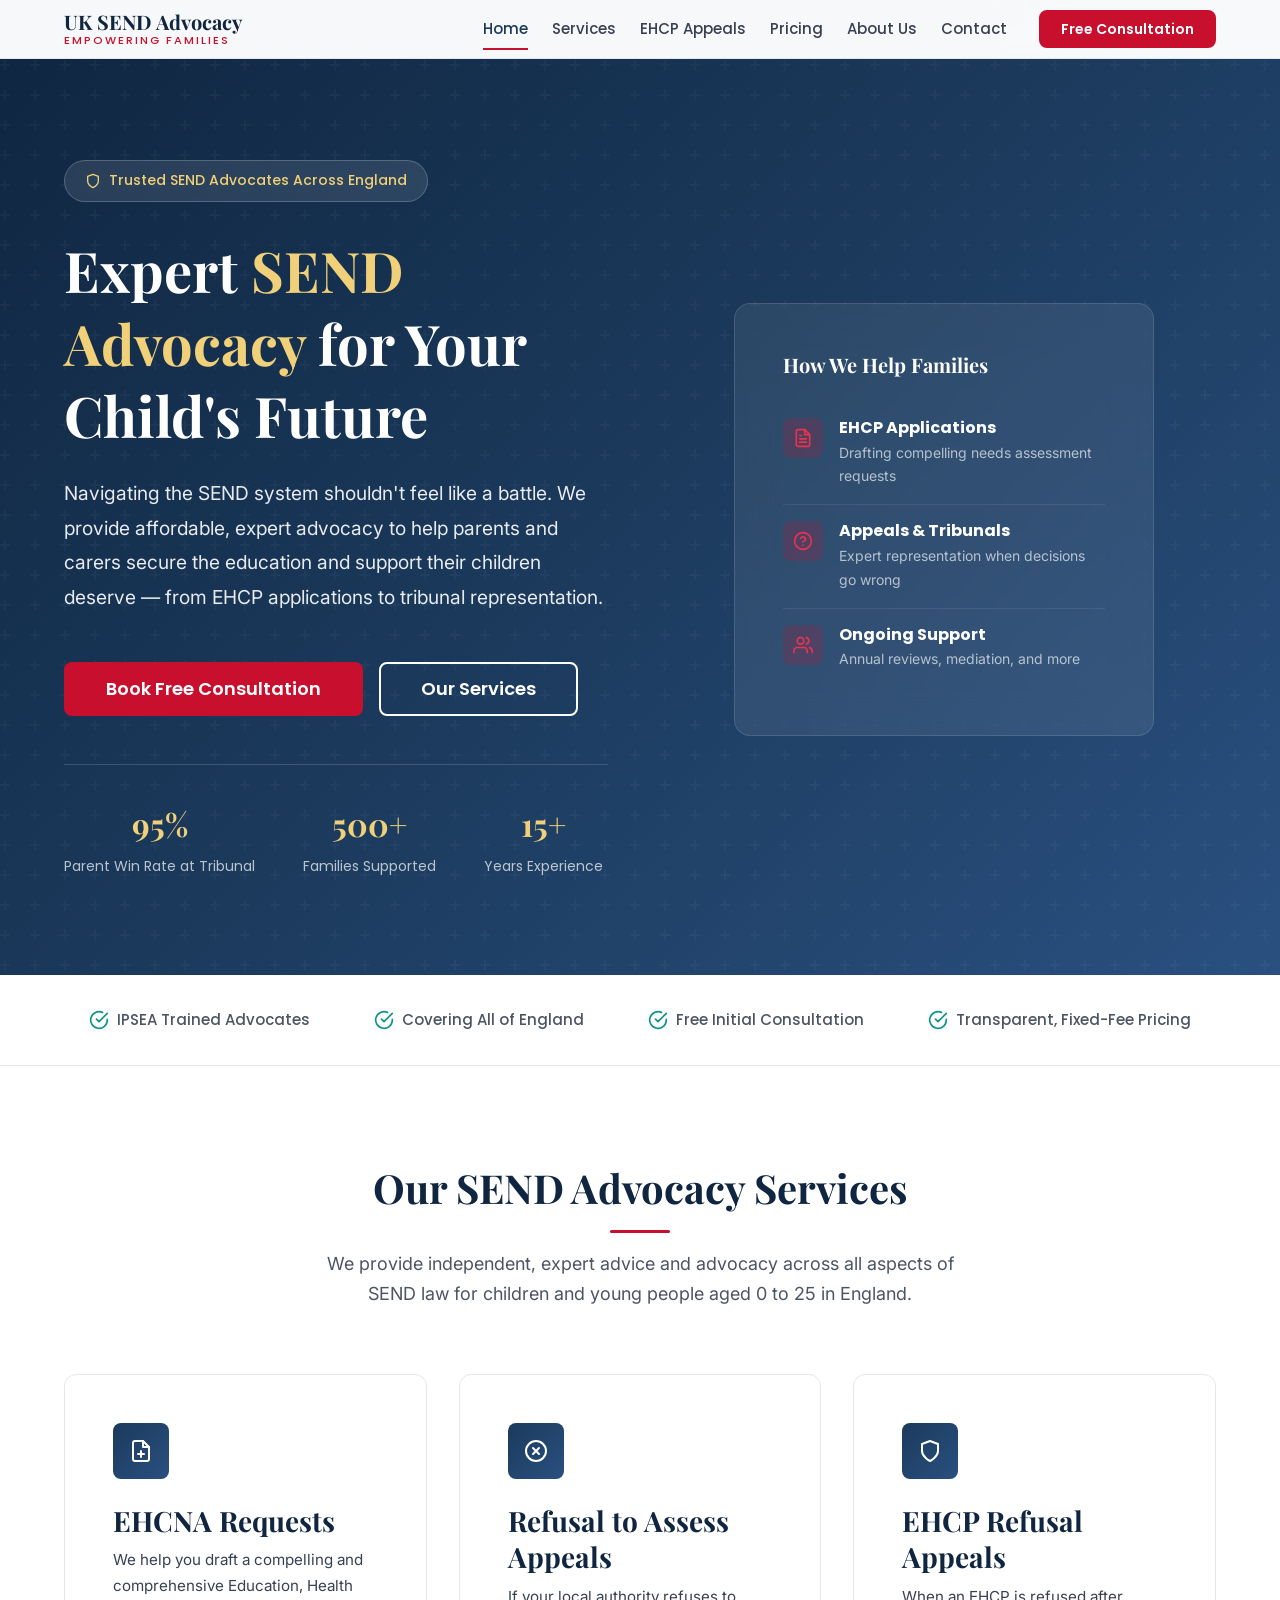
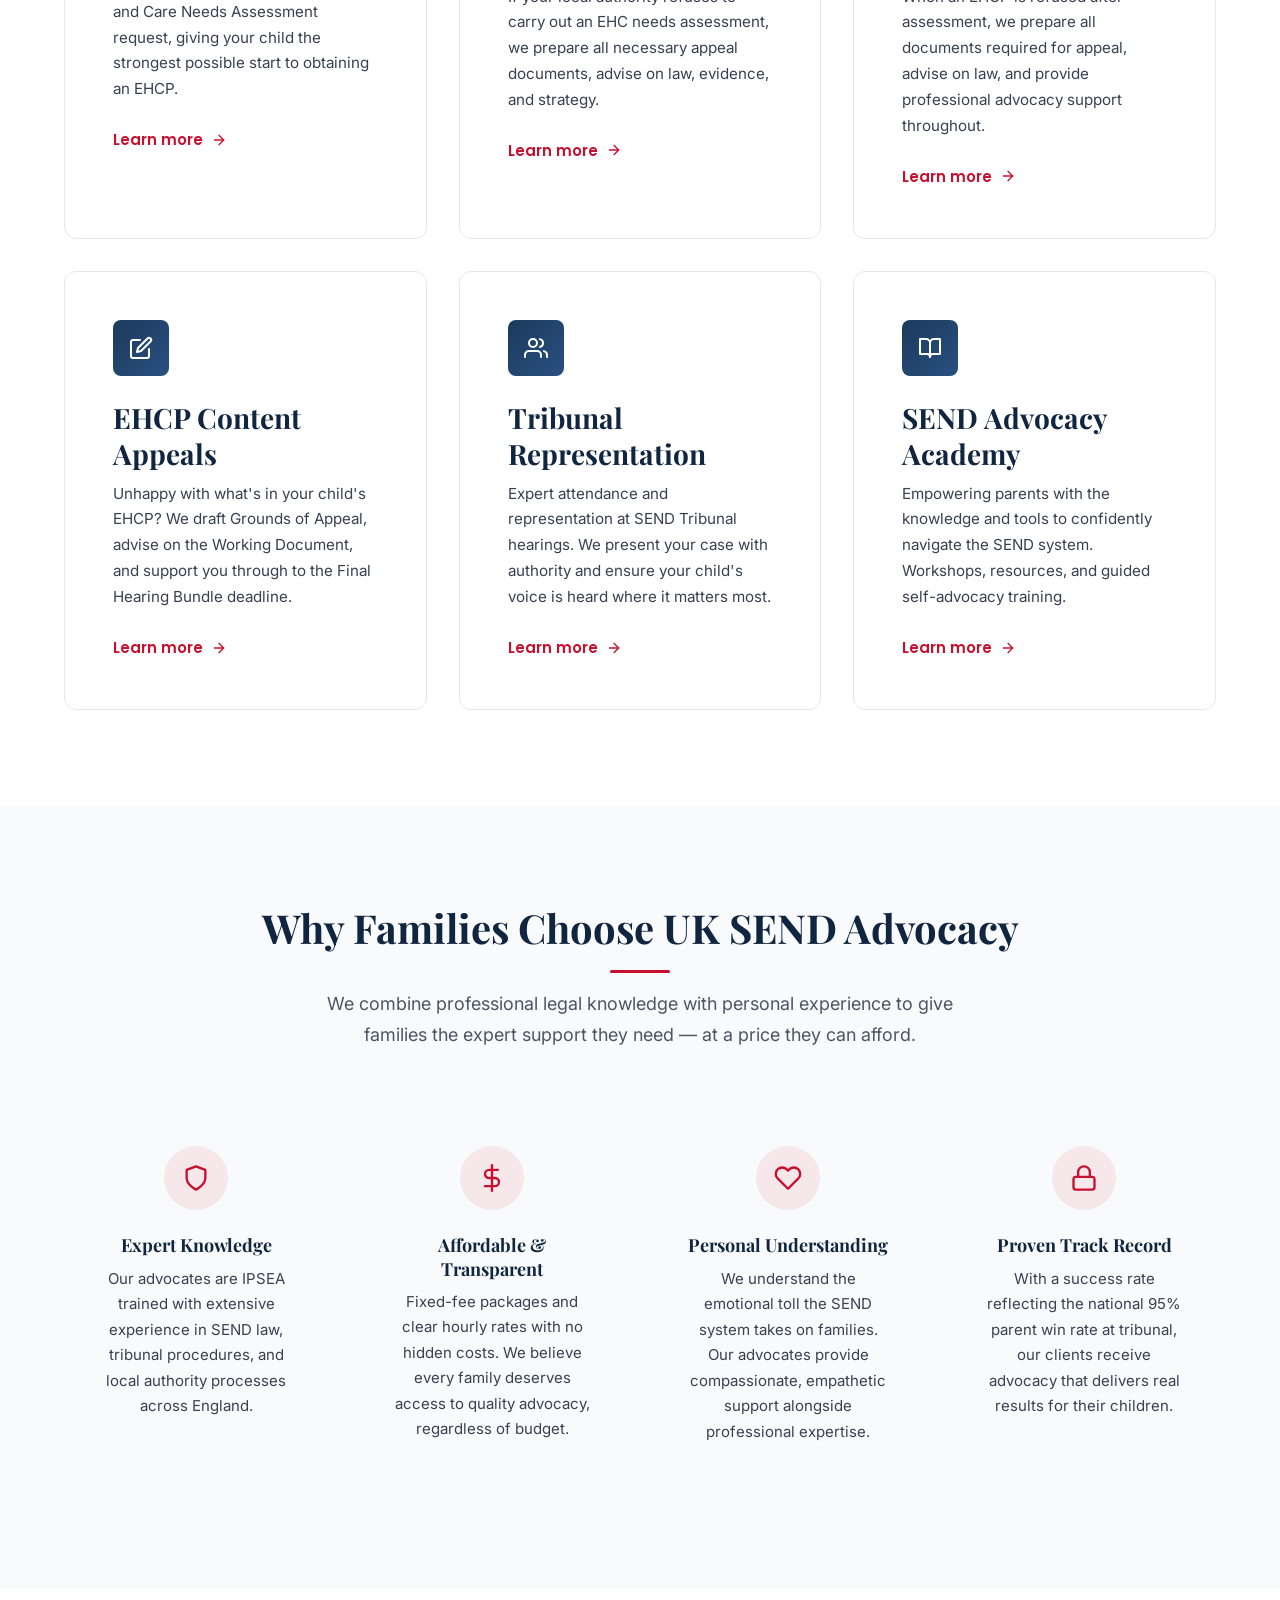
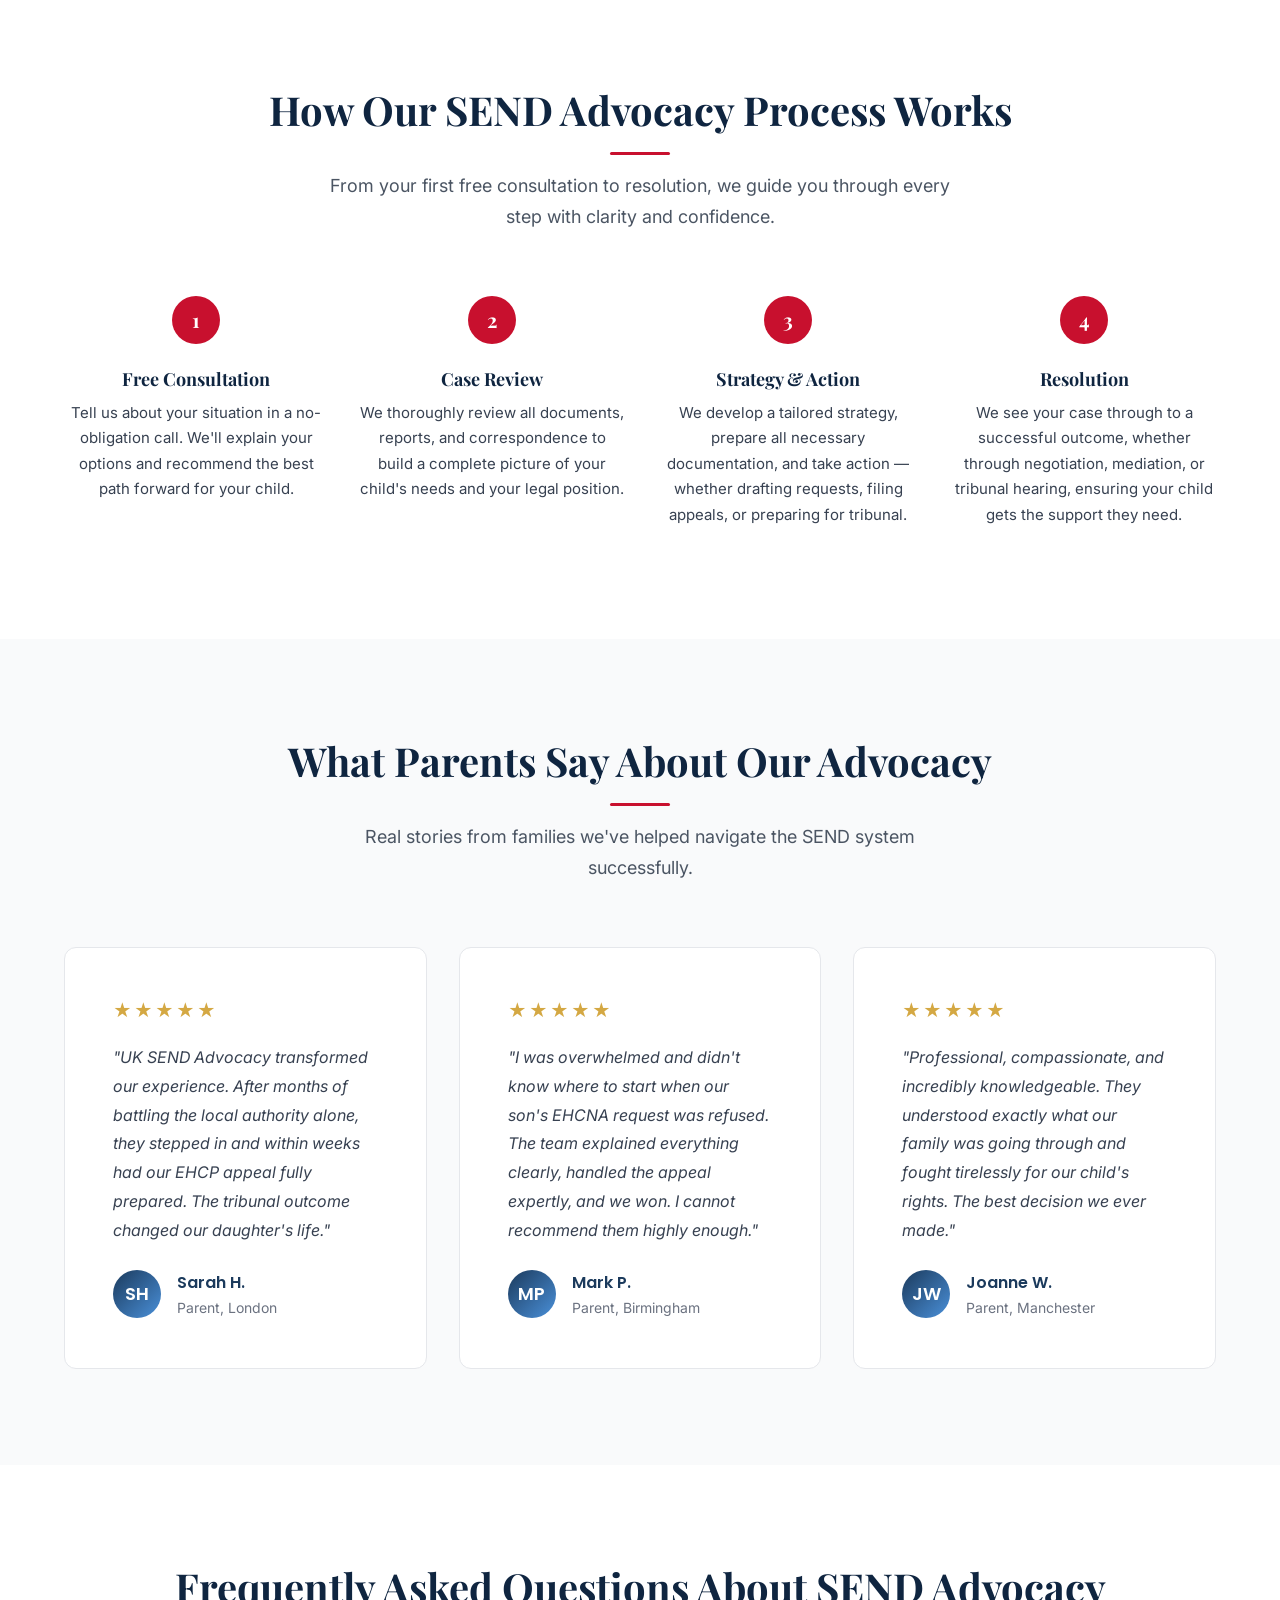
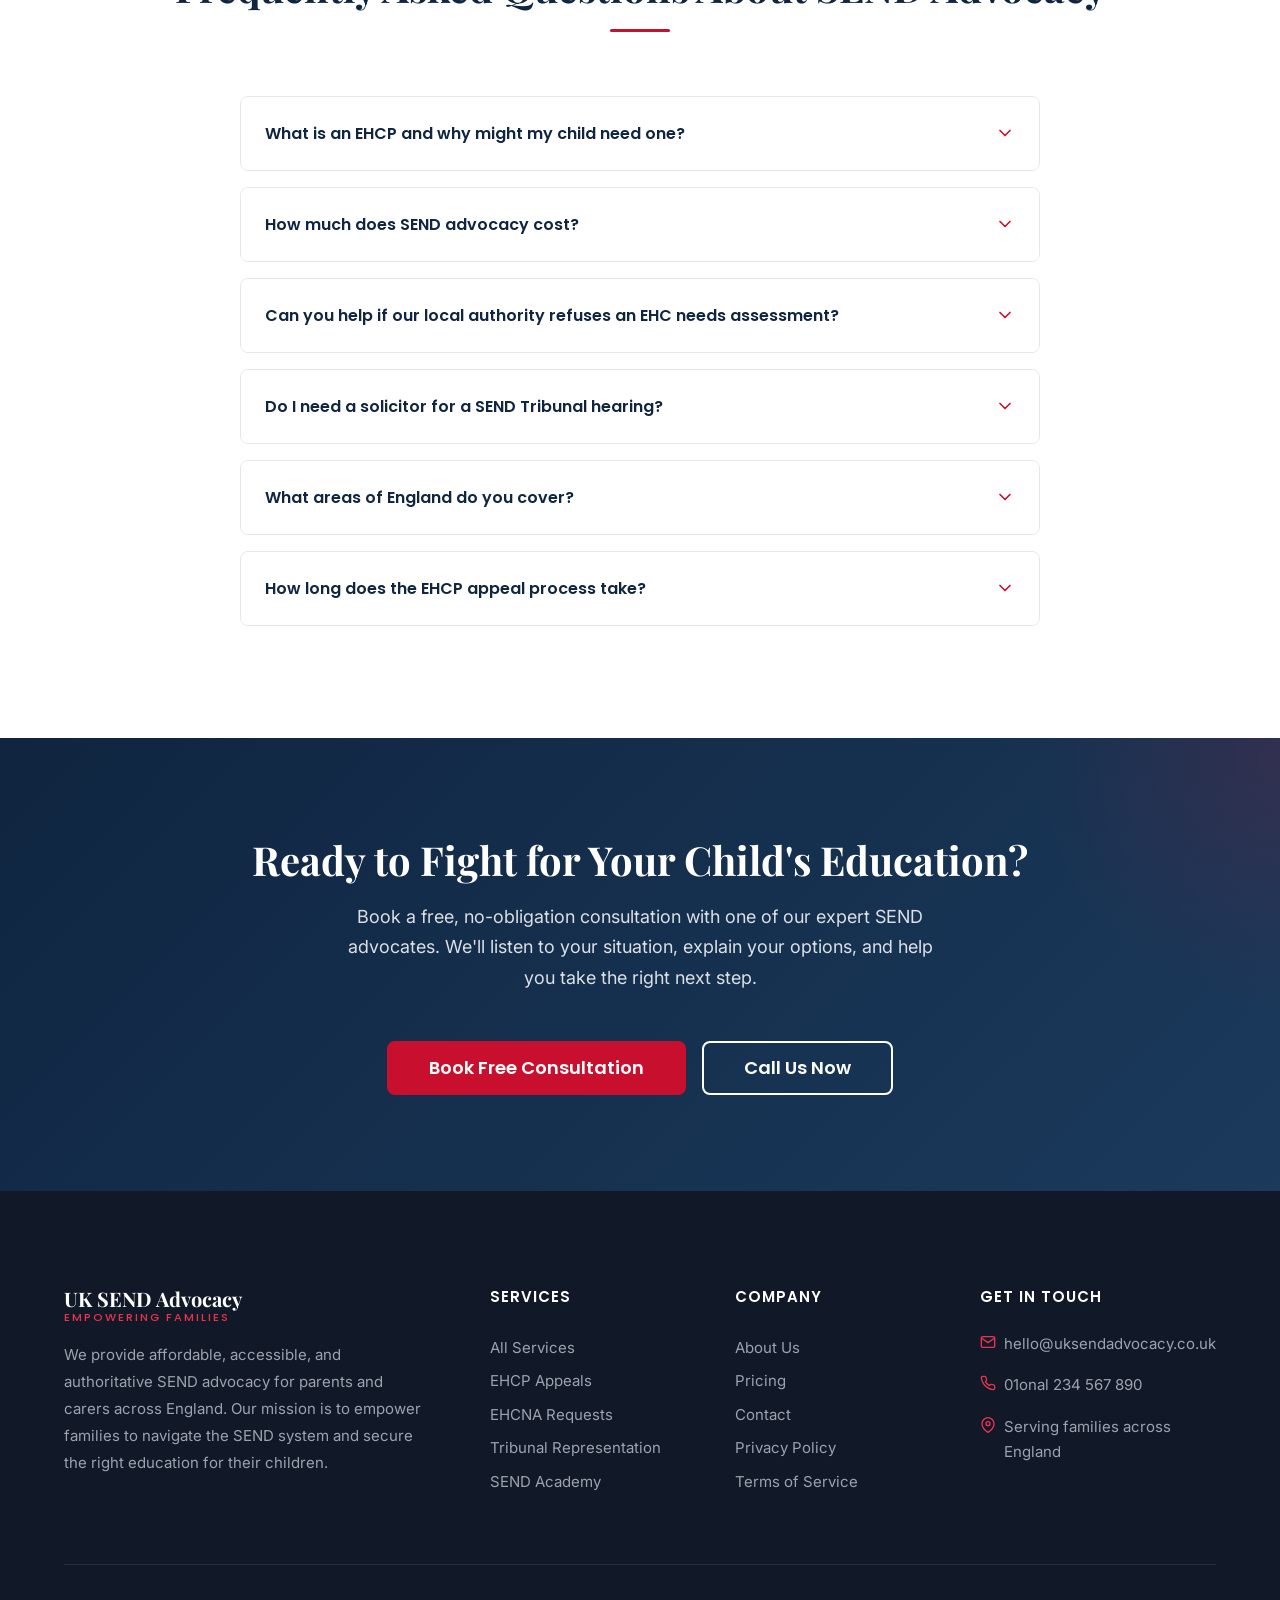
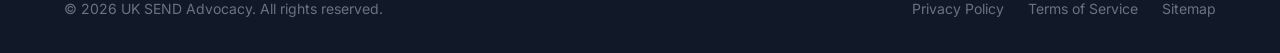
==== index.html @ 813ac844 "feat: Build complete UK SEND Advocacy website with SEO optimisation Create a full multi-page SEND ad" ====
<!DOCTYPE html>
<html lang="en-GB">
<head>
  <meta charset="UTF-8">
  <meta name="viewport" content="width=device-width, initial-scale=1.0">
  <meta http-equiv="X-UA-Compatible" content="IE=edge">

  <!-- Primary SEO Meta Tags -->
  <title>UK SEND Advocacy | Expert EHCP Appeals & SEND Tribunal Support for Parents</title>
  <meta name="description" content="UK SEND Advocacy provides expert advocacy for parents navigating the SEND system. Affordable EHCP appeals, tribunal representation, and SEN support across England. Free initial consultation.">
  <meta name="keywords" content="SEND advocacy, EHCP appeals, SEND tribunal, SEN support, education health care plan, special educational needs, SEND advocate UK, EHCP refusal appeal, SEND law, disability discrimination education">
  <meta name="robots" content="index, follow">
  <link rel="canonical" href="https://www.uksendadvocacy.co.uk/">

  <!-- Open Graph / Social -->
  <meta property="og:type" content="website">
  <meta property="og:title" content="UK SEND Advocacy | Expert EHCP Appeals & SEND Tribunal Support">
  <meta property="og:description" content="Affordable, expert SEND advocacy for parents across England. EHCP appeals, tribunal support, and SEN guidance from experienced advocates.">
  <meta property="og:url" content="https://www.uksendadvocacy.co.uk/">
  <meta property="og:site_name" content="UK SEND Advocacy">
  <meta property="og:locale" content="en_GB">

  <!-- Twitter Card -->
  <meta name="twitter:card" content="summary_large_image">
  <meta name="twitter:title" content="UK SEND Advocacy | Expert EHCP Appeals & SEND Tribunal Support">
  <meta name="twitter:description" content="Affordable, expert SEND advocacy for parents across England. Free initial consultation.">

  <!-- Fonts -->
  <link rel="preconnect" href="https://fonts.googleapis.com">
  <link rel="preconnect" href="https://fonts.gstatic.com" crossorigin>
  <link href="https://fonts.googleapis.com/css2?family=Inter:wght@400;500;600;700&family=Playfair+Display:wght@600;700;800&family=Poppins:wght@400;500;600;700&display=swap" rel="stylesheet">

  <!-- Stylesheet -->
  <link rel="stylesheet" href="css/styles.css">

  <!-- Structured Data: Organization -->
  <script type="application/ld+json">
  {
    "@context": "https://schema.org",
    "@type": "LegalService",
    "name": "UK SEND Advocacy",
    "description": "Expert SEND advocacy and EHCP appeals support for parents and carers across England",
    "url": "https://www.uksendadvocacy.co.uk",
    "areaServed": {
      "@type": "Country",
      "name": "United Kingdom"
    },
    "serviceType": ["SEND Advocacy", "EHCP Appeals", "SEND Tribunal Representation", "Education Law Advice"],
    "priceRange": "££",
    "knowsAbout": ["Special Educational Needs", "EHCP", "SEND Tribunal", "Education Law", "Disability Discrimination"],
    "sameAs": []
  }
  </script>

  <!-- Structured Data: FAQ -->
  <script type="application/ld+json">
  {
    "@context": "https://schema.org",
    "@type": "FAQPage",
    "mainEntity": [
      {
        "@type": "Question",
        "name": "What is an EHCP and why might my child need one?",
        "acceptedAnswer": {
          "@type": "Answer",
          "text": "An Education, Health and Care Plan (EHCP) is a legal document for children and young people aged 0 to 25 who need more support than is available through standard SEN provision. It sets out a child's special educational needs, the provision required, and the outcomes to be achieved. An EHCP provides legally enforceable rights to the specific support your child needs."
        }
      },
      {
        "@type": "Question",
        "name": "How much does SEND advocacy cost?",
        "acceptedAnswer": {
          "@type": "Answer",
          "text": "Our services start from £150 per hour for bespoke advocacy packages. We offer fixed-fee packages for common services like EHCNA requests, EHCP appeals, and tribunal preparation. We provide a free initial consultation to discuss your case and provide a transparent quote with no hidden fees."
        }
      },
      {
        "@type": "Question",
        "name": "Can you help if our local authority refuses an EHCP assessment?",
        "acceptedAnswer": {
          "@type": "Answer",
          "text": "Yes, we specialise in refusal to assess appeals. We can prepare all necessary documents, advise on law and evidence, and support you throughout the appeal process including liaising with the SEND Tribunal, school, and local authority."
        }
      },
      {
        "@type": "Question",
        "name": "Do I need a solicitor for a SEND Tribunal?",
        "acceptedAnswer": {
          "@type": "Answer",
          "text": "No, you do not need a solicitor. Many parents successfully navigate the SEND Tribunal with the support of an experienced advocate. Our advocates have extensive knowledge of SEND law and tribunal procedures, offering expert representation at a fraction of solicitor costs."
        }
      },
      {
        "@type": "Question",
        "name": "What areas of England do you cover?",
        "acceptedAnswer": {
          "@type": "Answer",
          "text": "We provide SEND advocacy services across the whole of England. Much of our work is conducted remotely via phone, video call, and email, making our services accessible regardless of your location. For tribunal hearings, we attend in person wherever required."
        }
      }
    ]
  }
  </script>
</head>
<body>

  <!-- Skip to Content (Accessibility) -->
  <a href="#main-content" class="skip-link">Skip to main content</a>

  <!-- ============ HEADER ============ -->
  <header class="site-header" role="banner">
    <div class="header-inner">
      <a href="index.html" class="logo" aria-label="UK SEND Advocacy - Home">
        <div class="logo-text">
          UK SEND Advocacy
          <span>Empowering Families</span>
        </div>
      </a>

      <nav class="main-nav" role="navigation" aria-label="Main navigation">
        <div class="nav-links">
          <a href="index.html" class="active">Home</a>
          <a href="pages/services.html">Services</a>
          <a href="pages/ehcp-appeals.html">EHCP Appeals</a>
          <a href="pages/pricing.html">Pricing</a>
          <a href="pages/about.html">About Us</a>
          <a href="pages/contact.html">Contact</a>
        </div>
        <div class="nav-cta">
          <a href="pages/contact.html" class="btn btn--primary btn--sm">Free Consultation</a>
        </div>
      </nav>

      <button class="menu-toggle" aria-label="Toggle navigation menu" aria-expanded="false">
        <span></span>
        <span></span>
        <span></span>
      </button>
    </div>
  </header>

  <!-- ============ HERO ============ -->
  <section class="hero" id="main-content">
    <div class="container">
      <div class="hero-content">
        <div class="hero-text">
          <div class="hero-badge">
            <svg width="16" height="16" viewBox="0 0 24 24" fill="none" stroke="currentColor" stroke-width="2" stroke-linecap="round" stroke-linejoin="round"><path d="M12 22s8-4 8-10V5l-8-3-8 3v7c0 6 8 10 8 10z"/></svg>
            Trusted SEND Advocates Across England
          </div>
          <h1>Expert <span class="highlight">SEND Advocacy</span> for Your Child's Future</h1>
          <p class="hero-description">
            Navigating the SEND system shouldn't feel like a battle. We provide affordable, expert advocacy to help parents and carers secure the education and support their children deserve — from EHCP applications to tribunal representation.
          </p>
          <div class="btn-group">
            <a href="pages/contact.html" class="btn btn--primary btn--lg">Book Free Consultation</a>
            <a href="pages/services.html" class="btn btn--outline btn--lg">Our Services</a>
          </div>
          <div class="hero-stats">
            <div class="hero-stat">
              <span class="hero-stat-number">95%</span>
              <span class="hero-stat-label">Parent Win Rate at Tribunal</span>
            </div>
            <div class="hero-stat">
              <span class="hero-stat-number">500+</span>
              <span class="hero-stat-label">Families Supported</span>
            </div>
            <div class="hero-stat">
              <span class="hero-stat-number">15+</span>
              <span class="hero-stat-label">Years Experience</span>
            </div>
          </div>
        </div>

        <div class="hero-visual">
          <div class="hero-card">
            <h3>How We Help Families</h3>
            <div class="hero-card-item">
              <div class="hero-card-icon">
                <svg width="20" height="20" viewBox="0 0 24 24" fill="none" stroke="currentColor" stroke-width="2" stroke-linecap="round" stroke-linejoin="round"><path d="M14 2H6a2 2 0 0 0-2 2v16a2 2 0 0 0 2 2h12a2 2 0 0 0 2-2V8z"/><polyline points="14 2 14 8 20 8"/><line x1="16" y1="13" x2="8" y2="13"/><line x1="16" y1="17" x2="8" y2="17"/><polyline points="10 9 9 9 8 9"/></svg>
              </div>
              <div class="hero-card-text">
                <h4>EHCP Applications</h4>
                <p>Drafting compelling needs assessment requests</p>
              </div>
            </div>
            <div class="hero-card-item">
              <div class="hero-card-icon">
                <svg width="20" height="20" viewBox="0 0 24 24" fill="none" stroke="currentColor" stroke-width="2" stroke-linecap="round" stroke-linejoin="round"><circle cx="12" cy="12" r="10"/><path d="M9.09 9a3 3 0 0 1 5.83 1c0 2-3 3-3 3"/><line x1="12" y1="17" x2="12.01" y2="17"/></svg>
              </div>
              <div class="hero-card-text">
                <h4>Appeals & Tribunals</h4>
                <p>Expert representation when decisions go wrong</p>
              </div>
            </div>
            <div class="hero-card-item">
              <div class="hero-card-icon">
                <svg width="20" height="20" viewBox="0 0 24 24" fill="none" stroke="currentColor" stroke-width="2" stroke-linecap="round" stroke-linejoin="round"><path d="M17 21v-2a4 4 0 0 0-4-4H5a4 4 0 0 0-4 4v2"/><circle cx="9" cy="7" r="4"/><path d="M23 21v-2a4 4 0 0 0-3-3.87"/><path d="M16 3.13a4 4 0 0 1 0 7.75"/></svg>
              </div>
              <div class="hero-card-text">
                <h4>Ongoing Support</h4>
                <p>Annual reviews, mediation, and more</p>
              </div>
            </div>
          </div>
        </div>
      </div>
    </div>
  </section>

  <!-- ============ TRUST BAR ============ -->
  <section class="trust-bar" aria-label="Trust indicators">
    <div class="container">
      <div class="trust-items">
        <div class="trust-item">
          <svg width="20" height="20" viewBox="0 0 24 24" fill="none" stroke="currentColor" stroke-width="2" stroke-linecap="round" stroke-linejoin="round"><path d="M22 11.08V12a10 10 0 1 1-5.93-9.14"/><polyline points="22 4 12 14.01 9 11.01"/></svg>
          IPSEA Trained Advocates
        </div>
        <div class="trust-item">
          <svg width="20" height="20" viewBox="0 0 24 24" fill="none" stroke="currentColor" stroke-width="2" stroke-linecap="round" stroke-linejoin="round"><path d="M22 11.08V12a10 10 0 1 1-5.93-9.14"/><polyline points="22 4 12 14.01 9 11.01"/></svg>
          Covering All of England
        </div>
        <div class="trust-item">
          <svg width="20" height="20" viewBox="0 0 24 24" fill="none" stroke="currentColor" stroke-width="2" stroke-linecap="round" stroke-linejoin="round"><path d="M22 11.08V12a10 10 0 1 1-5.93-9.14"/><polyline points="22 4 12 14.01 9 11.01"/></svg>
          Free Initial Consultation
        </div>
        <div class="trust-item">
          <svg width="20" height="20" viewBox="0 0 24 24" fill="none" stroke="currentColor" stroke-width="2" stroke-linecap="round" stroke-linejoin="round"><path d="M22 11.08V12a10 10 0 1 1-5.93-9.14"/><polyline points="22 4 12 14.01 9 11.01"/></svg>
          Transparent, Fixed-Fee Pricing
        </div>
      </div>
    </div>
  </section>

  <!-- ============ SERVICES ============ -->
  <section class="section" id="services">
    <div class="container">
      <div class="section-header animate-in">
        <h2>Our SEND Advocacy Services</h2>
        <span class="accent-line"></span>
        <p>We provide independent, expert advice and advocacy across all aspects of SEND law for children and young people aged 0 to 25 in England.</p>
      </div>

      <div class="services-grid">
        <article class="service-card animate-in">
          <div class="service-icon">
            <svg width="24" height="24" viewBox="0 0 24 24" fill="none" stroke="currentColor" stroke-width="2" stroke-linecap="round" stroke-linejoin="round"><path d="M14 2H6a2 2 0 0 0-2 2v16a2 2 0 0 0 2 2h12a2 2 0 0 0 2-2V8z"/><polyline points="14 2 14 8 20 8"/><line x1="12" y1="18" x2="12" y2="12"/><line x1="9" y1="15" x2="15" y2="15"/></svg>
          </div>
          <h3>EHCNA Requests</h3>
          <p>We help you draft a compelling and comprehensive Education, Health and Care Needs Assessment request, giving your child the strongest possible start to obtaining an EHCP.</p>
          <a href="pages/services.html#ehcna-requests" class="service-link">
            Learn more
            <svg width="16" height="16" viewBox="0 0 24 24" fill="none" stroke="currentColor" stroke-width="2" stroke-linecap="round" stroke-linejoin="round"><line x1="5" y1="12" x2="19" y2="12"/><polyline points="12 5 19 12 12 19"/></svg>
          </a>
        </article>

        <article class="service-card animate-in">
          <div class="service-icon">
            <svg width="24" height="24" viewBox="0 0 24 24" fill="none" stroke="currentColor" stroke-width="2" stroke-linecap="round" stroke-linejoin="round"><circle cx="12" cy="12" r="10"/><line x1="15" y1="9" x2="9" y2="15"/><line x1="9" y1="9" x2="15" y2="15"/></svg>
          </div>
          <h3>Refusal to Assess Appeals</h3>
          <p>If your local authority refuses to carry out an EHC needs assessment, we prepare all necessary appeal documents, advise on law, evidence, and strategy.</p>
          <a href="pages/ehcp-appeals.html" class="service-link">
            Learn more
            <svg width="16" height="16" viewBox="0 0 24 24" fill="none" stroke="currentColor" stroke-width="2" stroke-linecap="round" stroke-linejoin="round"><line x1="5" y1="12" x2="19" y2="12"/><polyline points="12 5 19 12 12 19"/></svg>
          </a>
        </article>

        <article class="service-card animate-in">
          <div class="service-icon">
            <svg width="24" height="24" viewBox="0 0 24 24" fill="none" stroke="currentColor" stroke-width="2" stroke-linecap="round" stroke-linejoin="round"><path d="M12 22s8-4 8-10V5l-8-3-8 3v7c0 6 8 10 8 10z"/></svg>
          </div>
          <h3>EHCP Refusal Appeals</h3>
          <p>When an EHCP is refused after assessment, we prepare all documents required for appeal, advise on law, and provide professional advocacy support throughout.</p>
          <a href="pages/ehcp-appeals.html#ehcp-refusal" class="service-link">
            Learn more
            <svg width="16" height="16" viewBox="0 0 24 24" fill="none" stroke="currentColor" stroke-width="2" stroke-linecap="round" stroke-linejoin="round"><line x1="5" y1="12" x2="19" y2="12"/><polyline points="12 5 19 12 12 19"/></svg>
          </a>
        </article>

        <article class="service-card animate-in">
          <div class="service-icon">
            <svg width="24" height="24" viewBox="0 0 24 24" fill="none" stroke="currentColor" stroke-width="2" stroke-linecap="round" stroke-linejoin="round"><path d="M11 4H4a2 2 0 0 0-2 2v14a2 2 0 0 0 2 2h14a2 2 0 0 0 2-2v-7"/><path d="M18.5 2.5a2.121 2.121 0 0 1 3 3L12 15l-4 1 1-4 9.5-9.5z"/></svg>
          </div>
          <h3>EHCP Content Appeals</h3>
          <p>Unhappy with what's in your child's EHCP? We draft Grounds of Appeal, advise on the Working Document, and support you through to the Final Hearing Bundle deadline.</p>
          <a href="pages/ehcp-appeals.html#content-appeals" class="service-link">
            Learn more
            <svg width="16" height="16" viewBox="0 0 24 24" fill="none" stroke="currentColor" stroke-width="2" stroke-linecap="round" stroke-linejoin="round"><line x1="5" y1="12" x2="19" y2="12"/><polyline points="12 5 19 12 12 19"/></svg>
          </a>
        </article>

        <article class="service-card animate-in">
          <div class="service-icon">
            <svg width="24" height="24" viewBox="0 0 24 24" fill="none" stroke="currentColor" stroke-width="2" stroke-linecap="round" stroke-linejoin="round"><path d="M17 21v-2a4 4 0 0 0-4-4H5a4 4 0 0 0-4 4v2"/><circle cx="9" cy="7" r="4"/><path d="M23 21v-2a4 4 0 0 0-3-3.87"/><path d="M16 3.13a4 4 0 0 1 0 7.75"/></svg>
          </div>
          <h3>Tribunal Representation</h3>
          <p>Expert attendance and representation at SEND Tribunal hearings. We present your case with authority and ensure your child's voice is heard where it matters most.</p>
          <a href="pages/services.html#tribunal" class="service-link">
            Learn more
            <svg width="16" height="16" viewBox="0 0 24 24" fill="none" stroke="currentColor" stroke-width="2" stroke-linecap="round" stroke-linejoin="round"><line x1="5" y1="12" x2="19" y2="12"/><polyline points="12 5 19 12 12 19"/></svg>
          </a>
        </article>

        <article class="service-card animate-in">
          <div class="service-icon">
            <svg width="24" height="24" viewBox="0 0 24 24" fill="none" stroke="currentColor" stroke-width="2" stroke-linecap="round" stroke-linejoin="round"><path d="M2 3h6a4 4 0 0 1 4 4v14a3 3 0 0 0-3-3H2z"/><path d="M22 3h-6a4 4 0 0 0-4 4v14a3 3 0 0 1 3-3h7z"/></svg>
          </div>
          <h3>SEND Advocacy Academy</h3>
          <p>Empowering parents with the knowledge and tools to confidently navigate the SEND system. Workshops, resources, and guided self-advocacy training.</p>
          <a href="pages/services.html#academy" class="service-link">
            Learn more
            <svg width="16" height="16" viewBox="0 0 24 24" fill="none" stroke="currentColor" stroke-width="2" stroke-linecap="round" stroke-linejoin="round"><line x1="5" y1="12" x2="19" y2="12"/><polyline points="12 5 19 12 12 19"/></svg>
          </a>
        </article>
      </div>
    </div>
  </section>

  <!-- ============ WHY CHOOSE US ============ -->
  <section class="section section--gray" id="why-us">
    <div class="container">
      <div class="section-header animate-in">
        <h2>Why Families Choose UK SEND Advocacy</h2>
        <span class="accent-line"></span>
        <p>We combine professional legal knowledge with personal experience to give families the expert support they need — at a price they can afford.</p>
      </div>

      <div class="features-grid">
        <div class="feature-item animate-in">
          <div class="feature-icon">
            <svg width="28" height="28" viewBox="0 0 24 24" fill="none" stroke="currentColor" stroke-width="2" stroke-linecap="round" stroke-linejoin="round"><path d="M12 22s8-4 8-10V5l-8-3-8 3v7c0 6 8 10 8 10z"/></svg>
          </div>
          <h3>Expert Knowledge</h3>
          <p>Our advocates are IPSEA trained with extensive experience in SEND law, tribunal procedures, and local authority processes across England.</p>
        </div>

        <div class="feature-item animate-in">
          <div class="feature-icon">
            <svg width="28" height="28" viewBox="0 0 24 24" fill="none" stroke="currentColor" stroke-width="2" stroke-linecap="round" stroke-linejoin="round"><line x1="12" y1="1" x2="12" y2="23"/><path d="M17 5H9.5a3.5 3.5 0 0 0 0 7h5a3.5 3.5 0 0 1 0 7H6"/></svg>
          </div>
          <h3>Affordable & Transparent</h3>
          <p>Fixed-fee packages and clear hourly rates with no hidden costs. We believe every family deserves access to quality advocacy, regardless of budget.</p>
        </div>

        <div class="feature-item animate-in">
          <div class="feature-icon">
            <svg width="28" height="28" viewBox="0 0 24 24" fill="none" stroke="currentColor" stroke-width="2" stroke-linecap="round" stroke-linejoin="round"><path d="M20.84 4.61a5.5 5.5 0 0 0-7.78 0L12 5.67l-1.06-1.06a5.5 5.5 0 0 0-7.78 7.78l1.06 1.06L12 21.23l7.78-7.78 1.06-1.06a5.5 5.5 0 0 0 0-7.78z"/></svg>
          </div>
          <h3>Personal Understanding</h3>
          <p>We understand the emotional toll the SEND system takes on families. Our advocates provide compassionate, empathetic support alongside professional expertise.</p>
        </div>

        <div class="feature-item animate-in">
          <div class="feature-icon">
            <svg width="28" height="28" viewBox="0 0 24 24" fill="none" stroke="currentColor" stroke-width="2" stroke-linecap="round" stroke-linejoin="round"><rect x="3" y="11" width="18" height="11" rx="2" ry="2"/><path d="M7 11V7a5 5 0 0 1 10 0v4"/></svg>
          </div>
          <h3>Proven Track Record</h3>
          <p>With a success rate reflecting the national 95% parent win rate at tribunal, our clients receive advocacy that delivers real results for their children.</p>
        </div>
      </div>
    </div>
  </section>

  <!-- ============ HOW IT WORKS ============ -->
  <section class="section" id="process">
    <div class="container">
      <div class="section-header animate-in">
        <h2>How Our SEND Advocacy Process Works</h2>
        <span class="accent-line"></span>
        <p>From your first free consultation to resolution, we guide you through every step with clarity and confidence.</p>
      </div>

      <div class="process-steps">
        <div class="process-step animate-in">
          <h3>Free Consultation</h3>
          <p>Tell us about your situation in a no-obligation call. We'll explain your options and recommend the best path forward for your child.</p>
        </div>
        <div class="process-step animate-in">
          <h3>Case Review</h3>
          <p>We thoroughly review all documents, reports, and correspondence to build a complete picture of your child's needs and your legal position.</p>
        </div>
        <div class="process-step animate-in">
          <h3>Strategy & Action</h3>
          <p>We develop a tailored strategy, prepare all necessary documentation, and take action — whether drafting requests, filing appeals, or preparing for tribunal.</p>
        </div>
        <div class="process-step animate-in">
          <h3>Resolution</h3>
          <p>We see your case through to a successful outcome, whether through negotiation, mediation, or tribunal hearing, ensuring your child gets the support they need.</p>
        </div>
      </div>
    </div>
  </section>

  <!-- ============ TESTIMONIALS ============ -->
  <section class="section section--gray" id="testimonials">
    <div class="container">
      <div class="section-header animate-in">
        <h2>What Parents Say About Our Advocacy</h2>
        <span class="accent-line"></span>
        <p>Real stories from families we've helped navigate the SEND system successfully.</p>
      </div>

      <div class="testimonials-grid">
        <div class="testimonial-card animate-in">
          <div class="testimonial-stars">&#9733;&#9733;&#9733;&#9733;&#9733;</div>
          <blockquote>
            "UK SEND Advocacy transformed our experience. After months of battling the local authority alone, they stepped in and within weeks had our EHCP appeal fully prepared. The tribunal outcome changed our daughter's life."
          </blockquote>
          <div class="testimonial-author">
            <div class="testimonial-avatar">SH</div>
            <div>
              <div class="testimonial-name">Sarah H.</div>
              <div class="testimonial-role">Parent, London</div>
            </div>
          </div>
        </div>

        <div class="testimonial-card animate-in">
          <div class="testimonial-stars">&#9733;&#9733;&#9733;&#9733;&#9733;</div>
          <blockquote>
            "I was overwhelmed and didn't know where to start when our son's EHCNA request was refused. The team explained everything clearly, handled the appeal expertly, and we won. I cannot recommend them highly enough."
          </blockquote>
          <div class="testimonial-author">
            <div class="testimonial-avatar">MP</div>
            <div>
              <div class="testimonial-name">Mark P.</div>
              <div class="testimonial-role">Parent, Birmingham</div>
            </div>
          </div>
        </div>

        <div class="testimonial-card animate-in">
          <div class="testimonial-stars">&#9733;&#9733;&#9733;&#9733;&#9733;</div>
          <blockquote>
            "Professional, compassionate, and incredibly knowledgeable. They understood exactly what our family was going through and fought tirelessly for our child's rights. The best decision we ever made."
          </blockquote>
          <div class="testimonial-author">
            <div class="testimonial-avatar">JW</div>
            <div>
              <div class="testimonial-name">Joanne W.</div>
              <div class="testimonial-role">Parent, Manchester</div>
            </div>
          </div>
        </div>
      </div>
    </div>
  </section>

  <!-- ============ FAQ ============ -->
  <section class="section" id="faq">
    <div class="container">
      <div class="section-header animate-in">
        <h2>Frequently Asked Questions About SEND Advocacy</h2>
        <span class="accent-line"></span>
      </div>

      <div class="faq-list">
        <div class="faq-item animate-in">
          <button class="faq-question" aria-expanded="false">
            What is an EHCP and why might my child need one?
            <svg width="20" height="20" viewBox="0 0 24 24" fill="none" stroke="currentColor" stroke-width="2" stroke-linecap="round" stroke-linejoin="round"><polyline points="6 9 12 15 18 9"/></svg>
          </button>
          <div class="faq-answer">
            <div class="faq-answer-inner">
              <p>An Education, Health and Care Plan (EHCP) is a legal document for children and young people aged 0 to 25 who need more support than is available through standard SEN provision in schools. It sets out your child's special educational needs, the provision required to meet those needs, and the outcomes to be achieved. Crucially, an EHCP provides legally enforceable rights to the specific support your child needs — meaning the local authority must ensure that provision is delivered.</p>
            </div>
          </div>
        </div>

        <div class="faq-item animate-in">
          <button class="faq-question" aria-expanded="false">
            How much does SEND advocacy cost?
            <svg width="20" height="20" viewBox="0 0 24 24" fill="none" stroke="currentColor" stroke-width="2" stroke-linecap="round" stroke-linejoin="round"><polyline points="6 9 12 15 18 9"/></svg>
          </button>
          <div class="faq-answer">
            <div class="faq-answer-inner">
              <p>Our bespoke advocacy packages are charged at an hourly rate of <strong>&pound;150</strong>. We also offer fixed-fee packages for common services such as EHCNA requests, EHCP appeals, and tribunal preparation. Tribunal hearing attendance is charged at <strong>&pound;1,800 per day</strong> pro rata. We always provide a transparent quote upfront, and your <strong>initial consultation is completely free</strong> — so you can understand your options with no obligation.</p>
            </div>
          </div>
        </div>

        <div class="faq-item animate-in">
          <button class="faq-question" aria-expanded="false">
            Can you help if our local authority refuses an EHC needs assessment?
            <svg width="20" height="20" viewBox="0 0 24 24" fill="none" stroke="currentColor" stroke-width="2" stroke-linecap="round" stroke-linejoin="round"><polyline points="6 9 12 15 18 9"/></svg>
          </button>
          <div class="faq-answer">
            <div class="faq-answer-inner">
              <p>Absolutely. Refusal to assess appeals are one of our core specialisms. If your local authority refuses to carry out an EHC needs assessment, we can prepare all necessary documents to submit the appeal, including reviewing and advising on law, evidence, and tactics. We provide continued advice and support throughout the appeal process, including liaising with the SEND Tribunal, your child's school, and the local authority on your behalf.</p>
            </div>
          </div>
        </div>

        <div class="faq-item animate-in">
          <button class="faq-question" aria-expanded="false">
            Do I need a solicitor for a SEND Tribunal hearing?
            <svg width="20" height="20" viewBox="0 0 24 24" fill="none" stroke="currentColor" stroke-width="2" stroke-linecap="round" stroke-linejoin="round"><polyline points="6 9 12 15 18 9"/></svg>
          </button>
          <div class="faq-answer">
            <div class="faq-answer-inner">
              <p>No, you do not need a solicitor. The SEND Tribunal is designed to be accessible to parents, and many families successfully navigate the process with the support of an experienced advocate. Our advocates have extensive knowledge of SEND law and tribunal procedures, offering expert preparation and representation at a fraction of the cost of a solicitor. In fact, 95% of parents who appeal to the SEND Tribunal win their case.</p>
            </div>
          </div>
        </div>

        <div class="faq-item animate-in">
          <button class="faq-question" aria-expanded="false">
            What areas of England do you cover?
            <svg width="20" height="20" viewBox="0 0 24 24" fill="none" stroke="currentColor" stroke-width="2" stroke-linecap="round" stroke-linejoin="round"><polyline points="6 9 12 15 18 9"/></svg>
          </button>
          <div class="faq-answer">
            <div class="faq-answer-inner">
              <p>We provide SEND advocacy services across the <strong>whole of England</strong>. Much of our work is conducted remotely via telephone, video call, and email, making our expert services accessible regardless of your location. For tribunal hearings and important meetings, we attend in person wherever required across the country.</p>
            </div>
          </div>
        </div>

        <div class="faq-item animate-in">
          <button class="faq-question" aria-expanded="false">
            How long does the EHCP appeal process take?
            <svg width="20" height="20" viewBox="0 0 24 24" fill="none" stroke="currentColor" stroke-width="2" stroke-linecap="round" stroke-linejoin="round"><polyline points="6 9 12 15 18 9"/></svg>
          </button>
          <div class="faq-answer">
            <div class="faq-answer-inner">
              <p>The timeline from lodging an appeal to a tribunal hearing is typically around 20 weeks, though this can vary. Many cases settle before reaching a full hearing through negotiation or mediation. We work efficiently to prepare your case as quickly as possible while ensuring nothing is overlooked, and we keep you informed at every stage of the process.</p>
            </div>
          </div>
        </div>
      </div>
    </div>
  </section>

  <!-- ============ CTA ============ -->
  <section class="cta-section">
    <div class="container">
      <h2>Ready to Fight for Your Child's Education?</h2>
      <p>Book a free, no-obligation consultation with one of our expert SEND advocates. We'll listen to your situation, explain your options, and help you take the right next step.</p>
      <div class="btn-group" style="justify-content: center;">
        <a href="pages/contact.html" class="btn btn--primary btn--lg">Book Free Consultation</a>
        <a href="tel:+441234567890" class="btn btn--outline btn--lg">Call Us Now</a>
      </div>
    </div>
  </section>

  <!-- ============ FOOTER ============ -->
  <footer class="site-footer" role="contentinfo">
    <div class="container">
      <div class="footer-grid">
        <div class="footer-brand">
          <div class="logo-text">
            UK SEND Advocacy
            <span>Empowering Families</span>
          </div>
          <p>We provide affordable, accessible, and authoritative SEND advocacy for parents and carers across England. Our mission is to empower families to navigate the SEND system and secure the right education for their children.</p>
        </div>

        <div class="footer-col">
          <h4>Services</h4>
          <a href="pages/services.html">All Services</a>
          <a href="pages/ehcp-appeals.html">EHCP Appeals</a>
          <a href="pages/services.html#ehcna-requests">EHCNA Requests</a>
          <a href="pages/services.html#tribunal">Tribunal Representation</a>
          <a href="pages/services.html#academy">SEND Academy</a>
        </div>

        <div class="footer-col">
          <h4>Company</h4>
          <a href="pages/about.html">About Us</a>
          <a href="pages/pricing.html">Pricing</a>
          <a href="pages/contact.html">Contact</a>
          <a href="pages/privacy.html">Privacy Policy</a>
          <a href="pages/terms.html">Terms of Service</a>
        </div>

        <div class="footer-col">
          <h4>Get in Touch</h4>
          <div class="footer-contact-item">
            <svg width="16" height="16" viewBox="0 0 24 24" fill="none" stroke="currentColor" stroke-width="2" stroke-linecap="round" stroke-linejoin="round"><path d="M4 4h16c1.1 0 2 .9 2 2v12c0 1.1-.9 2-2 2H4c-1.1 0-2-.9-2-2V6c0-1.1.9-2 2-2z"/><polyline points="22,6 12,13 2,6"/></svg>
            <span>hello@uksendadvocacy.co.uk</span>
          </div>
          <div class="footer-contact-item">
            <svg width="16" height="16" viewBox="0 0 24 24" fill="none" stroke="currentColor" stroke-width="2" stroke-linecap="round" stroke-linejoin="round"><path d="M22 16.92v3a2 2 0 0 1-2.18 2 19.79 19.79 0 0 1-8.63-3.07 19.5 19.5 0 0 1-6-6 19.79 19.79 0 0 1-3.07-8.67A2 2 0 0 1 4.11 2h3a2 2 0 0 1 2 1.72 12.84 12.84 0 0 0 .7 2.81 2 2 0 0 1-.45 2.11L8.09 9.91a16 16 0 0 0 6 6l1.27-1.27a2 2 0 0 1 2.11-.45 12.84 12.84 0 0 0 2.81.7A2 2 0 0 1 22 16.92z"/></svg>
            <span>01onal 234 567 890</span>
          </div>
          <div class="footer-contact-item">
            <svg width="16" height="16" viewBox="0 0 24 24" fill="none" stroke="currentColor" stroke-width="2" stroke-linecap="round" stroke-linejoin="round"><path d="M21 10c0 7-9 13-9 13s-9-6-9-13a9 9 0 0 1 18 0z"/><circle cx="12" cy="10" r="3"/></svg>
            <span>Serving families across England</span>
          </div>
        </div>
      </div>

      <div class="footer-bottom">
        <p>&copy; 2026 UK SEND Advocacy. All rights reserved.</p>
        <div class="footer-legal">
          <a href="pages/privacy.html">Privacy Policy</a>
          <a href="pages/terms.html">Terms of Service</a>
          <a href="pages/sitemap.html">Sitemap</a>
        </div>
      </div>
    </div>
  </footer>

  <script src="js/main.js"></script>
</body>
</html>
---- css/styles.css ----
/* ============================================
   UK SEND Advocacy - Main Stylesheet
   Theme: UK flag inspired (Navy, Red, White)
   Accessible, Mobile-First, SEO-Optimized
   ============================================ */

/* CSS Custom Properties */
:root {
  /* Primary Colors - UK Flag Inspired */
  --navy: #1B3A5C;
  --navy-dark: #0F2540;
  --navy-light: #2A5080;
  --red: #C8102E;
  --red-dark: #A00D24;
  --red-light: #E8344F;
  --white: #FFFFFF;
  --off-white: #F8F9FA;

  /* Neutral Colors */
  --gray-50: #F9FAFB;
  --gray-100: #F3F4F6;
  --gray-200: #E5E7EB;
  --gray-300: #D1D5DB;
  --gray-400: #9CA3AF;
  --gray-500: #6B7280;
  --gray-600: #4B5563;
  --gray-700: #374151;
  --gray-800: #1F2937;
  --gray-900: #111827;

  /* Accent Colors */
  --gold: #D4A843;
  --gold-light: #F0D078;
  --teal: #0D9488;
  --sky: #4A90D9;

  /* Typography */
  --font-heading: 'Playfair Display', Georgia, 'Times New Roman', serif;
  --font-body: 'Inter', -apple-system, BlinkMacSystemFont, 'Segoe UI', Roboto, sans-serif;
  --font-accent: 'Poppins', 'Helvetica Neue', Arial, sans-serif;

  /* Spacing */
  --space-xs: 0.25rem;
  --space-sm: 0.5rem;
  --space-md: 1rem;
  --space-lg: 1.5rem;
  --space-xl: 2rem;
  --space-2xl: 3rem;
  --space-3xl: 4rem;
  --space-4xl: 6rem;

  /* Border Radius */
  --radius-sm: 4px;
  --radius-md: 8px;
  --radius-lg: 12px;
  --radius-xl: 16px;
  --radius-full: 9999px;

  /* Shadows */
  --shadow-sm: 0 1px 2px rgba(0, 0, 0, 0.05);
  --shadow-md: 0 4px 6px rgba(0, 0, 0, 0.07);
  --shadow-lg: 0 10px 15px rgba(0, 0, 0, 0.1);
  --shadow-xl: 0 20px 25px rgba(0, 0, 0, 0.1);

  /* Transitions */
  --transition-fast: 150ms ease;
  --transition-normal: 250ms ease;
  --transition-slow: 350ms ease;

  /* Container */
  --container-max: 1200px;
  --container-narrow: 800px;
}

/* Reset & Base */
*,
*::before,
*::after {
  box-sizing: border-box;
  margin: 0;
  padding: 0;
}

html {
  scroll-behavior: smooth;
  font-size: 16px;
  -webkit-text-size-adjust: 100%;
}

body {
  font-family: var(--font-body);
  color: var(--gray-800);
  line-height: 1.7;
  background-color: var(--white);
  -webkit-font-smoothing: antialiased;
  -moz-osx-font-smoothing: grayscale;
}

img {
  max-width: 100%;
  height: auto;
  display: block;
}

a {
  color: var(--navy);
  text-decoration: none;
  transition: color var(--transition-fast);
}

a:hover {
  color: var(--red);
}

ul, ol {
  list-style: none;
}

/* Typography */
h1, h2, h3, h4, h5, h6 {
  font-family: var(--font-heading);
  color: var(--navy-dark);
  line-height: 1.3;
  font-weight: 700;
}

h1 { font-size: clamp(2rem, 5vw, 3.25rem); }
h2 { font-size: clamp(1.625rem, 4vw, 2.5rem); }
h3 { font-size: clamp(1.25rem, 3vw, 1.75rem); }
h4 { font-size: clamp(1.125rem, 2.5vw, 1.375rem); }

p {
  margin-bottom: var(--space-md);
  color: var(--gray-700);
}

/* Utility Classes */
.container {
  max-width: var(--container-max);
  margin: 0 auto;
  padding: 0 var(--space-lg);
}

.container--narrow {
  max-width: var(--container-narrow);
}

.section {
  padding: var(--space-4xl) 0;
}

.section--gray {
  background-color: var(--gray-50);
}

.section--navy {
  background-color: var(--navy);
  color: var(--white);
}

.section--navy h2,
.section--navy h3,
.section--navy h4 {
  color: var(--white);
}

.section--navy p {
  color: rgba(255, 255, 255, 0.9);
}

.section-header {
  text-align: center;
  margin-bottom: var(--space-3xl);
}

.section-header h2 {
  margin-bottom: var(--space-md);
}

.section-header p {
  font-size: 1.125rem;
  max-width: 650px;
  margin: 0 auto;
  color: var(--gray-600);
}

.section--navy .section-header p {
  color: rgba(255, 255, 255, 0.85);
}

.text-center { text-align: center; }
.text-left { text-align: left; }

/* Accent line below headings */
.accent-line {
  display: block;
  width: 60px;
  height: 3px;
  background: var(--red);
  margin: var(--space-md) auto;
  border-radius: var(--radius-full);
}

.accent-line--left {
  margin-left: 0;
}

/* Buttons */
.btn {
  display: inline-flex;
  align-items: center;
  justify-content: center;
  padding: 0.875rem 2rem;
  font-family: var(--font-accent);
  font-size: 1rem;
  font-weight: 600;
  border-radius: var(--radius-md);
  border: 2px solid transparent;
  cursor: pointer;
  transition: all var(--transition-normal);
  text-decoration: none;
  gap: 0.5rem;
  line-height: 1;
}

.btn--primary {
  background-color: var(--red);
  color: var(--white);
  border-color: var(--red);
}

.btn--primary:hover {
  background-color: var(--red-dark);
  border-color: var(--red-dark);
  color: var(--white);
  transform: translateY(-2px);
  box-shadow: var(--shadow-lg);
}

.btn--secondary {
  background-color: var(--navy);
  color: var(--white);
  border-color: var(--navy);
}

.btn--secondary:hover {
  background-color: var(--navy-dark);
  border-color: var(--navy-dark);
  color: var(--white);
  transform: translateY(-2px);
  box-shadow: var(--shadow-lg);
}

.btn--outline {
  background-color: transparent;
  color: var(--white);
  border-color: var(--white);
}

.btn--outline:hover {
  background-color: var(--white);
  color: var(--navy);
  transform: translateY(-2px);
}

.btn--outline-navy {
  background-color: transparent;
  color: var(--navy);
  border-color: var(--navy);
}

.btn--outline-navy:hover {
  background-color: var(--navy);
  color: var(--white);
  transform: translateY(-2px);
}

.btn--lg {
  padding: 1rem 2.5rem;
  font-size: 1.125rem;
}

.btn--sm {
  padding: 0.625rem 1.25rem;
  font-size: 0.875rem;
}

.btn-group {
  display: flex;
  gap: var(--space-md);
  flex-wrap: wrap;
}

/* ============================================
   HEADER / NAVIGATION
   ============================================ */
.site-header {
  position: fixed;
  top: 0;
  left: 0;
  right: 0;
  z-index: 1000;
  background: rgba(255, 255, 255, 0.97);
  backdrop-filter: blur(10px);
  -webkit-backdrop-filter: blur(10px);
  border-bottom: 1px solid var(--gray-200);
  transition: box-shadow var(--transition-normal);
}

.site-header.scrolled {
  box-shadow: var(--shadow-md);
}

.header-inner {
  display: flex;
  align-items: center;
  justify-content: space-between;
  padding: var(--space-sm) var(--space-lg);
  max-width: var(--container-max);
  margin: 0 auto;
}

.logo {
  display: flex;
  align-items: center;
  gap: var(--space-sm);
}

.logo img {
  height: 50px;
  width: auto;
}

.logo-text {
  font-family: var(--font-heading);
  font-size: 1.25rem;
  font-weight: 700;
  color: var(--navy-dark);
  line-height: 1.2;
}

.logo-text span {
  display: block;
  font-size: 0.7rem;
  font-family: var(--font-accent);
  font-weight: 500;
  color: var(--red);
  letter-spacing: 2px;
  text-transform: uppercase;
}

.main-nav {
  display: flex;
  align-items: center;
  gap: var(--space-xl);
}

.nav-links {
  display: flex;
  align-items: center;
  gap: var(--space-lg);
}

.nav-links a {
  font-family: var(--font-accent);
  font-size: 0.938rem;
  font-weight: 500;
  color: var(--gray-700);
  padding: var(--space-sm) 0;
  position: relative;
  transition: color var(--transition-fast);
}

.nav-links a::after {
  content: '';
  position: absolute;
  bottom: 0;
  left: 0;
  width: 0;
  height: 2px;
  background: var(--red);
  transition: width var(--transition-normal);
}

.nav-links a:hover,
.nav-links a.active {
  color: var(--navy);
}

.nav-links a:hover::after,
.nav-links a.active::after {
  width: 100%;
}

.nav-cta {
  display: flex;
  align-items: center;
  gap: var(--space-md);
}

.nav-phone {
  font-family: var(--font-accent);
  font-weight: 600;
  color: var(--navy);
  font-size: 0.938rem;
}

.nav-phone svg {
  margin-right: 4px;
  vertical-align: middle;
}

/* Mobile Menu Toggle */
.menu-toggle {
  display: none;
  flex-direction: column;
  gap: 5px;
  cursor: pointer;
  padding: 8px;
  background: none;
  border: none;
}

.menu-toggle span {
  display: block;
  width: 26px;
  height: 2px;
  background: var(--navy);
  border-radius: 2px;
  transition: all var(--transition-normal);
}

/* ============================================
   HERO SECTION
   ============================================ */
.hero {
  position: relative;
  padding: 10rem 0 6rem;
  background: linear-gradient(135deg, var(--navy-dark) 0%, var(--navy) 50%, var(--navy-light) 100%);
  overflow: hidden;
}

.hero::before {
  content: '';
  position: absolute;
  top: 0;
  left: 0;
  right: 0;
  bottom: 0;
  background: url("data:image/svg+xml,%3Csvg width='60' height='60' viewBox='0 0 60 60' xmlns='http://www.w3.org/2000/svg'%3E%3Cg fill='none' fill-rule='evenodd'%3E%3Cg fill='%23ffffff' fill-opacity='0.03'%3E%3Cpath d='M36 34v-4h-2v4h-4v2h4v4h2v-4h4v-2h-4zm0-30V0h-2v4h-4v2h4v4h2V6h4V4h-4zM6 34v-4H4v4H0v2h4v4h2v-4h4v-2H6zM6 4V0H4v4H0v2h4v4h2V6h4V4H6z'/%3E%3C/g%3E%3C/g%3E%3C/svg%3E");
  pointer-events: none;
}

.hero .container {
  position: relative;
  z-index: 2;
}

.hero-content {
  display: grid;
  grid-template-columns: 1fr 1fr;
  gap: var(--space-3xl);
  align-items: center;
}

.hero-text {
  color: var(--white);
}

.hero-badge {
  display: inline-flex;
  align-items: center;
  gap: var(--space-sm);
  background: rgba(255, 255, 255, 0.1);
  border: 1px solid rgba(255, 255, 255, 0.2);
  border-radius: var(--radius-full);
  padding: 0.5rem 1.25rem;
  font-family: var(--font-accent);
  font-size: 0.875rem;
  font-weight: 500;
  color: var(--gold-light);
  margin-bottom: var(--space-xl);
  backdrop-filter: blur(4px);
}

.hero-badge svg {
  width: 16px;
  height: 16px;
}

.hero h1 {
  color: var(--white);
  margin-bottom: var(--space-lg);
  font-size: clamp(2.25rem, 5.5vw, 3.5rem);
}

.hero h1 .highlight {
  color: var(--gold-light);
  position: relative;
}

.hero-description {
  font-size: 1.2rem;
  color: rgba(255, 255, 255, 0.9);
  margin-bottom: var(--space-2xl);
  line-height: 1.8;
}

.hero-stats {
  display: flex;
  gap: var(--space-2xl);
  margin-top: var(--space-2xl);
  padding-top: var(--space-xl);
  border-top: 1px solid rgba(255, 255, 255, 0.15);
}

.hero-stat {
  text-align: center;
}

.hero-stat-number {
  display: block;
  font-family: var(--font-heading);
  font-size: 2rem;
  font-weight: 700;
  color: var(--gold-light);
}

.hero-stat-label {
  font-size: 0.875rem;
  color: rgba(255, 255, 255, 0.7);
  font-family: var(--font-accent);
}

.hero-visual {
  display: flex;
  justify-content: center;
  align-items: center;
}

.hero-card {
  background: rgba(255, 255, 255, 0.08);
  backdrop-filter: blur(20px);
  border: 1px solid rgba(255, 255, 255, 0.12);
  border-radius: var(--radius-xl);
  padding: var(--space-2xl);
  width: 100%;
  max-width: 420px;
}

.hero-card h3 {
  color: var(--white);
  font-size: 1.25rem;
  margin-bottom: var(--space-lg);
}

.hero-card-item {
  display: flex;
  align-items: flex-start;
  gap: var(--space-md);
  padding: var(--space-md) 0;
  border-bottom: 1px solid rgba(255, 255, 255, 0.08);
}

.hero-card-item:last-child {
  border-bottom: none;
}

.hero-card-icon {
  flex-shrink: 0;
  width: 40px;
  height: 40px;
  background: rgba(200, 16, 46, 0.2);
  border-radius: var(--radius-md);
  display: flex;
  align-items: center;
  justify-content: center;
  color: var(--red-light);
}

.hero-card-text h4 {
  color: var(--white);
  font-size: 1rem;
  font-family: var(--font-accent);
  margin-bottom: 2px;
}

.hero-card-text p {
  color: rgba(255, 255, 255, 0.65);
  font-size: 0.875rem;
  margin-bottom: 0;
}

/* ============================================
   TRUST BAR
   ============================================ */
.trust-bar {
  background: var(--white);
  border-bottom: 1px solid var(--gray-200);
  padding: var(--space-xl) 0;
}

.trust-items {
  display: flex;
  align-items: center;
  justify-content: center;
  gap: var(--space-3xl);
  flex-wrap: wrap;
}

.trust-item {
  display: flex;
  align-items: center;
  gap: var(--space-sm);
  font-family: var(--font-accent);
  font-size: 0.938rem;
  font-weight: 500;
  color: var(--gray-600);
}

.trust-item svg {
  color: var(--teal);
  flex-shrink: 0;
}

/* ============================================
   SERVICES GRID
   ============================================ */
.services-grid {
  display: grid;
  grid-template-columns: repeat(auto-fit, minmax(320px, 1fr));
  gap: var(--space-xl);
}

.service-card {
  background: var(--white);
  border-radius: var(--radius-lg);
  padding: var(--space-2xl);
  border: 1px solid var(--gray-200);
  transition: all var(--transition-normal);
  position: relative;
  overflow: hidden;
}

.service-card::before {
  content: '';
  position: absolute;
  top: 0;
  left: 0;
  right: 0;
  height: 4px;
  background: linear-gradient(90deg, var(--navy), var(--red));
  transform: scaleX(0);
  transform-origin: left;
  transition: transform var(--transition-normal);
}

.service-card:hover {
  border-color: var(--navy-light);
  box-shadow: var(--shadow-lg);
  transform: translateY(-4px);
}

.service-card:hover::before {
  transform: scaleX(1);
}

.service-icon {
  width: 56px;
  height: 56px;
  background: linear-gradient(135deg, var(--navy), var(--navy-light));
  border-radius: var(--radius-md);
  display: flex;
  align-items: center;
  justify-content: center;
  margin-bottom: var(--space-lg);
  color: var(--white);
}

.service-card h3 {
  margin-bottom: var(--space-sm);
}

.service-card p {
  font-size: 0.95rem;
  margin-bottom: var(--space-lg);
}

.service-link {
  display: inline-flex;
  align-items: center;
  gap: var(--space-sm);
  font-family: var(--font-accent);
  font-weight: 600;
  font-size: 0.938rem;
  color: var(--red);
  transition: gap var(--transition-normal);
}

.service-link:hover {
  color: var(--red-dark);
  gap: var(--space-md);
}

/* ============================================
   WHY CHOOSE US / FEATURES
   ============================================ */
.features-grid {
  display: grid;
  grid-template-columns: repeat(auto-fit, minmax(250px, 1fr));
  gap: var(--space-xl);
}

.feature-item {
  text-align: center;
  padding: var(--space-xl);
}

.feature-icon {
  width: 64px;
  height: 64px;
  margin: 0 auto var(--space-lg);
  background: rgba(200, 16, 46, 0.08);
  border-radius: 50%;
  display: flex;
  align-items: center;
  justify-content: center;
  color: var(--red);
}

.feature-item h3 {
  font-size: 1.125rem;
  margin-bottom: var(--space-sm);
}

.feature-item p {
  font-size: 0.938rem;
}

/* ============================================
   PROCESS STEPS
   ============================================ */
.process-steps {
  display: grid;
  grid-template-columns: repeat(auto-fit, minmax(220px, 1fr));
  gap: var(--space-xl);
  counter-reset: step;
}

.process-step {
  text-align: center;
  position: relative;
  counter-increment: step;
}

.process-step::before {
  content: counter(step);
  display: flex;
  align-items: center;
  justify-content: center;
  width: 48px;
  height: 48px;
  background: var(--red);
  color: var(--white);
  border-radius: 50%;
  font-family: var(--font-heading);
  font-size: 1.25rem;
  font-weight: 700;
  margin: 0 auto var(--space-lg);
}

.process-step h3 {
  font-size: 1.125rem;
  margin-bottom: var(--space-sm);
}

.process-step p {
  font-size: 0.938rem;
}

/* ============================================
   TESTIMONIALS
   ============================================ */
.testimonials-grid {
  display: grid;
  grid-template-columns: repeat(auto-fit, minmax(320px, 1fr));
  gap: var(--space-xl);
}

.testimonial-card {
  background: var(--white);
  border-radius: var(--radius-lg);
  padding: var(--space-2xl);
  border: 1px solid var(--gray-200);
  position: relative;
}

.testimonial-stars {
  color: var(--gold);
  margin-bottom: var(--space-md);
  font-size: 1.125rem;
  letter-spacing: 2px;
}

.testimonial-card blockquote {
  font-size: 1rem;
  font-style: italic;
  color: var(--gray-700);
  margin-bottom: var(--space-lg);
  line-height: 1.8;
}

.testimonial-author {
  display: flex;
  align-items: center;
  gap: var(--space-md);
}

.testimonial-avatar {
  width: 48px;
  height: 48px;
  border-radius: 50%;
  background: linear-gradient(135deg, var(--navy), var(--sky));
  display: flex;
  align-items: center;
  justify-content: center;
  color: var(--white);
  font-family: var(--font-accent);
  font-weight: 600;
  font-size: 1.125rem;
}

.testimonial-name {
  font-family: var(--font-accent);
  font-weight: 600;
  color: var(--navy);
}

.testimonial-role {
  font-size: 0.875rem;
  color: var(--gray-500);
}

/* ============================================
   PRICING
   ============================================ */
.pricing-grid {
  display: grid;
  grid-template-columns: repeat(auto-fit, minmax(300px, 1fr));
  gap: var(--space-xl);
  align-items: stretch;
}

.pricing-card {
  background: var(--white);
  border-radius: var(--radius-lg);
  padding: var(--space-2xl);
  border: 2px solid var(--gray-200);
  text-align: center;
  transition: all var(--transition-normal);
  display: flex;
  flex-direction: column;
  position: relative;
}

.pricing-card--featured {
  border-color: var(--red);
  transform: scale(1.03);
  box-shadow: var(--shadow-xl);
}

.pricing-badge {
  position: absolute;
  top: -14px;
  left: 50%;
  transform: translateX(-50%);
  background: var(--red);
  color: var(--white);
  font-family: var(--font-accent);
  font-size: 0.8rem;
  font-weight: 600;
  padding: 0.375rem 1.25rem;
  border-radius: var(--radius-full);
  text-transform: uppercase;
  letter-spacing: 1px;
}

.pricing-card h3 {
  font-size: 1.375rem;
  margin-bottom: var(--space-sm);
}

.pricing-card .price {
  font-family: var(--font-heading);
  font-size: 2.5rem;
  font-weight: 700;
  color: var(--navy);
  margin: var(--space-lg) 0;
}

.pricing-card .price small {
  font-size: 1rem;
  font-weight: 400;
  color: var(--gray-500);
}

.pricing-card .price-note {
  font-size: 0.875rem;
  color: var(--gray-500);
  margin-top: -0.5rem;
  margin-bottom: var(--space-lg);
}

.pricing-features {
  text-align: left;
  margin: var(--space-lg) 0;
  flex-grow: 1;
}

.pricing-features li {
  display: flex;
  align-items: flex-start;
  gap: var(--space-sm);
  padding: var(--space-sm) 0;
  font-size: 0.938rem;
  color: var(--gray-700);
}

.pricing-features li svg {
  color: var(--teal);
  flex-shrink: 0;
  margin-top: 3px;
}

.pricing-card .btn {
  width: 100%;
  margin-top: auto;
}

/* ============================================
   CTA SECTION
   ============================================ */
.cta-section {
  background: linear-gradient(135deg, var(--navy-dark) 0%, var(--navy) 100%);
  padding: var(--space-4xl) 0;
  text-align: center;
  position: relative;
  overflow: hidden;
}

.cta-section::before {
  content: '';
  position: absolute;
  top: -50%;
  right: -20%;
  width: 500px;
  height: 500px;
  background: radial-gradient(circle, rgba(200, 16, 46, 0.15) 0%, transparent 70%);
  pointer-events: none;
}

.cta-section h2 {
  color: var(--white);
  margin-bottom: var(--space-md);
}

.cta-section p {
  color: rgba(255, 255, 255, 0.85);
  font-size: 1.125rem;
  max-width: 600px;
  margin: 0 auto var(--space-2xl);
}

/* ============================================
   FAQ SECTION
   ============================================ */
.faq-list {
  max-width: var(--container-narrow);
  margin: 0 auto;
}

.faq-item {
  border: 1px solid var(--gray-200);
  border-radius: var(--radius-md);
  margin-bottom: var(--space-md);
  overflow: hidden;
  transition: border-color var(--transition-fast);
}

.faq-item.active {
  border-color: var(--navy-light);
}

.faq-question {
  display: flex;
  align-items: center;
  justify-content: space-between;
  padding: var(--space-lg);
  cursor: pointer;
  background: var(--white);
  border: none;
  width: 100%;
  text-align: left;
  font-family: var(--font-accent);
  font-size: 1rem;
  font-weight: 600;
  color: var(--navy-dark);
  transition: background var(--transition-fast);
}

.faq-question:hover {
  background: var(--gray-50);
}

.faq-question svg {
  flex-shrink: 0;
  transition: transform var(--transition-normal);
  color: var(--red);
}

.faq-item.active .faq-question svg {
  transform: rotate(180deg);
}

.faq-answer {
  max-height: 0;
  overflow: hidden;
  transition: max-height var(--transition-slow);
}

.faq-answer-inner {
  padding: 0 var(--space-lg) var(--space-lg);
  color: var(--gray-700);
  line-height: 1.8;
}

/* ============================================
   FOOTER
   ============================================ */
.site-footer {
  background: var(--gray-900);
  color: var(--gray-400);
  padding-top: var(--space-4xl);
}

.footer-grid {
  display: grid;
  grid-template-columns: 2fr 1fr 1fr 1fr;
  gap: var(--space-3xl);
  padding-bottom: var(--space-3xl);
  border-bottom: 1px solid rgba(255, 255, 255, 0.1);
}

.footer-brand p {
  font-size: 0.938rem;
  color: var(--gray-400);
  line-height: 1.8;
  margin-bottom: var(--space-lg);
}

.footer-brand .logo-text {
  color: var(--white);
  margin-bottom: var(--space-md);
}

.footer-brand .logo-text span {
  color: var(--red-light);
}

.footer-col h4 {
  color: var(--white);
  font-family: var(--font-accent);
  font-size: 0.938rem;
  font-weight: 600;
  text-transform: uppercase;
  letter-spacing: 1px;
  margin-bottom: var(--space-lg);
}

.footer-col a {
  display: block;
  color: var(--gray-400);
  font-size: 0.938rem;
  padding: var(--space-xs) 0;
  transition: color var(--transition-fast);
}

.footer-col a:hover {
  color: var(--white);
}

.footer-contact-item {
  display: flex;
  align-items: flex-start;
  gap: var(--space-sm);
  margin-bottom: var(--space-md);
  font-size: 0.938rem;
}

.footer-contact-item svg {
  flex-shrink: 0;
  margin-top: 3px;
  color: var(--red-light);
}

.footer-bottom {
  padding: var(--space-xl) 0;
  display: flex;
  align-items: center;
  justify-content: space-between;
  flex-wrap: wrap;
  gap: var(--space-md);
}

.footer-bottom p {
  font-size: 0.875rem;
  color: var(--gray-500);
  margin: 0;
}

.footer-legal {
  display: flex;
  gap: var(--space-lg);
}

.footer-legal a {
  font-size: 0.875rem;
  color: var(--gray-500);
}

.footer-legal a:hover {
  color: var(--white);
}

/* ============================================
   PAGE HERO (Internal Pages)
   ============================================ */
.page-hero {
  padding: 9rem 0 4rem;
  background: linear-gradient(135deg, var(--navy-dark) 0%, var(--navy) 100%);
  text-align: center;
}

.page-hero h1 {
  color: var(--white);
  margin-bottom: var(--space-md);
}

.page-hero p {
  color: rgba(255, 255, 255, 0.85);
  font-size: 1.125rem;
  max-width: 600px;
  margin: 0 auto;
}

.breadcrumb {
  display: flex;
  align-items: center;
  justify-content: center;
  gap: var(--space-sm);
  margin-bottom: var(--space-lg);
  font-family: var(--font-accent);
  font-size: 0.875rem;
}

.breadcrumb a {
  color: rgba(255, 255, 255, 0.6);
}

.breadcrumb a:hover {
  color: var(--white);
}

.breadcrumb span {
  color: rgba(255, 255, 255, 0.4);
}

.breadcrumb .current {
  color: var(--gold-light);
}

/* ============================================
   ABOUT PAGE
   ============================================ */
.about-content {
  display: grid;
  grid-template-columns: 1fr 1fr;
  gap: var(--space-3xl);
  align-items: center;
}

.about-image {
  border-radius: var(--radius-lg);
  overflow: hidden;
  background: linear-gradient(135deg, var(--navy), var(--navy-light));
  aspect-ratio: 4/3;
  display: flex;
  align-items: center;
  justify-content: center;
  color: var(--white);
  font-size: 4rem;
}

.values-grid {
  display: grid;
  grid-template-columns: repeat(auto-fit, minmax(250px, 1fr));
  gap: var(--space-xl);
}

.value-card {
  background: var(--white);
  border-radius: var(--radius-lg);
  padding: var(--space-2xl);
  border: 1px solid var(--gray-200);
  text-align: center;
}

.value-icon {
  width: 56px;
  height: 56px;
  margin: 0 auto var(--space-lg);
  background: rgba(27, 58, 92, 0.08);
  border-radius: 50%;
  display: flex;
  align-items: center;
  justify-content: center;
  color: var(--navy);
  font-size: 1.5rem;
}

/* ============================================
   CONTACT PAGE
   ============================================ */
.contact-grid {
  display: grid;
  grid-template-columns: 1fr 1fr;
  gap: var(--space-3xl);
}

.contact-form {
  background: var(--white);
  border-radius: var(--radius-lg);
  padding: var(--space-2xl);
  border: 1px solid var(--gray-200);
}

.form-group {
  margin-bottom: var(--space-lg);
}

.form-group label {
  display: block;
  font-family: var(--font-accent);
  font-weight: 600;
  font-size: 0.875rem;
  color: var(--navy-dark);
  margin-bottom: var(--space-sm);
}

.form-group input,
.form-group select,
.form-group textarea {
  width: 100%;
  padding: 0.875rem 1rem;
  border: 1px solid var(--gray-300);
  border-radius: var(--radius-md);
  font-family: var(--font-body);
  font-size: 1rem;
  color: var(--gray-800);
  transition: border-color var(--transition-fast);
  background: var(--white);
}

.form-group input:focus,
.form-group select:focus,
.form-group textarea:focus {
  outline: none;
  border-color: var(--navy);
  box-shadow: 0 0 0 3px rgba(27, 58, 92, 0.1);
}

.form-group textarea {
  min-height: 140px;
  resize: vertical;
}

.contact-info-cards {
  display: flex;
  flex-direction: column;
  gap: var(--space-lg);
}

.contact-info-card {
  background: var(--gray-50);
  border-radius: var(--radius-lg);
  padding: var(--space-xl);
  display: flex;
  align-items: flex-start;
  gap: var(--space-lg);
}

.contact-info-icon {
  width: 48px;
  height: 48px;
  background: var(--navy);
  border-radius: var(--radius-md);
  display: flex;
  align-items: center;
  justify-content: center;
  color: var(--white);
  flex-shrink: 0;
}

.contact-info-card h4 {
  font-family: var(--font-accent);
  font-size: 1rem;
  margin-bottom: var(--space-xs);
}

.contact-info-card p {
  font-size: 0.938rem;
  margin-bottom: 0;
}

/* ============================================
   CONTENT BLOCKS
   ============================================ */
.content-block {
  display: grid;
  grid-template-columns: 1fr 1fr;
  gap: var(--space-3xl);
  align-items: center;
  margin-bottom: var(--space-3xl);
}

.content-block--reverse {
  direction: rtl;
}

.content-block--reverse > * {
  direction: ltr;
}

.content-image {
  border-radius: var(--radius-lg);
  overflow: hidden;
  background: linear-gradient(135deg, var(--navy), var(--red));
  aspect-ratio: 16/10;
  display: flex;
  align-items: center;
  justify-content: center;
}

.content-text h2 {
  margin-bottom: var(--space-md);
}

.content-text h3 {
  margin-bottom: var(--space-md);
}

.content-text ul {
  margin-bottom: var(--space-lg);
}

.content-text ul li {
  display: flex;
  align-items: flex-start;
  gap: var(--space-sm);
  padding: var(--space-xs) 0;
  font-size: 0.95rem;
  color: var(--gray-700);
}

.content-text ul li svg {
  color: var(--teal);
  flex-shrink: 0;
  margin-top: 4px;
}

/* ============================================
   SKIP TO CONTENT (Accessibility)
   ============================================ */
.skip-link {
  position: absolute;
  top: -100px;
  left: 50%;
  transform: translateX(-50%);
  background: var(--navy);
  color: var(--white);
  padding: var(--space-md) var(--space-xl);
  border-radius: 0 0 var(--radius-md) var(--radius-md);
  z-index: 10000;
  font-family: var(--font-accent);
  font-weight: 600;
  transition: top var(--transition-fast);
}

.skip-link:focus {
  top: 0;
  color: var(--white);
}

/* ============================================
   RESPONSIVE
   ============================================ */
@media (max-width: 1024px) {
  .hero-content {
    grid-template-columns: 1fr;
    text-align: center;
  }

  .hero-stats {
    justify-content: center;
  }

  .hero-visual {
    display: none;
  }

  .btn-group {
    justify-content: center;
  }

  .footer-grid {
    grid-template-columns: 1fr 1fr;
  }

  .about-content,
  .contact-grid,
  .content-block,
  .content-block--reverse {
    grid-template-columns: 1fr;
  }

  .content-block--reverse {
    direction: ltr;
  }
}

@media (max-width: 768px) {
  .section {
    padding: var(--space-3xl) 0;
  }

  .hero {
    padding: 8rem 0 4rem;
  }

  .nav-links,
  .nav-cta .btn,
  .nav-phone {
    display: none;
  }

  .menu-toggle {
    display: flex;
  }

  /* Mobile Nav */
  .nav-links.mobile-open {
    display: flex;
    flex-direction: column;
    position: fixed;
    top: 0;
    left: 0;
    right: 0;
    bottom: 0;
    background: var(--white);
    padding: 6rem var(--space-xl) var(--space-xl);
    z-index: 999;
    align-items: center;
    gap: var(--space-xl);
  }

  .nav-links.mobile-open a {
    font-size: 1.25rem;
  }

  .menu-toggle.active {
    position: fixed;
    right: var(--space-lg);
    top: var(--space-lg);
    z-index: 1001;
  }

  .menu-toggle.active span:nth-child(1) {
    transform: rotate(45deg) translate(5px, 5px);
  }

  .menu-toggle.active span:nth-child(2) {
    opacity: 0;
  }

  .menu-toggle.active span:nth-child(3) {
    transform: rotate(-45deg) translate(5px, -5px);
  }

  .hero-stats {
    flex-direction: column;
    gap: var(--space-lg);
  }

  .services-grid,
  .testimonials-grid {
    grid-template-columns: 1fr;
  }

  .pricing-card--featured {
    transform: none;
  }

  .pricing-grid {
    grid-template-columns: 1fr;
  }

  .footer-grid {
    grid-template-columns: 1fr;
    gap: var(--space-2xl);
  }

  .footer-bottom {
    flex-direction: column;
    text-align: center;
  }

  .trust-items {
    flex-direction: column;
    gap: var(--space-md);
  }

  .process-steps {
    grid-template-columns: 1fr;
  }

  .features-grid {
    grid-template-columns: 1fr;
  }
}

@media (max-width: 480px) {
  .container {
    padding: 0 var(--space-md);
  }

  .btn--lg {
    padding: 0.875rem 1.75rem;
    font-size: 1rem;
  }
}

/* ============================================
   ANIMATIONS
   ============================================ */
@keyframes fadeInUp {
  from {
    opacity: 0;
    transform: translateY(30px);
  }
  to {
    opacity: 1;
    transform: translateY(0);
  }
}

.animate-in {
  opacity: 0;
  transform: translateY(30px);
  transition: opacity 0.6s ease, transform 0.6s ease;
}

.animate-in.visible {
  opacity: 1;
  transform: translateY(0);
}
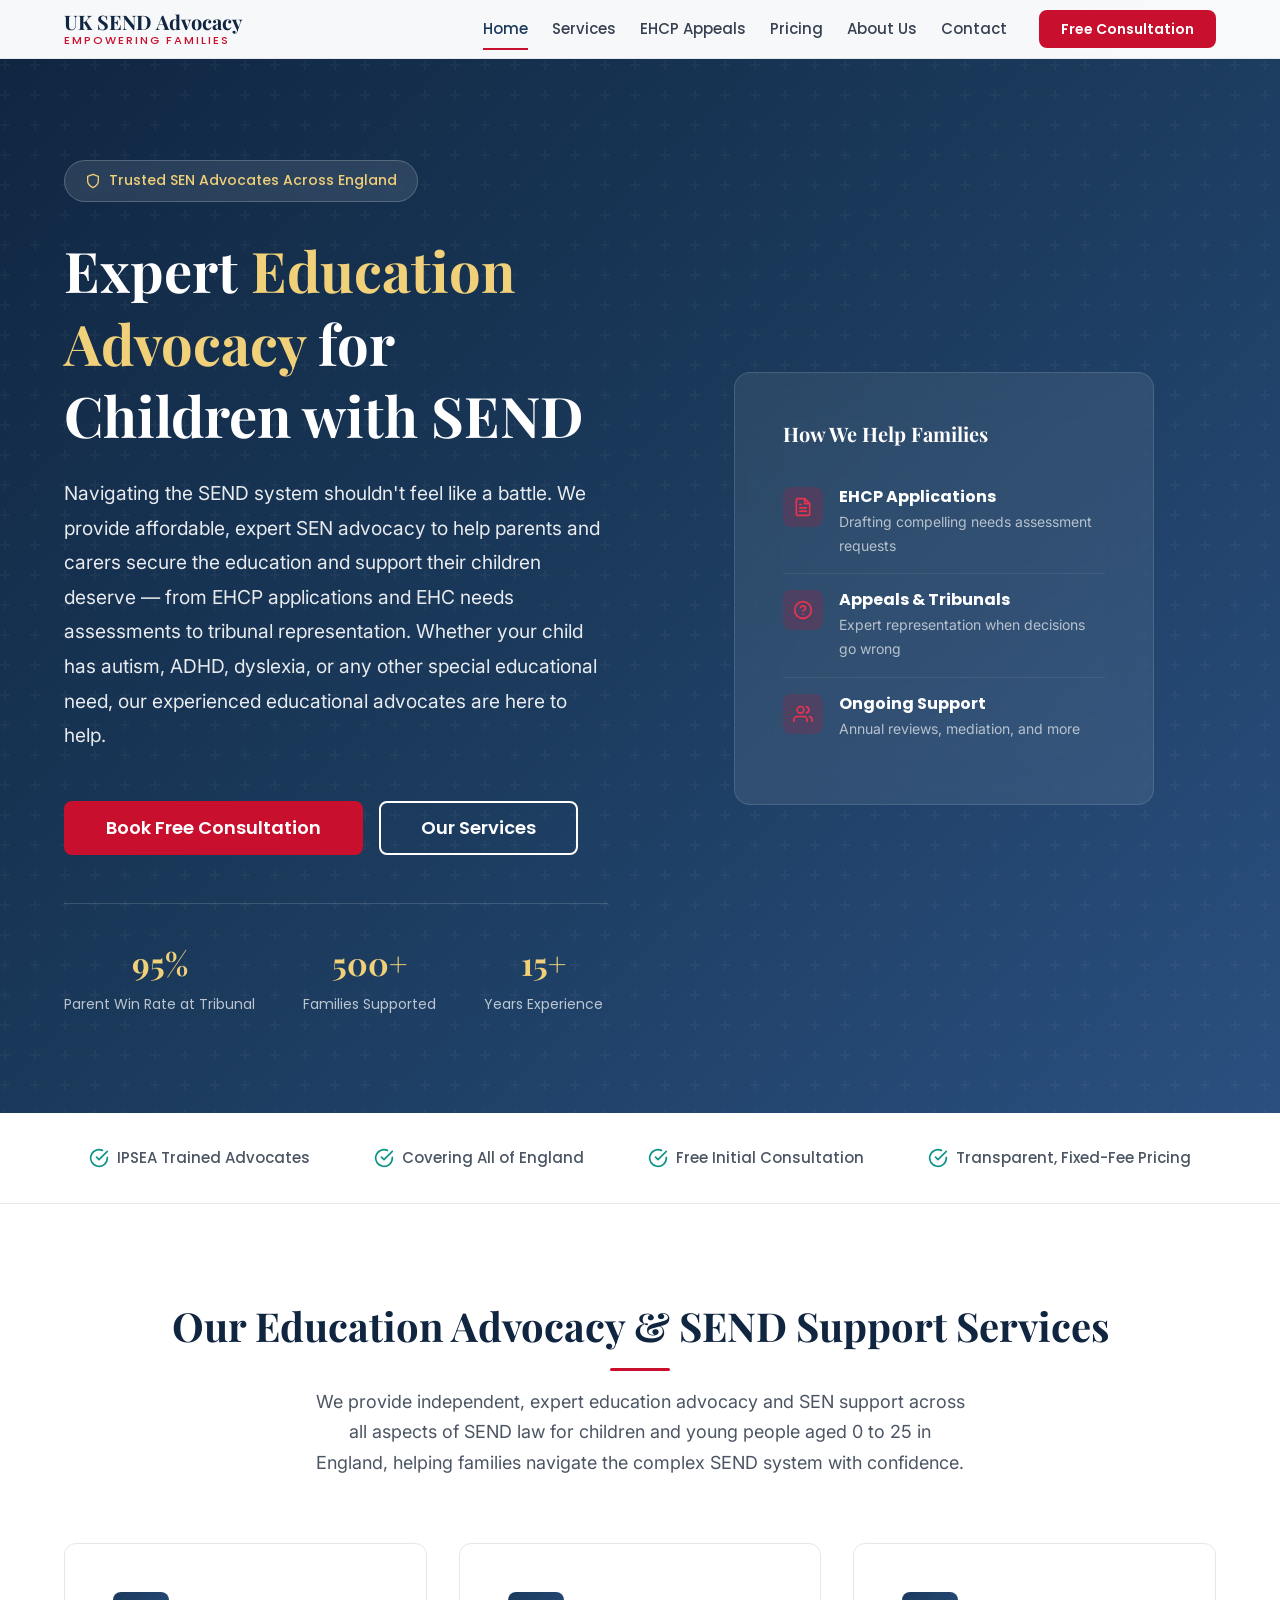
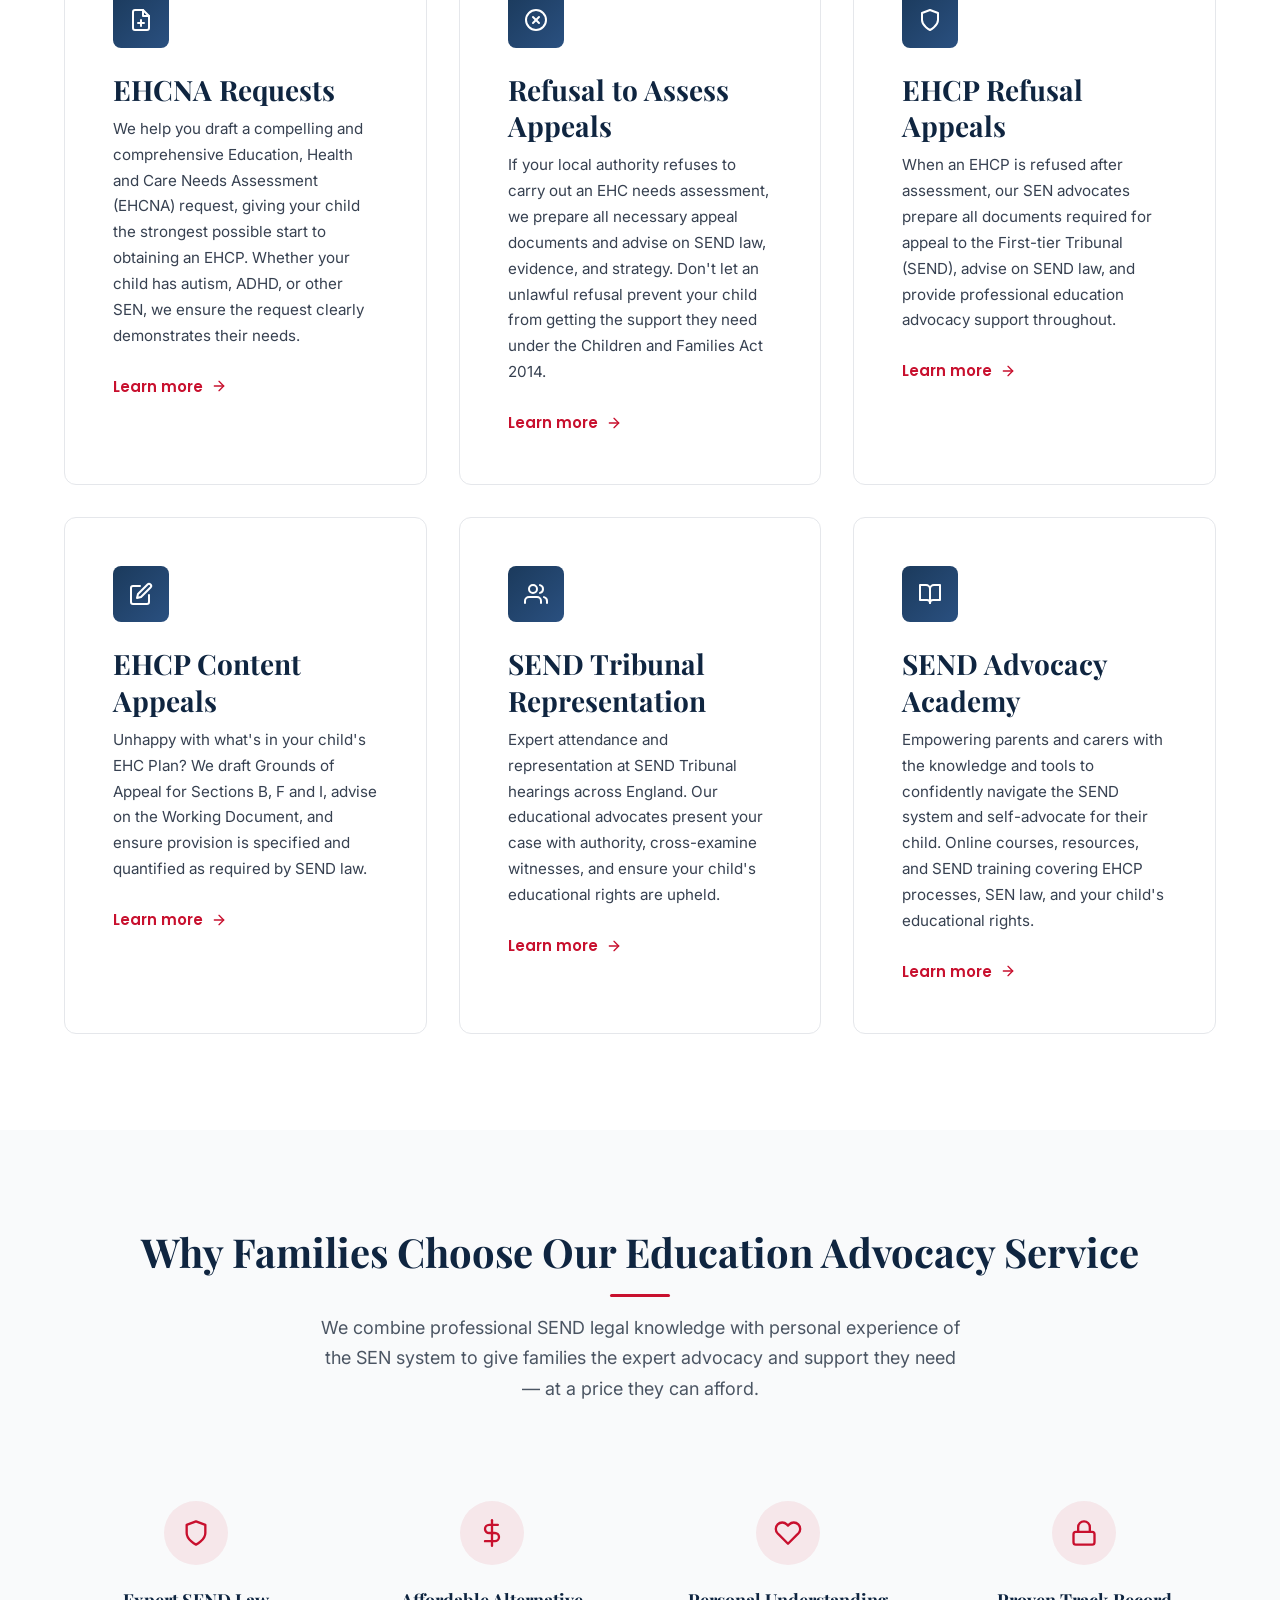
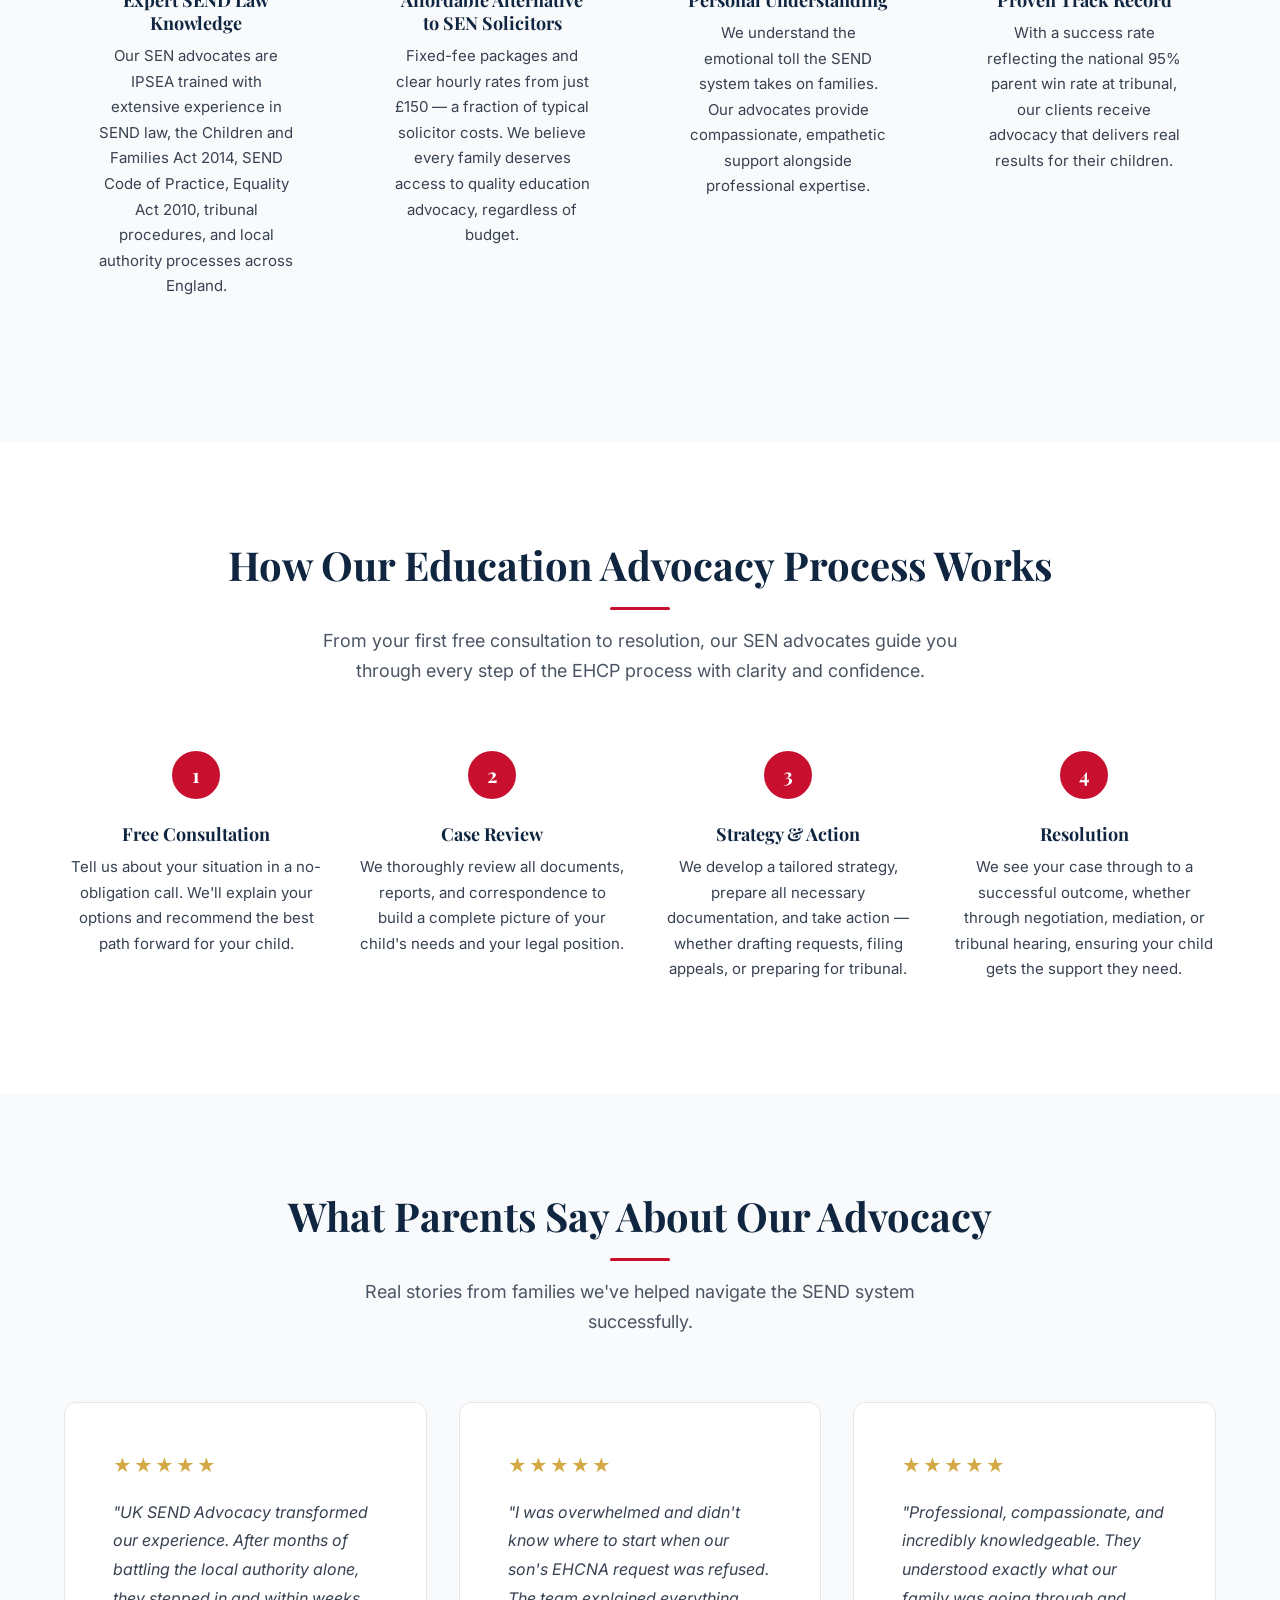
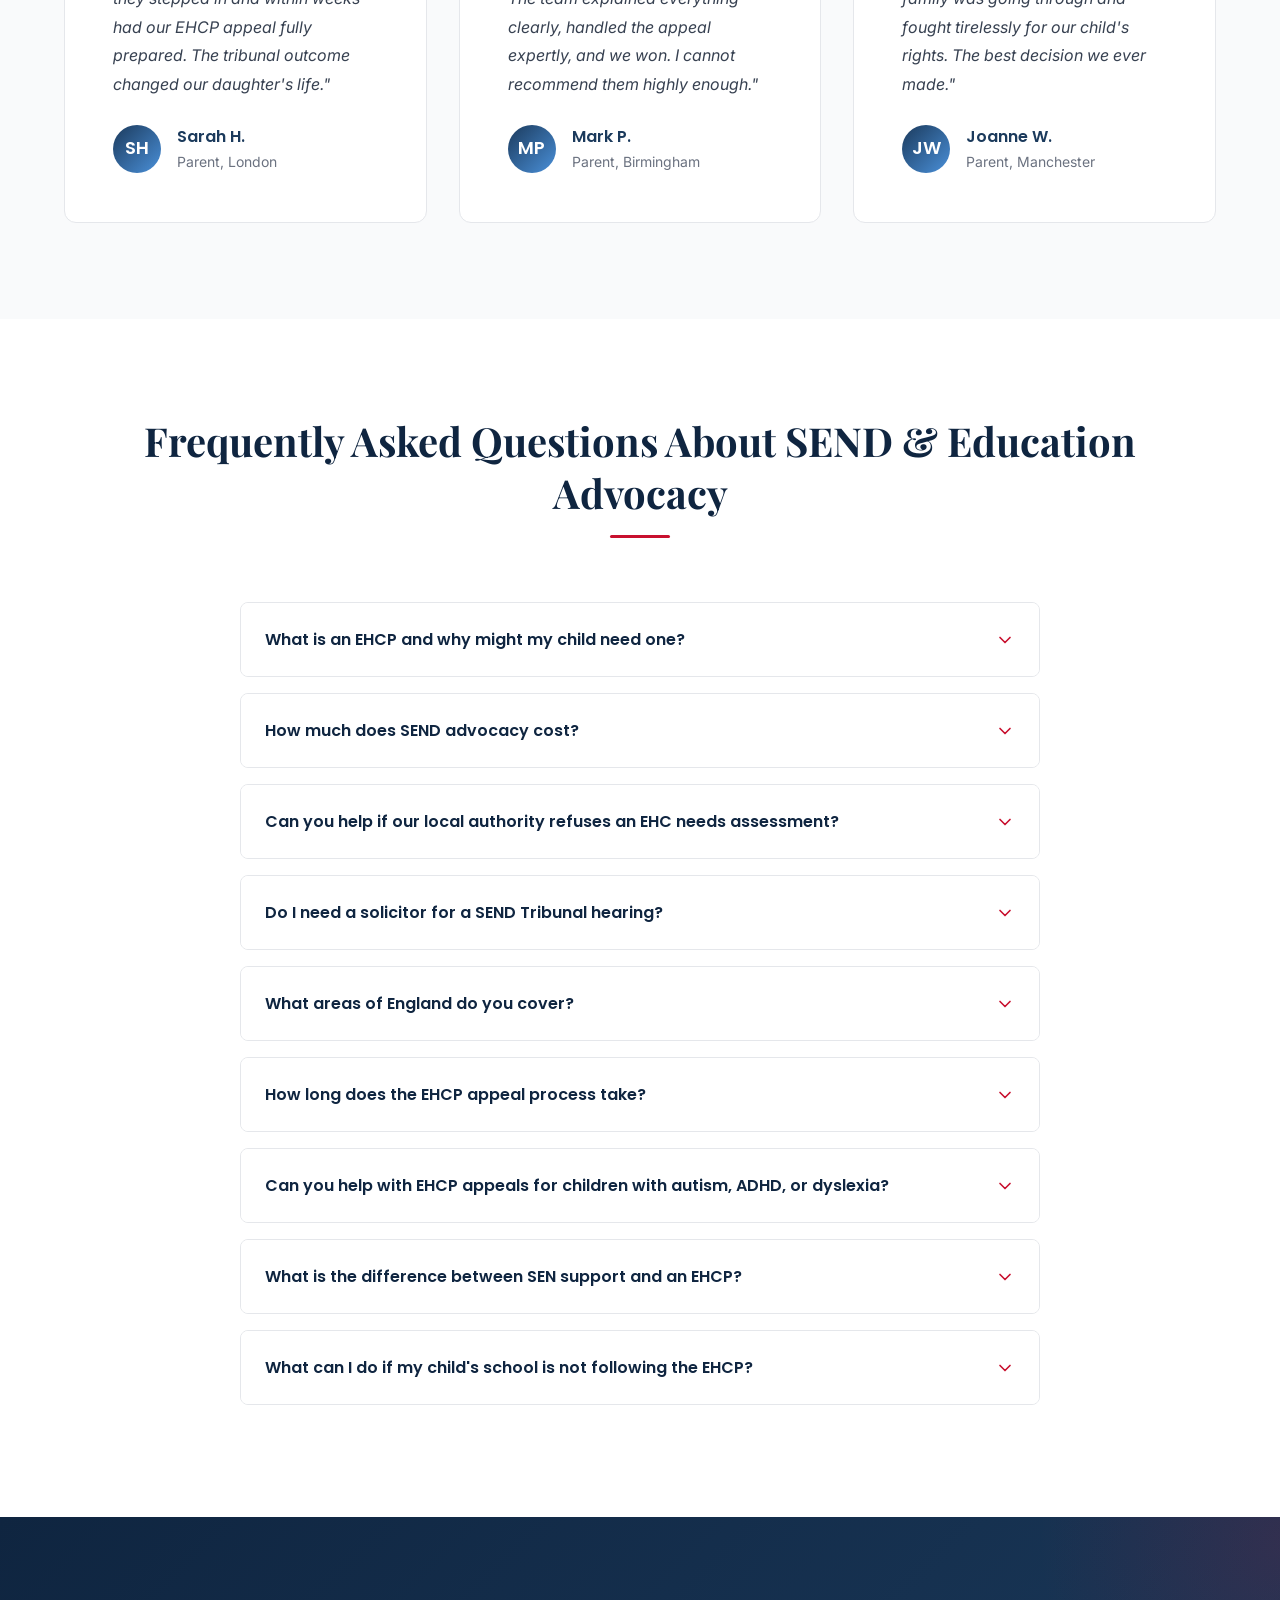
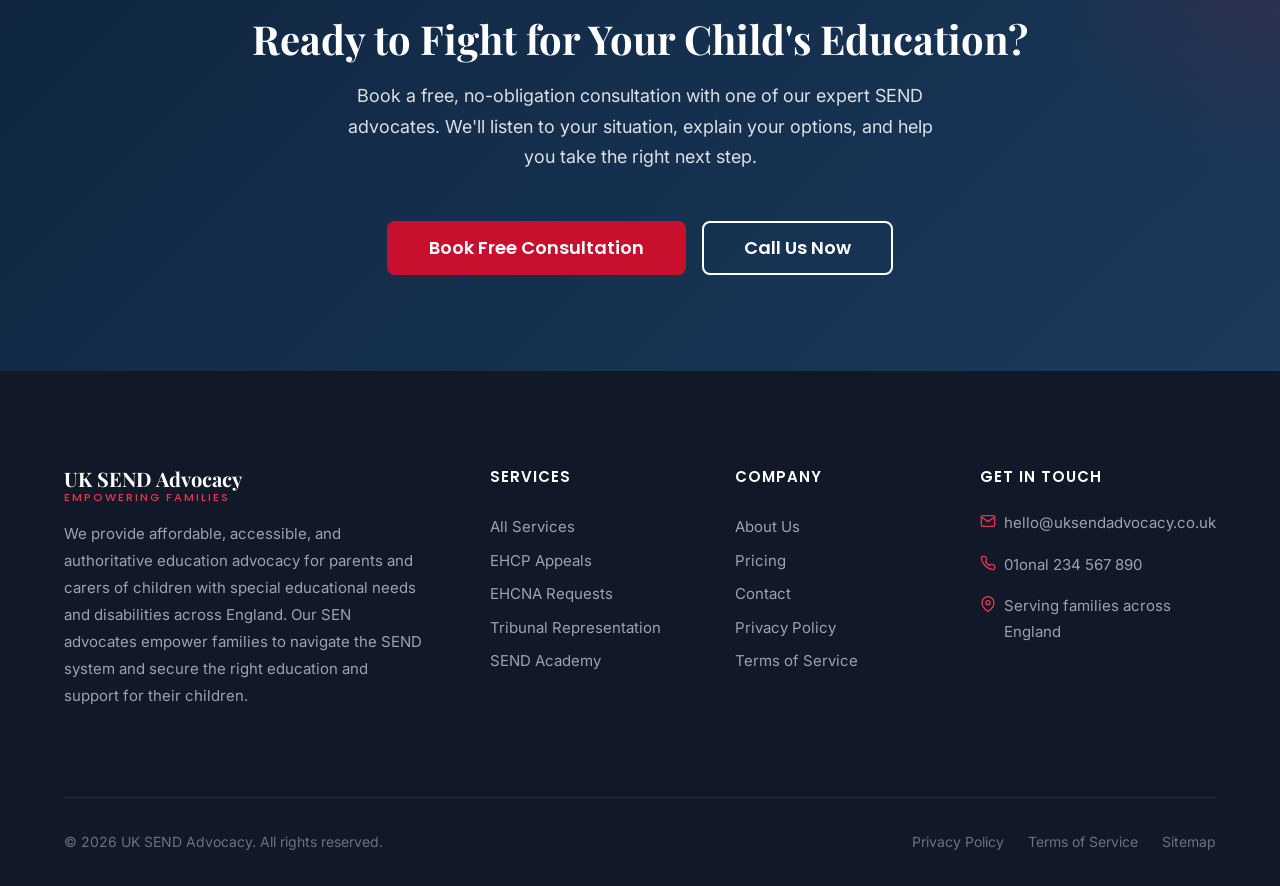
==== commit eb73d7ff: "feat: Integrate competitor SEO keywords to outrank sendadvocacy.com Research and integrate SEO keywo" ====
--- a/index.html
+++ b/index.html
@@ -6,24 +6,24 @@
   <meta http-equiv="X-UA-Compatible" content="IE=edge">
 
   <!-- Primary SEO Meta Tags -->
-  <title>UK SEND Advocacy | Expert EHCP Appeals & SEND Tribunal Support for Parents</title>
-  <meta name="description" content="UK SEND Advocacy provides expert advocacy for parents navigating the SEND system. Affordable EHCP appeals, tribunal representation, and SEN support across England. Free initial consultation.">
-  <meta name="keywords" content="SEND advocacy, EHCP appeals, SEND tribunal, SEN support, education health care plan, special educational needs, SEND advocate UK, EHCP refusal appeal, SEND law, disability discrimination education">
+  <title>UK SEND Advocacy | Education Advocacy for SEN | EHCP Appeals & Tribunal Support</title>
+  <meta name="description" content="UK SEND Advocacy provides expert education advocacy for parents of children with special educational needs and disabilities. Affordable EHCP appeals, SEN tribunal representation, and SEND legal guidance across England. Free consultation.">
+  <meta name="keywords" content="SEND advocacy, education advocacy, SEN advocate, EHCP appeals, SEND tribunal, SEN support, education health care plan, special educational needs, SEND advocate UK, EHCP refusal appeal, SEND law, disability discrimination education, EHCP help, educational advocate, SEND support, autism EHCP, ADHD EHCP, Children and Families Act 2014, SEND Code of Practice, SEN advocate near me">
   <meta name="robots" content="index, follow">
   <link rel="canonical" href="https://www.uksendadvocacy.co.uk/">
 
   <!-- Open Graph / Social -->
   <meta property="og:type" content="website">
-  <meta property="og:title" content="UK SEND Advocacy | Expert EHCP Appeals & SEND Tribunal Support">
-  <meta property="og:description" content="Affordable, expert SEND advocacy for parents across England. EHCP appeals, tribunal support, and SEN guidance from experienced advocates.">
+  <meta property="og:title" content="UK SEND Advocacy | Education Advocacy for SEN | Empowering Children">
+  <meta property="og:description" content="Expert education advocacy for parents of children with SEND. Affordable EHCP appeals, SEN tribunal representation, and SEND legal guidance from experienced advocates across England.">
   <meta property="og:url" content="https://www.uksendadvocacy.co.uk/">
   <meta property="og:site_name" content="UK SEND Advocacy">
   <meta property="og:locale" content="en_GB">
 
   <!-- Twitter Card -->
   <meta name="twitter:card" content="summary_large_image">
-  <meta name="twitter:title" content="UK SEND Advocacy | Expert EHCP Appeals & SEND Tribunal Support">
-  <meta name="twitter:description" content="Affordable, expert SEND advocacy for parents across England. Free initial consultation.">
+  <meta name="twitter:title" content="UK SEND Advocacy | Education Advocacy for SEN | Empowering Children">
+  <meta name="twitter:description" content="Expert education advocacy for parents of children with SEND. Affordable EHCP help, SEN tribunal support, and SEND legal guidance across England.">
 
   <!-- Fonts -->
   <link rel="preconnect" href="https://fonts.googleapis.com">
@@ -39,15 +39,15 @@
     "@context": "https://schema.org",
     "@type": "LegalService",
     "name": "UK SEND Advocacy",
-    "description": "Expert SEND advocacy and EHCP appeals support for parents and carers across England",
+    "description": "Expert education advocacy and EHCP appeals support for parents and carers of children with special educational needs and disabilities across England",
     "url": "https://www.uksendadvocacy.co.uk",
     "areaServed": {
       "@type": "Country",
       "name": "United Kingdom"
     },
-    "serviceType": ["SEND Advocacy", "EHCP Appeals", "SEND Tribunal Representation", "Education Law Advice"],
+    "serviceType": ["SEND Advocacy", "Education Advocacy", "EHCP Appeals", "SEND Tribunal Representation", "SEN Advocacy", "Education Law Advice"],
     "priceRange": "££",
-    "knowsAbout": ["Special Educational Needs", "EHCP", "SEND Tribunal", "Education Law", "Disability Discrimination"],
+    "knowsAbout": ["Special Educational Needs", "EHCP", "SEND Tribunal", "Education Law", "Disability Discrimination", "Children and Families Act 2014", "SEND Code of Practice", "Equality Act 2010", "Autism EHCP", "ADHD Support"],
     "sameAs": []
   }
   </script>
@@ -96,6 +96,30 @@
         "acceptedAnswer": {
           "@type": "Answer",
           "text": "We provide SEND advocacy services across the whole of England. Much of our work is conducted remotely via phone, video call, and email, making our services accessible regardless of your location. For tribunal hearings, we attend in person wherever required."
+        }
+      },
+      {
+        "@type": "Question",
+        "name": "Can you help with EHCP appeals for children with autism, ADHD, or dyslexia?",
+        "acceptedAnswer": {
+          "@type": "Answer",
+          "text": "Yes, we support families of children with all types of special educational needs and disabilities, including autism (ASD), ADHD, PDA, dyslexia, speech and language difficulties, sensory processing needs, and social, emotional and mental health difficulties. Our education advocates understand how these conditions affect learning and can ensure your child's EHCP accurately reflects their needs with properly specified and quantified provision."
+        }
+      },
+      {
+        "@type": "Question",
+        "name": "What is the difference between SEN support and an EHCP?",
+        "acceptedAnswer": {
+          "@type": "Answer",
+          "text": "SEN support is the first level of additional help a school provides through the graduated approach (Assess, Plan, Do, Review) coordinated by the school's SENCO. It is not legally binding. An EHCP is a legal document that provides enforceable rights to specific, named provision under the Children and Families Act 2014. If SEN support is not meeting your child's needs, you may need to request an EHC needs assessment."
+        }
+      },
+      {
+        "@type": "Question",
+        "name": "What can I do if my child's school is not following the EHCP?",
+        "acceptedAnswer": {
+          "@type": "Answer",
+          "text": "If your child's school is not delivering the provision specified in their EHCP, the local authority remains legally responsible. Schools have a duty of best endeavours under SEND law. You can raise this with the SENCO, the local authority SEN team, or use the formal complaints process. In cases of persistent failure, you may have grounds for a disability discrimination claim under the Equality Act 2010."
         }
       }
     ]
@@ -146,11 +170,11 @@
         <div class="hero-text">
           <div class="hero-badge">
             <svg width="16" height="16" viewBox="0 0 24 24" fill="none" stroke="currentColor" stroke-width="2" stroke-linecap="round" stroke-linejoin="round"><path d="M12 22s8-4 8-10V5l-8-3-8 3v7c0 6 8 10 8 10z"/></svg>
-            Trusted SEND Advocates Across England
-          </div>
-          <h1>Expert <span class="highlight">SEND Advocacy</span> for Your Child's Future</h1>
+            Trusted SEN Advocates Across England
+          </div>
+          <h1>Expert <span class="highlight">Education Advocacy</span> for Children with SEND</h1>
           <p class="hero-description">
-            Navigating the SEND system shouldn't feel like a battle. We provide affordable, expert advocacy to help parents and carers secure the education and support their children deserve — from EHCP applications to tribunal representation.
+            Navigating the SEND system shouldn't feel like a battle. We provide affordable, expert SEN advocacy to help parents and carers secure the education and support their children deserve — from EHCP applications and EHC needs assessments to tribunal representation. Whether your child has autism, ADHD, dyslexia, or any other special educational need, our experienced educational advocates are here to help.
           </p>
           <div class="btn-group">
             <a href="pages/contact.html" class="btn btn--primary btn--lg">Book Free Consultation</a>
@@ -236,9 +260,9 @@
   <section class="section" id="services">
     <div class="container">
       <div class="section-header animate-in">
-        <h2>Our SEND Advocacy Services</h2>
+        <h2>Our Education Advocacy &amp; SEND Support Services</h2>
         <span class="accent-line"></span>
-        <p>We provide independent, expert advice and advocacy across all aspects of SEND law for children and young people aged 0 to 25 in England.</p>
+        <p>We provide independent, expert education advocacy and SEN support across all aspects of SEND law for children and young people aged 0 to 25 in England, helping families navigate the complex SEND system with confidence.</p>
       </div>
 
       <div class="services-grid">
@@ -247,7 +271,7 @@
             <svg width="24" height="24" viewBox="0 0 24 24" fill="none" stroke="currentColor" stroke-width="2" stroke-linecap="round" stroke-linejoin="round"><path d="M14 2H6a2 2 0 0 0-2 2v16a2 2 0 0 0 2 2h12a2 2 0 0 0 2-2V8z"/><polyline points="14 2 14 8 20 8"/><line x1="12" y1="18" x2="12" y2="12"/><line x1="9" y1="15" x2="15" y2="15"/></svg>
           </div>
           <h3>EHCNA Requests</h3>
-          <p>We help you draft a compelling and comprehensive Education, Health and Care Needs Assessment request, giving your child the strongest possible start to obtaining an EHCP.</p>
+          <p>We help you draft a compelling and comprehensive Education, Health and Care Needs Assessment (EHCNA) request, giving your child the strongest possible start to obtaining an EHCP. Whether your child has autism, ADHD, or other SEN, we ensure the request clearly demonstrates their needs.</p>
           <a href="pages/services.html#ehcna-requests" class="service-link">
             Learn more
             <svg width="16" height="16" viewBox="0 0 24 24" fill="none" stroke="currentColor" stroke-width="2" stroke-linecap="round" stroke-linejoin="round"><line x1="5" y1="12" x2="19" y2="12"/><polyline points="12 5 19 12 12 19"/></svg>
@@ -259,7 +283,7 @@
             <svg width="24" height="24" viewBox="0 0 24 24" fill="none" stroke="currentColor" stroke-width="2" stroke-linecap="round" stroke-linejoin="round"><circle cx="12" cy="12" r="10"/><line x1="15" y1="9" x2="9" y2="15"/><line x1="9" y1="9" x2="15" y2="15"/></svg>
           </div>
           <h3>Refusal to Assess Appeals</h3>
-          <p>If your local authority refuses to carry out an EHC needs assessment, we prepare all necessary appeal documents, advise on law, evidence, and strategy.</p>
+          <p>If your local authority refuses to carry out an EHC needs assessment, we prepare all necessary appeal documents and advise on SEND law, evidence, and strategy. Don't let an unlawful refusal prevent your child from getting the support they need under the Children and Families Act 2014.</p>
           <a href="pages/ehcp-appeals.html" class="service-link">
             Learn more
             <svg width="16" height="16" viewBox="0 0 24 24" fill="none" stroke="currentColor" stroke-width="2" stroke-linecap="round" stroke-linejoin="round"><line x1="5" y1="12" x2="19" y2="12"/><polyline points="12 5 19 12 12 19"/></svg>
@@ -271,7 +295,7 @@
             <svg width="24" height="24" viewBox="0 0 24 24" fill="none" stroke="currentColor" stroke-width="2" stroke-linecap="round" stroke-linejoin="round"><path d="M12 22s8-4 8-10V5l-8-3-8 3v7c0 6 8 10 8 10z"/></svg>
           </div>
           <h3>EHCP Refusal Appeals</h3>
-          <p>When an EHCP is refused after assessment, we prepare all documents required for appeal, advise on law, and provide professional advocacy support throughout.</p>
+          <p>When an EHCP is refused after assessment, our SEN advocates prepare all documents required for appeal to the First-tier Tribunal (SEND), advise on SEND law, and provide professional education advocacy support throughout.</p>
           <a href="pages/ehcp-appeals.html#ehcp-refusal" class="service-link">
             Learn more
             <svg width="16" height="16" viewBox="0 0 24 24" fill="none" stroke="currentColor" stroke-width="2" stroke-linecap="round" stroke-linejoin="round"><line x1="5" y1="12" x2="19" y2="12"/><polyline points="12 5 19 12 12 19"/></svg>
@@ -283,7 +307,7 @@
             <svg width="24" height="24" viewBox="0 0 24 24" fill="none" stroke="currentColor" stroke-width="2" stroke-linecap="round" stroke-linejoin="round"><path d="M11 4H4a2 2 0 0 0-2 2v14a2 2 0 0 0 2 2h14a2 2 0 0 0 2-2v-7"/><path d="M18.5 2.5a2.121 2.121 0 0 1 3 3L12 15l-4 1 1-4 9.5-9.5z"/></svg>
           </div>
           <h3>EHCP Content Appeals</h3>
-          <p>Unhappy with what's in your child's EHCP? We draft Grounds of Appeal, advise on the Working Document, and support you through to the Final Hearing Bundle deadline.</p>
+          <p>Unhappy with what's in your child's EHC Plan? We draft Grounds of Appeal for Sections B, F and I, advise on the Working Document, and ensure provision is specified and quantified as required by SEND law.</p>
           <a href="pages/ehcp-appeals.html#content-appeals" class="service-link">
             Learn more
             <svg width="16" height="16" viewBox="0 0 24 24" fill="none" stroke="currentColor" stroke-width="2" stroke-linecap="round" stroke-linejoin="round"><line x1="5" y1="12" x2="19" y2="12"/><polyline points="12 5 19 12 12 19"/></svg>
@@ -294,8 +318,8 @@
           <div class="service-icon">
             <svg width="24" height="24" viewBox="0 0 24 24" fill="none" stroke="currentColor" stroke-width="2" stroke-linecap="round" stroke-linejoin="round"><path d="M17 21v-2a4 4 0 0 0-4-4H5a4 4 0 0 0-4 4v2"/><circle cx="9" cy="7" r="4"/><path d="M23 21v-2a4 4 0 0 0-3-3.87"/><path d="M16 3.13a4 4 0 0 1 0 7.75"/></svg>
           </div>
-          <h3>Tribunal Representation</h3>
-          <p>Expert attendance and representation at SEND Tribunal hearings. We present your case with authority and ensure your child's voice is heard where it matters most.</p>
+          <h3>SEND Tribunal Representation</h3>
+          <p>Expert attendance and representation at SEND Tribunal hearings across England. Our educational advocates present your case with authority, cross-examine witnesses, and ensure your child's educational rights are upheld.</p>
           <a href="pages/services.html#tribunal" class="service-link">
             Learn more
             <svg width="16" height="16" viewBox="0 0 24 24" fill="none" stroke="currentColor" stroke-width="2" stroke-linecap="round" stroke-linejoin="round"><line x1="5" y1="12" x2="19" y2="12"/><polyline points="12 5 19 12 12 19"/></svg>
@@ -307,7 +331,7 @@
             <svg width="24" height="24" viewBox="0 0 24 24" fill="none" stroke="currentColor" stroke-width="2" stroke-linecap="round" stroke-linejoin="round"><path d="M2 3h6a4 4 0 0 1 4 4v14a3 3 0 0 0-3-3H2z"/><path d="M22 3h-6a4 4 0 0 0-4 4v14a3 3 0 0 1 3-3h7z"/></svg>
           </div>
           <h3>SEND Advocacy Academy</h3>
-          <p>Empowering parents with the knowledge and tools to confidently navigate the SEND system. Workshops, resources, and guided self-advocacy training.</p>
+          <p>Empowering parents and carers with the knowledge and tools to confidently navigate the SEND system and self-advocate for their child. Online courses, resources, and SEND training covering EHCP processes, SEN law, and your child's educational rights.</p>
           <a href="pages/services.html#academy" class="service-link">
             Learn more
             <svg width="16" height="16" viewBox="0 0 24 24" fill="none" stroke="currentColor" stroke-width="2" stroke-linecap="round" stroke-linejoin="round"><line x1="5" y1="12" x2="19" y2="12"/><polyline points="12 5 19 12 12 19"/></svg>
@@ -321,9 +345,9 @@
   <section class="section section--gray" id="why-us">
     <div class="container">
       <div class="section-header animate-in">
-        <h2>Why Families Choose UK SEND Advocacy</h2>
+        <h2>Why Families Choose Our Education Advocacy Service</h2>
         <span class="accent-line"></span>
-        <p>We combine professional legal knowledge with personal experience to give families the expert support they need — at a price they can afford.</p>
+        <p>We combine professional SEND legal knowledge with personal experience of the SEN system to give families the expert advocacy and support they need — at a price they can afford.</p>
       </div>
 
       <div class="features-grid">
@@ -331,16 +355,16 @@
           <div class="feature-icon">
             <svg width="28" height="28" viewBox="0 0 24 24" fill="none" stroke="currentColor" stroke-width="2" stroke-linecap="round" stroke-linejoin="round"><path d="M12 22s8-4 8-10V5l-8-3-8 3v7c0 6 8 10 8 10z"/></svg>
           </div>
-          <h3>Expert Knowledge</h3>
-          <p>Our advocates are IPSEA trained with extensive experience in SEND law, tribunal procedures, and local authority processes across England.</p>
+          <h3>Expert SEND Law Knowledge</h3>
+          <p>Our SEN advocates are IPSEA trained with extensive experience in SEND law, the Children and Families Act 2014, SEND Code of Practice, Equality Act 2010, tribunal procedures, and local authority processes across England.</p>
         </div>
 
         <div class="feature-item animate-in">
           <div class="feature-icon">
             <svg width="28" height="28" viewBox="0 0 24 24" fill="none" stroke="currentColor" stroke-width="2" stroke-linecap="round" stroke-linejoin="round"><line x1="12" y1="1" x2="12" y2="23"/><path d="M17 5H9.5a3.5 3.5 0 0 0 0 7h5a3.5 3.5 0 0 1 0 7H6"/></svg>
           </div>
-          <h3>Affordable & Transparent</h3>
-          <p>Fixed-fee packages and clear hourly rates with no hidden costs. We believe every family deserves access to quality advocacy, regardless of budget.</p>
+          <h3>Affordable Alternative to SEN Solicitors</h3>
+          <p>Fixed-fee packages and clear hourly rates from just &pound;150 — a fraction of typical solicitor costs. We believe every family deserves access to quality education advocacy, regardless of budget.</p>
         </div>
 
         <div class="feature-item animate-in">
@@ -366,9 +390,9 @@
   <section class="section" id="process">
     <div class="container">
       <div class="section-header animate-in">
-        <h2>How Our SEND Advocacy Process Works</h2>
+        <h2>How Our Education Advocacy Process Works</h2>
         <span class="accent-line"></span>
-        <p>From your first free consultation to resolution, we guide you through every step with clarity and confidence.</p>
+        <p>From your first free consultation to resolution, our SEN advocates guide you through every step of the EHCP process with clarity and confidence.</p>
       </div>
 
       <div class="process-steps">
@@ -451,7 +475,7 @@
   <section class="section" id="faq">
     <div class="container">
       <div class="section-header animate-in">
-        <h2>Frequently Asked Questions About SEND Advocacy</h2>
+        <h2>Frequently Asked Questions About SEND &amp; Education Advocacy</h2>
         <span class="accent-line"></span>
       </div>
 
@@ -463,7 +487,7 @@
           </button>
           <div class="faq-answer">
             <div class="faq-answer-inner">
-              <p>An Education, Health and Care Plan (EHCP) is a legal document for children and young people aged 0 to 25 who need more support than is available through standard SEN provision in schools. It sets out your child's special educational needs, the provision required to meet those needs, and the outcomes to be achieved. Crucially, an EHCP provides legally enforceable rights to the specific support your child needs — meaning the local authority must ensure that provision is delivered.</p>
+              <p>An Education, Health and Care Plan (EHCP) is a legal document under the Children and Families Act 2014 for children and young people aged 0 to 25 who need more support than is available through standard SEN support in schools. It sets out your child's special educational needs across the four broad areas of SEN (communication and interaction, cognition and learning, social emotional and mental health, and sensory and physical needs), the specified and quantified provision required in Sections B and F, and the outcomes to be achieved. Children with conditions such as autism, ADHD, dyslexia, or speech and language difficulties may benefit from an EHCP, which provides legally enforceable rights to support — meaning the local authority must ensure that provision is delivered.</p>
             </div>
           </div>
         </div>
@@ -499,7 +523,7 @@
           </button>
           <div class="faq-answer">
             <div class="faq-answer-inner">
-              <p>No, you do not need a solicitor. The SEND Tribunal is designed to be accessible to parents, and many families successfully navigate the process with the support of an experienced advocate. Our advocates have extensive knowledge of SEND law and tribunal procedures, offering expert preparation and representation at a fraction of the cost of a solicitor. In fact, 95% of parents who appeal to the SEND Tribunal win their case.</p>
+              <p>No, you do not need a solicitor. The First-tier Tribunal (Special Educational Needs and Disability) is designed to be accessible to parents, and many families successfully navigate the process with the support of an experienced SEN advocate or educational advocate. Our advocates have extensive knowledge of SEND law, the SEND Code of Practice, and tribunal procedures, offering expert preparation and representation at a fraction of the cost of a SEN solicitor. In fact, parents win approximately 95% of SEND Tribunal appeals — regardless of whether they use a solicitor or an advocate.</p>
             </div>
           </div>
         </div>
@@ -523,7 +547,43 @@
           </button>
           <div class="faq-answer">
             <div class="faq-answer-inner">
-              <p>The timeline from lodging an appeal to a tribunal hearing is typically around 20 weeks, though this can vary. Many cases settle before reaching a full hearing through negotiation or mediation. We work efficiently to prepare your case as quickly as possible while ensuring nothing is overlooked, and we keep you informed at every stage of the process.</p>
+              <p>The timeline from lodging an appeal to a tribunal hearing is typically around 20 weeks, though this can vary. You must register your appeal within two months of the local authority's decision (or one month of your mediation certificate). Many cases settle before reaching a full hearing through negotiation or mediation. We work efficiently to prepare your case as quickly as possible while ensuring nothing is overlooked, and we keep you informed at every stage of the process.</p>
+            </div>
+          </div>
+        </div>
+
+        <div class="faq-item animate-in">
+          <button class="faq-question" aria-expanded="false">
+            Can you help with EHCP appeals for children with autism, ADHD, or dyslexia?
+            <svg width="20" height="20" viewBox="0 0 24 24" fill="none" stroke="currentColor" stroke-width="2" stroke-linecap="round" stroke-linejoin="round"><polyline points="6 9 12 15 18 9"/></svg>
+          </button>
+          <div class="faq-answer">
+            <div class="faq-answer-inner">
+              <p>Yes, we support families of children with all types of special educational needs and disabilities, including autism (ASD), ADHD, PDA, dyslexia, speech and language difficulties, sensory processing needs, and social, emotional and mental health difficulties. Our education advocates understand how these conditions affect learning and can ensure your child's EHCP accurately reflects their needs with properly specified and quantified provision. We also advise on reasonable adjustments under the Equality Act 2010 and disability discrimination claims where schools fail to make appropriate accommodations.</p>
+            </div>
+          </div>
+        </div>
+
+        <div class="faq-item animate-in">
+          <button class="faq-question" aria-expanded="false">
+            What is the difference between SEN support and an EHCP?
+            <svg width="20" height="20" viewBox="0 0 24 24" fill="none" stroke="currentColor" stroke-width="2" stroke-linecap="round" stroke-linejoin="round"><polyline points="6 9 12 15 18 9"/></svg>
+          </button>
+          <div class="faq-answer">
+            <div class="faq-answer-inner">
+              <p>SEN support is the first level of additional help a school provides through the graduated approach (Assess, Plan, Do, Review) coordinated by the school's SENCO. It is not legally binding. An EHCP is a legal document that provides enforceable rights to specific, named provision for your child under the Children and Families Act 2014. If SEN support is not meeting your child's needs, you may need to request an EHC needs assessment. Our SEN advocates can advise you on whether an EHCP application is appropriate and help you through the process.</p>
+            </div>
+          </div>
+        </div>
+
+        <div class="faq-item animate-in">
+          <button class="faq-question" aria-expanded="false">
+            What can I do if my child's school is not following the EHCP?
+            <svg width="20" height="20" viewBox="0 0 24 24" fill="none" stroke="currentColor" stroke-width="2" stroke-linecap="round" stroke-linejoin="round"><polyline points="6 9 12 15 18 9"/></svg>
+          </button>
+          <div class="faq-answer">
+            <div class="faq-answer-inner">
+              <p>If your child's school is not delivering the provision specified in their EHCP, the local authority remains legally responsible for ensuring it is provided. Schools have a duty of best endeavours under SEND law. You can raise this with the SENCO, the local authority SEN team, or use the formal complaints process. In cases of persistent failure, you may have grounds for a disability discrimination claim under the Equality Act 2010. Our education advocates can advise you on the most effective course of action and support you through any formal processes.</p>
             </div>
           </div>
         </div>
@@ -552,7 +612,7 @@
             UK SEND Advocacy
             <span>Empowering Families</span>
           </div>
-          <p>We provide affordable, accessible, and authoritative SEND advocacy for parents and carers across England. Our mission is to empower families to navigate the SEND system and secure the right education for their children.</p>
+          <p>We provide affordable, accessible, and authoritative education advocacy for parents and carers of children with special educational needs and disabilities across England. Our SEN advocates empower families to navigate the SEND system and secure the right education and support for their children.</p>
         </div>
 
         <div class="footer-col">
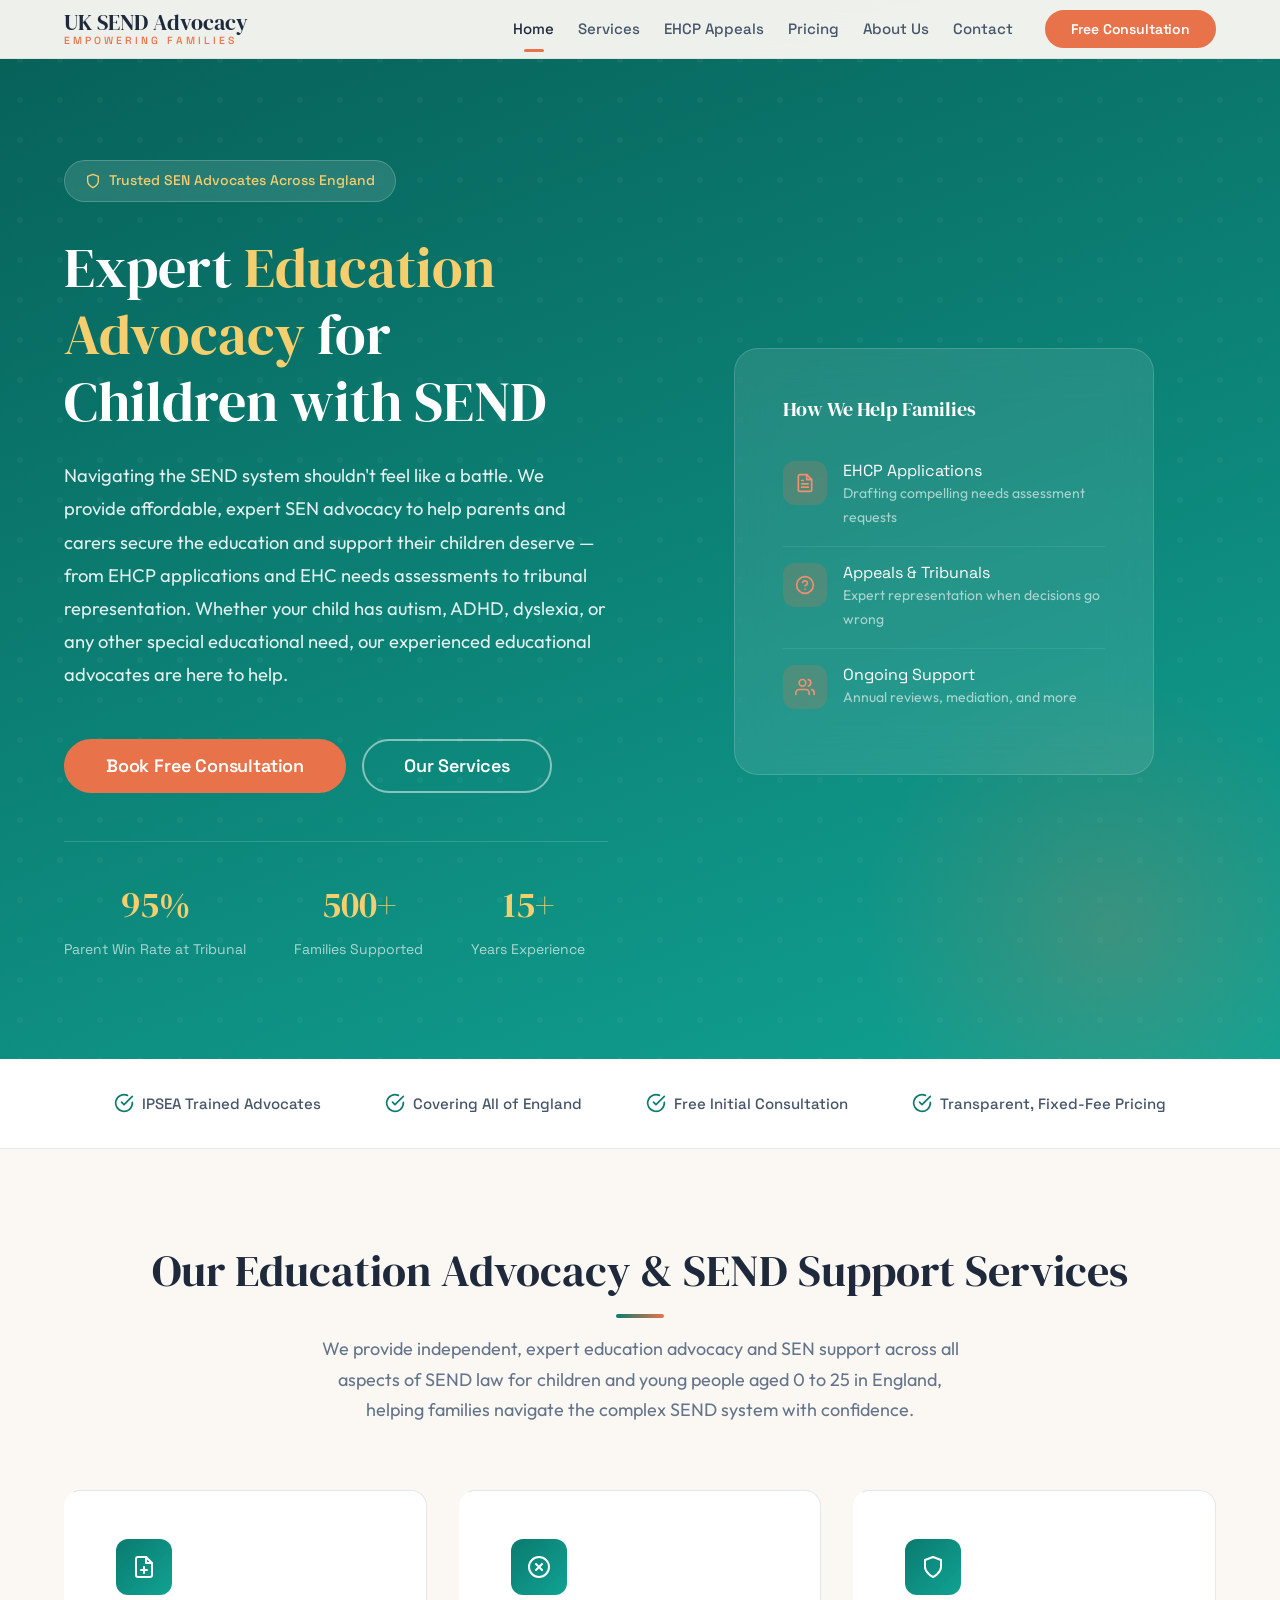
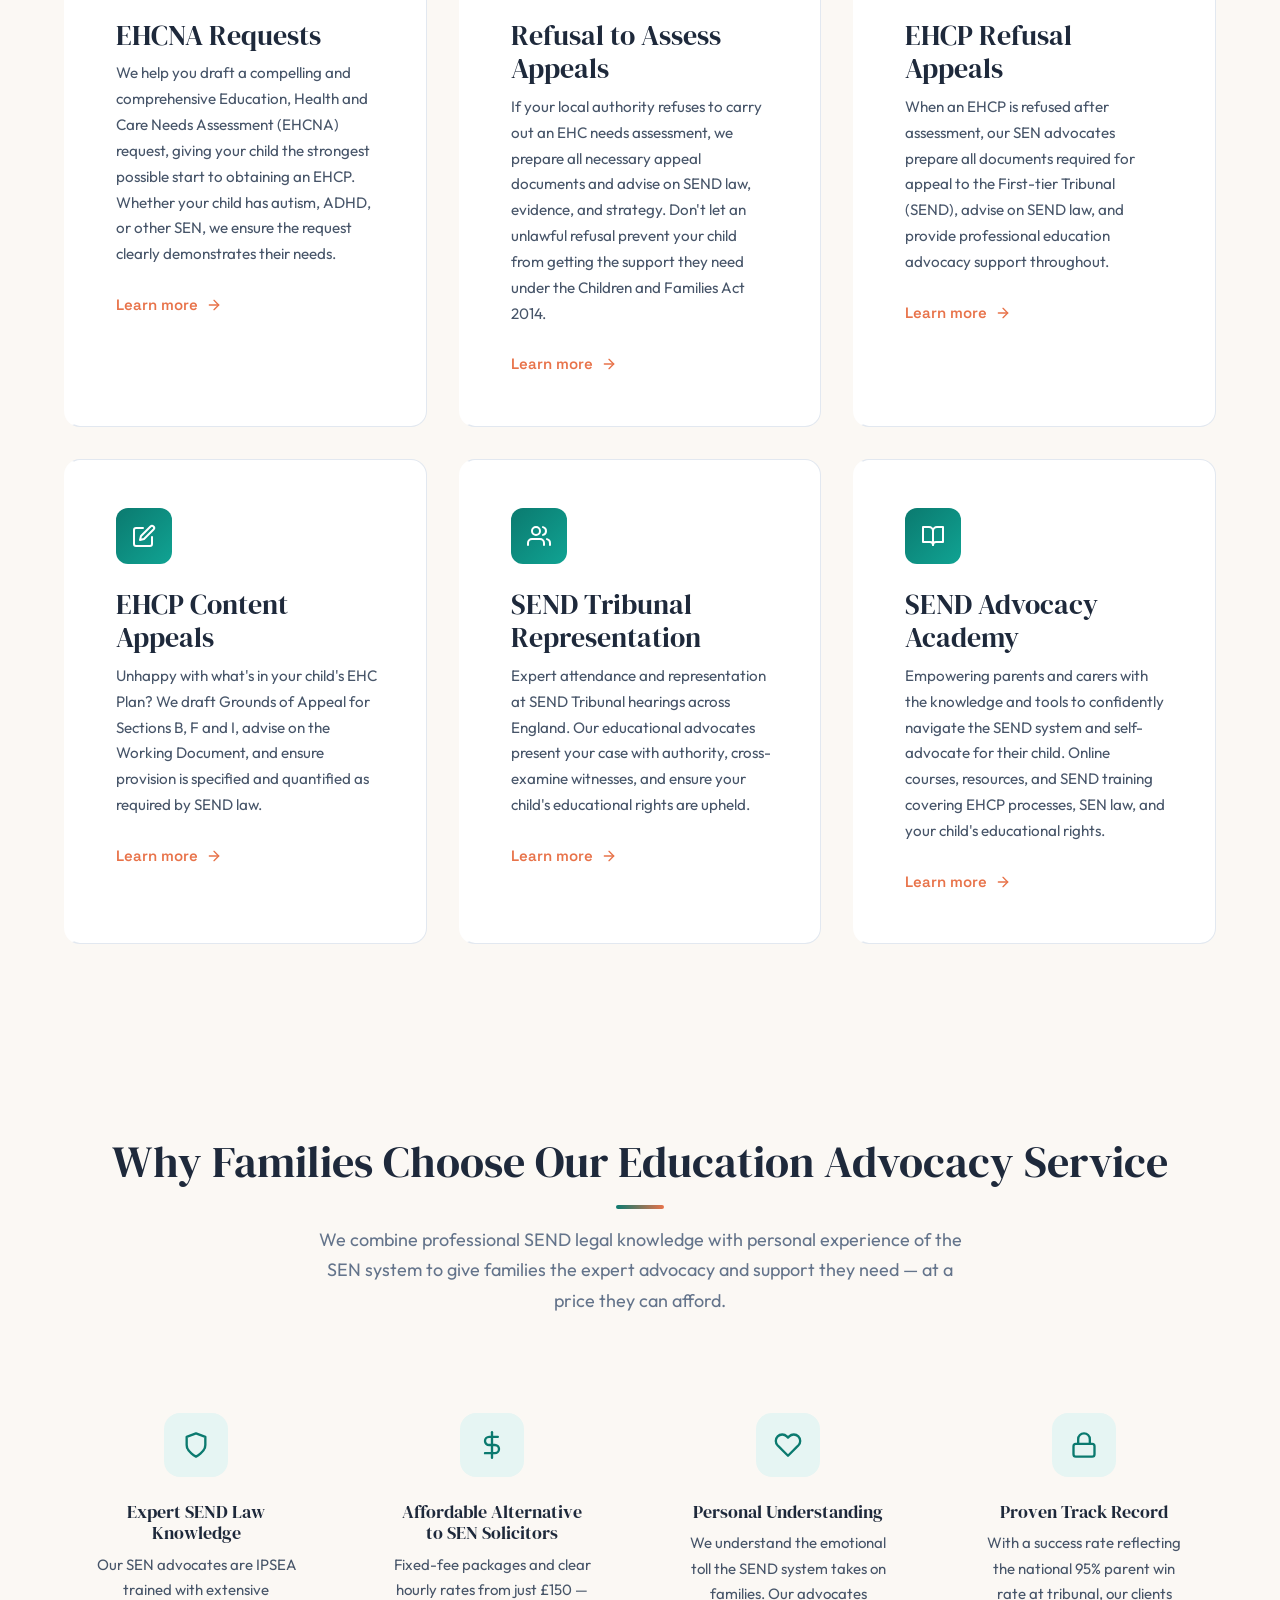
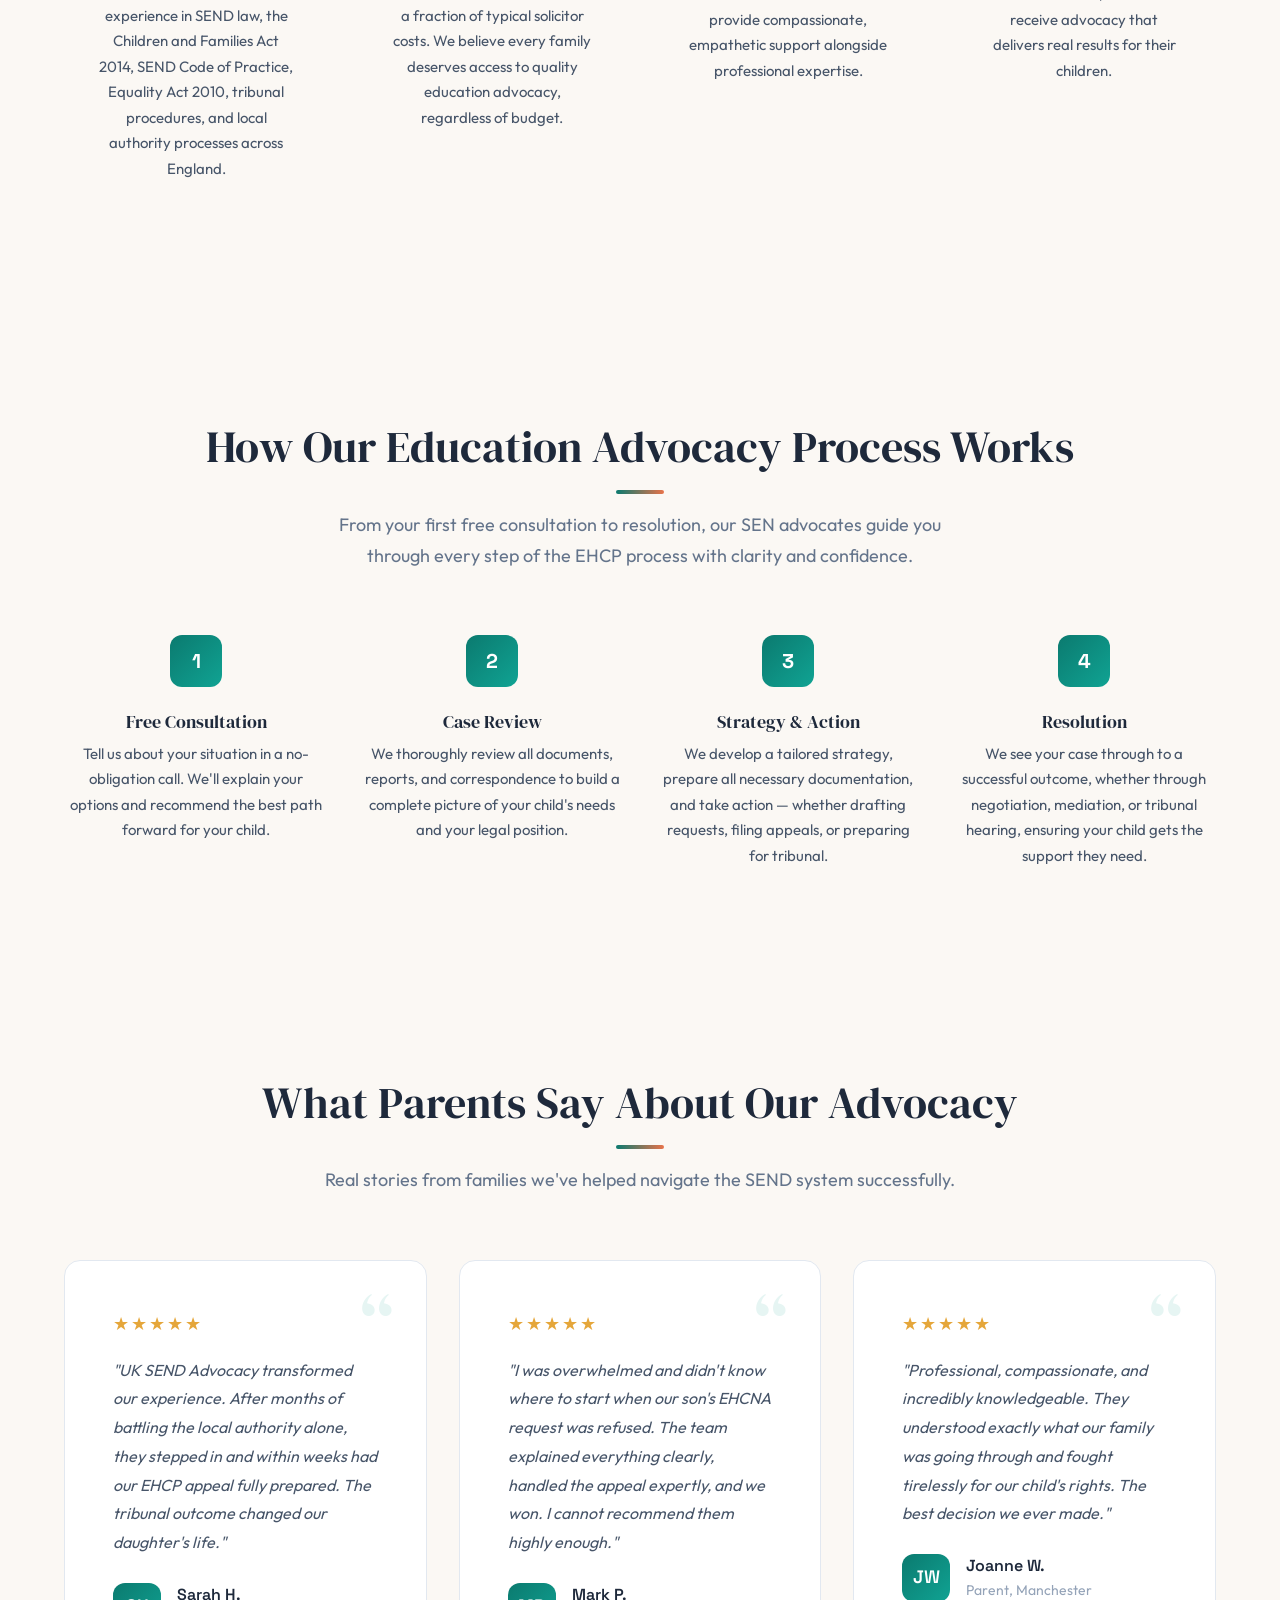
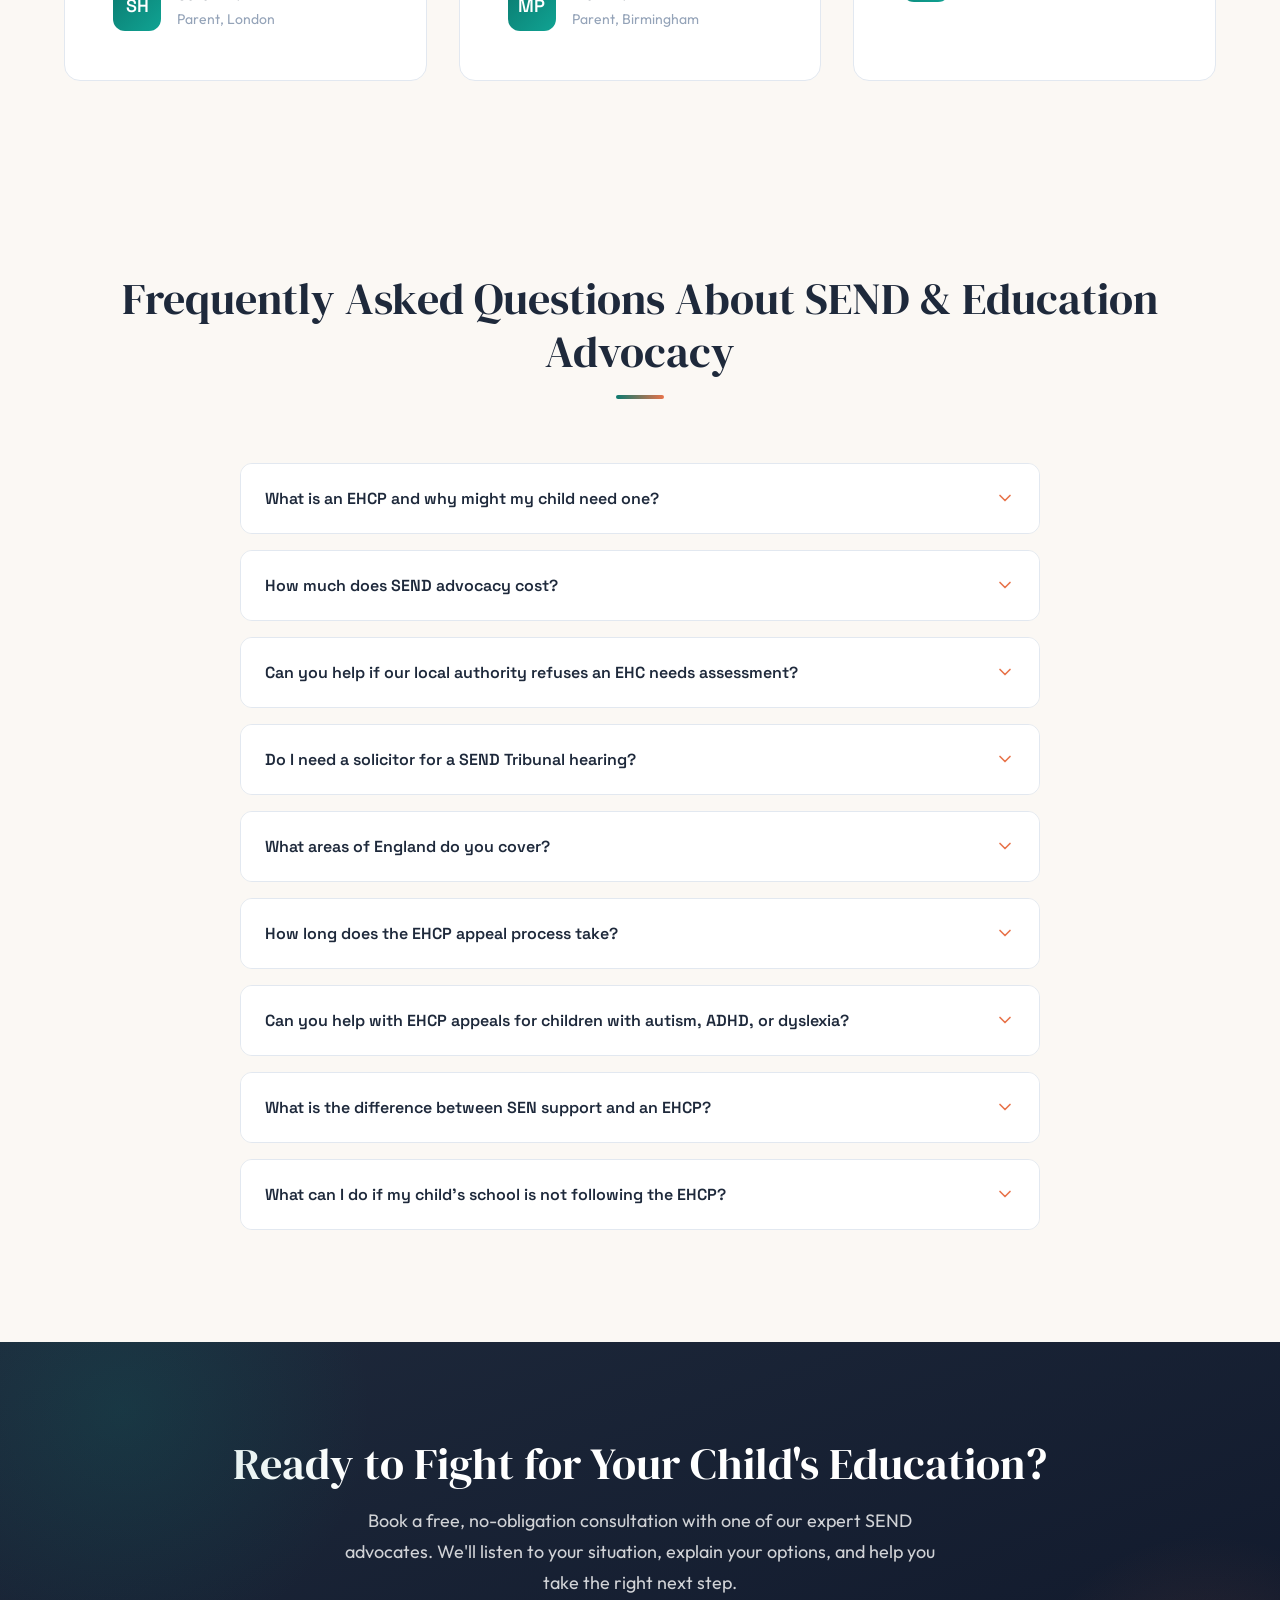
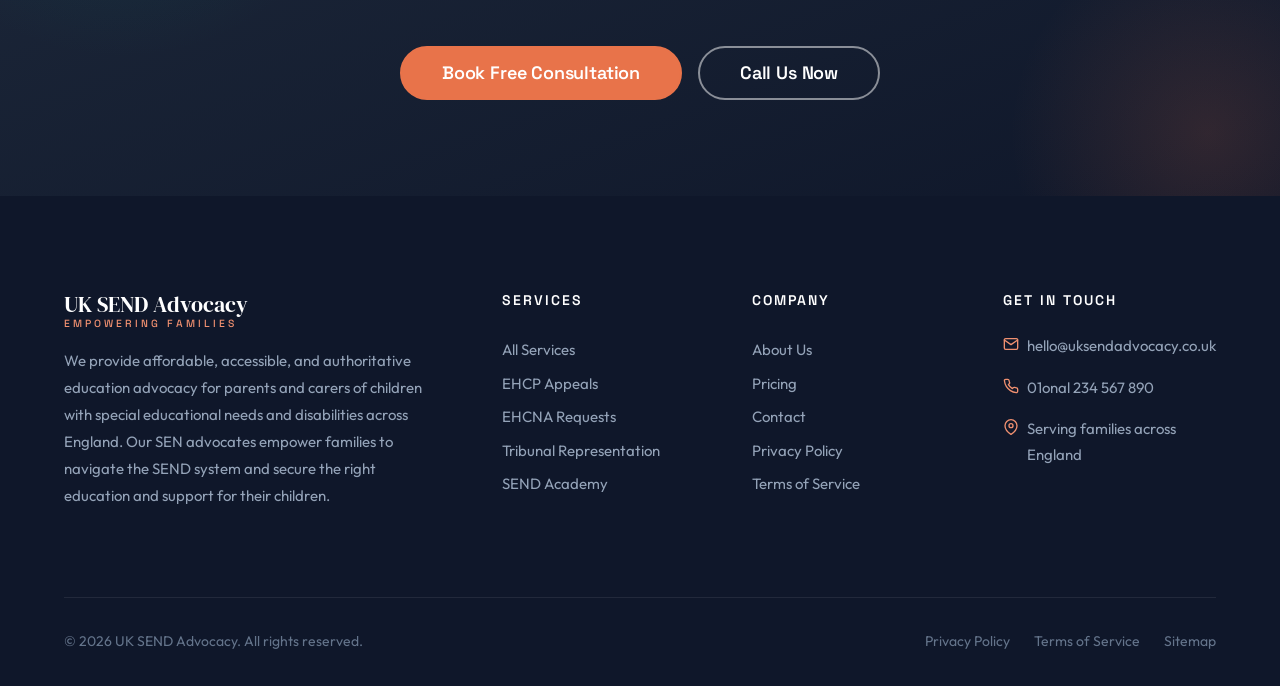
==== commit f3b036e4: "feat: Complete visual rebrand with unique identity distinct from YorkSENDAdvocacy Replace the navy/r" ====
--- a/index.html
+++ b/index.html
@@ -28,7 +28,7 @@
   <!-- Fonts -->
   <link rel="preconnect" href="https://fonts.googleapis.com">
   <link rel="preconnect" href="https://fonts.gstatic.com" crossorigin>
-  <link href="https://fonts.googleapis.com/css2?family=Inter:wght@400;500;600;700&family=Playfair+Display:wght@600;700;800&family=Poppins:wght@400;500;600;700&display=swap" rel="stylesheet">
+  <link href="https://fonts.googleapis.com/css2?family=DM+Serif+Display&family=Outfit:wght@400;500;600;700&family=Space+Grotesk:wght@400;500;600;700&display=swap" rel="stylesheet">
 
   <!-- Stylesheet -->
   <link rel="stylesheet" href="css/styles.css">
--- a/css/styles.css
+++ b/css/styles.css
@@ -1,43 +1,49 @@
 /* ============================================
    UK SEND Advocacy - Main Stylesheet
-   Theme: UK flag inspired (Navy, Red, White)
-   Accessible, Mobile-First, SEO-Optimized
+   Theme: Warm Growth (Emerald & Coral)
+   Distinct, Modern, Approachable
    ============================================ */
 
 /* CSS Custom Properties */
 :root {
-  /* Primary Colors - UK Flag Inspired */
-  --navy: #1B3A5C;
-  --navy-dark: #0F2540;
-  --navy-light: #2A5080;
-  --red: #C8102E;
-  --red-dark: #A00D24;
-  --red-light: #E8344F;
+  /* Primary Colors - Emerald/Teal */
+  --primary: #0B7A6F;
+  --primary-dark: #065F57;
+  --primary-light: #10A393;
+  --primary-subtle: #E6F5F3;
+
+  /* Accent Colors - Warm Coral */
+  --accent: #E8734A;
+  --accent-dark: #D05A30;
+  --accent-light: #F09070;
+
+  /* Warm Neutrals */
   --white: #FFFFFF;
-  --off-white: #F8F9FA;
-
-  /* Neutral Colors */
-  --gray-50: #F9FAFB;
-  --gray-100: #F3F4F6;
-  --gray-200: #E5E7EB;
-  --gray-300: #D1D5DB;
-  --gray-400: #9CA3AF;
-  --gray-500: #6B7280;
-  --gray-600: #4B5563;
-  --gray-700: #374151;
-  --gray-800: #1F2937;
-  --gray-900: #111827;
-
-  /* Accent Colors */
-  --gold: #D4A843;
-  --gold-light: #F0D078;
+  --cream: #FBF8F4;
+  --sand: #F3EDE4;
+
+  /* Neutral Colors - Slate */
+  --gray-50: #F8FAFC;
+  --gray-100: #F1F5F9;
+  --gray-200: #E2E8F0;
+  --gray-300: #CBD5E1;
+  --gray-400: #94A3B8;
+  --gray-500: #64748B;
+  --gray-600: #475569;
+  --gray-700: #334155;
+  --gray-800: #1E293B;
+  --gray-900: #0F172A;
+
+  /* Supplementary */
+  --gold: #E5A63A;
+  --gold-light: #F5CE6E;
   --teal: #0D9488;
-  --sky: #4A90D9;
+  --sky: #38BDF8;
 
   /* Typography */
-  --font-heading: 'Playfair Display', Georgia, 'Times New Roman', serif;
-  --font-body: 'Inter', -apple-system, BlinkMacSystemFont, 'Segoe UI', Roboto, sans-serif;
-  --font-accent: 'Poppins', 'Helvetica Neue', Arial, sans-serif;
+  --font-heading: 'DM Serif Display', Georgia, 'Times New Roman', serif;
+  --font-body: 'Outfit', -apple-system, BlinkMacSystemFont, 'Segoe UI', Roboto, sans-serif;
+  --font-accent: 'Space Grotesk', 'Helvetica Neue', Arial, sans-serif;
 
   /* Spacing */
   --space-xs: 0.25rem;
@@ -50,22 +56,22 @@
   --space-4xl: 6rem;
 
   /* Border Radius */
-  --radius-sm: 4px;
-  --radius-md: 8px;
-  --radius-lg: 12px;
-  --radius-xl: 16px;
+  --radius-sm: 6px;
+  --radius-md: 12px;
+  --radius-lg: 16px;
+  --radius-xl: 24px;
   --radius-full: 9999px;
 
-  /* Shadows */
-  --shadow-sm: 0 1px 2px rgba(0, 0, 0, 0.05);
-  --shadow-md: 0 4px 6px rgba(0, 0, 0, 0.07);
-  --shadow-lg: 0 10px 15px rgba(0, 0, 0, 0.1);
-  --shadow-xl: 0 20px 25px rgba(0, 0, 0, 0.1);
+  /* Shadows - Warmer tint */
+  --shadow-sm: 0 1px 3px rgba(11, 122, 111, 0.06);
+  --shadow-md: 0 4px 12px rgba(11, 122, 111, 0.08);
+  --shadow-lg: 0 12px 24px rgba(11, 122, 111, 0.1);
+  --shadow-xl: 0 24px 48px rgba(11, 122, 111, 0.12);
 
   /* Transitions */
   --transition-fast: 150ms ease;
   --transition-normal: 250ms ease;
-  --transition-slow: 350ms ease;
+  --transition-slow: 400ms cubic-bezier(0.4, 0, 0.2, 1);
 
   /* Container */
   --container-max: 1200px;
@@ -89,9 +95,9 @@
 
 body {
   font-family: var(--font-body);
-  color: var(--gray-800);
+  color: var(--gray-700);
   line-height: 1.7;
-  background-color: var(--white);
+  background-color: var(--cream);
   -webkit-font-smoothing: antialiased;
   -moz-osx-font-smoothing: grayscale;
 }
@@ -103,13 +109,13 @@
 }
 
 a {
-  color: var(--navy);
+  color: var(--primary);
   text-decoration: none;
   transition: color var(--transition-fast);
 }
 
 a:hover {
-  color: var(--red);
+  color: var(--accent);
 }
 
 ul, ol {
@@ -119,19 +125,19 @@
 /* Typography */
 h1, h2, h3, h4, h5, h6 {
   font-family: var(--font-heading);
-  color: var(--navy-dark);
-  line-height: 1.3;
-  font-weight: 700;
-}
-
-h1 { font-size: clamp(2rem, 5vw, 3.25rem); }
-h2 { font-size: clamp(1.625rem, 4vw, 2.5rem); }
+  color: var(--gray-800);
+  line-height: 1.2;
+  font-weight: 400;
+}
+
+h1 { font-size: clamp(2.25rem, 5vw, 3.5rem); }
+h2 { font-size: clamp(1.75rem, 4vw, 2.75rem); }
 h3 { font-size: clamp(1.25rem, 3vw, 1.75rem); }
 h4 { font-size: clamp(1.125rem, 2.5vw, 1.375rem); }
 
 p {
   margin-bottom: var(--space-md);
-  color: var(--gray-700);
+  color: var(--gray-600);
 }
 
 /* Utility Classes */
@@ -150,11 +156,16 @@
 }
 
 .section--gray {
-  background-color: var(--gray-50);
+  background-color: var(--cream);
+}
+
+.section--dark {
+  background-color: var(--gray-800);
+  color: var(--white);
 }
 
 .section--navy {
-  background-color: var(--navy);
+  background-color: var(--primary-dark);
   color: var(--white);
 }
 
@@ -165,7 +176,7 @@
 }
 
 .section--navy p {
-  color: rgba(255, 255, 255, 0.9);
+  color: rgba(255, 255, 255, 0.85);
 }
 
 .section-header {
@@ -181,22 +192,22 @@
   font-size: 1.125rem;
   max-width: 650px;
   margin: 0 auto;
-  color: var(--gray-600);
+  color: var(--gray-500);
 }
 
 .section--navy .section-header p {
-  color: rgba(255, 255, 255, 0.85);
+  color: rgba(255, 255, 255, 0.8);
 }
 
 .text-center { text-align: center; }
 .text-left { text-align: left; }
 
-/* Accent line below headings */
+/* Accent line below headings - pill shape */
 .accent-line {
   display: block;
-  width: 60px;
-  height: 3px;
-  background: var(--red);
+  width: 48px;
+  height: 4px;
+  background: linear-gradient(90deg, var(--primary), var(--accent));
   margin: var(--space-md) auto;
   border-radius: var(--radius-full);
 }
@@ -205,7 +216,7 @@
   margin-left: 0;
 }
 
-/* Buttons */
+/* Buttons - Pill shaped */
 .btn {
   display: inline-flex;
   align-items: center;
@@ -214,63 +225,65 @@
   font-family: var(--font-accent);
   font-size: 1rem;
   font-weight: 600;
-  border-radius: var(--radius-md);
+  border-radius: var(--radius-full);
   border: 2px solid transparent;
   cursor: pointer;
   transition: all var(--transition-normal);
   text-decoration: none;
   gap: 0.5rem;
   line-height: 1;
+  letter-spacing: -0.01em;
 }
 
 .btn--primary {
-  background-color: var(--red);
-  color: var(--white);
-  border-color: var(--red);
+  background-color: var(--accent);
+  color: var(--white);
+  border-color: var(--accent);
 }
 
 .btn--primary:hover {
-  background-color: var(--red-dark);
-  border-color: var(--red-dark);
+  background-color: var(--accent-dark);
+  border-color: var(--accent-dark);
   color: var(--white);
   transform: translateY(-2px);
-  box-shadow: var(--shadow-lg);
+  box-shadow: 0 8px 20px rgba(232, 115, 74, 0.35);
 }
 
 .btn--secondary {
-  background-color: var(--navy);
-  color: var(--white);
-  border-color: var(--navy);
+  background-color: var(--primary);
+  color: var(--white);
+  border-color: var(--primary);
 }
 
 .btn--secondary:hover {
-  background-color: var(--navy-dark);
-  border-color: var(--navy-dark);
+  background-color: var(--primary-dark);
+  border-color: var(--primary-dark);
   color: var(--white);
   transform: translateY(-2px);
-  box-shadow: var(--shadow-lg);
+  box-shadow: 0 8px 20px rgba(11, 122, 111, 0.35);
 }
 
 .btn--outline {
   background-color: transparent;
   color: var(--white);
-  border-color: var(--white);
+  border-color: rgba(255, 255, 255, 0.5);
 }
 
 .btn--outline:hover {
   background-color: var(--white);
-  color: var(--navy);
+  color: var(--primary-dark);
+  border-color: var(--white);
   transform: translateY(-2px);
 }
 
 .btn--outline-navy {
   background-color: transparent;
-  color: var(--navy);
-  border-color: var(--navy);
+  color: var(--primary);
+  border-color: var(--primary);
 }
 
 .btn--outline-navy:hover {
-  background-color: var(--navy);
+  background-color: var(--primary);
   color: var(--white);
   transform: translateY(-2px);
 }
@@ -281,7 +294,7 @@
 }
 
 .btn--sm {
-  padding: 0.625rem 1.25rem;
+  padding: 0.625rem 1.5rem;
   font-size: 0.875rem;
 }
 
@@ -300,15 +313,15 @@
   left: 0;
   right: 0;
   z-index: 1000;
-  background: rgba(255, 255, 255, 0.97);
-  backdrop-filter: blur(10px);
-  -webkit-backdrop-filter: blur(10px);
-  border-bottom: 1px solid var(--gray-200);
+  background: rgba(251, 248, 244, 0.95);
+  backdrop-filter: blur(12px);
+  -webkit-backdrop-filter: blur(12px);
+  border-bottom: 1px solid rgba(0, 0, 0, 0.06);
   transition: box-shadow var(--transition-normal);
 }
 
 .site-header.scrolled {
-  box-shadow: var(--shadow-md);
+  box-shadow: 0 4px 20px rgba(0, 0, 0, 0.06);
 }
 
 .header-inner {
@@ -333,19 +346,19 @@
 
 .logo-text {
   font-family: var(--font-heading);
-  font-size: 1.25rem;
-  font-weight: 700;
-  color: var(--navy-dark);
+  font-size: 1.35rem;
+  font-weight: 400;
+  color: var(--gray-800);
   line-height: 1.2;
 }
 
 .logo-text span {
   display: block;
-  font-size: 0.7rem;
+  font-size: 0.65rem;
   font-family: var(--font-accent);
   font-weight: 500;
-  color: var(--red);
-  letter-spacing: 2px;
+  color: var(--accent);
+  letter-spacing: 3px;
   text-transform: uppercase;
 }
 
@@ -365,7 +378,7 @@
   font-family: var(--font-accent);
   font-size: 0.938rem;
   font-weight: 500;
-  color: var(--gray-700);
+  color: var(--gray-600);
   padding: var(--space-sm) 0;
   position: relative;
   transition: color var(--transition-fast);
@@ -374,22 +387,24 @@
 .nav-links a::after {
   content: '';
   position: absolute;
-  bottom: 0;
-  left: 0;
+  bottom: -2px;
+  left: 50%;
+  transform: translateX(-50%);
   width: 0;
-  height: 2px;
-  background: var(--red);
+  height: 3px;
+  background: var(--accent);
+  border-radius: var(--radius-full);
   transition: width var(--transition-normal);
 }
 
 .nav-links a:hover,
 .nav-links a.active {
-  color: var(--navy);
+  color: var(--gray-800);
 }
 
 .nav-links a:hover::after,
 .nav-links a.active::after {
-  width: 100%;
+  width: 20px;
 }
 
 .nav-cta {
@@ -401,7 +416,7 @@
 .nav-phone {
   font-family: var(--font-accent);
   font-weight: 600;
-  color: var(--navy);
+  color: var(--primary);
   font-size: 0.938rem;
 }
 
@@ -425,7 +440,7 @@
   display: block;
   width: 26px;
   height: 2px;
-  background: var(--navy);
+  background: var(--gray-800);
   border-radius: 2px;
   transition: all var(--transition-normal);
 }
@@ -436,7 +451,7 @@
 .hero {
   position: relative;
   padding: 10rem 0 6rem;
-  background: linear-gradient(135deg, var(--navy-dark) 0%, var(--navy) 50%, var(--navy-light) 100%);
+  background: linear-gradient(160deg, var(--primary-dark) 0%, var(--primary) 40%, var(--primary-light) 100%);
   overflow: hidden;
 }
 
@@ -447,7 +462,20 @@
   left: 0;
   right: 0;
   bottom: 0;
-  background: url("data:image/svg+xml,%3Csvg width='60' height='60' viewBox='0 0 60 60' xmlns='http://www.w3.org/2000/svg'%3E%3Cg fill='none' fill-rule='evenodd'%3E%3Cg fill='%23ffffff' fill-opacity='0.03'%3E%3Cpath d='M36 34v-4h-2v4h-4v2h4v4h2v-4h4v-2h-4zm0-30V0h-2v4h-4v2h4v4h2V6h4V4h-4zM6 34v-4H4v4H0v2h4v4h2v-4h4v-2H6zM6 4V0H4v4H0v2h4v4h2V6h4V4H6z'/%3E%3C/g%3E%3C/g%3E%3C/svg%3E");
+  background: url("data:image/svg+xml,%3Csvg width='40' height='40' viewBox='0 0 40 40' xmlns='http://www.w3.org/2000/svg'%3E%3Cg fill='%23ffffff' fill-opacity='0.04' fill-rule='evenodd'%3E%3Ccircle cx='20' cy='20' r='3'/%3E%3C/g%3E%3C/svg%3E");
+  pointer-events: none;
+}
+
+/* Organic blob decoration */
+.hero::after {
+  content: '';
+  position: absolute;
+  bottom: -120px;
+  right: -80px;
+  width: 500px;
+  height: 500px;
+  background: radial-gradient(circle, rgba(232, 115, 74, 0.2) 0%, transparent 70%);
+  border-radius: 40% 60% 70% 30% / 40% 50% 60% 50%;
   pointer-events: none;
 }
 
@@ -471,7 +499,7 @@
   display: inline-flex;
   align-items: center;
   gap: var(--space-sm);
-  background: rgba(255, 255, 255, 0.1);
+  background: rgba(255, 255, 255, 0.12);
   border: 1px solid rgba(255, 255, 255, 0.2);
   border-radius: var(--radius-full);
   padding: 0.5rem 1.25rem;
@@ -500,8 +528,8 @@
 }
 
 .hero-description {
-  font-size: 1.2rem;
-  color: rgba(255, 255, 255, 0.9);
+  font-size: 1.15rem;
+  color: rgba(255, 255, 255, 0.88);
   margin-bottom: var(--space-2xl);
   line-height: 1.8;
 }
@@ -521,14 +549,14 @@
 .hero-stat-number {
   display: block;
   font-family: var(--font-heading);
-  font-size: 2rem;
-  font-weight: 700;
+  font-size: 2.25rem;
+  font-weight: 400;
   color: var(--gold-light);
 }
 
 .hero-stat-label {
   font-size: 0.875rem;
-  color: rgba(255, 255, 255, 0.7);
+  color: rgba(255, 255, 255, 0.65);
   font-family: var(--font-accent);
 }
 
@@ -539,9 +567,9 @@
 }
 
 .hero-card {
-  background: rgba(255, 255, 255, 0.08);
+  background: rgba(255, 255, 255, 0.1);
   backdrop-filter: blur(20px);
-  border: 1px solid rgba(255, 255, 255, 0.12);
+  border: 1px solid rgba(255, 255, 255, 0.15);
   border-radius: var(--radius-xl);
   padding: var(--space-2xl);
   width: 100%;
@@ -568,14 +596,14 @@
 
 .hero-card-icon {
   flex-shrink: 0;
-  width: 40px;
-  height: 40px;
-  background: rgba(200, 16, 46, 0.2);
+  width: 44px;
+  height: 44px;
+  background: rgba(232, 115, 74, 0.2);
   border-radius: var(--radius-md);
   display: flex;
   align-items: center;
   justify-content: center;
-  color: var(--red-light);
+  color: var(--accent-light);
 }
 
 .hero-card-text h4 {
@@ -586,7 +614,7 @@
 }
 
 .hero-card-text p {
-  color: rgba(255, 255, 255, 0.65);
+  color: rgba(255, 255, 255, 0.6);
   font-size: 0.875rem;
   margin-bottom: 0;
 }
@@ -619,7 +647,7 @@
 }
 
 .trust-item svg {
-  color: var(--teal);
+  color: var(--primary);
   flex-shrink: 0;
 }
 
@@ -637,38 +665,39 @@
   border-radius: var(--radius-lg);
   padding: var(--space-2xl);
   border: 1px solid var(--gray-200);
-  transition: all var(--transition-normal);
+  transition: all var(--transition-slow);
   position: relative;
   overflow: hidden;
+  border-left: 4px solid transparent;
 }
 
 .service-card::before {
   content: '';
   position: absolute;
   top: 0;
-  left: 0;
   right: 0;
-  height: 4px;
-  background: linear-gradient(90deg, var(--navy), var(--red));
-  transform: scaleX(0);
-  transform-origin: left;
-  transition: transform var(--transition-normal);
+  width: 120px;
+  height: 120px;
+  background: radial-gradient(circle at top right, var(--primary-subtle), transparent 70%);
+  opacity: 0;
+  transition: opacity var(--transition-normal);
+  pointer-events: none;
 }
 
 .service-card:hover {
-  border-color: var(--navy-light);
+  border-left-color: var(--primary);
   box-shadow: var(--shadow-lg);
   transform: translateY(-4px);
 }
 
 .service-card:hover::before {
-  transform: scaleX(1);
+  opacity: 1;
 }
 
 .service-icon {
   width: 56px;
   height: 56px;
-  background: linear-gradient(135deg, var(--navy), var(--navy-light));
+  background: linear-gradient(135deg, var(--primary), var(--primary-light));
   border-radius: var(--radius-md);
   display: flex;
   align-items: center;
@@ -693,12 +722,12 @@
   font-family: var(--font-accent);
   font-weight: 600;
   font-size: 0.938rem;
-  color: var(--red);
+  color: var(--accent);
   transition: gap var(--transition-normal);
 }
 
 .service-link:hover {
-  color: var(--red-dark);
+  color: var(--accent-dark);
   gap: var(--space-md);
 }
 
@@ -720,12 +749,12 @@
   width: 64px;
   height: 64px;
   margin: 0 auto var(--space-lg);
-  background: rgba(200, 16, 46, 0.08);
-  border-radius: 50%;
+  background: var(--primary-subtle);
+  border-radius: var(--radius-lg);
   display: flex;
   align-items: center;
   justify-content: center;
-  color: var(--red);
+  color: var(--primary);
 }
 
 .feature-item h3 {
@@ -758,12 +787,12 @@
   display: flex;
   align-items: center;
   justify-content: center;
-  width: 48px;
-  height: 48px;
-  background: var(--red);
-  color: var(--white);
-  border-radius: 50%;
-  font-family: var(--font-heading);
+  width: 52px;
+  height: 52px;
+  background: linear-gradient(135deg, var(--primary), var(--primary-light));
+  color: var(--white);
+  border-radius: var(--radius-md);
+  font-family: var(--font-accent);
   font-size: 1.25rem;
   font-weight: 700;
   margin: 0 auto var(--space-lg);
@@ -795,6 +824,18 @@
   position: relative;
 }
 
+.testimonial-card::before {
+  content: '\201C';
+  position: absolute;
+  top: var(--space-lg);
+  right: var(--space-xl);
+  font-family: var(--font-heading);
+  font-size: 5rem;
+  line-height: 1;
+  color: var(--primary-subtle);
+  pointer-events: none;
+}
+
 .testimonial-stars {
   color: var(--gold);
   margin-bottom: var(--space-md);
@@ -805,7 +846,7 @@
 .testimonial-card blockquote {
   font-size: 1rem;
   font-style: italic;
-  color: var(--gray-700);
+  color: var(--gray-600);
   margin-bottom: var(--space-lg);
   line-height: 1.8;
 }
@@ -819,8 +860,8 @@
 .testimonial-avatar {
   width: 48px;
   height: 48px;
-  border-radius: 50%;
-  background: linear-gradient(135deg, var(--navy), var(--sky));
+  border-radius: var(--radius-md);
+  background: linear-gradient(135deg, var(--primary), var(--primary-light));
   display: flex;
   align-items: center;
   justify-content: center;
@@ -833,12 +874,12 @@
 .testimonial-name {
   font-family: var(--font-accent);
   font-weight: 600;
-  color: var(--navy);
+  color: var(--gray-800);
 }
 
 .testimonial-role {
   font-size: 0.875rem;
-  color: var(--gray-500);
+  color: var(--gray-400);
 }
 
 /* ============================================
@@ -853,7 +894,7 @@
 
 .pricing-card {
   background: var(--white);
-  border-radius: var(--radius-lg);
+  border-radius: var(--radius-xl);
   padding: var(--space-2xl);
   border: 2px solid var(--gray-200);
   text-align: center;
@@ -864,7 +905,7 @@
 }
 
 .pricing-card--featured {
-  border-color: var(--red);
+  border-color: var(--primary);
   transform: scale(1.03);
   box-shadow: var(--shadow-xl);
 }
@@ -874,7 +915,7 @@
   top: -14px;
   left: 50%;
   transform: translateX(-50%);
-  background: var(--red);
+  background: linear-gradient(90deg, var(--primary), var(--primary-light));
   color: var(--white);
   font-family: var(--font-accent);
   font-size: 0.8rem;
@@ -893,20 +934,20 @@
 .pricing-card .price {
   font-family: var(--font-heading);
   font-size: 2.5rem;
-  font-weight: 700;
-  color: var(--navy);
+  font-weight: 400;
+  color: var(--primary-dark);
   margin: var(--space-lg) 0;
 }
 
 .pricing-card .price small {
   font-size: 1rem;
   font-weight: 400;
-  color: var(--gray-500);
+  color: var(--gray-400);
 }
 
 .pricing-card .price-note {
   font-size: 0.875rem;
-  color: var(--gray-500);
+  color: var(--gray-400);
   margin-top: -0.5rem;
   margin-bottom: var(--space-lg);
 }
@@ -923,11 +964,11 @@
   gap: var(--space-sm);
   padding: var(--space-sm) 0;
   font-size: 0.938rem;
-  color: var(--gray-700);
+  color: var(--gray-600);
 }
 
 .pricing-features li svg {
-  color: var(--teal);
+  color: var(--primary);
   flex-shrink: 0;
   margin-top: 3px;
 }
@@ -941,7 +982,7 @@
    CTA SECTION
    ============================================ */
 .cta-section {
-  background: linear-gradient(135deg, var(--navy-dark) 0%, var(--navy) 100%);
+  background: linear-gradient(160deg, var(--gray-800) 0%, var(--gray-900) 100%);
   padding: var(--space-4xl) 0;
   text-align: center;
   position: relative;
@@ -951,21 +992,32 @@
 .cta-section::before {
   content: '';
   position: absolute;
-  top: -50%;
-  right: -20%;
+  top: -40%;
+  left: -10%;
   width: 500px;
   height: 500px;
-  background: radial-gradient(circle, rgba(200, 16, 46, 0.15) 0%, transparent 70%);
+  background: radial-gradient(circle, rgba(11, 122, 111, 0.2) 0%, transparent 70%);
   pointer-events: none;
 }
 
+.cta-section::after {
+  content: '';
+  position: absolute;
+  bottom: -30%;
+  right: -10%;
+  width: 400px;
+  height: 400px;
+  background: radial-gradient(circle, rgba(232, 115, 74, 0.15) 0%, transparent 70%);
+  pointer-events: none;
+}
+
 .cta-section h2 {
   color: var(--white);
   margin-bottom: var(--space-md);
 }
 
 .cta-section p {
-  color: rgba(255, 255, 255, 0.85);
+  color: rgba(255, 255, 255, 0.8);
   font-size: 1.125rem;
   max-width: 600px;
   margin: 0 auto var(--space-2xl);
@@ -984,11 +1036,13 @@
   border-radius: var(--radius-md);
   margin-bottom: var(--space-md);
   overflow: hidden;
-  transition: border-color var(--transition-fast);
+  transition: border-color var(--transition-fast), box-shadow var(--transition-fast);
+  background: var(--white);
 }
 
 .faq-item.active {
-  border-color: var(--navy-light);
+  border-color: var(--primary);
+  box-shadow: 0 0 0 3px var(--primary-subtle);
 }
 
 .faq-question {
@@ -1004,7 +1058,7 @@
   font-family: var(--font-accent);
   font-size: 1rem;
   font-weight: 600;
-  color: var(--navy-dark);
+  color: var(--gray-800);
   transition: background var(--transition-fast);
 }
 
@@ -1015,7 +1069,7 @@
 .faq-question svg {
   flex-shrink: 0;
   transition: transform var(--transition-normal);
-  color: var(--red);
+  color: var(--accent);
 }
 
 .faq-item.active .faq-question svg {
@@ -1030,7 +1084,7 @@
 
 .faq-answer-inner {
   padding: 0 var(--space-lg) var(--space-lg);
-  color: var(--gray-700);
+  color: var(--gray-600);
   line-height: 1.8;
 }
 
@@ -1048,7 +1102,7 @@
   grid-template-columns: 2fr 1fr 1fr 1fr;
   gap: var(--space-3xl);
   padding-bottom: var(--space-3xl);
-  border-bottom: 1px solid rgba(255, 255, 255, 0.1);
+  border-bottom: 1px solid rgba(255, 255, 255, 0.08);
 }
 
 .footer-brand p {
@@ -1064,16 +1118,16 @@
 }
 
 .footer-brand .logo-text span {
-  color: var(--red-light);
+  color: var(--accent-light);
 }
 
 .footer-col h4 {
   color: var(--white);
   font-family: var(--font-accent);
-  font-size: 0.938rem;
+  font-size: 0.875rem;
   font-weight: 600;
   text-transform: uppercase;
-  letter-spacing: 1px;
+  letter-spacing: 2px;
   margin-bottom: var(--space-lg);
 }
 
@@ -1086,7 +1140,7 @@
 }
 
 .footer-col a:hover {
-  color: var(--white);
+  color: var(--accent-light);
 }
 
 .footer-contact-item {
@@ -1100,7 +1154,7 @@
 .footer-contact-item svg {
   flex-shrink: 0;
   margin-top: 3px;
-  color: var(--red-light);
+  color: var(--accent-light);
 }
 
 .footer-bottom {
@@ -1129,7 +1183,7 @@
 }
 
 .footer-legal a:hover {
-  color: var(--white);
+  color: var(--accent-light);
 }
 
 /* ============================================
@@ -1137,13 +1191,27 @@
    ============================================ */
 .page-hero {
   padding: 9rem 0 4rem;
-  background: linear-gradient(135deg, var(--navy-dark) 0%, var(--navy) 100%);
+  background: linear-gradient(160deg, var(--primary-dark) 0%, var(--primary) 100%);
   text-align: center;
+  position: relative;
+  overflow: hidden;
+}
+
+.page-hero::before {
+  content: '';
+  position: absolute;
+  top: 0;
+  left: 0;
+  right: 0;
+  bottom: 0;
+  background: url("data:image/svg+xml,%3Csvg width='40' height='40' viewBox='0 0 40 40' xmlns='http://www.w3.org/2000/svg'%3E%3Cg fill='%23ffffff' fill-opacity='0.04' fill-rule='evenodd'%3E%3Ccircle cx='20' cy='20' r='3'/%3E%3C/g%3E%3C/svg%3E");
+  pointer-events: none;
 }
 
 .page-hero h1 {
   color: var(--white);
   margin-bottom: var(--space-md);
+  position: relative;
 }
 
 .page-hero p {
@@ -1151,6 +1219,7 @@
   font-size: 1.125rem;
   max-width: 600px;
   margin: 0 auto;
+  position: relative;
 }
 
 .breadcrumb {
@@ -1161,10 +1230,11 @@
   margin-bottom: var(--space-lg);
   font-family: var(--font-accent);
   font-size: 0.875rem;
+  position: relative;
 }
 
 .breadcrumb a {
-  color: rgba(255, 255, 255, 0.6);
+  color: rgba(255, 255, 255, 0.55);
 }
 
 .breadcrumb a:hover {
@@ -1172,7 +1242,7 @@
 }
 
 .breadcrumb span {
-  color: rgba(255, 255, 255, 0.4);
+  color: rgba(255, 255, 255, 0.35);
 }
 
 .breadcrumb .current {
@@ -1190,9 +1260,9 @@
 }
 
 .about-image {
-  border-radius: var(--radius-lg);
+  border-radius: var(--radius-xl);
   overflow: hidden;
-  background: linear-gradient(135deg, var(--navy), var(--navy-light));
+  background: linear-gradient(135deg, var(--primary), var(--primary-light));
   aspect-ratio: 4/3;
   display: flex;
   align-items: center;
@@ -1213,18 +1283,24 @@
   padding: var(--space-2xl);
   border: 1px solid var(--gray-200);
   text-align: center;
+  transition: all var(--transition-normal);
+}
+
+.value-card:hover {
+  box-shadow: var(--shadow-md);
+  transform: translateY(-2px);
 }
 
 .value-icon {
   width: 56px;
   height: 56px;
   margin: 0 auto var(--space-lg);
-  background: rgba(27, 58, 92, 0.08);
-  border-radius: 50%;
+  background: var(--primary-subtle);
+  border-radius: var(--radius-md);
   display: flex;
   align-items: center;
   justify-content: center;
-  color: var(--navy);
+  color: var(--primary);
   font-size: 1.5rem;
 }
 
@@ -1239,7 +1315,7 @@
 
 .contact-form {
   background: var(--white);
-  border-radius: var(--radius-lg);
+  border-radius: var(--radius-xl);
   padding: var(--space-2xl);
   border: 1px solid var(--gray-200);
 }
@@ -1253,7 +1329,7 @@
   font-family: var(--font-accent);
   font-weight: 600;
   font-size: 0.875rem;
-  color: var(--navy-dark);
+  color: var(--gray-800);
   margin-bottom: var(--space-sm);
 }
 
@@ -1267,7 +1343,7 @@
   font-family: var(--font-body);
   font-size: 1rem;
   color: var(--gray-800);
-  transition: border-color var(--transition-fast);
+  transition: border-color var(--transition-fast), box-shadow var(--transition-fast);
   background: var(--white);
 }
 
@@ -1275,8 +1351,8 @@
 .form-group select:focus,
 .form-group textarea:focus {
   outline: none;
-  border-color: var(--navy);
-  box-shadow: 0 0 0 3px rgba(27, 58, 92, 0.1);
+  border-color: var(--primary);
+  box-shadow: 0 0 0 3px var(--primary-subtle);
 }
 
 .form-group textarea {
@@ -1291,18 +1367,24 @@
 }
 
 .contact-info-card {
-  background: var(--gray-50);
+  background: var(--white);
   border-radius: var(--radius-lg);
   padding: var(--space-xl);
   display: flex;
   align-items: flex-start;
   gap: var(--space-lg);
+  border: 1px solid var(--gray-200);
+  transition: all var(--transition-normal);
+}
+
+.contact-info-card:hover {
+  box-shadow: var(--shadow-sm);
 }
 
 .contact-info-icon {
   width: 48px;
   height: 48px;
-  background: var(--navy);
+  background: linear-gradient(135deg, var(--primary), var(--primary-light));
   border-radius: var(--radius-md);
   display: flex;
   align-items: center;
@@ -1342,9 +1424,9 @@
 }
 
 .content-image {
-  border-radius: var(--radius-lg);
+  border-radius: var(--radius-xl);
   overflow: hidden;
-  background: linear-gradient(135deg, var(--navy), var(--red));
+  background: linear-gradient(135deg, var(--primary), var(--accent));
   aspect-ratio: 16/10;
   display: flex;
   align-items: center;
@@ -1369,11 +1451,11 @@
   gap: var(--space-sm);
   padding: var(--space-xs) 0;
   font-size: 0.95rem;
-  color: var(--gray-700);
+  color: var(--gray-600);
 }
 
 .content-text ul li svg {
-  color: var(--teal);
+  color: var(--primary);
   flex-shrink: 0;
   margin-top: 4px;
 }
@@ -1386,7 +1468,7 @@
   top: -100px;
   left: 50%;
   transform: translateX(-50%);
-  background: var(--navy);
+  background: var(--primary);
   color: var(--white);
   padding: var(--space-md) var(--space-xl);
   border-radius: 0 0 var(--radius-md) var(--radius-md);
@@ -1466,7 +1548,7 @@
     left: 0;
     right: 0;
     bottom: 0;
-    background: var(--white);
+    background: var(--cream);
     padding: 6rem var(--space-xl) var(--space-xl);
     z-index: 999;
     align-items: center;
@@ -1475,6 +1557,7 @@
 
   .nav-links.mobile-open a {
     font-size: 1.25rem;
+    color: var(--gray-800);
   }
 
   .menu-toggle.active {
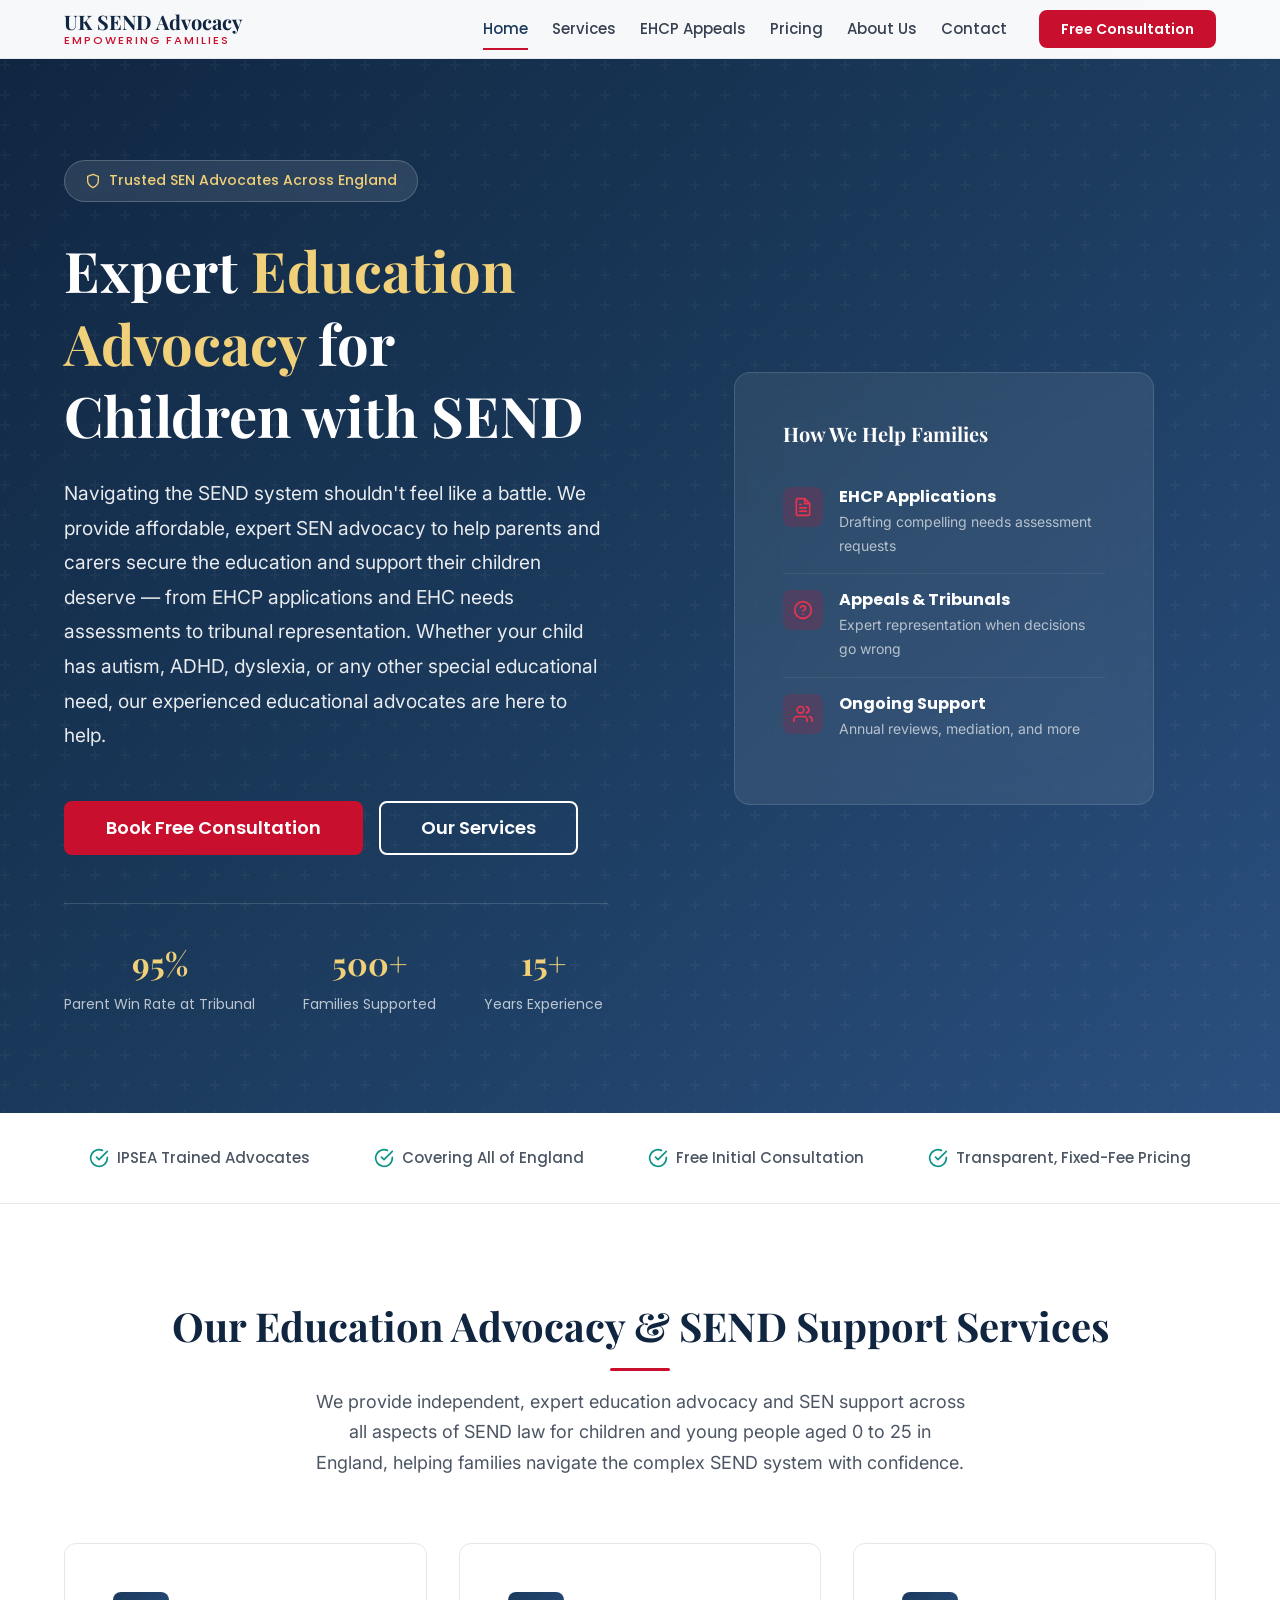
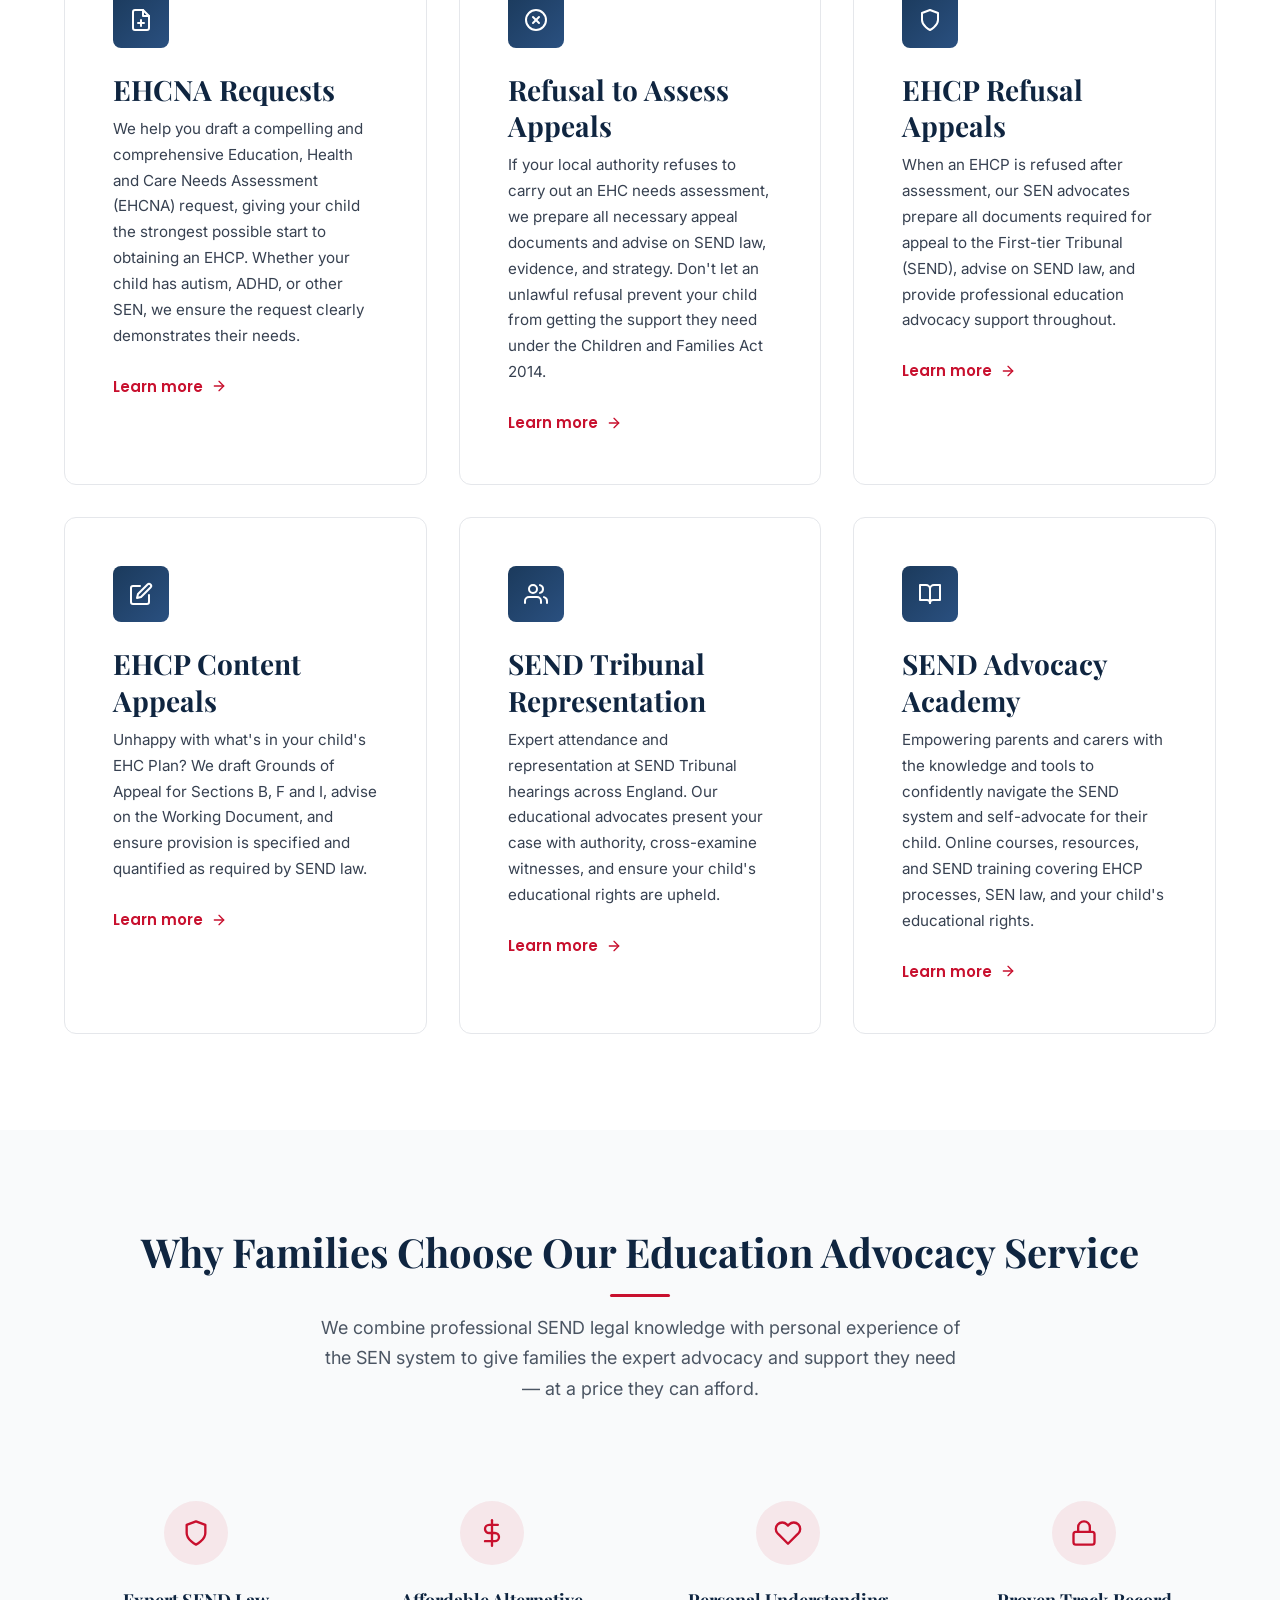
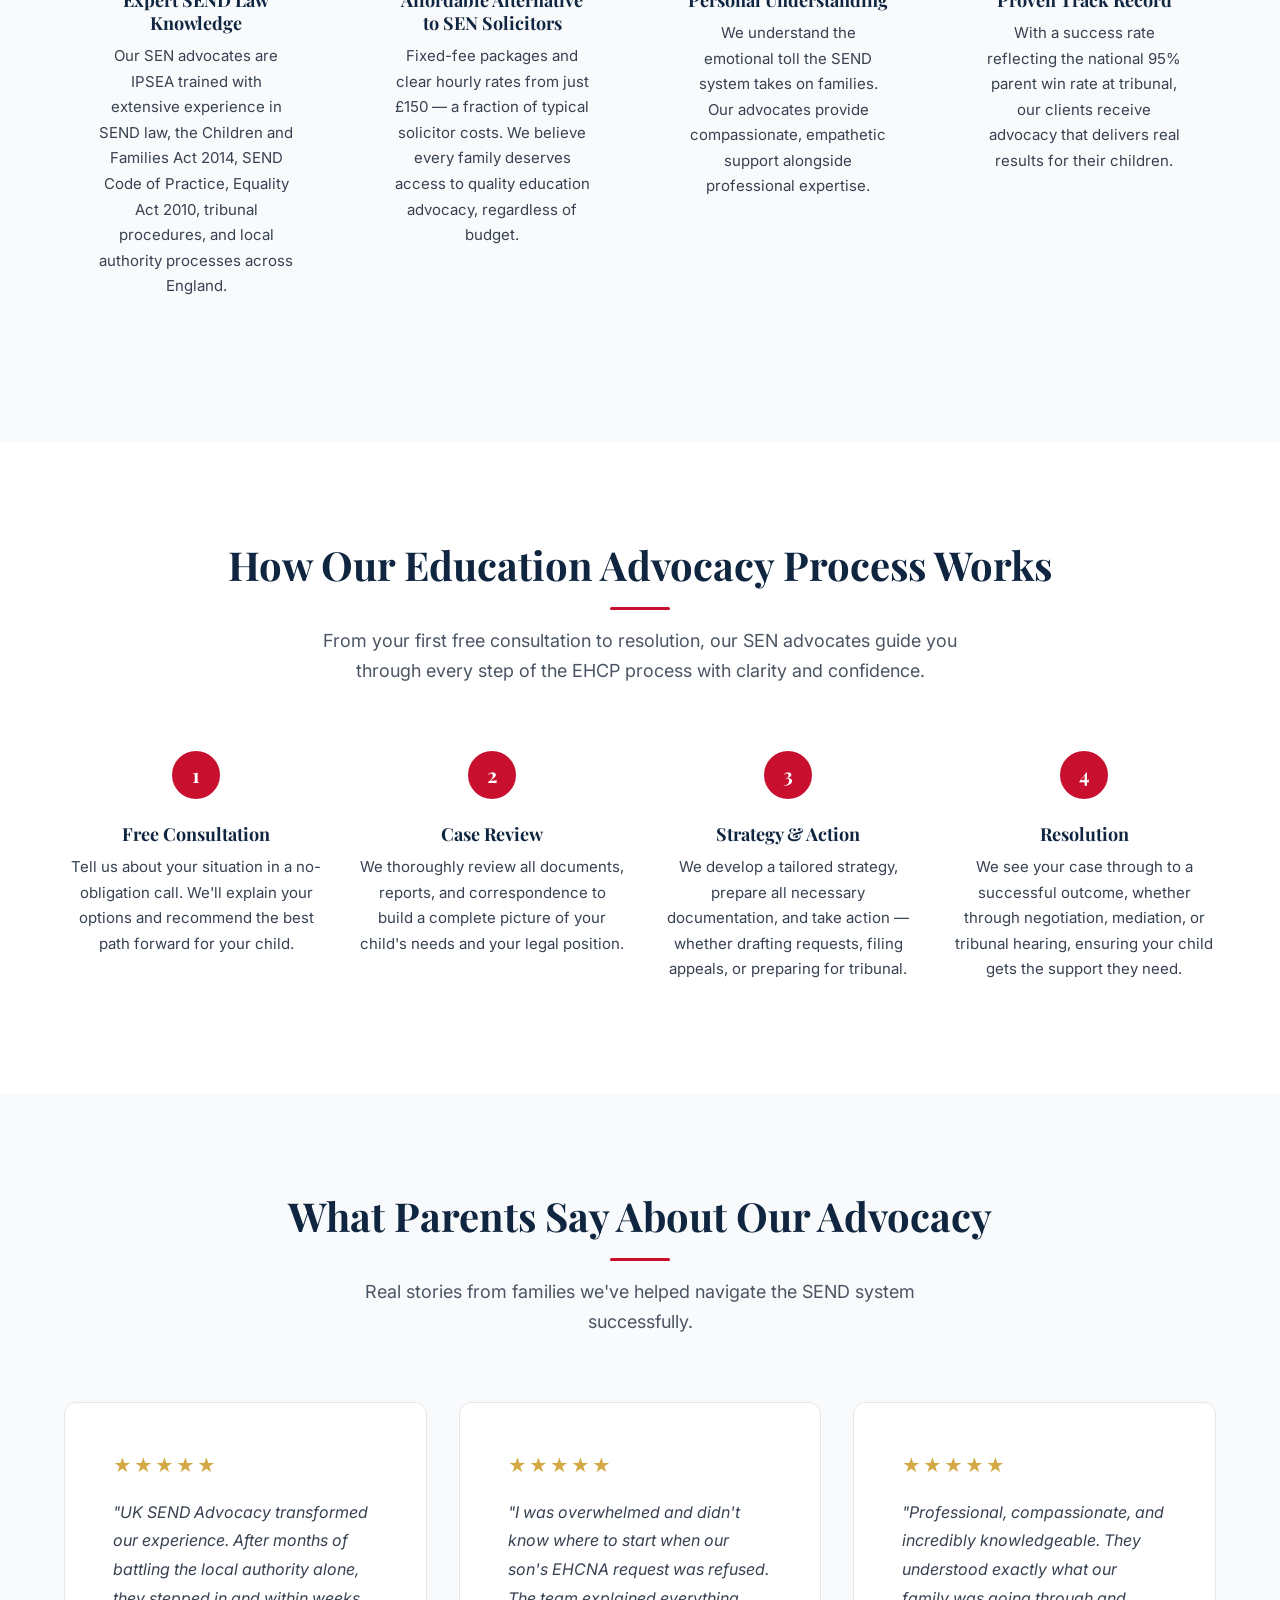
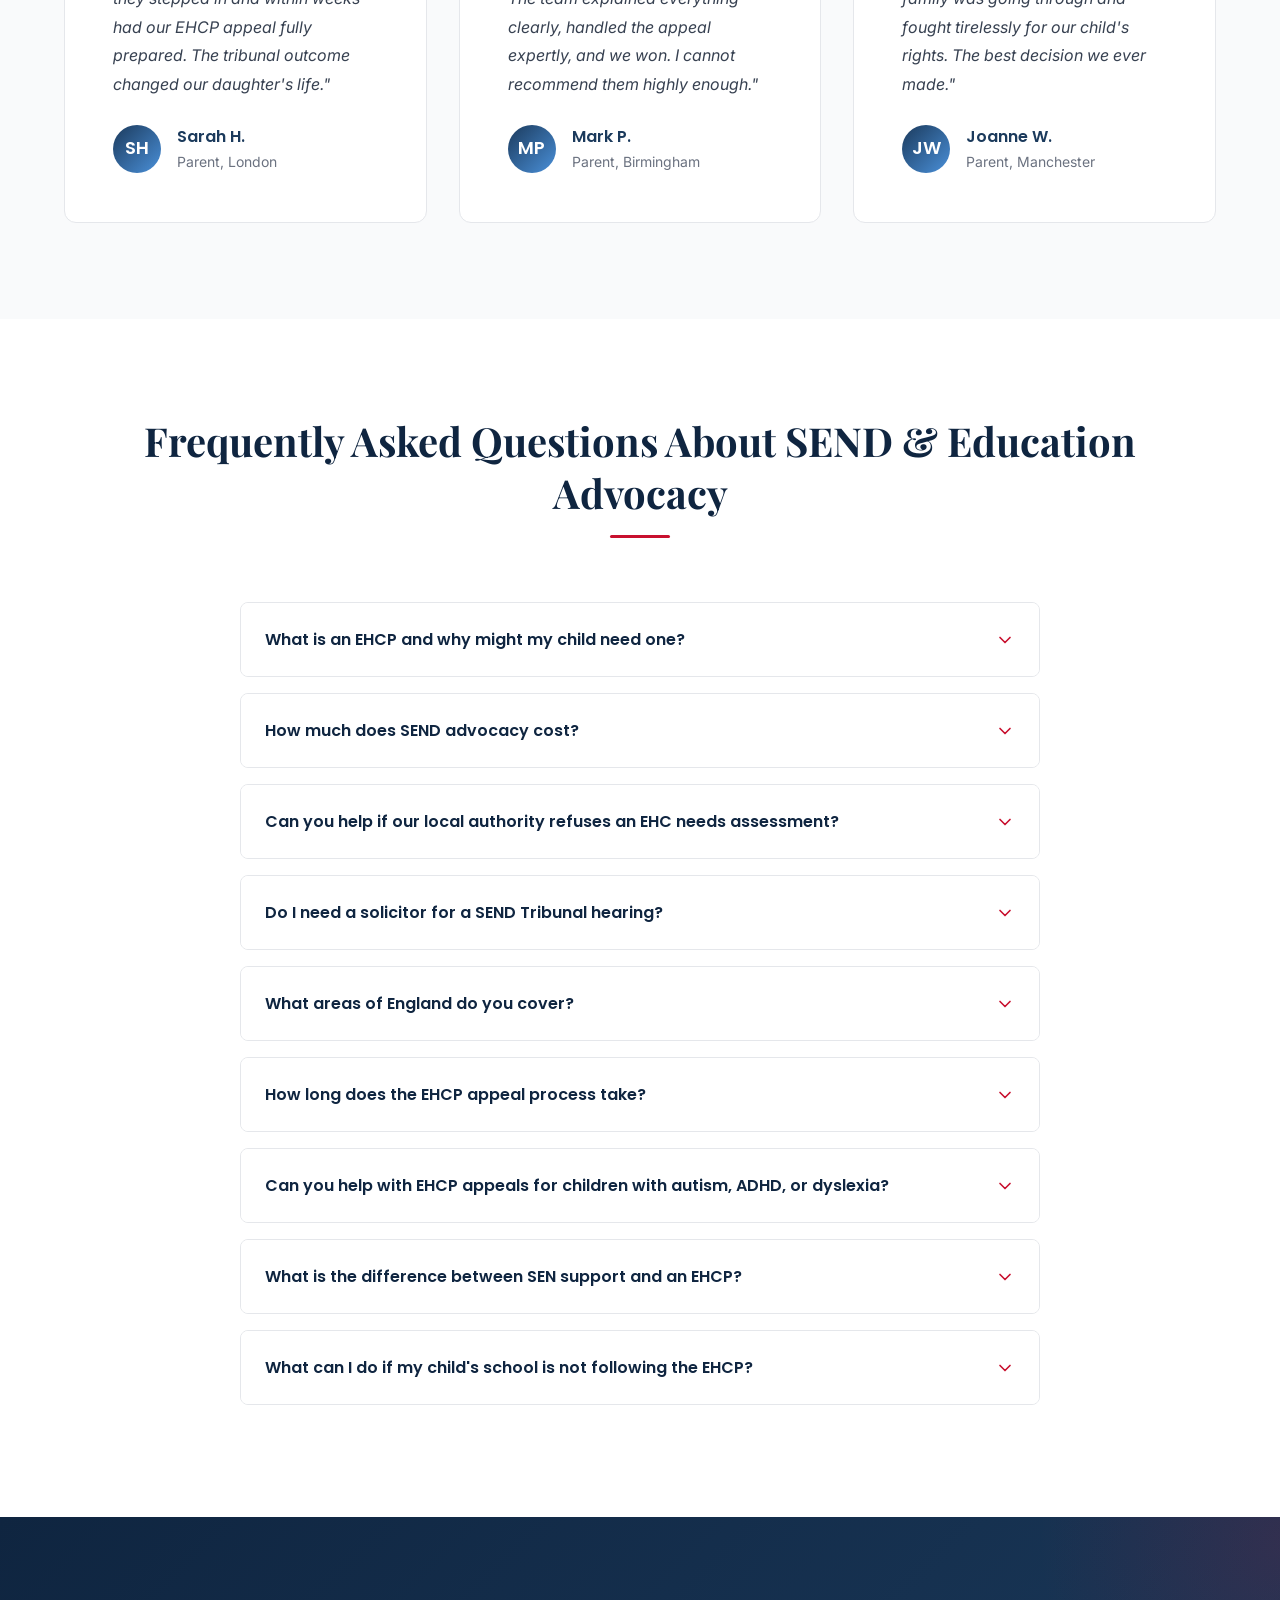
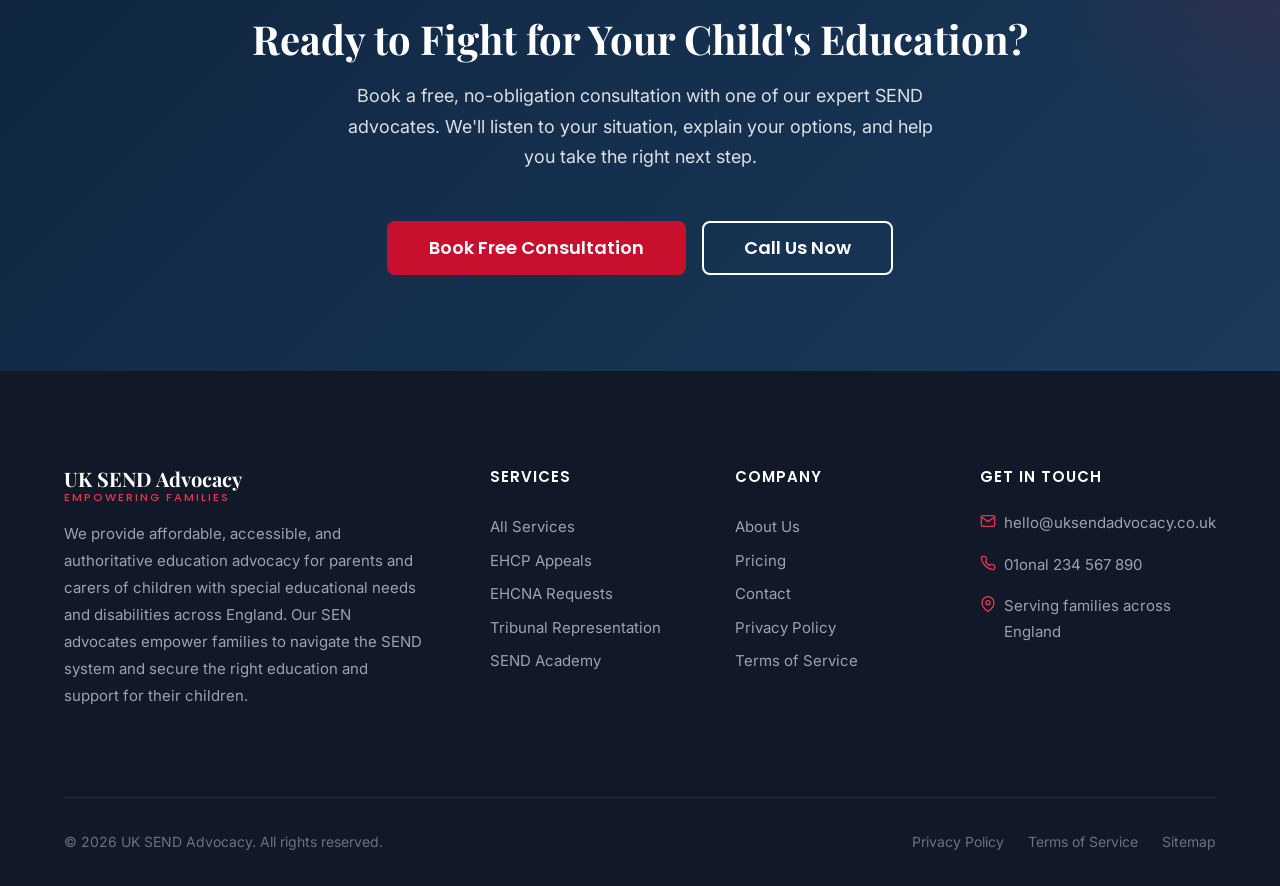
==== commit d3fa1b7a: "revert: Undo visual rebrand, restore original UK flag-inspired colour scheme Reverts the emerald/cor" ====
--- a/index.html
+++ b/index.html
@@ -28,7 +28,7 @@
   <!-- Fonts -->
   <link rel="preconnect" href="https://fonts.googleapis.com">
   <link rel="preconnect" href="https://fonts.gstatic.com" crossorigin>
-  <link href="https://fonts.googleapis.com/css2?family=DM+Serif+Display&family=Outfit:wght@400;500;600;700&family=Space+Grotesk:wght@400;500;600;700&display=swap" rel="stylesheet">
+  <link href="https://fonts.googleapis.com/css2?family=Inter:wght@400;500;600;700&family=Playfair+Display:wght@600;700;800&family=Poppins:wght@400;500;600;700&display=swap" rel="stylesheet">
 
   <!-- Stylesheet -->
   <link rel="stylesheet" href="css/styles.css">
--- a/css/styles.css
+++ b/css/styles.css
@@ -1,49 +1,43 @@
 /* ============================================
    UK SEND Advocacy - Main Stylesheet
-   Theme: Warm Growth (Emerald & Coral)
-   Distinct, Modern, Approachable
+   Theme: UK flag inspired (Navy, Red, White)
+   Accessible, Mobile-First, SEO-Optimized
    ============================================ */
 
 /* CSS Custom Properties */
 :root {
-  /* Primary Colors - Emerald/Teal */
-  --primary: #0B7A6F;
-  --primary-dark: #065F57;
-  --primary-light: #10A393;
-  --primary-subtle: #E6F5F3;
-
-  /* Accent Colors - Warm Coral */
-  --accent: #E8734A;
-  --accent-dark: #D05A30;
-  --accent-light: #F09070;
-
-  /* Warm Neutrals */
+  /* Primary Colors - UK Flag Inspired */
+  --navy: #1B3A5C;
+  --navy-dark: #0F2540;
+  --navy-light: #2A5080;
+  --red: #C8102E;
+  --red-dark: #A00D24;
+  --red-light: #E8344F;
   --white: #FFFFFF;
-  --cream: #FBF8F4;
-  --sand: #F3EDE4;
-
-  /* Neutral Colors - Slate */
-  --gray-50: #F8FAFC;
-  --gray-100: #F1F5F9;
-  --gray-200: #E2E8F0;
-  --gray-300: #CBD5E1;
-  --gray-400: #94A3B8;
-  --gray-500: #64748B;
-  --gray-600: #475569;
-  --gray-700: #334155;
-  --gray-800: #1E293B;
-  --gray-900: #0F172A;
-
-  /* Supplementary */
-  --gold: #E5A63A;
-  --gold-light: #F5CE6E;
+  --off-white: #F8F9FA;
+
+  /* Neutral Colors */
+  --gray-50: #F9FAFB;
+  --gray-100: #F3F4F6;
+  --gray-200: #E5E7EB;
+  --gray-300: #D1D5DB;
+  --gray-400: #9CA3AF;
+  --gray-500: #6B7280;
+  --gray-600: #4B5563;
+  --gray-700: #374151;
+  --gray-800: #1F2937;
+  --gray-900: #111827;
+
+  /* Accent Colors */
+  --gold: #D4A843;
+  --gold-light: #F0D078;
   --teal: #0D9488;
-  --sky: #38BDF8;
+  --sky: #4A90D9;
 
   /* Typography */
-  --font-heading: 'DM Serif Display', Georgia, 'Times New Roman', serif;
-  --font-body: 'Outfit', -apple-system, BlinkMacSystemFont, 'Segoe UI', Roboto, sans-serif;
-  --font-accent: 'Space Grotesk', 'Helvetica Neue', Arial, sans-serif;
+  --font-heading: 'Playfair Display', Georgia, 'Times New Roman', serif;
+  --font-body: 'Inter', -apple-system, BlinkMacSystemFont, 'Segoe UI', Roboto, sans-serif;
+  --font-accent: 'Poppins', 'Helvetica Neue', Arial, sans-serif;
 
   /* Spacing */
   --space-xs: 0.25rem;
@@ -56,22 +50,22 @@
   --space-4xl: 6rem;
 
   /* Border Radius */
-  --radius-sm: 6px;
-  --radius-md: 12px;
-  --radius-lg: 16px;
-  --radius-xl: 24px;
+  --radius-sm: 4px;
+  --radius-md: 8px;
+  --radius-lg: 12px;
+  --radius-xl: 16px;
   --radius-full: 9999px;
 
-  /* Shadows - Warmer tint */
-  --shadow-sm: 0 1px 3px rgba(11, 122, 111, 0.06);
-  --shadow-md: 0 4px 12px rgba(11, 122, 111, 0.08);
-  --shadow-lg: 0 12px 24px rgba(11, 122, 111, 0.1);
-  --shadow-xl: 0 24px 48px rgba(11, 122, 111, 0.12);
+  /* Shadows */
+  --shadow-sm: 0 1px 2px rgba(0, 0, 0, 0.05);
+  --shadow-md: 0 4px 6px rgba(0, 0, 0, 0.07);
+  --shadow-lg: 0 10px 15px rgba(0, 0, 0, 0.1);
+  --shadow-xl: 0 20px 25px rgba(0, 0, 0, 0.1);
 
   /* Transitions */
   --transition-fast: 150ms ease;
   --transition-normal: 250ms ease;
-  --transition-slow: 400ms cubic-bezier(0.4, 0, 0.2, 1);
+  --transition-slow: 350ms ease;
 
   /* Container */
   --container-max: 1200px;
@@ -95,9 +89,9 @@
 
 body {
   font-family: var(--font-body);
-  color: var(--gray-700);
+  color: var(--gray-800);
   line-height: 1.7;
-  background-color: var(--cream);
+  background-color: var(--white);
   -webkit-font-smoothing: antialiased;
   -moz-osx-font-smoothing: grayscale;
 }
@@ -109,13 +103,13 @@
 }
 
 a {
-  color: var(--primary);
+  color: var(--navy);
   text-decoration: none;
   transition: color var(--transition-fast);
 }
 
 a:hover {
-  color: var(--accent);
+  color: var(--red);
 }
 
 ul, ol {
@@ -125,19 +119,19 @@
 /* Typography */
 h1, h2, h3, h4, h5, h6 {
   font-family: var(--font-heading);
-  color: var(--gray-800);
-  line-height: 1.2;
-  font-weight: 400;
-}
-
-h1 { font-size: clamp(2.25rem, 5vw, 3.5rem); }
-h2 { font-size: clamp(1.75rem, 4vw, 2.75rem); }
+  color: var(--navy-dark);
+  line-height: 1.3;
+  font-weight: 700;
+}
+
+h1 { font-size: clamp(2rem, 5vw, 3.25rem); }
+h2 { font-size: clamp(1.625rem, 4vw, 2.5rem); }
 h3 { font-size: clamp(1.25rem, 3vw, 1.75rem); }
 h4 { font-size: clamp(1.125rem, 2.5vw, 1.375rem); }
 
 p {
   margin-bottom: var(--space-md);
-  color: var(--gray-600);
+  color: var(--gray-700);
 }
 
 /* Utility Classes */
@@ -156,16 +150,11 @@
 }
 
 .section--gray {
-  background-color: var(--cream);
-}
-
-.section--dark {
-  background-color: var(--gray-800);
-  color: var(--white);
+  background-color: var(--gray-50);
 }
 
 .section--navy {
-  background-color: var(--primary-dark);
+  background-color: var(--navy);
   color: var(--white);
 }
 
@@ -176,7 +165,7 @@
 }
 
 .section--navy p {
-  color: rgba(255, 255, 255, 0.85);
+  color: rgba(255, 255, 255, 0.9);
 }
 
 .section-header {
@@ -192,22 +181,22 @@
   font-size: 1.125rem;
   max-width: 650px;
   margin: 0 auto;
-  color: var(--gray-500);
+  color: var(--gray-600);
 }
 
 .section--navy .section-header p {
-  color: rgba(255, 255, 255, 0.8);
+  color: rgba(255, 255, 255, 0.85);
 }
 
 .text-center { text-align: center; }
 .text-left { text-align: left; }
 
-/* Accent line below headings - pill shape */
+/* Accent line below headings */
 .accent-line {
   display: block;
-  width: 48px;
-  height: 4px;
-  background: linear-gradient(90deg, var(--primary), var(--accent));
+  width: 60px;
+  height: 3px;
+  background: var(--red);
   margin: var(--space-md) auto;
   border-radius: var(--radius-full);
 }
@@ -216,7 +205,7 @@
   margin-left: 0;
 }
 
-/* Buttons - Pill shaped */
+/* Buttons */
 .btn {
   display: inline-flex;
   align-items: center;
@@ -225,65 +214,63 @@
   font-family: var(--font-accent);
   font-size: 1rem;
   font-weight: 600;
-  border-radius: var(--radius-full);
+  border-radius: var(--radius-md);
   border: 2px solid transparent;
   cursor: pointer;
   transition: all var(--transition-normal);
   text-decoration: none;
   gap: 0.5rem;
   line-height: 1;
-  letter-spacing: -0.01em;
 }
 
 .btn--primary {
-  background-color: var(--accent);
-  color: var(--white);
-  border-color: var(--accent);
+  background-color: var(--red);
+  color: var(--white);
+  border-color: var(--red);
 }
 
 .btn--primary:hover {
-  background-color: var(--accent-dark);
-  border-color: var(--accent-dark);
+  background-color: var(--red-dark);
+  border-color: var(--red-dark);
   color: var(--white);
   transform: translateY(-2px);
-  box-shadow: 0 8px 20px rgba(232, 115, 74, 0.35);
+  box-shadow: var(--shadow-lg);
 }
 
 .btn--secondary {
-  background-color: var(--primary);
-  color: var(--white);
-  border-color: var(--primary);
+  background-color: var(--navy);
+  color: var(--white);
+  border-color: var(--navy);
 }
 
 .btn--secondary:hover {
-  background-color: var(--primary-dark);
-  border-color: var(--primary-dark);
+  background-color: var(--navy-dark);
+  border-color: var(--navy-dark);
   color: var(--white);
   transform: translateY(-2px);
-  box-shadow: 0 8px 20px rgba(11, 122, 111, 0.35);
+  box-shadow: var(--shadow-lg);
 }
 
 .btn--outline {
   background-color: transparent;
   color: var(--white);
-  border-color: rgba(255, 255, 255, 0.5);
+  border-color: var(--white);
 }
 
 .btn--outline:hover {
   background-color: var(--white);
-  color: var(--primary-dark);
-  border-color: var(--white);
+  color: var(--navy);
   transform: translateY(-2px);
 }
 
 .btn--outline-navy {
   background-color: transparent;
-  color: var(--primary);
-  border-color: var(--primary);
+  color: var(--navy);
+  border-color: var(--navy);
 }
 
 .btn--outline-navy:hover {
-  background-color: var(--primary);
+  background-color: var(--navy);
   color: var(--white);
   transform: translateY(-2px);
 }
@@ -294,7 +281,7 @@
 }
 
 .btn--sm {
-  padding: 0.625rem 1.5rem;
+  padding: 0.625rem 1.25rem;
   font-size: 0.875rem;
 }
 
@@ -313,15 +300,15 @@
   left: 0;
   right: 0;
   z-index: 1000;
-  background: rgba(251, 248, 244, 0.95);
-  backdrop-filter: blur(12px);
-  -webkit-backdrop-filter: blur(12px);
-  border-bottom: 1px solid rgba(0, 0, 0, 0.06);
+  background: rgba(255, 255, 255, 0.97);
+  backdrop-filter: blur(10px);
+  -webkit-backdrop-filter: blur(10px);
+  border-bottom: 1px solid var(--gray-200);
   transition: box-shadow var(--transition-normal);
 }
 
 .site-header.scrolled {
-  box-shadow: 0 4px 20px rgba(0, 0, 0, 0.06);
+  box-shadow: var(--shadow-md);
 }
 
 .header-inner {
@@ -346,19 +333,19 @@
 
 .logo-text {
   font-family: var(--font-heading);
-  font-size: 1.35rem;
-  font-weight: 400;
-  color: var(--gray-800);
+  font-size: 1.25rem;
+  font-weight: 700;
+  color: var(--navy-dark);
   line-height: 1.2;
 }
 
 .logo-text span {
   display: block;
-  font-size: 0.65rem;
+  font-size: 0.7rem;
   font-family: var(--font-accent);
   font-weight: 500;
-  color: var(--accent);
-  letter-spacing: 3px;
+  color: var(--red);
+  letter-spacing: 2px;
   text-transform: uppercase;
 }
 
@@ -378,7 +365,7 @@
   font-family: var(--font-accent);
   font-size: 0.938rem;
   font-weight: 500;
-  color: var(--gray-600);
+  color: var(--gray-700);
   padding: var(--space-sm) 0;
   position: relative;
   transition: color var(--transition-fast);
@@ -387,24 +374,22 @@
 .nav-links a::after {
   content: '';
   position: absolute;
-  bottom: -2px;
-  left: 50%;
-  transform: translateX(-50%);
+  bottom: 0;
+  left: 0;
   width: 0;
-  height: 3px;
-  background: var(--accent);
-  border-radius: var(--radius-full);
+  height: 2px;
+  background: var(--red);
   transition: width var(--transition-normal);
 }
 
 .nav-links a:hover,
 .nav-links a.active {
-  color: var(--gray-800);
+  color: var(--navy);
 }
 
 .nav-links a:hover::after,
 .nav-links a.active::after {
-  width: 20px;
+  width: 100%;
 }
 
 .nav-cta {
@@ -416,7 +401,7 @@
 .nav-phone {
   font-family: var(--font-accent);
   font-weight: 600;
-  color: var(--primary);
+  color: var(--navy);
   font-size: 0.938rem;
 }
 
@@ -440,7 +425,7 @@
   display: block;
   width: 26px;
   height: 2px;
-  background: var(--gray-800);
+  background: var(--navy);
   border-radius: 2px;
   transition: all var(--transition-normal);
 }
@@ -451,7 +436,7 @@
 .hero {
   position: relative;
   padding: 10rem 0 6rem;
-  background: linear-gradient(160deg, var(--primary-dark) 0%, var(--primary) 40%, var(--primary-light) 100%);
+  background: linear-gradient(135deg, var(--navy-dark) 0%, var(--navy) 50%, var(--navy-light) 100%);
   overflow: hidden;
 }
 
@@ -462,20 +447,7 @@
   left: 0;
   right: 0;
   bottom: 0;
-  background: url("data:image/svg+xml,%3Csvg width='40' height='40' viewBox='0 0 40 40' xmlns='http://www.w3.org/2000/svg'%3E%3Cg fill='%23ffffff' fill-opacity='0.04' fill-rule='evenodd'%3E%3Ccircle cx='20' cy='20' r='3'/%3E%3C/g%3E%3C/svg%3E");
-  pointer-events: none;
-}
-
-/* Organic blob decoration */
-.hero::after {
-  content: '';
-  position: absolute;
-  bottom: -120px;
-  right: -80px;
-  width: 500px;
-  height: 500px;
-  background: radial-gradient(circle, rgba(232, 115, 74, 0.2) 0%, transparent 70%);
-  border-radius: 40% 60% 70% 30% / 40% 50% 60% 50%;
+  background: url("data:image/svg+xml,%3Csvg width='60' height='60' viewBox='0 0 60 60' xmlns='http://www.w3.org/2000/svg'%3E%3Cg fill='none' fill-rule='evenodd'%3E%3Cg fill='%23ffffff' fill-opacity='0.03'%3E%3Cpath d='M36 34v-4h-2v4h-4v2h4v4h2v-4h4v-2h-4zm0-30V0h-2v4h-4v2h4v4h2V6h4V4h-4zM6 34v-4H4v4H0v2h4v4h2v-4h4v-2H6zM6 4V0H4v4H0v2h4v4h2V6h4V4H6z'/%3E%3C/g%3E%3C/g%3E%3C/svg%3E");
   pointer-events: none;
 }
 
@@ -499,7 +471,7 @@
   display: inline-flex;
   align-items: center;
   gap: var(--space-sm);
-  background: rgba(255, 255, 255, 0.12);
+  background: rgba(255, 255, 255, 0.1);
   border: 1px solid rgba(255, 255, 255, 0.2);
   border-radius: var(--radius-full);
   padding: 0.5rem 1.25rem;
@@ -528,8 +500,8 @@
 }
 
 .hero-description {
-  font-size: 1.15rem;
-  color: rgba(255, 255, 255, 0.88);
+  font-size: 1.2rem;
+  color: rgba(255, 255, 255, 0.9);
   margin-bottom: var(--space-2xl);
   line-height: 1.8;
 }
@@ -549,14 +521,14 @@
 .hero-stat-number {
   display: block;
   font-family: var(--font-heading);
-  font-size: 2.25rem;
-  font-weight: 400;
+  font-size: 2rem;
+  font-weight: 700;
   color: var(--gold-light);
 }
 
 .hero-stat-label {
   font-size: 0.875rem;
-  color: rgba(255, 255, 255, 0.65);
+  color: rgba(255, 255, 255, 0.7);
   font-family: var(--font-accent);
 }
 
@@ -567,9 +539,9 @@
 }
 
 .hero-card {
-  background: rgba(255, 255, 255, 0.1);
+  background: rgba(255, 255, 255, 0.08);
   backdrop-filter: blur(20px);
-  border: 1px solid rgba(255, 255, 255, 0.15);
+  border: 1px solid rgba(255, 255, 255, 0.12);
   border-radius: var(--radius-xl);
   padding: var(--space-2xl);
   width: 100%;
@@ -596,14 +568,14 @@
 
 .hero-card-icon {
   flex-shrink: 0;
-  width: 44px;
-  height: 44px;
-  background: rgba(232, 115, 74, 0.2);
+  width: 40px;
+  height: 40px;
+  background: rgba(200, 16, 46, 0.2);
   border-radius: var(--radius-md);
   display: flex;
   align-items: center;
   justify-content: center;
-  color: var(--accent-light);
+  color: var(--red-light);
 }
 
 .hero-card-text h4 {
@@ -614,7 +586,7 @@
 }
 
 .hero-card-text p {
-  color: rgba(255, 255, 255, 0.6);
+  color: rgba(255, 255, 255, 0.65);
   font-size: 0.875rem;
   margin-bottom: 0;
 }
@@ -647,7 +619,7 @@
 }
 
 .trust-item svg {
-  color: var(--primary);
+  color: var(--teal);
   flex-shrink: 0;
 }
 
@@ -665,39 +637,38 @@
   border-radius: var(--radius-lg);
   padding: var(--space-2xl);
   border: 1px solid var(--gray-200);
-  transition: all var(--transition-slow);
+  transition: all var(--transition-normal);
   position: relative;
   overflow: hidden;
-  border-left: 4px solid transparent;
 }
 
 .service-card::before {
   content: '';
   position: absolute;
   top: 0;
+  left: 0;
   right: 0;
-  width: 120px;
-  height: 120px;
-  background: radial-gradient(circle at top right, var(--primary-subtle), transparent 70%);
-  opacity: 0;
-  transition: opacity var(--transition-normal);
-  pointer-events: none;
+  height: 4px;
+  background: linear-gradient(90deg, var(--navy), var(--red));
+  transform: scaleX(0);
+  transform-origin: left;
+  transition: transform var(--transition-normal);
 }
 
 .service-card:hover {
-  border-left-color: var(--primary);
+  border-color: var(--navy-light);
   box-shadow: var(--shadow-lg);
   transform: translateY(-4px);
 }
 
 .service-card:hover::before {
-  opacity: 1;
+  transform: scaleX(1);
 }
 
 .service-icon {
   width: 56px;
   height: 56px;
-  background: linear-gradient(135deg, var(--primary), var(--primary-light));
+  background: linear-gradient(135deg, var(--navy), var(--navy-light));
   border-radius: var(--radius-md);
   display: flex;
   align-items: center;
@@ -722,12 +693,12 @@
   font-family: var(--font-accent);
   font-weight: 600;
   font-size: 0.938rem;
-  color: var(--accent);
+  color: var(--red);
   transition: gap var(--transition-normal);
 }
 
 .service-link:hover {
-  color: var(--accent-dark);
+  color: var(--red-dark);
   gap: var(--space-md);
 }
 
@@ -749,12 +720,12 @@
   width: 64px;
   height: 64px;
   margin: 0 auto var(--space-lg);
-  background: var(--primary-subtle);
-  border-radius: var(--radius-lg);
+  background: rgba(200, 16, 46, 0.08);
+  border-radius: 50%;
   display: flex;
   align-items: center;
   justify-content: center;
-  color: var(--primary);
+  color: var(--red);
 }
 
 .feature-item h3 {
@@ -787,12 +758,12 @@
   display: flex;
   align-items: center;
   justify-content: center;
-  width: 52px;
-  height: 52px;
-  background: linear-gradient(135deg, var(--primary), var(--primary-light));
-  color: var(--white);
-  border-radius: var(--radius-md);
-  font-family: var(--font-accent);
+  width: 48px;
+  height: 48px;
+  background: var(--red);
+  color: var(--white);
+  border-radius: 50%;
+  font-family: var(--font-heading);
   font-size: 1.25rem;
   font-weight: 700;
   margin: 0 auto var(--space-lg);
@@ -824,18 +795,6 @@
   position: relative;
 }
 
-.testimonial-card::before {
-  content: '\201C';
-  position: absolute;
-  top: var(--space-lg);
-  right: var(--space-xl);
-  font-family: var(--font-heading);
-  font-size: 5rem;
-  line-height: 1;
-  color: var(--primary-subtle);
-  pointer-events: none;
-}
-
 .testimonial-stars {
   color: var(--gold);
   margin-bottom: var(--space-md);
@@ -846,7 +805,7 @@
 .testimonial-card blockquote {
   font-size: 1rem;
   font-style: italic;
-  color: var(--gray-600);
+  color: var(--gray-700);
   margin-bottom: var(--space-lg);
   line-height: 1.8;
 }
@@ -860,8 +819,8 @@
 .testimonial-avatar {
   width: 48px;
   height: 48px;
-  border-radius: var(--radius-md);
-  background: linear-gradient(135deg, var(--primary), var(--primary-light));
+  border-radius: 50%;
+  background: linear-gradient(135deg, var(--navy), var(--sky));
   display: flex;
   align-items: center;
   justify-content: center;
@@ -874,12 +833,12 @@
 .testimonial-name {
   font-family: var(--font-accent);
   font-weight: 600;
-  color: var(--gray-800);
+  color: var(--navy);
 }
 
 .testimonial-role {
   font-size: 0.875rem;
-  color: var(--gray-400);
+  color: var(--gray-500);
 }
 
 /* ============================================
@@ -894,7 +853,7 @@
 
 .pricing-card {
   background: var(--white);
-  border-radius: var(--radius-xl);
+  border-radius: var(--radius-lg);
   padding: var(--space-2xl);
   border: 2px solid var(--gray-200);
   text-align: center;
@@ -905,7 +864,7 @@
 }
 
 .pricing-card--featured {
-  border-color: var(--primary);
+  border-color: var(--red);
   transform: scale(1.03);
   box-shadow: var(--shadow-xl);
 }
@@ -915,7 +874,7 @@
   top: -14px;
   left: 50%;
   transform: translateX(-50%);
-  background: linear-gradient(90deg, var(--primary), var(--primary-light));
+  background: var(--red);
   color: var(--white);
   font-family: var(--font-accent);
   font-size: 0.8rem;
@@ -934,20 +893,20 @@
 .pricing-card .price {
   font-family: var(--font-heading);
   font-size: 2.5rem;
-  font-weight: 400;
-  color: var(--primary-dark);
+  font-weight: 700;
+  color: var(--navy);
   margin: var(--space-lg) 0;
 }
 
 .pricing-card .price small {
   font-size: 1rem;
   font-weight: 400;
-  color: var(--gray-400);
+  color: var(--gray-500);
 }
 
 .pricing-card .price-note {
   font-size: 0.875rem;
-  color: var(--gray-400);
+  color: var(--gray-500);
   margin-top: -0.5rem;
   margin-bottom: var(--space-lg);
 }
@@ -964,11 +923,11 @@
   gap: var(--space-sm);
   padding: var(--space-sm) 0;
   font-size: 0.938rem;
-  color: var(--gray-600);
+  color: var(--gray-700);
 }
 
 .pricing-features li svg {
-  color: var(--primary);
+  color: var(--teal);
   flex-shrink: 0;
   margin-top: 3px;
 }
@@ -982,7 +941,7 @@
    CTA SECTION
    ============================================ */
 .cta-section {
-  background: linear-gradient(160deg, var(--gray-800) 0%, var(--gray-900) 100%);
+  background: linear-gradient(135deg, var(--navy-dark) 0%, var(--navy) 100%);
   padding: var(--space-4xl) 0;
   text-align: center;
   position: relative;
@@ -992,32 +951,21 @@
 .cta-section::before {
   content: '';
   position: absolute;
-  top: -40%;
-  left: -10%;
+  top: -50%;
+  right: -20%;
   width: 500px;
   height: 500px;
-  background: radial-gradient(circle, rgba(11, 122, 111, 0.2) 0%, transparent 70%);
+  background: radial-gradient(circle, rgba(200, 16, 46, 0.15) 0%, transparent 70%);
   pointer-events: none;
 }
 
-.cta-section::after {
-  content: '';
-  position: absolute;
-  bottom: -30%;
-  right: -10%;
-  width: 400px;
-  height: 400px;
-  background: radial-gradient(circle, rgba(232, 115, 74, 0.15) 0%, transparent 70%);
-  pointer-events: none;
-}
-
 .cta-section h2 {
   color: var(--white);
   margin-bottom: var(--space-md);
 }
 
 .cta-section p {
-  color: rgba(255, 255, 255, 0.8);
+  color: rgba(255, 255, 255, 0.85);
   font-size: 1.125rem;
   max-width: 600px;
   margin: 0 auto var(--space-2xl);
@@ -1036,13 +984,11 @@
   border-radius: var(--radius-md);
   margin-bottom: var(--space-md);
   overflow: hidden;
-  transition: border-color var(--transition-fast), box-shadow var(--transition-fast);
-  background: var(--white);
+  transition: border-color var(--transition-fast);
 }
 
 .faq-item.active {
-  border-color: var(--primary);
-  box-shadow: 0 0 0 3px var(--primary-subtle);
+  border-color: var(--navy-light);
 }
 
 .faq-question {
@@ -1058,7 +1004,7 @@
   font-family: var(--font-accent);
   font-size: 1rem;
   font-weight: 600;
-  color: var(--gray-800);
+  color: var(--navy-dark);
   transition: background var(--transition-fast);
 }
 
@@ -1069,7 +1015,7 @@
 .faq-question svg {
   flex-shrink: 0;
   transition: transform var(--transition-normal);
-  color: var(--accent);
+  color: var(--red);
 }
 
 .faq-item.active .faq-question svg {
@@ -1084,7 +1030,7 @@
 
 .faq-answer-inner {
   padding: 0 var(--space-lg) var(--space-lg);
-  color: var(--gray-600);
+  color: var(--gray-700);
   line-height: 1.8;
 }
 
@@ -1102,7 +1048,7 @@
   grid-template-columns: 2fr 1fr 1fr 1fr;
   gap: var(--space-3xl);
   padding-bottom: var(--space-3xl);
-  border-bottom: 1px solid rgba(255, 255, 255, 0.08);
+  border-bottom: 1px solid rgba(255, 255, 255, 0.1);
 }
 
 .footer-brand p {
@@ -1118,16 +1064,16 @@
 }
 
 .footer-brand .logo-text span {
-  color: var(--accent-light);
+  color: var(--red-light);
 }
 
 .footer-col h4 {
   color: var(--white);
   font-family: var(--font-accent);
-  font-size: 0.875rem;
+  font-size: 0.938rem;
   font-weight: 600;
   text-transform: uppercase;
-  letter-spacing: 2px;
+  letter-spacing: 1px;
   margin-bottom: var(--space-lg);
 }
 
@@ -1140,7 +1086,7 @@
 }
 
 .footer-col a:hover {
-  color: var(--accent-light);
+  color: var(--white);
 }
 
 .footer-contact-item {
@@ -1154,7 +1100,7 @@
 .footer-contact-item svg {
   flex-shrink: 0;
   margin-top: 3px;
-  color: var(--accent-light);
+  color: var(--red-light);
 }
 
 .footer-bottom {
@@ -1183,7 +1129,7 @@
 }
 
 .footer-legal a:hover {
-  color: var(--accent-light);
+  color: var(--white);
 }
 
 /* ============================================
@@ -1191,27 +1137,13 @@
    ============================================ */
 .page-hero {
   padding: 9rem 0 4rem;
-  background: linear-gradient(160deg, var(--primary-dark) 0%, var(--primary) 100%);
+  background: linear-gradient(135deg, var(--navy-dark) 0%, var(--navy) 100%);
   text-align: center;
-  position: relative;
-  overflow: hidden;
-}
-
-.page-hero::before {
-  content: '';
-  position: absolute;
-  top: 0;
-  left: 0;
-  right: 0;
-  bottom: 0;
-  background: url("data:image/svg+xml,%3Csvg width='40' height='40' viewBox='0 0 40 40' xmlns='http://www.w3.org/2000/svg'%3E%3Cg fill='%23ffffff' fill-opacity='0.04' fill-rule='evenodd'%3E%3Ccircle cx='20' cy='20' r='3'/%3E%3C/g%3E%3C/svg%3E");
-  pointer-events: none;
 }
 
 .page-hero h1 {
   color: var(--white);
   margin-bottom: var(--space-md);
-  position: relative;
 }
 
 .page-hero p {
@@ -1219,7 +1151,6 @@
   font-size: 1.125rem;
   max-width: 600px;
   margin: 0 auto;
-  position: relative;
 }
 
 .breadcrumb {
@@ -1230,11 +1161,10 @@
   margin-bottom: var(--space-lg);
   font-family: var(--font-accent);
   font-size: 0.875rem;
-  position: relative;
 }
 
 .breadcrumb a {
-  color: rgba(255, 255, 255, 0.55);
+  color: rgba(255, 255, 255, 0.6);
 }
 
 .breadcrumb a:hover {
@@ -1242,7 +1172,7 @@
 }
 
 .breadcrumb span {
-  color: rgba(255, 255, 255, 0.35);
+  color: rgba(255, 255, 255, 0.4);
 }
 
 .breadcrumb .current {
@@ -1260,9 +1190,9 @@
 }
 
 .about-image {
-  border-radius: var(--radius-xl);
+  border-radius: var(--radius-lg);
   overflow: hidden;
-  background: linear-gradient(135deg, var(--primary), var(--primary-light));
+  background: linear-gradient(135deg, var(--navy), var(--navy-light));
   aspect-ratio: 4/3;
   display: flex;
   align-items: center;
@@ -1283,24 +1213,18 @@
   padding: var(--space-2xl);
   border: 1px solid var(--gray-200);
   text-align: center;
-  transition: all var(--transition-normal);
-}
-
-.value-card:hover {
-  box-shadow: var(--shadow-md);
-  transform: translateY(-2px);
 }
 
 .value-icon {
   width: 56px;
   height: 56px;
   margin: 0 auto var(--space-lg);
-  background: var(--primary-subtle);
-  border-radius: var(--radius-md);
+  background: rgba(27, 58, 92, 0.08);
+  border-radius: 50%;
   display: flex;
   align-items: center;
   justify-content: center;
-  color: var(--primary);
+  color: var(--navy);
   font-size: 1.5rem;
 }
 
@@ -1315,7 +1239,7 @@
 
 .contact-form {
   background: var(--white);
-  border-radius: var(--radius-xl);
+  border-radius: var(--radius-lg);
   padding: var(--space-2xl);
   border: 1px solid var(--gray-200);
 }
@@ -1329,7 +1253,7 @@
   font-family: var(--font-accent);
   font-weight: 600;
   font-size: 0.875rem;
-  color: var(--gray-800);
+  color: var(--navy-dark);
   margin-bottom: var(--space-sm);
 }
 
@@ -1343,7 +1267,7 @@
   font-family: var(--font-body);
   font-size: 1rem;
   color: var(--gray-800);
-  transition: border-color var(--transition-fast), box-shadow var(--transition-fast);
+  transition: border-color var(--transition-fast);
   background: var(--white);
 }
 
@@ -1351,8 +1275,8 @@
 .form-group select:focus,
 .form-group textarea:focus {
   outline: none;
-  border-color: var(--primary);
-  box-shadow: 0 0 0 3px var(--primary-subtle);
+  border-color: var(--navy);
+  box-shadow: 0 0 0 3px rgba(27, 58, 92, 0.1);
 }
 
 .form-group textarea {
@@ -1367,24 +1291,18 @@
 }
 
 .contact-info-card {
-  background: var(--white);
+  background: var(--gray-50);
   border-radius: var(--radius-lg);
   padding: var(--space-xl);
   display: flex;
   align-items: flex-start;
   gap: var(--space-lg);
-  border: 1px solid var(--gray-200);
-  transition: all var(--transition-normal);
-}
-
-.contact-info-card:hover {
-  box-shadow: var(--shadow-sm);
 }
 
 .contact-info-icon {
   width: 48px;
   height: 48px;
-  background: linear-gradient(135deg, var(--primary), var(--primary-light));
+  background: var(--navy);
   border-radius: var(--radius-md);
   display: flex;
   align-items: center;
@@ -1424,9 +1342,9 @@
 }
 
 .content-image {
-  border-radius: var(--radius-xl);
+  border-radius: var(--radius-lg);
   overflow: hidden;
-  background: linear-gradient(135deg, var(--primary), var(--accent));
+  background: linear-gradient(135deg, var(--navy), var(--red));
   aspect-ratio: 16/10;
   display: flex;
   align-items: center;
@@ -1451,11 +1369,11 @@
   gap: var(--space-sm);
   padding: var(--space-xs) 0;
   font-size: 0.95rem;
-  color: var(--gray-600);
+  color: var(--gray-700);
 }
 
 .content-text ul li svg {
-  color: var(--primary);
+  color: var(--teal);
   flex-shrink: 0;
   margin-top: 4px;
 }
@@ -1468,7 +1386,7 @@
   top: -100px;
   left: 50%;
   transform: translateX(-50%);
-  background: var(--primary);
+  background: var(--navy);
   color: var(--white);
   padding: var(--space-md) var(--space-xl);
   border-radius: 0 0 var(--radius-md) var(--radius-md);
@@ -1548,7 +1466,7 @@
     left: 0;
     right: 0;
     bottom: 0;
-    background: var(--cream);
+    background: var(--white);
     padding: 6rem var(--space-xl) var(--space-xl);
     z-index: 999;
     align-items: center;
@@ -1557,7 +1475,6 @@
 
   .nav-links.mobile-open a {
     font-size: 1.25rem;
-    color: var(--gray-800);
   }
 
   .menu-toggle.active {
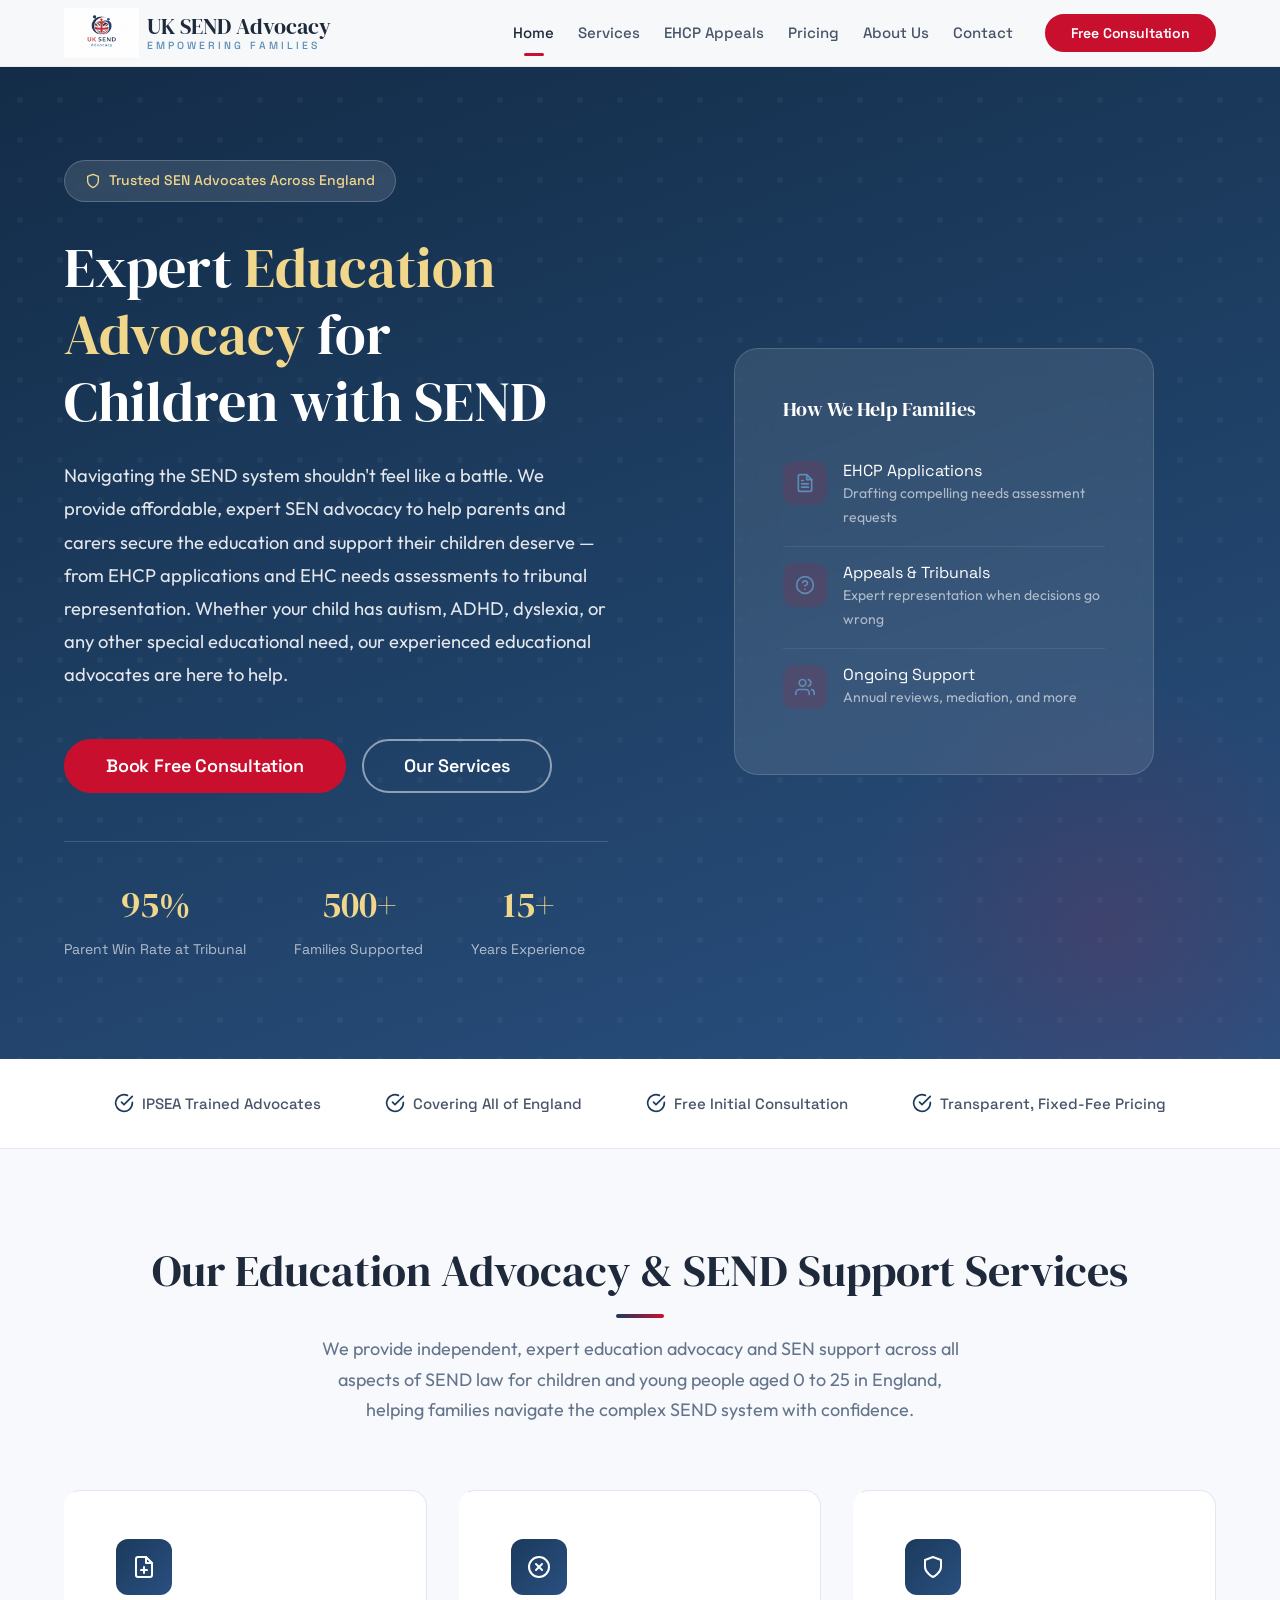
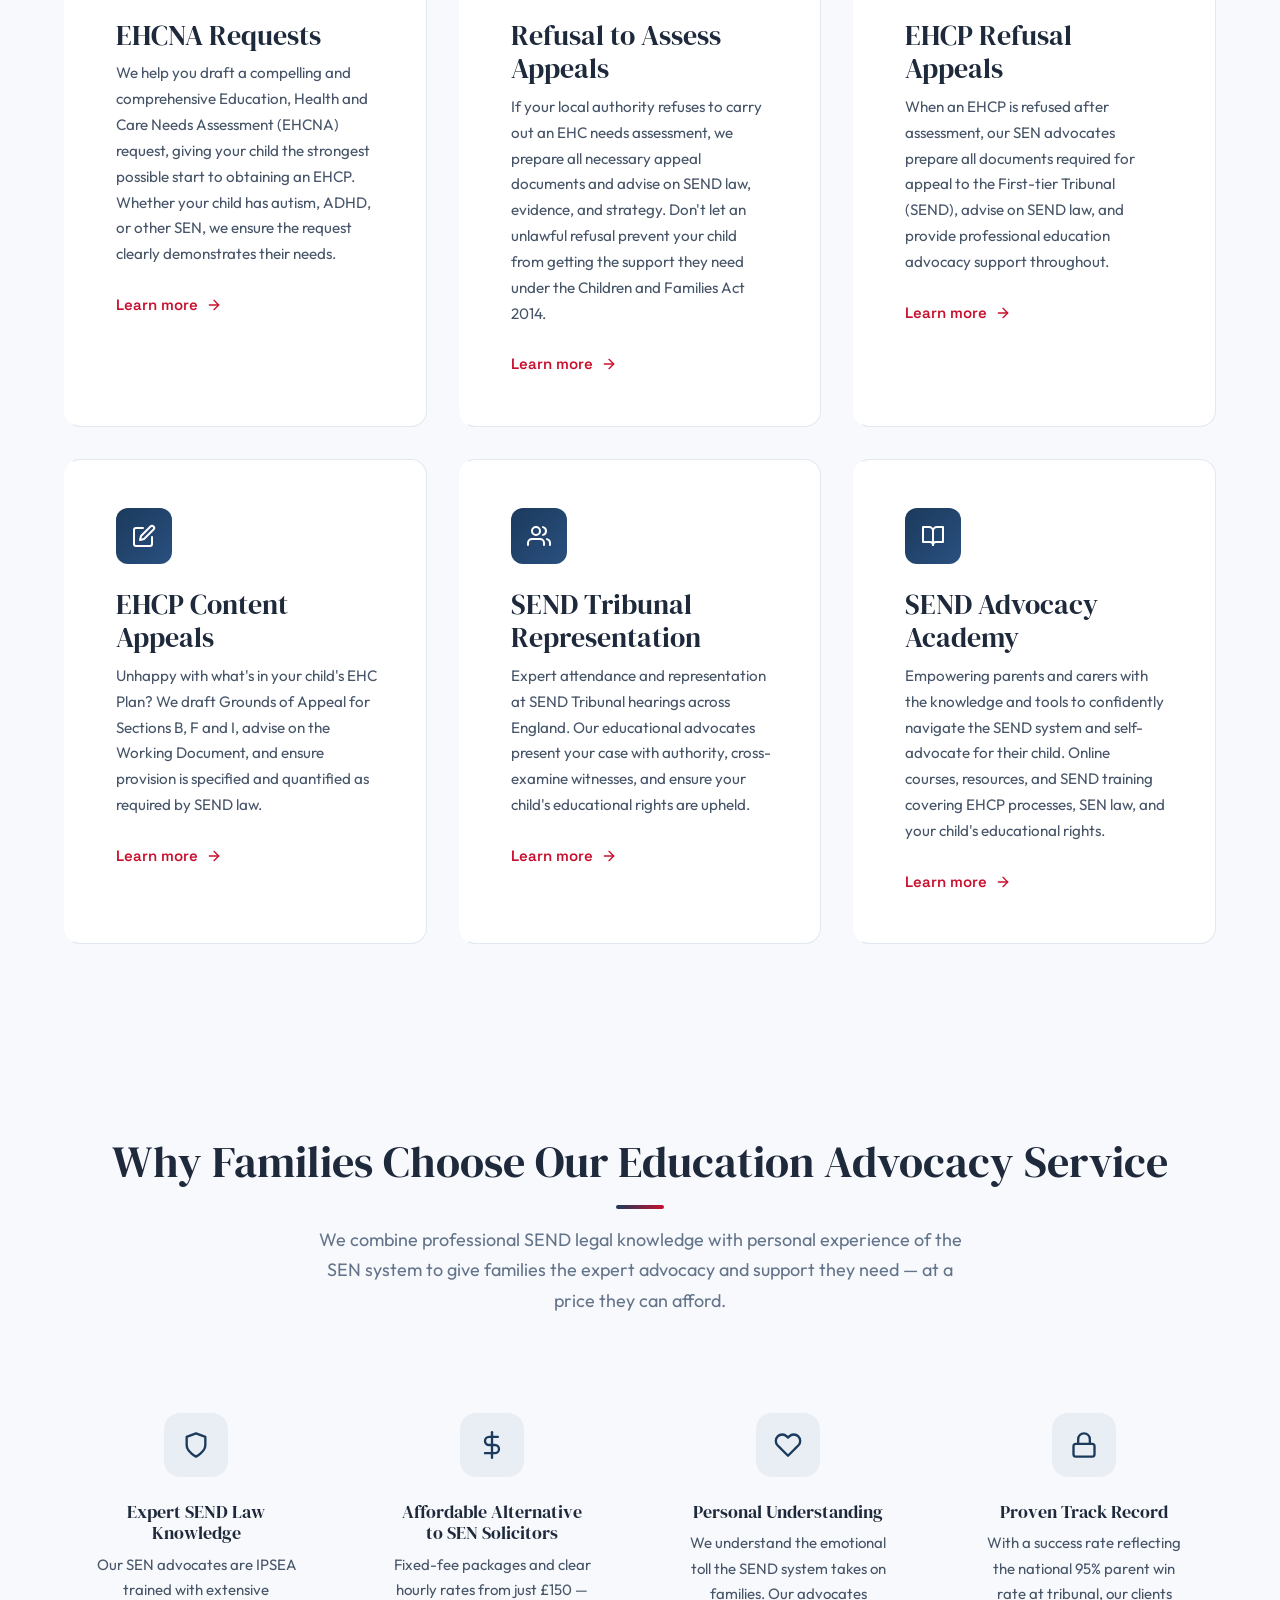
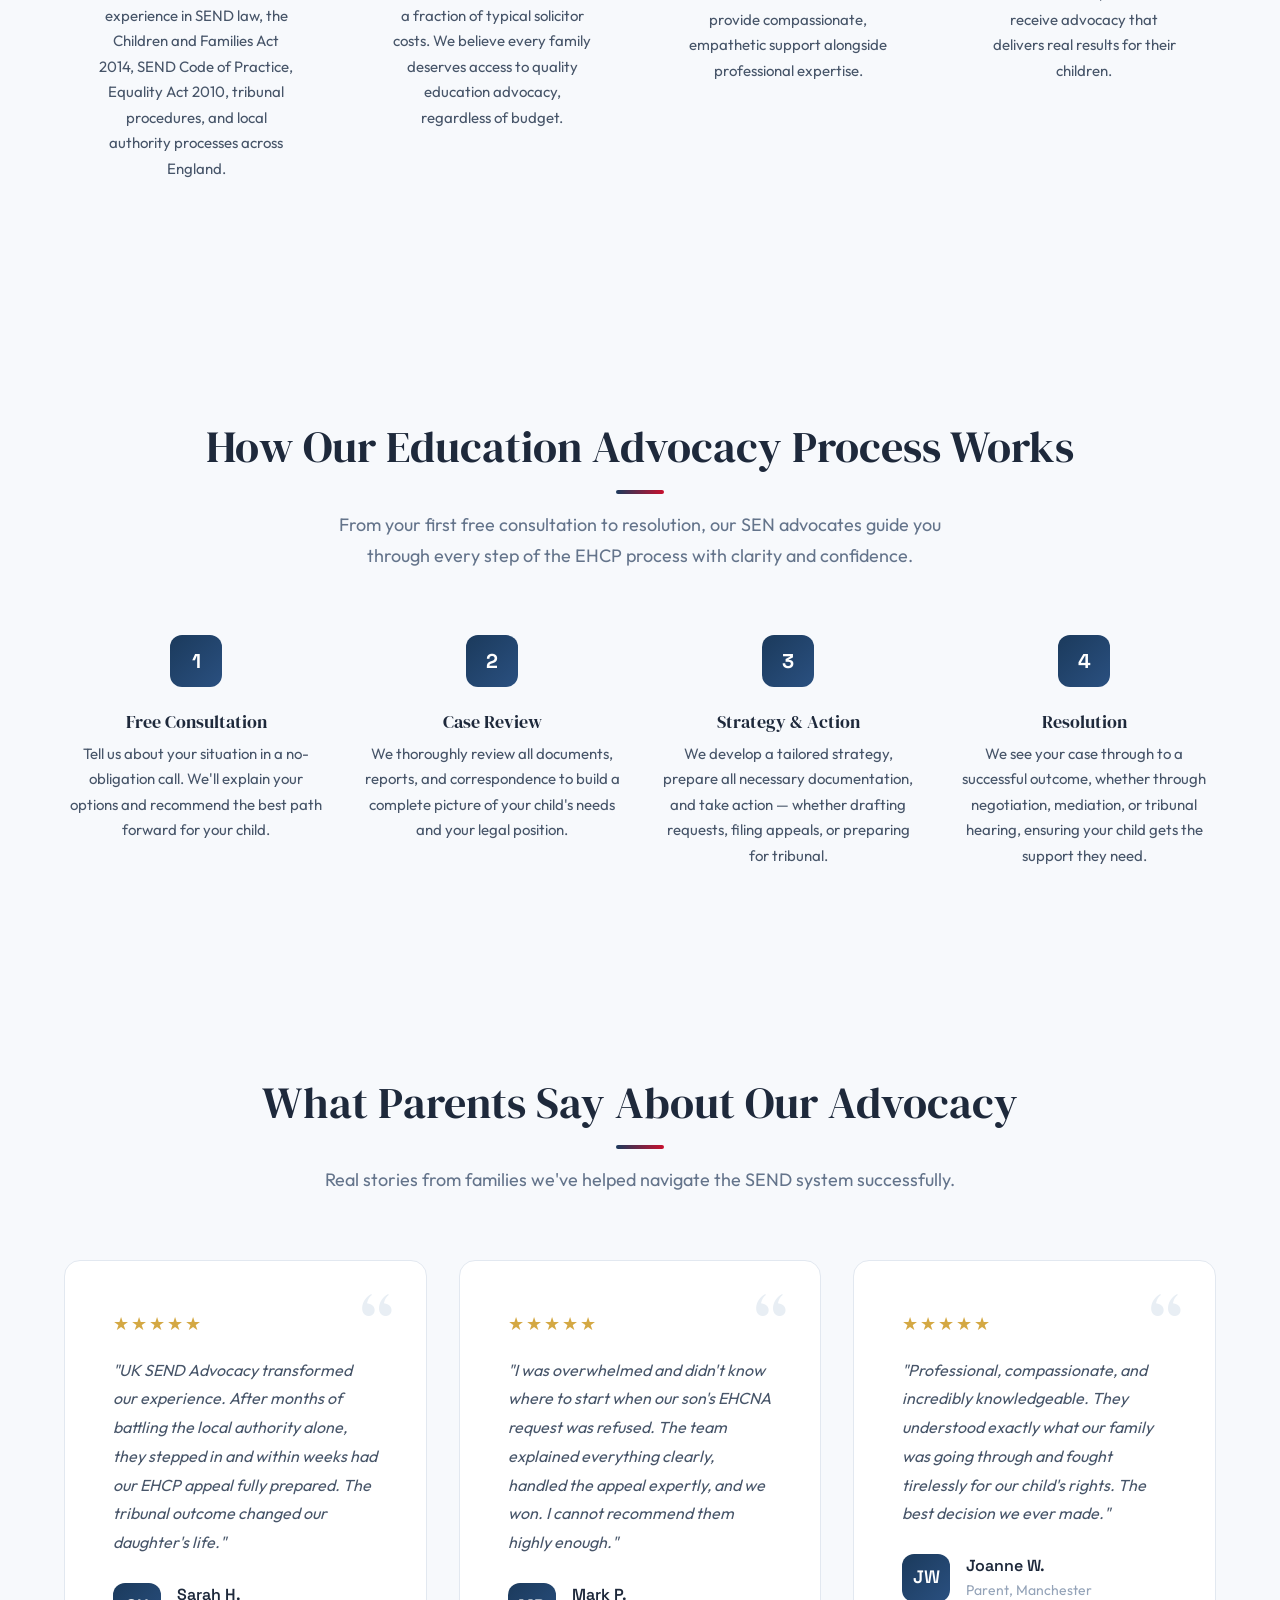
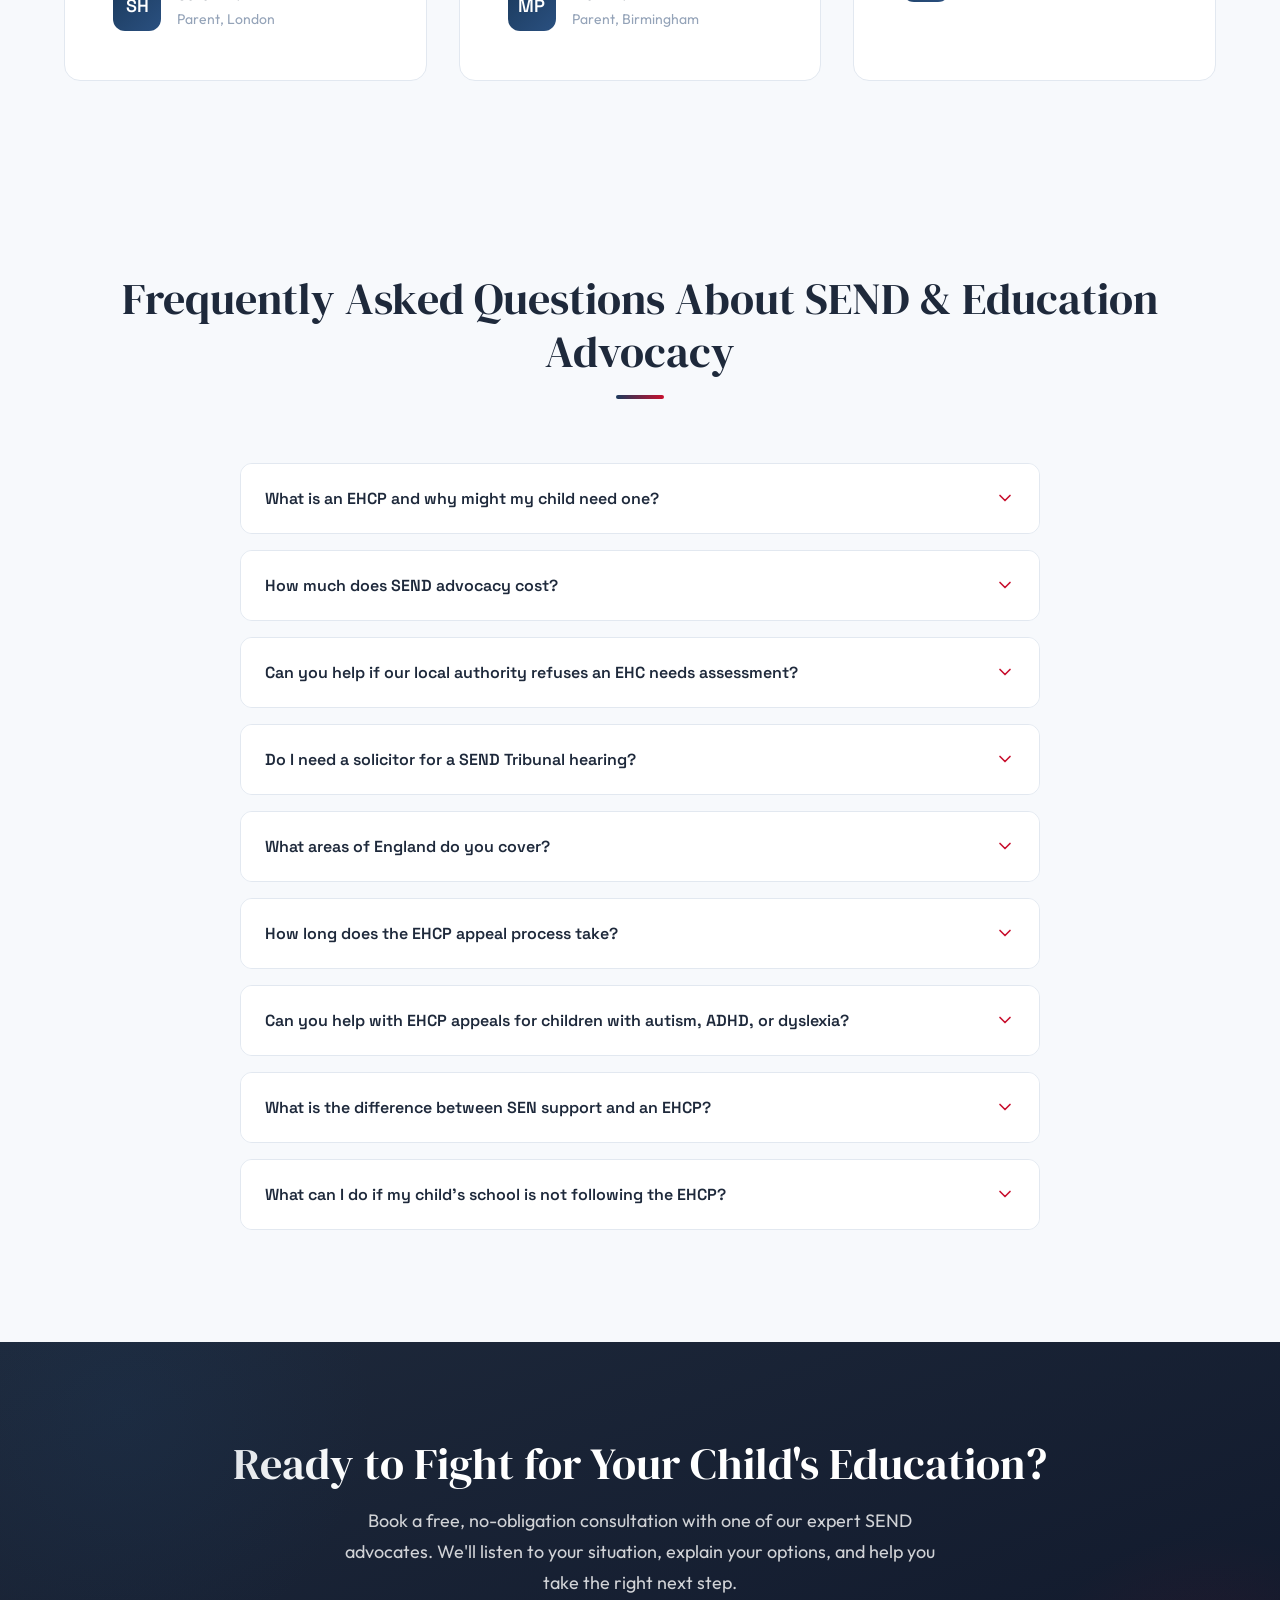
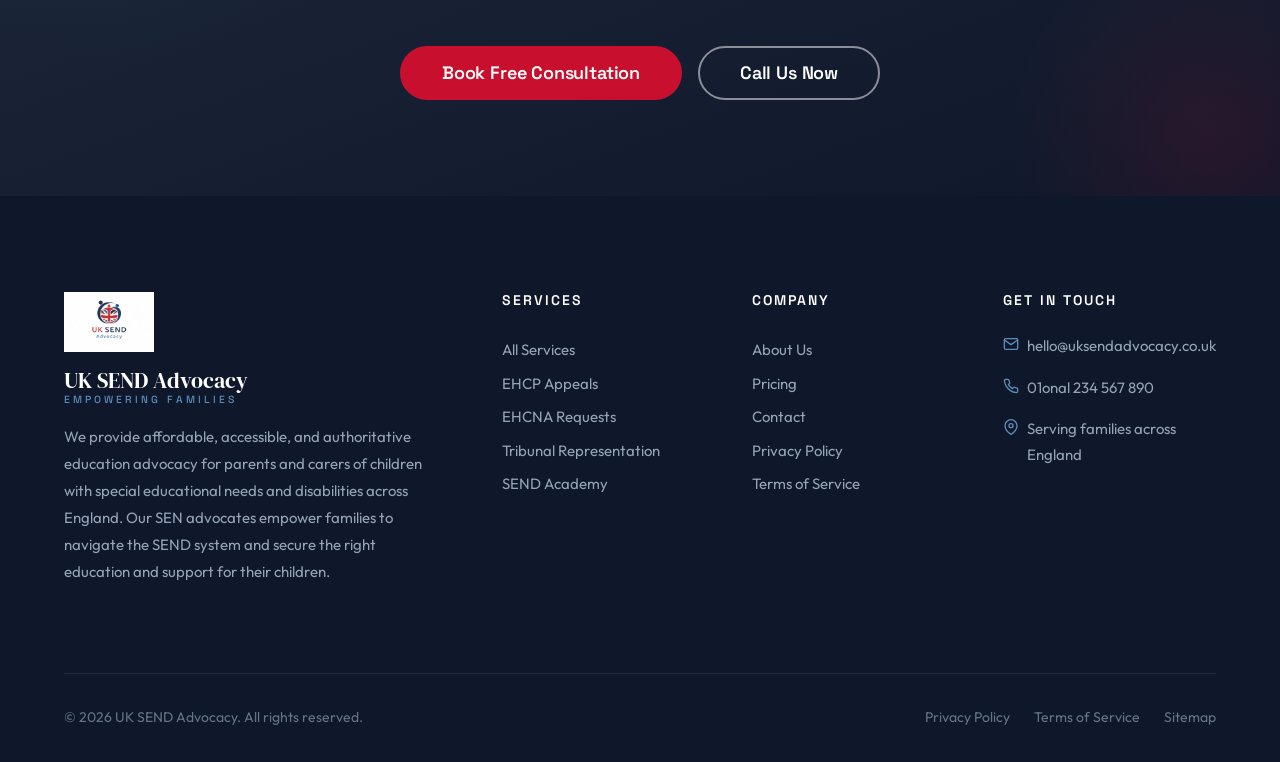
==== commit 9f40691b: "feat: Redesign website branding to match logo - navy, red & steel blue palette - Replace teal/coral " ====
--- a/index.html
+++ b/index.html
@@ -28,7 +28,7 @@
   <!-- Fonts -->
   <link rel="preconnect" href="https://fonts.googleapis.com">
   <link rel="preconnect" href="https://fonts.gstatic.com" crossorigin>
-  <link href="https://fonts.googleapis.com/css2?family=Inter:wght@400;500;600;700&family=Playfair+Display:wght@600;700;800&family=Poppins:wght@400;500;600;700&display=swap" rel="stylesheet">
+  <link href="https://fonts.googleapis.com/css2?family=DM+Serif+Display&family=Outfit:wght@400;500;600;700&family=Space+Grotesk:wght@400;500;600;700&display=swap" rel="stylesheet">
 
   <!-- Stylesheet -->
   <link rel="stylesheet" href="css/styles.css">
@@ -135,6 +135,7 @@
   <header class="site-header" role="banner">
     <div class="header-inner">
       <a href="index.html" class="logo" aria-label="UK SEND Advocacy - Home">
+        <img src="images/uk-send-advocacy-logo.png" alt="UK SEND Advocacy Logo">
         <div class="logo-text">
           UK SEND Advocacy
           <span>Empowering Families</span>
@@ -608,6 +609,7 @@
     <div class="container">
       <div class="footer-grid">
         <div class="footer-brand">
+          <img src="images/uk-send-advocacy-logo.png" alt="UK SEND Advocacy Logo" class="footer-logo">
           <div class="logo-text">
             UK SEND Advocacy
             <span>Empowering Families</span>
--- a/css/styles.css
+++ b/css/styles.css
@@ -1,43 +1,49 @@
 /* ============================================
    UK SEND Advocacy - Main Stylesheet
-   Theme: UK flag inspired (Navy, Red, White)
-   Accessible, Mobile-First, SEO-Optimized
+   Theme: British Navy & Red (Logo-matched)
+   Professional, Trustworthy, Authoritative
    ============================================ */
 
 /* CSS Custom Properties */
 :root {
-  /* Primary Colors - UK Flag Inspired */
-  --navy: #1B3A5C;
-  --navy-dark: #0F2540;
-  --navy-light: #2A5080;
-  --red: #C8102E;
-  --red-dark: #A00D24;
-  --red-light: #E8344F;
+  /* Primary Colors - Navy Blue (from logo) */
+  --primary: #1B3A5C;
+  --primary-dark: #122A45;
+  --primary-light: #2A5080;
+  --primary-subtle: #E8EEF4;
+
+  /* Accent Colors - Union Jack Red (from logo) */
+  --accent: #C8102E;
+  --accent-dark: #A50D24;
+  --accent-light: #E8334D;
+
+  /* Clean Neutrals */
   --white: #FFFFFF;
-  --off-white: #F8F9FA;
-
-  /* Neutral Colors */
-  --gray-50: #F9FAFB;
-  --gray-100: #F3F4F6;
-  --gray-200: #E5E7EB;
-  --gray-300: #D1D5DB;
-  --gray-400: #9CA3AF;
-  --gray-500: #6B7280;
-  --gray-600: #4B5563;
-  --gray-700: #374151;
-  --gray-800: #1F2937;
-  --gray-900: #111827;
-
-  /* Accent Colors */
+  --cream: #F7F9FC;
+  --sand: #EDF1F7;
+
+  /* Neutral Colors - Slate */
+  --gray-50: #F8FAFC;
+  --gray-100: #F1F5F9;
+  --gray-200: #E2E8F0;
+  --gray-300: #CBD5E1;
+  --gray-400: #94A3B8;
+  --gray-500: #64748B;
+  --gray-600: #475569;
+  --gray-700: #334155;
+  --gray-800: #1E293B;
+  --gray-900: #0F172A;
+
+  /* Supplementary */
   --gold: #D4A843;
-  --gold-light: #F0D078;
-  --teal: #0D9488;
-  --sky: #4A90D9;
+  --gold-light: #F0D78C;
+  --steel-blue: #5B8DB8;
+  --sky: #4A90C4;
 
   /* Typography */
-  --font-heading: 'Playfair Display', Georgia, 'Times New Roman', serif;
-  --font-body: 'Inter', -apple-system, BlinkMacSystemFont, 'Segoe UI', Roboto, sans-serif;
-  --font-accent: 'Poppins', 'Helvetica Neue', Arial, sans-serif;
+  --font-heading: 'DM Serif Display', Georgia, 'Times New Roman', serif;
+  --font-body: 'Outfit', -apple-system, BlinkMacSystemFont, 'Segoe UI', Roboto, sans-serif;
+  --font-accent: 'Space Grotesk', 'Helvetica Neue', Arial, sans-serif;
 
   /* Spacing */
   --space-xs: 0.25rem;
@@ -50,22 +56,22 @@
   --space-4xl: 6rem;
 
   /* Border Radius */
-  --radius-sm: 4px;
-  --radius-md: 8px;
-  --radius-lg: 12px;
-  --radius-xl: 16px;
+  --radius-sm: 6px;
+  --radius-md: 12px;
+  --radius-lg: 16px;
+  --radius-xl: 24px;
   --radius-full: 9999px;
 
-  /* Shadows */
-  --shadow-sm: 0 1px 2px rgba(0, 0, 0, 0.05);
-  --shadow-md: 0 4px 6px rgba(0, 0, 0, 0.07);
-  --shadow-lg: 0 10px 15px rgba(0, 0, 0, 0.1);
-  --shadow-xl: 0 20px 25px rgba(0, 0, 0, 0.1);
+  /* Shadows - Navy tint */
+  --shadow-sm: 0 1px 3px rgba(27, 58, 92, 0.06);
+  --shadow-md: 0 4px 12px rgba(27, 58, 92, 0.08);
+  --shadow-lg: 0 12px 24px rgba(27, 58, 92, 0.1);
+  --shadow-xl: 0 24px 48px rgba(27, 58, 92, 0.12);
 
   /* Transitions */
   --transition-fast: 150ms ease;
   --transition-normal: 250ms ease;
-  --transition-slow: 350ms ease;
+  --transition-slow: 400ms cubic-bezier(0.4, 0, 0.2, 1);
 
   /* Container */
   --container-max: 1200px;
@@ -89,9 +95,9 @@
 
 body {
   font-family: var(--font-body);
-  color: var(--gray-800);
+  color: var(--gray-700);
   line-height: 1.7;
-  background-color: var(--white);
+  background-color: var(--cream);
   -webkit-font-smoothing: antialiased;
   -moz-osx-font-smoothing: grayscale;
 }
@@ -103,13 +109,13 @@
 }
 
 a {
-  color: var(--navy);
+  color: var(--primary);
   text-decoration: none;
   transition: color var(--transition-fast);
 }
 
 a:hover {
-  color: var(--red);
+  color: var(--accent);
 }
 
 ul, ol {
@@ -119,19 +125,19 @@
 /* Typography */
 h1, h2, h3, h4, h5, h6 {
   font-family: var(--font-heading);
-  color: var(--navy-dark);
-  line-height: 1.3;
-  font-weight: 700;
-}
-
-h1 { font-size: clamp(2rem, 5vw, 3.25rem); }
-h2 { font-size: clamp(1.625rem, 4vw, 2.5rem); }
+  color: var(--gray-800);
+  line-height: 1.2;
+  font-weight: 400;
+}
+
+h1 { font-size: clamp(2.25rem, 5vw, 3.5rem); }
+h2 { font-size: clamp(1.75rem, 4vw, 2.75rem); }
 h3 { font-size: clamp(1.25rem, 3vw, 1.75rem); }
 h4 { font-size: clamp(1.125rem, 2.5vw, 1.375rem); }
 
 p {
   margin-bottom: var(--space-md);
-  color: var(--gray-700);
+  color: var(--gray-600);
 }
 
 /* Utility Classes */
@@ -150,11 +156,16 @@
 }
 
 .section--gray {
-  background-color: var(--gray-50);
+  background-color: var(--cream);
+}
+
+.section--dark {
+  background-color: var(--gray-800);
+  color: var(--white);
 }
 
 .section--navy {
-  background-color: var(--navy);
+  background-color: var(--primary-dark);
   color: var(--white);
 }
 
@@ -165,7 +176,7 @@
 }
 
 .section--navy p {
-  color: rgba(255, 255, 255, 0.9);
+  color: rgba(255, 255, 255, 0.85);
 }
 
 .section-header {
@@ -181,22 +192,22 @@
   font-size: 1.125rem;
   max-width: 650px;
   margin: 0 auto;
-  color: var(--gray-600);
+  color: var(--gray-500);
 }
 
 .section--navy .section-header p {
-  color: rgba(255, 255, 255, 0.85);
+  color: rgba(255, 255, 255, 0.8);
 }
 
 .text-center { text-align: center; }
 .text-left { text-align: left; }
 
-/* Accent line below headings */
+/* Accent line below headings - pill shape */
 .accent-line {
   display: block;
-  width: 60px;
-  height: 3px;
-  background: var(--red);
+  width: 48px;
+  height: 4px;
+  background: linear-gradient(90deg, var(--primary), var(--accent));
   margin: var(--space-md) auto;
   border-radius: var(--radius-full);
 }
@@ -205,7 +216,7 @@
   margin-left: 0;
 }
 
-/* Buttons */
+/* Buttons - Pill shaped */
 .btn {
   display: inline-flex;
   align-items: center;
@@ -214,63 +225,65 @@
   font-family: var(--font-accent);
   font-size: 1rem;
   font-weight: 600;
-  border-radius: var(--radius-md);
+  border-radius: var(--radius-full);
   border: 2px solid transparent;
   cursor: pointer;
   transition: all var(--transition-normal);
   text-decoration: none;
   gap: 0.5rem;
   line-height: 1;
+  letter-spacing: -0.01em;
 }
 
 .btn--primary {
-  background-color: var(--red);
-  color: var(--white);
-  border-color: var(--red);
+  background-color: var(--accent);
+  color: var(--white);
+  border-color: var(--accent);
 }
 
 .btn--primary:hover {
-  background-color: var(--red-dark);
-  border-color: var(--red-dark);
+  background-color: var(--accent-dark);
+  border-color: var(--accent-dark);
   color: var(--white);
   transform: translateY(-2px);
-  box-shadow: var(--shadow-lg);
+  box-shadow: 0 8px 20px rgba(200, 16, 46, 0.35);
 }
 
 .btn--secondary {
-  background-color: var(--navy);
-  color: var(--white);
-  border-color: var(--navy);
+  background-color: var(--primary);
+  color: var(--white);
+  border-color: var(--primary);
 }
 
 .btn--secondary:hover {
-  background-color: var(--navy-dark);
-  border-color: var(--navy-dark);
+  background-color: var(--primary-dark);
+  border-color: var(--primary-dark);
   color: var(--white);
   transform: translateY(-2px);
-  box-shadow: var(--shadow-lg);
+  box-shadow: 0 8px 20px rgba(27, 58, 92, 0.35);
 }
 
 .btn--outline {
   background-color: transparent;
   color: var(--white);
-  border-color: var(--white);
+  border-color: rgba(255, 255, 255, 0.5);
 }
 
 .btn--outline:hover {
   background-color: var(--white);
-  color: var(--navy);
+  color: var(--primary-dark);
+  border-color: var(--white);
   transform: translateY(-2px);
 }
 
 .btn--outline-navy {
   background-color: transparent;
-  color: var(--navy);
-  border-color: var(--navy);
+  color: var(--primary);
+  border-color: var(--primary);
 }
 
 .btn--outline-navy:hover {
-  background-color: var(--navy);
+  background-color: var(--primary);
   color: var(--white);
   transform: translateY(-2px);
 }
@@ -281,7 +294,7 @@
 }
 
 .btn--sm {
-  padding: 0.625rem 1.25rem;
+  padding: 0.625rem 1.5rem;
   font-size: 0.875rem;
 }
 
@@ -301,14 +314,14 @@
   right: 0;
   z-index: 1000;
   background: rgba(255, 255, 255, 0.97);
-  backdrop-filter: blur(10px);
-  -webkit-backdrop-filter: blur(10px);
-  border-bottom: 1px solid var(--gray-200);
+  backdrop-filter: blur(12px);
+  -webkit-backdrop-filter: blur(12px);
+  border-bottom: 1px solid rgba(0, 0, 0, 0.06);
   transition: box-shadow var(--transition-normal);
 }
 
 .site-header.scrolled {
-  box-shadow: var(--shadow-md);
+  box-shadow: 0 4px 20px rgba(0, 0, 0, 0.06);
 }
 
 .header-inner {
@@ -333,19 +346,19 @@
 
 .logo-text {
   font-family: var(--font-heading);
-  font-size: 1.25rem;
-  font-weight: 700;
-  color: var(--navy-dark);
+  font-size: 1.35rem;
+  font-weight: 400;
+  color: var(--gray-800);
   line-height: 1.2;
 }
 
 .logo-text span {
   display: block;
-  font-size: 0.7rem;
+  font-size: 0.65rem;
   font-family: var(--font-accent);
   font-weight: 500;
-  color: var(--red);
-  letter-spacing: 2px;
+  color: var(--steel-blue);
+  letter-spacing: 3px;
   text-transform: uppercase;
 }
 
@@ -365,7 +378,7 @@
   font-family: var(--font-accent);
   font-size: 0.938rem;
   font-weight: 500;
-  color: var(--gray-700);
+  color: var(--gray-600);
   padding: var(--space-sm) 0;
   position: relative;
   transition: color var(--transition-fast);
@@ -374,22 +387,24 @@
 .nav-links a::after {
   content: '';
   position: absolute;
-  bottom: 0;
-  left: 0;
+  bottom: -2px;
+  left: 50%;
+  transform: translateX(-50%);
   width: 0;
-  height: 2px;
-  background: var(--red);
+  height: 3px;
+  background: var(--accent);
+  border-radius: var(--radius-full);
   transition: width var(--transition-normal);
 }
 
 .nav-links a:hover,
 .nav-links a.active {
-  color: var(--navy);
+  color: var(--gray-800);
 }
 
 .nav-links a:hover::after,
 .nav-links a.active::after {
-  width: 100%;
+  width: 20px;
 }
 
 .nav-cta {
@@ -401,7 +416,7 @@
 .nav-phone {
   font-family: var(--font-accent);
   font-weight: 600;
-  color: var(--navy);
+  color: var(--primary);
   font-size: 0.938rem;
 }
 
@@ -425,7 +440,7 @@
   display: block;
   width: 26px;
   height: 2px;
-  background: var(--navy);
+  background: var(--gray-800);
   border-radius: 2px;
   transition: all var(--transition-normal);
 }
@@ -436,7 +451,7 @@
 .hero {
   position: relative;
   padding: 10rem 0 6rem;
-  background: linear-gradient(135deg, var(--navy-dark) 0%, var(--navy) 50%, var(--navy-light) 100%);
+  background: linear-gradient(160deg, var(--primary-dark) 0%, var(--primary) 40%, var(--primary-light) 100%);
   overflow: hidden;
 }
 
@@ -447,7 +462,20 @@
   left: 0;
   right: 0;
   bottom: 0;
-  background: url("data:image/svg+xml,%3Csvg width='60' height='60' viewBox='0 0 60 60' xmlns='http://www.w3.org/2000/svg'%3E%3Cg fill='none' fill-rule='evenodd'%3E%3Cg fill='%23ffffff' fill-opacity='0.03'%3E%3Cpath d='M36 34v-4h-2v4h-4v2h4v4h2v-4h4v-2h-4zm0-30V0h-2v4h-4v2h4v4h2V6h4V4h-4zM6 34v-4H4v4H0v2h4v4h2v-4h4v-2H6zM6 4V0H4v4H0v2h4v4h2V6h4V4H6z'/%3E%3C/g%3E%3C/g%3E%3C/svg%3E");
+  background: url("data:image/svg+xml,%3Csvg width='40' height='40' viewBox='0 0 40 40' xmlns='http://www.w3.org/2000/svg'%3E%3Cg fill='%23ffffff' fill-opacity='0.04' fill-rule='evenodd'%3E%3Ccircle cx='20' cy='20' r='3'/%3E%3C/g%3E%3C/svg%3E");
+  pointer-events: none;
+}
+
+/* Organic blob decoration */
+.hero::after {
+  content: '';
+  position: absolute;
+  bottom: -120px;
+  right: -80px;
+  width: 500px;
+  height: 500px;
+  background: radial-gradient(circle, rgba(200, 16, 46, 0.15) 0%, transparent 70%);
+  border-radius: 40% 60% 70% 30% / 40% 50% 60% 50%;
   pointer-events: none;
 }
 
@@ -471,7 +499,7 @@
   display: inline-flex;
   align-items: center;
   gap: var(--space-sm);
-  background: rgba(255, 255, 255, 0.1);
+  background: rgba(255, 255, 255, 0.12);
   border: 1px solid rgba(255, 255, 255, 0.2);
   border-radius: var(--radius-full);
   padding: 0.5rem 1.25rem;
@@ -500,8 +528,8 @@
 }
 
 .hero-description {
-  font-size: 1.2rem;
-  color: rgba(255, 255, 255, 0.9);
+  font-size: 1.15rem;
+  color: rgba(255, 255, 255, 0.88);
   margin-bottom: var(--space-2xl);
   line-height: 1.8;
 }
@@ -521,14 +549,14 @@
 .hero-stat-number {
   display: block;
   font-family: var(--font-heading);
-  font-size: 2rem;
-  font-weight: 700;
+  font-size: 2.25rem;
+  font-weight: 400;
   color: var(--gold-light);
 }
 
 .hero-stat-label {
   font-size: 0.875rem;
-  color: rgba(255, 255, 255, 0.7);
+  color: rgba(255, 255, 255, 0.65);
   font-family: var(--font-accent);
 }
 
@@ -539,9 +567,9 @@
 }
 
 .hero-card {
-  background: rgba(255, 255, 255, 0.08);
+  background: rgba(255, 255, 255, 0.1);
   backdrop-filter: blur(20px);
-  border: 1px solid rgba(255, 255, 255, 0.12);
+  border: 1px solid rgba(255, 255, 255, 0.15);
   border-radius: var(--radius-xl);
   padding: var(--space-2xl);
   width: 100%;
@@ -568,14 +596,14 @@
 
 .hero-card-icon {
   flex-shrink: 0;
-  width: 40px;
-  height: 40px;
-  background: rgba(200, 16, 46, 0.2);
+  width: 44px;
+  height: 44px;
+  background: rgba(200, 16, 46, 0.15);
   border-radius: var(--radius-md);
   display: flex;
   align-items: center;
   justify-content: center;
-  color: var(--red-light);
+  color: var(--steel-blue);
 }
 
 .hero-card-text h4 {
@@ -586,7 +614,7 @@
 }
 
 .hero-card-text p {
-  color: rgba(255, 255, 255, 0.65);
+  color: rgba(255, 255, 255, 0.6);
   font-size: 0.875rem;
   margin-bottom: 0;
 }
@@ -619,7 +647,7 @@
 }
 
 .trust-item svg {
-  color: var(--teal);
+  color: var(--primary);
   flex-shrink: 0;
 }
 
@@ -637,38 +665,39 @@
   border-radius: var(--radius-lg);
   padding: var(--space-2xl);
   border: 1px solid var(--gray-200);
-  transition: all var(--transition-normal);
+  transition: all var(--transition-slow);
   position: relative;
   overflow: hidden;
+  border-left: 4px solid transparent;
 }
 
 .service-card::before {
   content: '';
   position: absolute;
   top: 0;
-  left: 0;
   right: 0;
-  height: 4px;
-  background: linear-gradient(90deg, var(--navy), var(--red));
-  transform: scaleX(0);
-  transform-origin: left;
-  transition: transform var(--transition-normal);
+  width: 120px;
+  height: 120px;
+  background: radial-gradient(circle at top right, var(--primary-subtle), transparent 70%);
+  opacity: 0;
+  transition: opacity var(--transition-normal);
+  pointer-events: none;
 }
 
 .service-card:hover {
-  border-color: var(--navy-light);
+  border-left-color: var(--primary);
   box-shadow: var(--shadow-lg);
   transform: translateY(-4px);
 }
 
 .service-card:hover::before {
-  transform: scaleX(1);
+  opacity: 1;
 }
 
 .service-icon {
   width: 56px;
   height: 56px;
-  background: linear-gradient(135deg, var(--navy), var(--navy-light));
+  background: linear-gradient(135deg, var(--primary), var(--primary-light));
   border-radius: var(--radius-md);
   display: flex;
   align-items: center;
@@ -693,12 +722,12 @@
   font-family: var(--font-accent);
   font-weight: 600;
   font-size: 0.938rem;
-  color: var(--red);
+  color: var(--accent);
   transition: gap var(--transition-normal);
 }
 
 .service-link:hover {
-  color: var(--red-dark);
+  color: var(--accent-dark);
   gap: var(--space-md);
 }
 
@@ -720,12 +749,12 @@
   width: 64px;
   height: 64px;
   margin: 0 auto var(--space-lg);
-  background: rgba(200, 16, 46, 0.08);
-  border-radius: 50%;
+  background: var(--primary-subtle);
+  border-radius: var(--radius-lg);
   display: flex;
   align-items: center;
   justify-content: center;
-  color: var(--red);
+  color: var(--primary);
 }
 
 .feature-item h3 {
@@ -758,12 +787,12 @@
   display: flex;
   align-items: center;
   justify-content: center;
-  width: 48px;
-  height: 48px;
-  background: var(--red);
-  color: var(--white);
-  border-radius: 50%;
-  font-family: var(--font-heading);
+  width: 52px;
+  height: 52px;
+  background: linear-gradient(135deg, var(--primary), var(--primary-light));
+  color: var(--white);
+  border-radius: var(--radius-md);
+  font-family: var(--font-accent);
   font-size: 1.25rem;
   font-weight: 700;
   margin: 0 auto var(--space-lg);
@@ -795,6 +824,18 @@
   position: relative;
 }
 
+.testimonial-card::before {
+  content: '\201C';
+  position: absolute;
+  top: var(--space-lg);
+  right: var(--space-xl);
+  font-family: var(--font-heading);
+  font-size: 5rem;
+  line-height: 1;
+  color: var(--primary-subtle);
+  pointer-events: none;
+}
+
 .testimonial-stars {
   color: var(--gold);
   margin-bottom: var(--space-md);
@@ -805,7 +846,7 @@
 .testimonial-card blockquote {
   font-size: 1rem;
   font-style: italic;
-  color: var(--gray-700);
+  color: var(--gray-600);
   margin-bottom: var(--space-lg);
   line-height: 1.8;
 }
@@ -819,8 +860,8 @@
 .testimonial-avatar {
   width: 48px;
   height: 48px;
-  border-radius: 50%;
-  background: linear-gradient(135deg, var(--navy), var(--sky));
+  border-radius: var(--radius-md);
+  background: linear-gradient(135deg, var(--primary), var(--primary-light));
   display: flex;
   align-items: center;
   justify-content: center;
@@ -833,12 +874,12 @@
 .testimonial-name {
   font-family: var(--font-accent);
   font-weight: 600;
-  color: var(--navy);
+  color: var(--gray-800);
 }
 
 .testimonial-role {
   font-size: 0.875rem;
-  color: var(--gray-500);
+  color: var(--gray-400);
 }
 
 /* ============================================
@@ -853,7 +894,7 @@
 
 .pricing-card {
   background: var(--white);
-  border-radius: var(--radius-lg);
+  border-radius: var(--radius-xl);
   padding: var(--space-2xl);
   border: 2px solid var(--gray-200);
   text-align: center;
@@ -864,7 +905,7 @@
 }
 
 .pricing-card--featured {
-  border-color: var(--red);
+  border-color: var(--primary);
   transform: scale(1.03);
   box-shadow: var(--shadow-xl);
 }
@@ -874,7 +915,7 @@
   top: -14px;
   left: 50%;
   transform: translateX(-50%);
-  background: var(--red);
+  background: linear-gradient(90deg, var(--primary), var(--primary-light));
   color: var(--white);
   font-family: var(--font-accent);
   font-size: 0.8rem;
@@ -893,20 +934,20 @@
 .pricing-card .price {
   font-family: var(--font-heading);
   font-size: 2.5rem;
-  font-weight: 700;
-  color: var(--navy);
+  font-weight: 400;
+  color: var(--primary-dark);
   margin: var(--space-lg) 0;
 }
 
 .pricing-card .price small {
   font-size: 1rem;
   font-weight: 400;
-  color: var(--gray-500);
+  color: var(--gray-400);
 }
 
 .pricing-card .price-note {
   font-size: 0.875rem;
-  color: var(--gray-500);
+  color: var(--gray-400);
   margin-top: -0.5rem;
   margin-bottom: var(--space-lg);
 }
@@ -923,11 +964,11 @@
   gap: var(--space-sm);
   padding: var(--space-sm) 0;
   font-size: 0.938rem;
-  color: var(--gray-700);
+  color: var(--gray-600);
 }
 
 .pricing-features li svg {
-  color: var(--teal);
+  color: var(--primary);
   flex-shrink: 0;
   margin-top: 3px;
 }
@@ -941,7 +982,7 @@
    CTA SECTION
    ============================================ */
 .cta-section {
-  background: linear-gradient(135deg, var(--navy-dark) 0%, var(--navy) 100%);
+  background: linear-gradient(160deg, var(--gray-800) 0%, var(--gray-900) 100%);
   padding: var(--space-4xl) 0;
   text-align: center;
   position: relative;
@@ -951,21 +992,32 @@
 .cta-section::before {
   content: '';
   position: absolute;
-  top: -50%;
-  right: -20%;
+  top: -40%;
+  left: -10%;
   width: 500px;
   height: 500px;
-  background: radial-gradient(circle, rgba(200, 16, 46, 0.15) 0%, transparent 70%);
+  background: radial-gradient(circle, rgba(27, 58, 92, 0.25) 0%, transparent 70%);
   pointer-events: none;
 }
 
+.cta-section::after {
+  content: '';
+  position: absolute;
+  bottom: -30%;
+  right: -10%;
+  width: 400px;
+  height: 400px;
+  background: radial-gradient(circle, rgba(200, 16, 46, 0.12) 0%, transparent 70%);
+  pointer-events: none;
+}
+
 .cta-section h2 {
   color: var(--white);
   margin-bottom: var(--space-md);
 }
 
 .cta-section p {
-  color: rgba(255, 255, 255, 0.85);
+  color: rgba(255, 255, 255, 0.8);
   font-size: 1.125rem;
   max-width: 600px;
   margin: 0 auto var(--space-2xl);
@@ -984,11 +1036,13 @@
   border-radius: var(--radius-md);
   margin-bottom: var(--space-md);
   overflow: hidden;
-  transition: border-color var(--transition-fast);
+  transition: border-color var(--transition-fast), box-shadow var(--transition-fast);
+  background: var(--white);
 }
 
 .faq-item.active {
-  border-color: var(--navy-light);
+  border-color: var(--primary);
+  box-shadow: 0 0 0 3px var(--primary-subtle);
 }
 
 .faq-question {
@@ -1004,7 +1058,7 @@
   font-family: var(--font-accent);
   font-size: 1rem;
   font-weight: 600;
-  color: var(--navy-dark);
+  color: var(--gray-800);
   transition: background var(--transition-fast);
 }
 
@@ -1015,7 +1069,7 @@
 .faq-question svg {
   flex-shrink: 0;
   transition: transform var(--transition-normal);
-  color: var(--red);
+  color: var(--accent);
 }
 
 .faq-item.active .faq-question svg {
@@ -1030,7 +1084,7 @@
 
 .faq-answer-inner {
   padding: 0 var(--space-lg) var(--space-lg);
-  color: var(--gray-700);
+  color: var(--gray-600);
   line-height: 1.8;
 }
 
@@ -1048,7 +1102,13 @@
   grid-template-columns: 2fr 1fr 1fr 1fr;
   gap: var(--space-3xl);
   padding-bottom: var(--space-3xl);
-  border-bottom: 1px solid rgba(255, 255, 255, 0.1);
+  border-bottom: 1px solid rgba(255, 255, 255, 0.08);
+}
+
+.footer-brand .footer-logo {
+  height: 60px;
+  width: auto;
+  margin-bottom: var(--space-md);
 }
 
 .footer-brand p {
@@ -1064,16 +1124,16 @@
 }
 
 .footer-brand .logo-text span {
-  color: var(--red-light);
+  color: var(--steel-blue);
 }
 
 .footer-col h4 {
   color: var(--white);
   font-family: var(--font-accent);
-  font-size: 0.938rem;
+  font-size: 0.875rem;
   font-weight: 600;
   text-transform: uppercase;
-  letter-spacing: 1px;
+  letter-spacing: 2px;
   margin-bottom: var(--space-lg);
 }
 
@@ -1086,7 +1146,7 @@
 }
 
 .footer-col a:hover {
-  color: var(--white);
+  color: var(--steel-blue);
 }
 
 .footer-contact-item {
@@ -1100,7 +1160,7 @@
 .footer-contact-item svg {
   flex-shrink: 0;
   margin-top: 3px;
-  color: var(--red-light);
+  color: var(--steel-blue);
 }
 
 .footer-bottom {
@@ -1129,7 +1189,7 @@
 }
 
 .footer-legal a:hover {
-  color: var(--white);
+  color: var(--steel-blue);
 }
 
 /* ============================================
@@ -1137,13 +1197,27 @@
    ============================================ */
 .page-hero {
   padding: 9rem 0 4rem;
-  background: linear-gradient(135deg, var(--navy-dark) 0%, var(--navy) 100%);
+  background: linear-gradient(160deg, var(--primary-dark) 0%, var(--primary) 100%);
   text-align: center;
+  position: relative;
+  overflow: hidden;
+}
+
+.page-hero::before {
+  content: '';
+  position: absolute;
+  top: 0;
+  left: 0;
+  right: 0;
+  bottom: 0;
+  background: url("data:image/svg+xml,%3Csvg width='40' height='40' viewBox='0 0 40 40' xmlns='http://www.w3.org/2000/svg'%3E%3Cg fill='%23ffffff' fill-opacity='0.04' fill-rule='evenodd'%3E%3Ccircle cx='20' cy='20' r='3'/%3E%3C/g%3E%3C/svg%3E");
+  pointer-events: none;
 }
 
 .page-hero h1 {
   color: var(--white);
   margin-bottom: var(--space-md);
+  position: relative;
 }
 
 .page-hero p {
@@ -1151,6 +1225,7 @@
   font-size: 1.125rem;
   max-width: 600px;
   margin: 0 auto;
+  position: relative;
 }
 
 .breadcrumb {
@@ -1161,10 +1236,11 @@
   margin-bottom: var(--space-lg);
   font-family: var(--font-accent);
   font-size: 0.875rem;
+  position: relative;
 }
 
 .breadcrumb a {
-  color: rgba(255, 255, 255, 0.6);
+  color: rgba(255, 255, 255, 0.55);
 }
 
 .breadcrumb a:hover {
@@ -1172,7 +1248,7 @@
 }
 
 .breadcrumb span {
-  color: rgba(255, 255, 255, 0.4);
+  color: rgba(255, 255, 255, 0.35);
 }
 
 .breadcrumb .current {
@@ -1190,9 +1266,9 @@
 }
 
 .about-image {
-  border-radius: var(--radius-lg);
+  border-radius: var(--radius-xl);
   overflow: hidden;
-  background: linear-gradient(135deg, var(--navy), var(--navy-light));
+  background: linear-gradient(135deg, var(--primary), var(--primary-light));
   aspect-ratio: 4/3;
   display: flex;
   align-items: center;
@@ -1213,18 +1289,24 @@
   padding: var(--space-2xl);
   border: 1px solid var(--gray-200);
   text-align: center;
+  transition: all var(--transition-normal);
+}
+
+.value-card:hover {
+  box-shadow: var(--shadow-md);
+  transform: translateY(-2px);
 }
 
 .value-icon {
   width: 56px;
   height: 56px;
   margin: 0 auto var(--space-lg);
-  background: rgba(27, 58, 92, 0.08);
-  border-radius: 50%;
+  background: var(--primary-subtle);
+  border-radius: var(--radius-md);
   display: flex;
   align-items: center;
   justify-content: center;
-  color: var(--navy);
+  color: var(--primary);
   font-size: 1.5rem;
 }
 
@@ -1239,7 +1321,7 @@
 
 .contact-form {
   background: var(--white);
-  border-radius: var(--radius-lg);
+  border-radius: var(--radius-xl);
   padding: var(--space-2xl);
   border: 1px solid var(--gray-200);
 }
@@ -1253,7 +1335,7 @@
   font-family: var(--font-accent);
   font-weight: 600;
   font-size: 0.875rem;
-  color: var(--navy-dark);
+  color: var(--gray-800);
   margin-bottom: var(--space-sm);
 }
 
@@ -1267,7 +1349,7 @@
   font-family: var(--font-body);
   font-size: 1rem;
   color: var(--gray-800);
-  transition: border-color var(--transition-fast);
+  transition: border-color var(--transition-fast), box-shadow var(--transition-fast);
   background: var(--white);
 }
 
@@ -1275,8 +1357,8 @@
 .form-group select:focus,
 .form-group textarea:focus {
   outline: none;
-  border-color: var(--navy);
-  box-shadow: 0 0 0 3px rgba(27, 58, 92, 0.1);
+  border-color: var(--primary);
+  box-shadow: 0 0 0 3px var(--primary-subtle);
 }
 
 .form-group textarea {
@@ -1291,18 +1373,24 @@
 }
 
 .contact-info-card {
-  background: var(--gray-50);
+  background: var(--white);
   border-radius: var(--radius-lg);
   padding: var(--space-xl);
   display: flex;
   align-items: flex-start;
   gap: var(--space-lg);
+  border: 1px solid var(--gray-200);
+  transition: all var(--transition-normal);
+}
+
+.contact-info-card:hover {
+  box-shadow: var(--shadow-sm);
 }
 
 .contact-info-icon {
   width: 48px;
   height: 48px;
-  background: var(--navy);
+  background: linear-gradient(135deg, var(--primary), var(--primary-light));
   border-radius: var(--radius-md);
   display: flex;
   align-items: center;
@@ -1342,9 +1430,9 @@
 }
 
 .content-image {
-  border-radius: var(--radius-lg);
+  border-radius: var(--radius-xl);
   overflow: hidden;
-  background: linear-gradient(135deg, var(--navy), var(--red));
+  background: linear-gradient(135deg, var(--primary), var(--primary-light));
   aspect-ratio: 16/10;
   display: flex;
   align-items: center;
@@ -1369,11 +1457,11 @@
   gap: var(--space-sm);
   padding: var(--space-xs) 0;
   font-size: 0.95rem;
-  color: var(--gray-700);
+  color: var(--gray-600);
 }
 
 .content-text ul li svg {
-  color: var(--teal);
+  color: var(--primary);
   flex-shrink: 0;
   margin-top: 4px;
 }
@@ -1386,7 +1474,7 @@
   top: -100px;
   left: 50%;
   transform: translateX(-50%);
-  background: var(--navy);
+  background: var(--primary);
   color: var(--white);
   padding: var(--space-md) var(--space-xl);
   border-radius: 0 0 var(--radius-md) var(--radius-md);
@@ -1475,6 +1563,7 @@
 
   .nav-links.mobile-open a {
     font-size: 1.25rem;
+    color: var(--gray-800);
   }
 
   .menu-toggle.active {
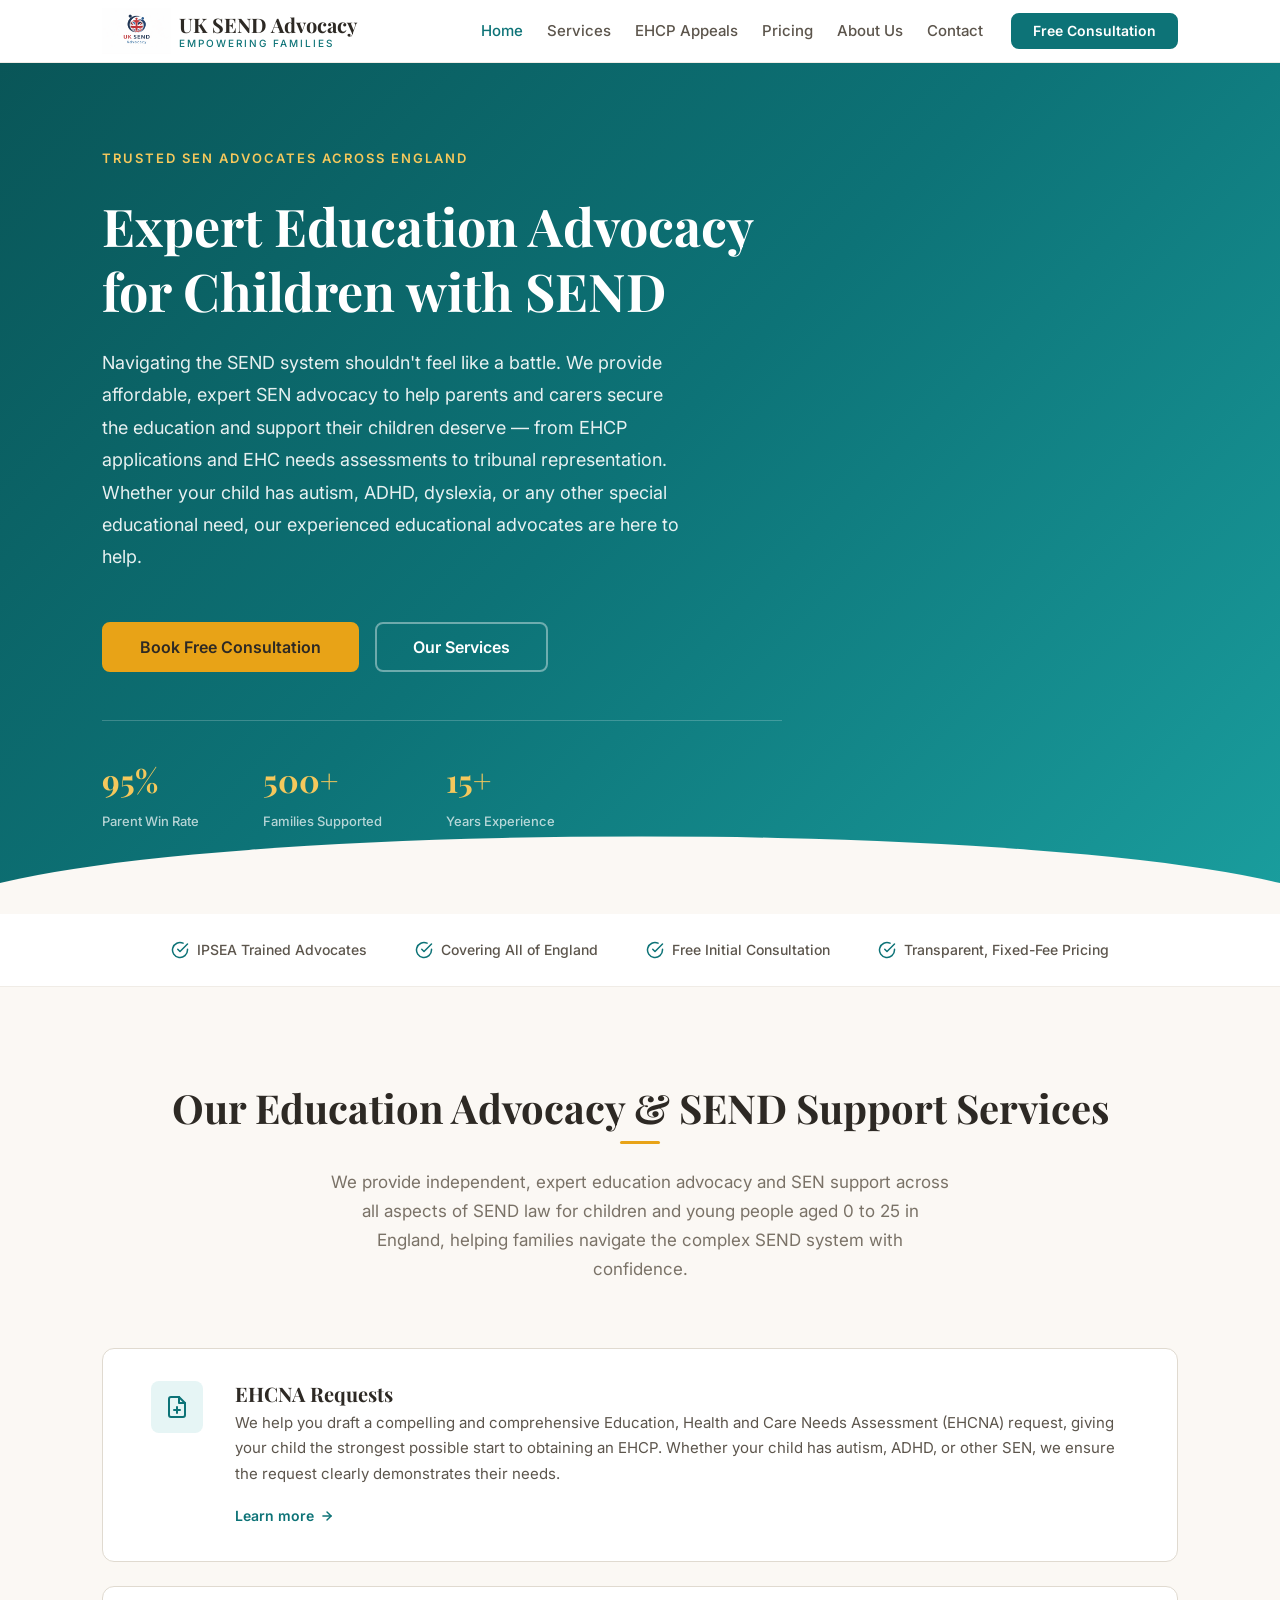
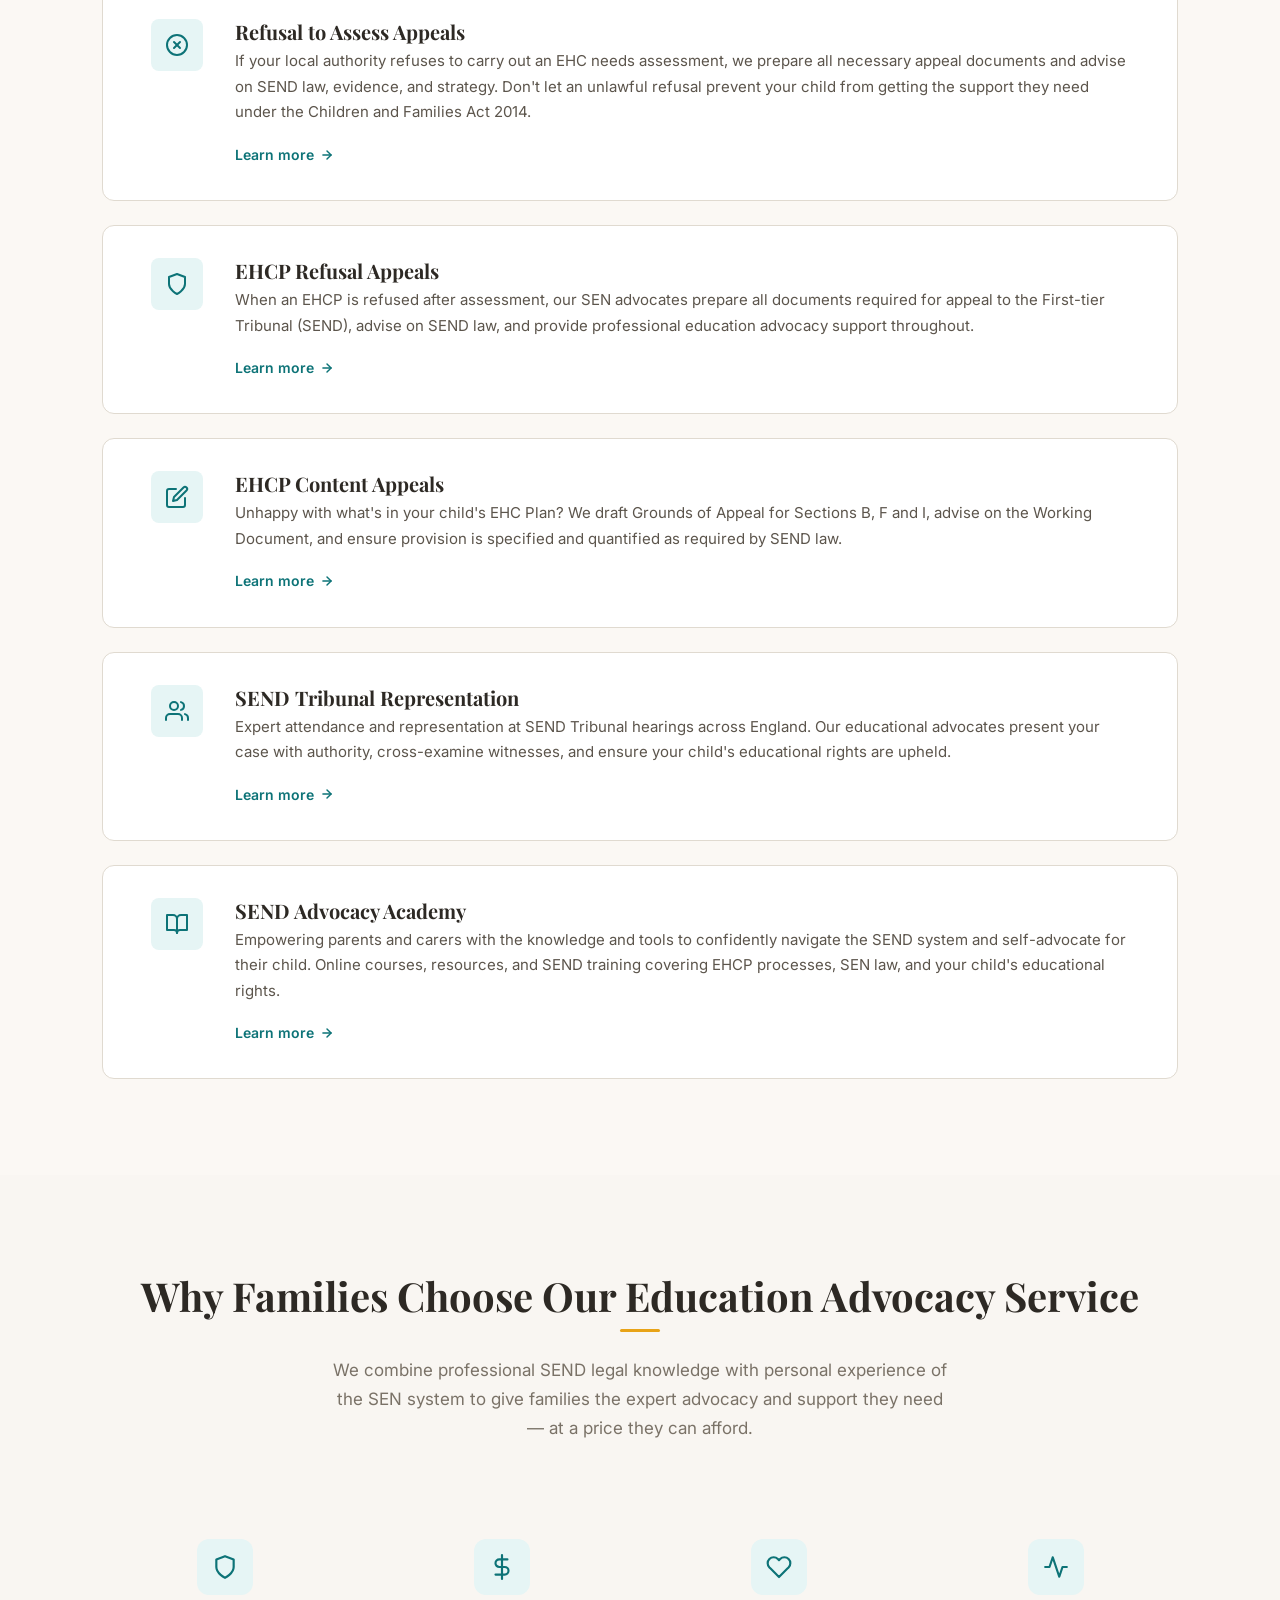
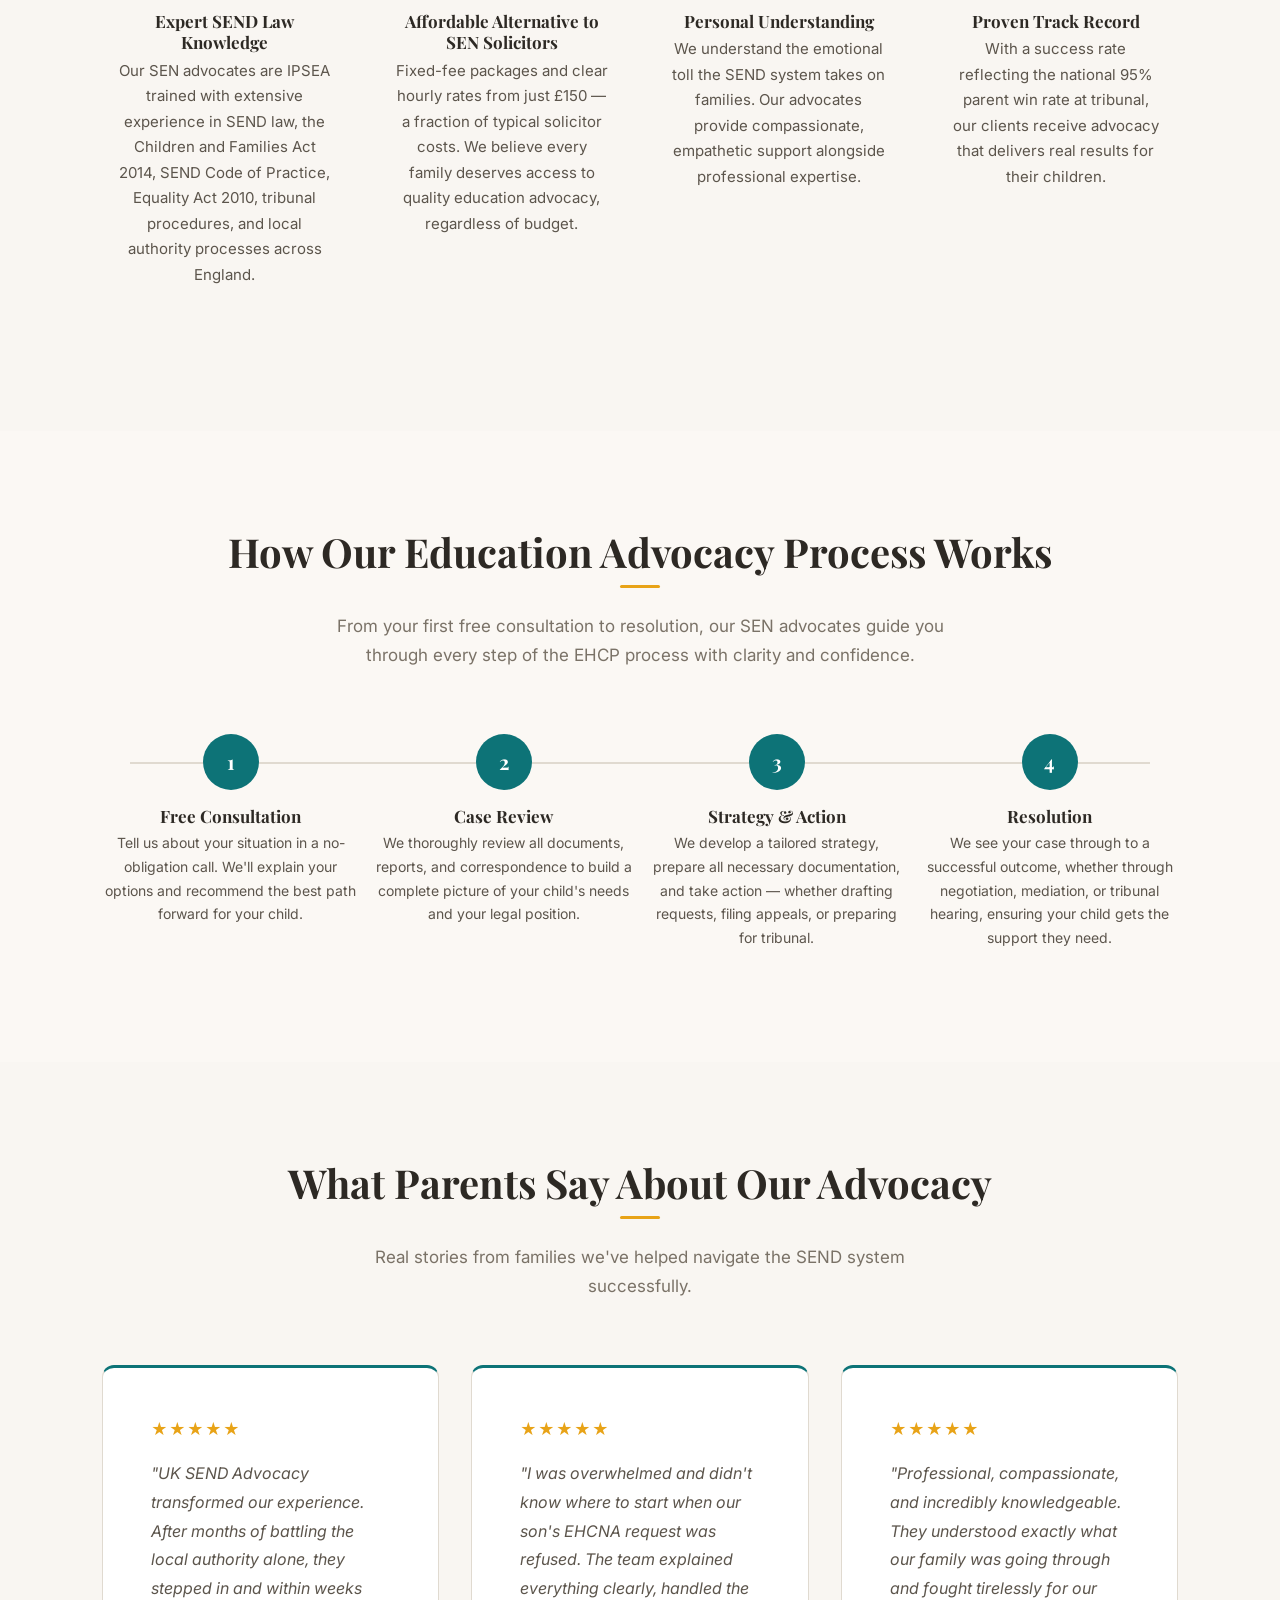
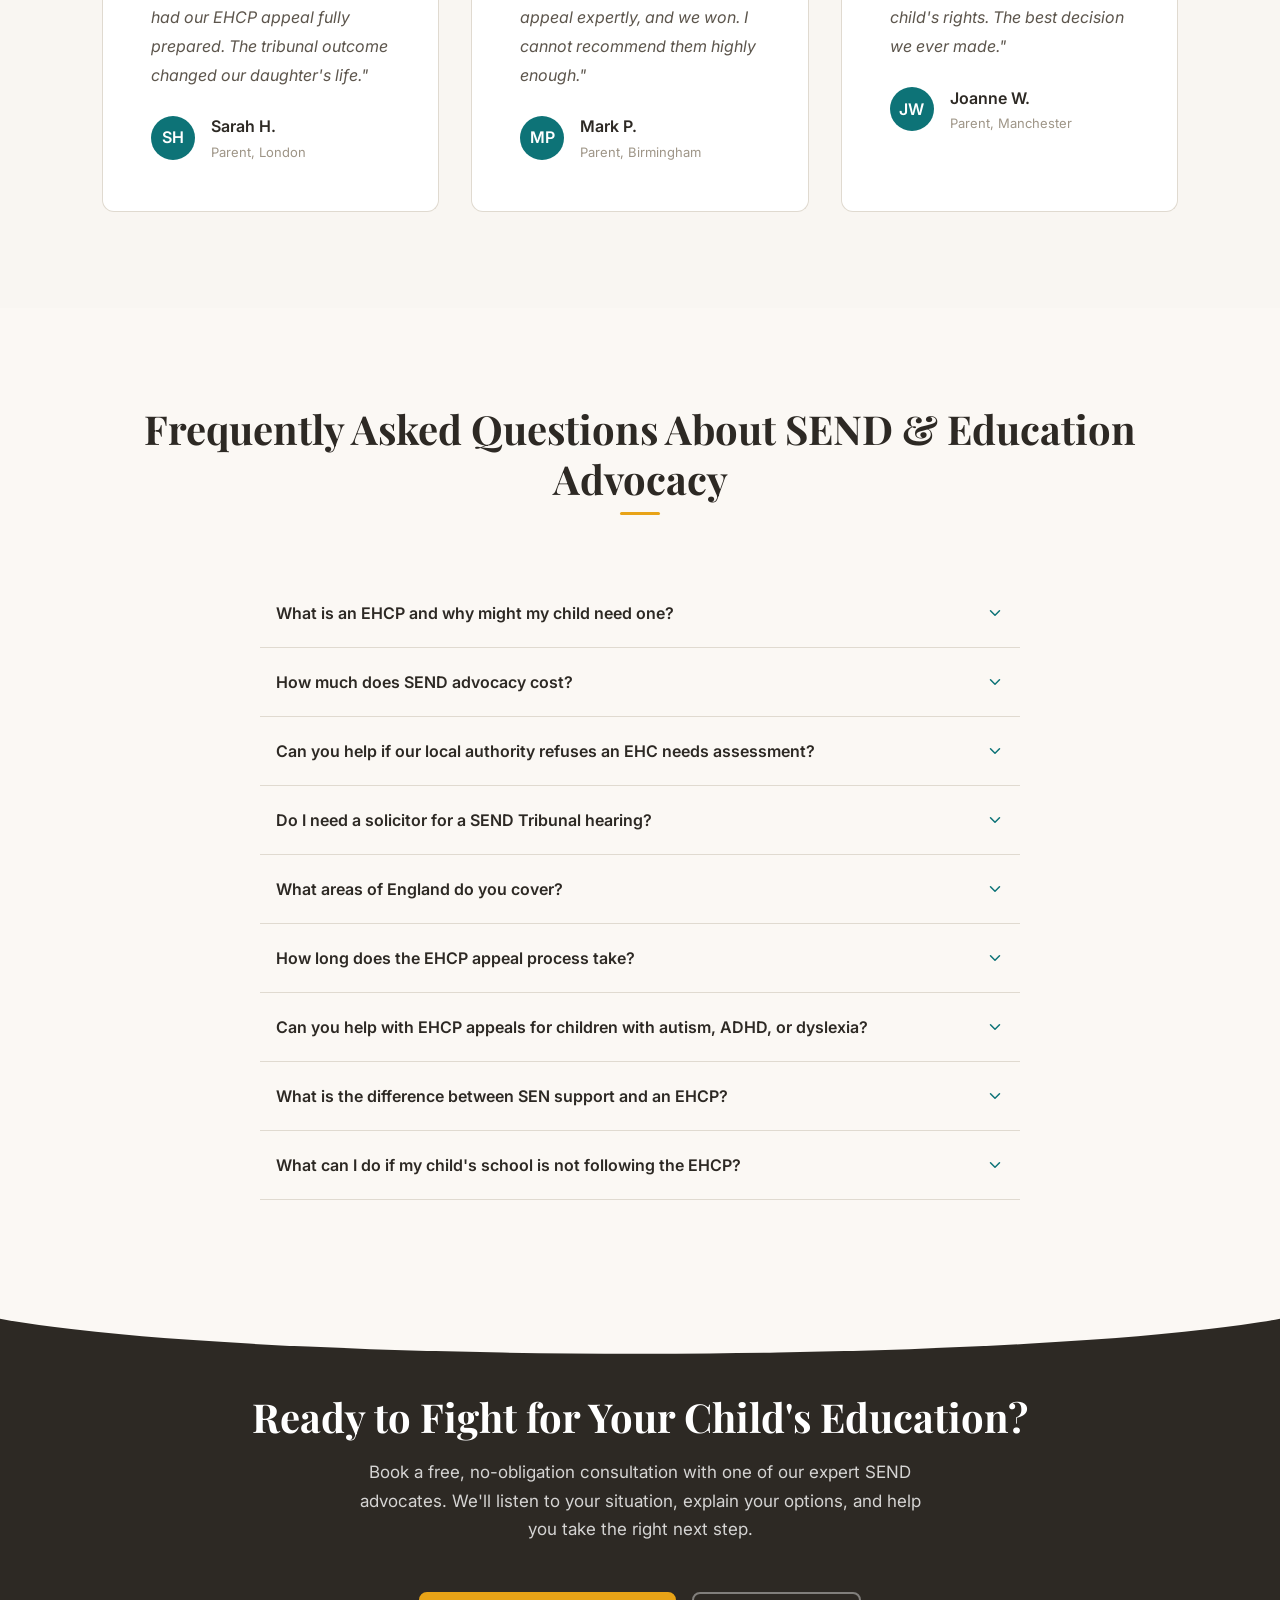
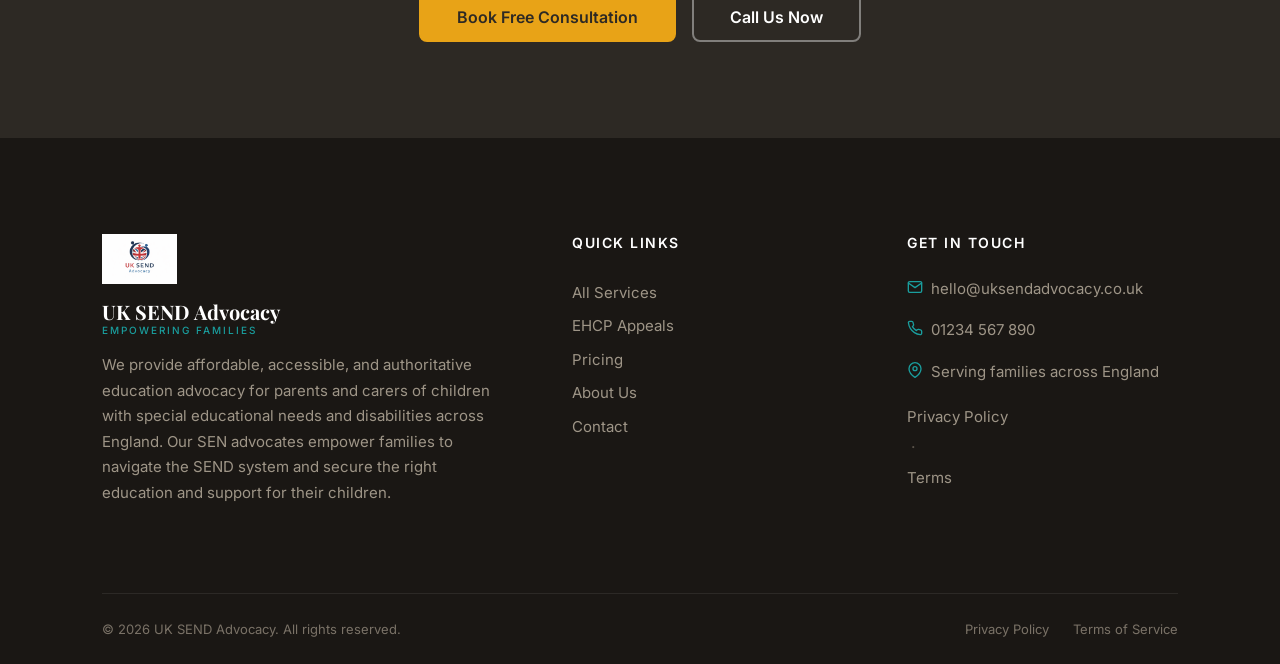
==== commit 8f1c0e5b: "feat: Complete redesign with distinct visual identity Replace navy/red colour scheme with warm teal/" ====
--- a/index.html
+++ b/index.html
@@ -28,7 +28,7 @@
   <!-- Fonts -->
   <link rel="preconnect" href="https://fonts.googleapis.com">
   <link rel="preconnect" href="https://fonts.gstatic.com" crossorigin>
-  <link href="https://fonts.googleapis.com/css2?family=DM+Serif+Display&family=Outfit:wght@400;500;600;700&family=Space+Grotesk:wght@400;500;600;700&display=swap" rel="stylesheet">
+  <link href="https://fonts.googleapis.com/css2?family=Inter:wght@400;500;600;700&family=Playfair+Display:wght@400;500;600;700&display=swap" rel="stylesheet">
 
   <!-- Stylesheet -->
   <link rel="stylesheet" href="css/styles.css">
@@ -169,22 +169,19 @@
     <div class="container">
       <div class="hero-content">
         <div class="hero-text">
-          <div class="hero-badge">
-            <svg width="16" height="16" viewBox="0 0 24 24" fill="none" stroke="currentColor" stroke-width="2" stroke-linecap="round" stroke-linejoin="round"><path d="M12 22s8-4 8-10V5l-8-3-8 3v7c0 6 8 10 8 10z"/></svg>
-            Trusted SEN Advocates Across England
-          </div>
-          <h1>Expert <span class="highlight">Education Advocacy</span> for Children with SEND</h1>
+          <span class="hero-label">Trusted SEN Advocates Across England</span>
+          <h1>Expert Education Advocacy for Children with SEND</h1>
           <p class="hero-description">
             Navigating the SEND system shouldn't feel like a battle. We provide affordable, expert SEN advocacy to help parents and carers secure the education and support their children deserve — from EHCP applications and EHC needs assessments to tribunal representation. Whether your child has autism, ADHD, dyslexia, or any other special educational need, our experienced educational advocates are here to help.
           </p>
           <div class="btn-group">
-            <a href="pages/contact.html" class="btn btn--primary btn--lg">Book Free Consultation</a>
+            <a href="pages/contact.html" class="btn btn--secondary btn--lg">Book Free Consultation</a>
             <a href="pages/services.html" class="btn btn--outline btn--lg">Our Services</a>
           </div>
           <div class="hero-stats">
             <div class="hero-stat">
               <span class="hero-stat-number">95%</span>
-              <span class="hero-stat-label">Parent Win Rate at Tribunal</span>
+              <span class="hero-stat-label">Parent Win Rate</span>
             </div>
             <div class="hero-stat">
               <span class="hero-stat-number">500+</span>
@@ -196,61 +193,28 @@
             </div>
           </div>
         </div>
-
-        <div class="hero-visual">
-          <div class="hero-card">
-            <h3>How We Help Families</h3>
-            <div class="hero-card-item">
-              <div class="hero-card-icon">
-                <svg width="20" height="20" viewBox="0 0 24 24" fill="none" stroke="currentColor" stroke-width="2" stroke-linecap="round" stroke-linejoin="round"><path d="M14 2H6a2 2 0 0 0-2 2v16a2 2 0 0 0 2 2h12a2 2 0 0 0 2-2V8z"/><polyline points="14 2 14 8 20 8"/><line x1="16" y1="13" x2="8" y2="13"/><line x1="16" y1="17" x2="8" y2="17"/><polyline points="10 9 9 9 8 9"/></svg>
-              </div>
-              <div class="hero-card-text">
-                <h4>EHCP Applications</h4>
-                <p>Drafting compelling needs assessment requests</p>
-              </div>
-            </div>
-            <div class="hero-card-item">
-              <div class="hero-card-icon">
-                <svg width="20" height="20" viewBox="0 0 24 24" fill="none" stroke="currentColor" stroke-width="2" stroke-linecap="round" stroke-linejoin="round"><circle cx="12" cy="12" r="10"/><path d="M9.09 9a3 3 0 0 1 5.83 1c0 2-3 3-3 3"/><line x1="12" y1="17" x2="12.01" y2="17"/></svg>
-              </div>
-              <div class="hero-card-text">
-                <h4>Appeals & Tribunals</h4>
-                <p>Expert representation when decisions go wrong</p>
-              </div>
-            </div>
-            <div class="hero-card-item">
-              <div class="hero-card-icon">
-                <svg width="20" height="20" viewBox="0 0 24 24" fill="none" stroke="currentColor" stroke-width="2" stroke-linecap="round" stroke-linejoin="round"><path d="M17 21v-2a4 4 0 0 0-4-4H5a4 4 0 0 0-4 4v2"/><circle cx="9" cy="7" r="4"/><path d="M23 21v-2a4 4 0 0 0-3-3.87"/><path d="M16 3.13a4 4 0 0 1 0 7.75"/></svg>
-              </div>
-              <div class="hero-card-text">
-                <h4>Ongoing Support</h4>
-                <p>Annual reviews, mediation, and more</p>
-              </div>
-            </div>
-          </div>
-        </div>
-      </div>
-    </div>
-  </section>
-
-  <!-- ============ TRUST BAR ============ -->
-  <section class="trust-bar" aria-label="Trust indicators">
-    <div class="container">
-      <div class="trust-items">
-        <div class="trust-item">
-          <svg width="20" height="20" viewBox="0 0 24 24" fill="none" stroke="currentColor" stroke-width="2" stroke-linecap="round" stroke-linejoin="round"><path d="M22 11.08V12a10 10 0 1 1-5.93-9.14"/><polyline points="22 4 12 14.01 9 11.01"/></svg>
+      </div>
+    </div>
+  </section>
+
+  <!-- ============ CREDENTIALS BAR ============ -->
+  <section class="credentials-bar" aria-label="Credentials">
+    <div class="container">
+      <div class="credentials-items">
+        <div class="credentials-item">
+          <svg width="18" height="18" viewBox="0 0 24 24" fill="none" stroke="currentColor" stroke-width="2" stroke-linecap="round" stroke-linejoin="round"><path d="M22 11.08V12a10 10 0 1 1-5.93-9.14"/><polyline points="22 4 12 14.01 9 11.01"/></svg>
           IPSEA Trained Advocates
         </div>
-        <div class="trust-item">
-          <svg width="20" height="20" viewBox="0 0 24 24" fill="none" stroke="currentColor" stroke-width="2" stroke-linecap="round" stroke-linejoin="round"><path d="M22 11.08V12a10 10 0 1 1-5.93-9.14"/><polyline points="22 4 12 14.01 9 11.01"/></svg>
+        <div class="credentials-item">
+          <svg width="18" height="18" viewBox="0 0 24 24" fill="none" stroke="currentColor" stroke-width="2" stroke-linecap="round" stroke-linejoin="round"><path d="M22 11.08V12a10 10 0 1 1-5.93-9.14"/><polyline points="22 4 12 14.01 9 11.01"/></svg>
           Covering All of England
         </div>
-        <div class="trust-item">
-          <svg width="20" height="20" viewBox="0 0 24 24" fill="none" stroke="currentColor" stroke-width="2" stroke-linecap="round" stroke-linejoin="round"><path d="M22 11.08V12a10 10 0 1 1-5.93-9.14"/><polyline points="22 4 12 14.01 9 11.01"/></svg>
+        <div class="credentials-item">
+          <svg width="18" height="18" viewBox="0 0 24 24" fill="none" stroke="currentColor" stroke-width="2" stroke-linecap="round" stroke-linejoin="round"><path d="M22 11.08V12a10 10 0 1 1-5.93-9.14"/><polyline points="22 4 12 14.01 9 11.01"/></svg>
           Free Initial Consultation
         </div>
-        <div class="trust-item">
-          <svg width="20" height="20" viewBox="0 0 24 24" fill="none" stroke="currentColor" stroke-width="2" stroke-linecap="round" stroke-linejoin="round"><path d="M22 11.08V12a10 10 0 1 1-5.93-9.14"/><polyline points="22 4 12 14.01 9 11.01"/></svg>
+        <div class="credentials-item">
+          <svg width="18" height="18" viewBox="0 0 24 24" fill="none" stroke="currentColor" stroke-width="2" stroke-linecap="round" stroke-linejoin="round"><path d="M22 11.08V12a10 10 0 1 1-5.93-9.14"/><polyline points="22 4 12 14.01 9 11.01"/></svg>
           Transparent, Fixed-Fee Pricing
         </div>
       </div>
@@ -262,99 +226,105 @@
     <div class="container">
       <div class="section-header animate-in">
         <h2>Our Education Advocacy &amp; SEND Support Services</h2>
-        <span class="accent-line"></span>
+        <span class="heading-accent"></span>
         <p>We provide independent, expert education advocacy and SEN support across all aspects of SEND law for children and young people aged 0 to 25 in England, helping families navigate the complex SEND system with confidence.</p>
       </div>
 
-      <div class="services-grid">
+      <div class="services-list">
         <article class="service-card animate-in">
           <div class="service-icon">
             <svg width="24" height="24" viewBox="0 0 24 24" fill="none" stroke="currentColor" stroke-width="2" stroke-linecap="round" stroke-linejoin="round"><path d="M14 2H6a2 2 0 0 0-2 2v16a2 2 0 0 0 2 2h12a2 2 0 0 0 2-2V8z"/><polyline points="14 2 14 8 20 8"/><line x1="12" y1="18" x2="12" y2="12"/><line x1="9" y1="15" x2="15" y2="15"/></svg>
           </div>
-          <h3>EHCNA Requests</h3>
-          <p>We help you draft a compelling and comprehensive Education, Health and Care Needs Assessment (EHCNA) request, giving your child the strongest possible start to obtaining an EHCP. Whether your child has autism, ADHD, or other SEN, we ensure the request clearly demonstrates their needs.</p>
-          <a href="pages/services.html#ehcna-requests" class="service-link">
-            Learn more
-            <svg width="16" height="16" viewBox="0 0 24 24" fill="none" stroke="currentColor" stroke-width="2" stroke-linecap="round" stroke-linejoin="round"><line x1="5" y1="12" x2="19" y2="12"/><polyline points="12 5 19 12 12 19"/></svg>
-          </a>
+          <div class="service-body">
+            <h3>EHCNA Requests</h3>
+            <p>We help you draft a compelling and comprehensive Education, Health and Care Needs Assessment (EHCNA) request, giving your child the strongest possible start to obtaining an EHCP. Whether your child has autism, ADHD, or other SEN, we ensure the request clearly demonstrates their needs.</p>
+            <a href="pages/services.html#ehcna-requests" class="service-link">
+              Learn more <svg width="14" height="14" viewBox="0 0 24 24" fill="none" stroke="currentColor" stroke-width="2.5" stroke-linecap="round" stroke-linejoin="round"><line x1="5" y1="12" x2="19" y2="12"/><polyline points="12 5 19 12 12 19"/></svg>
+            </a>
+          </div>
         </article>
 
         <article class="service-card animate-in">
           <div class="service-icon">
             <svg width="24" height="24" viewBox="0 0 24 24" fill="none" stroke="currentColor" stroke-width="2" stroke-linecap="round" stroke-linejoin="round"><circle cx="12" cy="12" r="10"/><line x1="15" y1="9" x2="9" y2="15"/><line x1="9" y1="9" x2="15" y2="15"/></svg>
           </div>
-          <h3>Refusal to Assess Appeals</h3>
-          <p>If your local authority refuses to carry out an EHC needs assessment, we prepare all necessary appeal documents and advise on SEND law, evidence, and strategy. Don't let an unlawful refusal prevent your child from getting the support they need under the Children and Families Act 2014.</p>
-          <a href="pages/ehcp-appeals.html" class="service-link">
-            Learn more
-            <svg width="16" height="16" viewBox="0 0 24 24" fill="none" stroke="currentColor" stroke-width="2" stroke-linecap="round" stroke-linejoin="round"><line x1="5" y1="12" x2="19" y2="12"/><polyline points="12 5 19 12 12 19"/></svg>
-          </a>
+          <div class="service-body">
+            <h3>Refusal to Assess Appeals</h3>
+            <p>If your local authority refuses to carry out an EHC needs assessment, we prepare all necessary appeal documents and advise on SEND law, evidence, and strategy. Don't let an unlawful refusal prevent your child from getting the support they need under the Children and Families Act 2014.</p>
+            <a href="pages/ehcp-appeals.html" class="service-link">
+              Learn more <svg width="14" height="14" viewBox="0 0 24 24" fill="none" stroke="currentColor" stroke-width="2.5" stroke-linecap="round" stroke-linejoin="round"><line x1="5" y1="12" x2="19" y2="12"/><polyline points="12 5 19 12 12 19"/></svg>
+            </a>
+          </div>
         </article>
 
         <article class="service-card animate-in">
           <div class="service-icon">
             <svg width="24" height="24" viewBox="0 0 24 24" fill="none" stroke="currentColor" stroke-width="2" stroke-linecap="round" stroke-linejoin="round"><path d="M12 22s8-4 8-10V5l-8-3-8 3v7c0 6 8 10 8 10z"/></svg>
           </div>
-          <h3>EHCP Refusal Appeals</h3>
-          <p>When an EHCP is refused after assessment, our SEN advocates prepare all documents required for appeal to the First-tier Tribunal (SEND), advise on SEND law, and provide professional education advocacy support throughout.</p>
-          <a href="pages/ehcp-appeals.html#ehcp-refusal" class="service-link">
-            Learn more
-            <svg width="16" height="16" viewBox="0 0 24 24" fill="none" stroke="currentColor" stroke-width="2" stroke-linecap="round" stroke-linejoin="round"><line x1="5" y1="12" x2="19" y2="12"/><polyline points="12 5 19 12 12 19"/></svg>
-          </a>
+          <div class="service-body">
+            <h3>EHCP Refusal Appeals</h3>
+            <p>When an EHCP is refused after assessment, our SEN advocates prepare all documents required for appeal to the First-tier Tribunal (SEND), advise on SEND law, and provide professional education advocacy support throughout.</p>
+            <a href="pages/ehcp-appeals.html#ehcp-refusal" class="service-link">
+              Learn more <svg width="14" height="14" viewBox="0 0 24 24" fill="none" stroke="currentColor" stroke-width="2.5" stroke-linecap="round" stroke-linejoin="round"><line x1="5" y1="12" x2="19" y2="12"/><polyline points="12 5 19 12 12 19"/></svg>
+            </a>
+          </div>
         </article>
 
         <article class="service-card animate-in">
           <div class="service-icon">
             <svg width="24" height="24" viewBox="0 0 24 24" fill="none" stroke="currentColor" stroke-width="2" stroke-linecap="round" stroke-linejoin="round"><path d="M11 4H4a2 2 0 0 0-2 2v14a2 2 0 0 0 2 2h14a2 2 0 0 0 2-2v-7"/><path d="M18.5 2.5a2.121 2.121 0 0 1 3 3L12 15l-4 1 1-4 9.5-9.5z"/></svg>
           </div>
-          <h3>EHCP Content Appeals</h3>
-          <p>Unhappy with what's in your child's EHC Plan? We draft Grounds of Appeal for Sections B, F and I, advise on the Working Document, and ensure provision is specified and quantified as required by SEND law.</p>
-          <a href="pages/ehcp-appeals.html#content-appeals" class="service-link">
-            Learn more
-            <svg width="16" height="16" viewBox="0 0 24 24" fill="none" stroke="currentColor" stroke-width="2" stroke-linecap="round" stroke-linejoin="round"><line x1="5" y1="12" x2="19" y2="12"/><polyline points="12 5 19 12 12 19"/></svg>
-          </a>
+          <div class="service-body">
+            <h3>EHCP Content Appeals</h3>
+            <p>Unhappy with what's in your child's EHC Plan? We draft Grounds of Appeal for Sections B, F and I, advise on the Working Document, and ensure provision is specified and quantified as required by SEND law.</p>
+            <a href="pages/ehcp-appeals.html#content-appeals" class="service-link">
+              Learn more <svg width="14" height="14" viewBox="0 0 24 24" fill="none" stroke="currentColor" stroke-width="2.5" stroke-linecap="round" stroke-linejoin="round"><line x1="5" y1="12" x2="19" y2="12"/><polyline points="12 5 19 12 12 19"/></svg>
+            </a>
+          </div>
         </article>
 
         <article class="service-card animate-in">
           <div class="service-icon">
             <svg width="24" height="24" viewBox="0 0 24 24" fill="none" stroke="currentColor" stroke-width="2" stroke-linecap="round" stroke-linejoin="round"><path d="M17 21v-2a4 4 0 0 0-4-4H5a4 4 0 0 0-4 4v2"/><circle cx="9" cy="7" r="4"/><path d="M23 21v-2a4 4 0 0 0-3-3.87"/><path d="M16 3.13a4 4 0 0 1 0 7.75"/></svg>
           </div>
-          <h3>SEND Tribunal Representation</h3>
-          <p>Expert attendance and representation at SEND Tribunal hearings across England. Our educational advocates present your case with authority, cross-examine witnesses, and ensure your child's educational rights are upheld.</p>
-          <a href="pages/services.html#tribunal" class="service-link">
-            Learn more
-            <svg width="16" height="16" viewBox="0 0 24 24" fill="none" stroke="currentColor" stroke-width="2" stroke-linecap="round" stroke-linejoin="round"><line x1="5" y1="12" x2="19" y2="12"/><polyline points="12 5 19 12 12 19"/></svg>
-          </a>
+          <div class="service-body">
+            <h3>SEND Tribunal Representation</h3>
+            <p>Expert attendance and representation at SEND Tribunal hearings across England. Our educational advocates present your case with authority, cross-examine witnesses, and ensure your child's educational rights are upheld.</p>
+            <a href="pages/services.html#tribunal" class="service-link">
+              Learn more <svg width="14" height="14" viewBox="0 0 24 24" fill="none" stroke="currentColor" stroke-width="2.5" stroke-linecap="round" stroke-linejoin="round"><line x1="5" y1="12" x2="19" y2="12"/><polyline points="12 5 19 12 12 19"/></svg>
+            </a>
+          </div>
         </article>
 
         <article class="service-card animate-in">
           <div class="service-icon">
             <svg width="24" height="24" viewBox="0 0 24 24" fill="none" stroke="currentColor" stroke-width="2" stroke-linecap="round" stroke-linejoin="round"><path d="M2 3h6a4 4 0 0 1 4 4v14a3 3 0 0 0-3-3H2z"/><path d="M22 3h-6a4 4 0 0 0-4 4v14a3 3 0 0 1 3-3h7z"/></svg>
           </div>
-          <h3>SEND Advocacy Academy</h3>
-          <p>Empowering parents and carers with the knowledge and tools to confidently navigate the SEND system and self-advocate for their child. Online courses, resources, and SEND training covering EHCP processes, SEN law, and your child's educational rights.</p>
-          <a href="pages/services.html#academy" class="service-link">
-            Learn more
-            <svg width="16" height="16" viewBox="0 0 24 24" fill="none" stroke="currentColor" stroke-width="2" stroke-linecap="round" stroke-linejoin="round"><line x1="5" y1="12" x2="19" y2="12"/><polyline points="12 5 19 12 12 19"/></svg>
-          </a>
+          <div class="service-body">
+            <h3>SEND Advocacy Academy</h3>
+            <p>Empowering parents and carers with the knowledge and tools to confidently navigate the SEND system and self-advocate for their child. Online courses, resources, and SEND training covering EHCP processes, SEN law, and your child's educational rights.</p>
+            <a href="pages/services.html#academy" class="service-link">
+              Learn more <svg width="14" height="14" viewBox="0 0 24 24" fill="none" stroke="currentColor" stroke-width="2.5" stroke-linecap="round" stroke-linejoin="round"><line x1="5" y1="12" x2="19" y2="12"/><polyline points="12 5 19 12 12 19"/></svg>
+            </a>
+          </div>
         </article>
       </div>
     </div>
   </section>
 
   <!-- ============ WHY CHOOSE US ============ -->
-  <section class="section section--gray" id="why-us">
+  <section class="section section--alt" id="why-us">
     <div class="container">
       <div class="section-header animate-in">
         <h2>Why Families Choose Our Education Advocacy Service</h2>
-        <span class="accent-line"></span>
+        <span class="heading-accent"></span>
         <p>We combine professional SEND legal knowledge with personal experience of the SEN system to give families the expert advocacy and support they need — at a price they can afford.</p>
       </div>
 
       <div class="features-grid">
         <div class="feature-item animate-in">
           <div class="feature-icon">
-            <svg width="28" height="28" viewBox="0 0 24 24" fill="none" stroke="currentColor" stroke-width="2" stroke-linecap="round" stroke-linejoin="round"><path d="M12 22s8-4 8-10V5l-8-3-8 3v7c0 6 8 10 8 10z"/></svg>
+            <svg width="26" height="26" viewBox="0 0 24 24" fill="none" stroke="currentColor" stroke-width="2" stroke-linecap="round" stroke-linejoin="round"><path d="M12 22s8-4 8-10V5l-8-3-8 3v7c0 6 8 10 8 10z"/></svg>
           </div>
           <h3>Expert SEND Law Knowledge</h3>
           <p>Our SEN advocates are IPSEA trained with extensive experience in SEND law, the Children and Families Act 2014, SEND Code of Practice, Equality Act 2010, tribunal procedures, and local authority processes across England.</p>
@@ -362,7 +332,7 @@
 
         <div class="feature-item animate-in">
           <div class="feature-icon">
-            <svg width="28" height="28" viewBox="0 0 24 24" fill="none" stroke="currentColor" stroke-width="2" stroke-linecap="round" stroke-linejoin="round"><line x1="12" y1="1" x2="12" y2="23"/><path d="M17 5H9.5a3.5 3.5 0 0 0 0 7h5a3.5 3.5 0 0 1 0 7H6"/></svg>
+            <svg width="26" height="26" viewBox="0 0 24 24" fill="none" stroke="currentColor" stroke-width="2" stroke-linecap="round" stroke-linejoin="round"><line x1="12" y1="1" x2="12" y2="23"/><path d="M17 5H9.5a3.5 3.5 0 0 0 0 7h5a3.5 3.5 0 0 1 0 7H6"/></svg>
           </div>
           <h3>Affordable Alternative to SEN Solicitors</h3>
           <p>Fixed-fee packages and clear hourly rates from just &pound;150 — a fraction of typical solicitor costs. We believe every family deserves access to quality education advocacy, regardless of budget.</p>
@@ -370,7 +340,7 @@
 
         <div class="feature-item animate-in">
           <div class="feature-icon">
-            <svg width="28" height="28" viewBox="0 0 24 24" fill="none" stroke="currentColor" stroke-width="2" stroke-linecap="round" stroke-linejoin="round"><path d="M20.84 4.61a5.5 5.5 0 0 0-7.78 0L12 5.67l-1.06-1.06a5.5 5.5 0 0 0-7.78 7.78l1.06 1.06L12 21.23l7.78-7.78 1.06-1.06a5.5 5.5 0 0 0 0-7.78z"/></svg>
+            <svg width="26" height="26" viewBox="0 0 24 24" fill="none" stroke="currentColor" stroke-width="2" stroke-linecap="round" stroke-linejoin="round"><path d="M20.84 4.61a5.5 5.5 0 0 0-7.78 0L12 5.67l-1.06-1.06a5.5 5.5 0 0 0-7.78 7.78l1.06 1.06L12 21.23l7.78-7.78 1.06-1.06a5.5 5.5 0 0 0 0-7.78z"/></svg>
           </div>
           <h3>Personal Understanding</h3>
           <p>We understand the emotional toll the SEND system takes on families. Our advocates provide compassionate, empathetic support alongside professional expertise.</p>
@@ -378,7 +348,7 @@
 
         <div class="feature-item animate-in">
           <div class="feature-icon">
-            <svg width="28" height="28" viewBox="0 0 24 24" fill="none" stroke="currentColor" stroke-width="2" stroke-linecap="round" stroke-linejoin="round"><rect x="3" y="11" width="18" height="11" rx="2" ry="2"/><path d="M7 11V7a5 5 0 0 1 10 0v4"/></svg>
+            <svg width="26" height="26" viewBox="0 0 24 24" fill="none" stroke="currentColor" stroke-width="2" stroke-linecap="round" stroke-linejoin="round"><polyline points="22 12 18 12 15 21 9 3 6 12 2 12"/></svg>
           </div>
           <h3>Proven Track Record</h3>
           <p>With a success rate reflecting the national 95% parent win rate at tribunal, our clients receive advocacy that delivers real results for their children.</p>
@@ -392,24 +362,28 @@
     <div class="container">
       <div class="section-header animate-in">
         <h2>How Our Education Advocacy Process Works</h2>
-        <span class="accent-line"></span>
+        <span class="heading-accent"></span>
         <p>From your first free consultation to resolution, our SEN advocates guide you through every step of the EHCP process with clarity and confidence.</p>
       </div>
 
-      <div class="process-steps">
-        <div class="process-step animate-in">
+      <div class="timeline">
+        <div class="timeline-step animate-in">
+          <div class="timeline-number">1</div>
           <h3>Free Consultation</h3>
           <p>Tell us about your situation in a no-obligation call. We'll explain your options and recommend the best path forward for your child.</p>
         </div>
-        <div class="process-step animate-in">
+        <div class="timeline-step animate-in">
+          <div class="timeline-number">2</div>
           <h3>Case Review</h3>
           <p>We thoroughly review all documents, reports, and correspondence to build a complete picture of your child's needs and your legal position.</p>
         </div>
-        <div class="process-step animate-in">
-          <h3>Strategy & Action</h3>
+        <div class="timeline-step animate-in">
+          <div class="timeline-number">3</div>
+          <h3>Strategy &amp; Action</h3>
           <p>We develop a tailored strategy, prepare all necessary documentation, and take action — whether drafting requests, filing appeals, or preparing for tribunal.</p>
         </div>
-        <div class="process-step animate-in">
+        <div class="timeline-step animate-in">
+          <div class="timeline-number">4</div>
           <h3>Resolution</h3>
           <p>We see your case through to a successful outcome, whether through negotiation, mediation, or tribunal hearing, ensuring your child gets the support they need.</p>
         </div>
@@ -418,11 +392,11 @@
   </section>
 
   <!-- ============ TESTIMONIALS ============ -->
-  <section class="section section--gray" id="testimonials">
+  <section class="section section--alt" id="testimonials">
     <div class="container">
       <div class="section-header animate-in">
         <h2>What Parents Say About Our Advocacy</h2>
-        <span class="accent-line"></span>
+        <span class="heading-accent"></span>
         <p>Real stories from families we've helped navigate the SEND system successfully.</p>
       </div>
 
@@ -477,14 +451,14 @@
     <div class="container">
       <div class="section-header animate-in">
         <h2>Frequently Asked Questions About SEND &amp; Education Advocacy</h2>
-        <span class="accent-line"></span>
+        <span class="heading-accent"></span>
       </div>
 
       <div class="faq-list">
         <div class="faq-item animate-in">
           <button class="faq-question" aria-expanded="false">
             What is an EHCP and why might my child need one?
-            <svg width="20" height="20" viewBox="0 0 24 24" fill="none" stroke="currentColor" stroke-width="2" stroke-linecap="round" stroke-linejoin="round"><polyline points="6 9 12 15 18 9"/></svg>
+            <svg width="18" height="18" viewBox="0 0 24 24" fill="none" stroke="currentColor" stroke-width="2" stroke-linecap="round" stroke-linejoin="round"><polyline points="6 9 12 15 18 9"/></svg>
           </button>
           <div class="faq-answer">
             <div class="faq-answer-inner">
@@ -496,7 +470,7 @@
         <div class="faq-item animate-in">
           <button class="faq-question" aria-expanded="false">
             How much does SEND advocacy cost?
-            <svg width="20" height="20" viewBox="0 0 24 24" fill="none" stroke="currentColor" stroke-width="2" stroke-linecap="round" stroke-linejoin="round"><polyline points="6 9 12 15 18 9"/></svg>
+            <svg width="18" height="18" viewBox="0 0 24 24" fill="none" stroke="currentColor" stroke-width="2" stroke-linecap="round" stroke-linejoin="round"><polyline points="6 9 12 15 18 9"/></svg>
           </button>
           <div class="faq-answer">
             <div class="faq-answer-inner">
@@ -508,7 +482,7 @@
         <div class="faq-item animate-in">
           <button class="faq-question" aria-expanded="false">
             Can you help if our local authority refuses an EHC needs assessment?
-            <svg width="20" height="20" viewBox="0 0 24 24" fill="none" stroke="currentColor" stroke-width="2" stroke-linecap="round" stroke-linejoin="round"><polyline points="6 9 12 15 18 9"/></svg>
+            <svg width="18" height="18" viewBox="0 0 24 24" fill="none" stroke="currentColor" stroke-width="2" stroke-linecap="round" stroke-linejoin="round"><polyline points="6 9 12 15 18 9"/></svg>
           </button>
           <div class="faq-answer">
             <div class="faq-answer-inner">
@@ -520,7 +494,7 @@
         <div class="faq-item animate-in">
           <button class="faq-question" aria-expanded="false">
             Do I need a solicitor for a SEND Tribunal hearing?
-            <svg width="20" height="20" viewBox="0 0 24 24" fill="none" stroke="currentColor" stroke-width="2" stroke-linecap="round" stroke-linejoin="round"><polyline points="6 9 12 15 18 9"/></svg>
+            <svg width="18" height="18" viewBox="0 0 24 24" fill="none" stroke="currentColor" stroke-width="2" stroke-linecap="round" stroke-linejoin="round"><polyline points="6 9 12 15 18 9"/></svg>
           </button>
           <div class="faq-answer">
             <div class="faq-answer-inner">
@@ -532,7 +506,7 @@
         <div class="faq-item animate-in">
           <button class="faq-question" aria-expanded="false">
             What areas of England do you cover?
-            <svg width="20" height="20" viewBox="0 0 24 24" fill="none" stroke="currentColor" stroke-width="2" stroke-linecap="round" stroke-linejoin="round"><polyline points="6 9 12 15 18 9"/></svg>
+            <svg width="18" height="18" viewBox="0 0 24 24" fill="none" stroke="currentColor" stroke-width="2" stroke-linecap="round" stroke-linejoin="round"><polyline points="6 9 12 15 18 9"/></svg>
           </button>
           <div class="faq-answer">
             <div class="faq-answer-inner">
@@ -544,7 +518,7 @@
         <div class="faq-item animate-in">
           <button class="faq-question" aria-expanded="false">
             How long does the EHCP appeal process take?
-            <svg width="20" height="20" viewBox="0 0 24 24" fill="none" stroke="currentColor" stroke-width="2" stroke-linecap="round" stroke-linejoin="round"><polyline points="6 9 12 15 18 9"/></svg>
+            <svg width="18" height="18" viewBox="0 0 24 24" fill="none" stroke="currentColor" stroke-width="2" stroke-linecap="round" stroke-linejoin="round"><polyline points="6 9 12 15 18 9"/></svg>
           </button>
           <div class="faq-answer">
             <div class="faq-answer-inner">
@@ -556,7 +530,7 @@
         <div class="faq-item animate-in">
           <button class="faq-question" aria-expanded="false">
             Can you help with EHCP appeals for children with autism, ADHD, or dyslexia?
-            <svg width="20" height="20" viewBox="0 0 24 24" fill="none" stroke="currentColor" stroke-width="2" stroke-linecap="round" stroke-linejoin="round"><polyline points="6 9 12 15 18 9"/></svg>
+            <svg width="18" height="18" viewBox="0 0 24 24" fill="none" stroke="currentColor" stroke-width="2" stroke-linecap="round" stroke-linejoin="round"><polyline points="6 9 12 15 18 9"/></svg>
           </button>
           <div class="faq-answer">
             <div class="faq-answer-inner">
@@ -568,7 +542,7 @@
         <div class="faq-item animate-in">
           <button class="faq-question" aria-expanded="false">
             What is the difference between SEN support and an EHCP?
-            <svg width="20" height="20" viewBox="0 0 24 24" fill="none" stroke="currentColor" stroke-width="2" stroke-linecap="round" stroke-linejoin="round"><polyline points="6 9 12 15 18 9"/></svg>
+            <svg width="18" height="18" viewBox="0 0 24 24" fill="none" stroke="currentColor" stroke-width="2" stroke-linecap="round" stroke-linejoin="round"><polyline points="6 9 12 15 18 9"/></svg>
           </button>
           <div class="faq-answer">
             <div class="faq-answer-inner">
@@ -580,7 +554,7 @@
         <div class="faq-item animate-in">
           <button class="faq-question" aria-expanded="false">
             What can I do if my child's school is not following the EHCP?
-            <svg width="20" height="20" viewBox="0 0 24 24" fill="none" stroke="currentColor" stroke-width="2" stroke-linecap="round" stroke-linejoin="round"><polyline points="6 9 12 15 18 9"/></svg>
+            <svg width="18" height="18" viewBox="0 0 24 24" fill="none" stroke="currentColor" stroke-width="2" stroke-linecap="round" stroke-linejoin="round"><polyline points="6 9 12 15 18 9"/></svg>
           </button>
           <div class="faq-answer">
             <div class="faq-answer-inner">
@@ -598,7 +572,7 @@
       <h2>Ready to Fight for Your Child's Education?</h2>
       <p>Book a free, no-obligation consultation with one of our expert SEND advocates. We'll listen to your situation, explain your options, and help you take the right next step.</p>
       <div class="btn-group" style="justify-content: center;">
-        <a href="pages/contact.html" class="btn btn--primary btn--lg">Book Free Consultation</a>
+        <a href="pages/contact.html" class="btn btn--secondary btn--lg">Book Free Consultation</a>
         <a href="tel:+441234567890" class="btn btn--outline btn--lg">Call Us Now</a>
       </div>
     </div>
@@ -618,21 +592,12 @@
         </div>
 
         <div class="footer-col">
-          <h4>Services</h4>
+          <h4>Quick Links</h4>
           <a href="pages/services.html">All Services</a>
           <a href="pages/ehcp-appeals.html">EHCP Appeals</a>
-          <a href="pages/services.html#ehcna-requests">EHCNA Requests</a>
-          <a href="pages/services.html#tribunal">Tribunal Representation</a>
-          <a href="pages/services.html#academy">SEND Academy</a>
-        </div>
-
-        <div class="footer-col">
-          <h4>Company</h4>
+          <a href="pages/pricing.html">Pricing</a>
           <a href="pages/about.html">About Us</a>
-          <a href="pages/pricing.html">Pricing</a>
           <a href="pages/contact.html">Contact</a>
-          <a href="pages/privacy.html">Privacy Policy</a>
-          <a href="pages/terms.html">Terms of Service</a>
         </div>
 
         <div class="footer-col">
@@ -643,11 +608,16 @@
           </div>
           <div class="footer-contact-item">
             <svg width="16" height="16" viewBox="0 0 24 24" fill="none" stroke="currentColor" stroke-width="2" stroke-linecap="round" stroke-linejoin="round"><path d="M22 16.92v3a2 2 0 0 1-2.18 2 19.79 19.79 0 0 1-8.63-3.07 19.5 19.5 0 0 1-6-6 19.79 19.79 0 0 1-3.07-8.67A2 2 0 0 1 4.11 2h3a2 2 0 0 1 2 1.72 12.84 12.84 0 0 0 .7 2.81 2 2 0 0 1-.45 2.11L8.09 9.91a16 16 0 0 0 6 6l1.27-1.27a2 2 0 0 1 2.11-.45 12.84 12.84 0 0 0 2.81.7A2 2 0 0 1 22 16.92z"/></svg>
-            <span>01onal 234 567 890</span>
+            <span>01234 567 890</span>
           </div>
           <div class="footer-contact-item">
             <svg width="16" height="16" viewBox="0 0 24 24" fill="none" stroke="currentColor" stroke-width="2" stroke-linecap="round" stroke-linejoin="round"><path d="M21 10c0 7-9 13-9 13s-9-6-9-13a9 9 0 0 1 18 0z"/><circle cx="12" cy="10" r="3"/></svg>
             <span>Serving families across England</span>
+          </div>
+          <div style="margin-top: var(--space-md);">
+            <a href="pages/privacy.html">Privacy Policy</a>
+            <span style="color: var(--warm-gray-600); margin: 0 var(--space-xs);">&middot;</span>
+            <a href="pages/terms.html">Terms</a>
           </div>
         </div>
       </div>
@@ -657,7 +627,6 @@
         <div class="footer-legal">
           <a href="pages/privacy.html">Privacy Policy</a>
           <a href="pages/terms.html">Terms of Service</a>
-          <a href="pages/sitemap.html">Sitemap</a>
         </div>
       </div>
     </div>
--- a/css/styles.css
+++ b/css/styles.css
@@ -1,49 +1,44 @@
 /* ============================================
-   UK SEND Advocacy - Main Stylesheet
-   Theme: British Navy & Red (Logo-matched)
-   Professional, Trustworthy, Authoritative
+   UK SEND Advocacy - Complete Redesign
+   Theme: Warm Teal & Amber — Approachable, Trustworthy
    ============================================ */
 
 /* CSS Custom Properties */
 :root {
-  /* Primary Colors - Navy Blue (from logo) */
-  --primary: #1B3A5C;
-  --primary-dark: #122A45;
-  --primary-light: #2A5080;
-  --primary-subtle: #E8EEF4;
-
-  /* Accent Colors - Union Jack Red (from logo) */
-  --accent: #C8102E;
-  --accent-dark: #A50D24;
-  --accent-light: #E8334D;
-
-  /* Clean Neutrals */
+  /* Primary - Forest Teal */
+  --primary: #0D7377;
+  --primary-dark: #095456;
+  --primary-light: #1A9E9E;
+  --primary-pale: #E6F5F5;
+
+  /* Warm Accent - Amber */
+  --amber: #E8A317;
+  --amber-dark: #C48A0F;
+  --amber-light: #F5C85C;
+  --amber-pale: #FEF7E6;
+
+  /* Coral Accent */
+  --coral: #E07A5F;
+  --coral-dark: #C4604A;
+  --coral-light: #F4A68E;
+
+  /* Neutrals - Warm tones */
   --white: #FFFFFF;
-  --cream: #F7F9FC;
-  --sand: #EDF1F7;
-
-  /* Neutral Colors - Slate */
-  --gray-50: #F8FAFC;
-  --gray-100: #F1F5F9;
-  --gray-200: #E2E8F0;
-  --gray-300: #CBD5E1;
-  --gray-400: #94A3B8;
-  --gray-500: #64748B;
-  --gray-600: #475569;
-  --gray-700: #334155;
-  --gray-800: #1E293B;
-  --gray-900: #0F172A;
-
-  /* Supplementary */
-  --gold: #D4A843;
-  --gold-light: #F0D78C;
-  --steel-blue: #5B8DB8;
-  --sky: #4A90C4;
+  --off-white: #FBF8F4;
+  --warm-gray-50: #F9F6F2;
+  --warm-gray-100: #F0ECE6;
+  --warm-gray-200: #E0DAD0;
+  --warm-gray-300: #C7BFB3;
+  --warm-gray-400: #9E9587;
+  --warm-gray-500: #7A7267;
+  --warm-gray-600: #5C554C;
+  --warm-gray-700: #433D36;
+  --warm-gray-800: #2D2924;
+  --warm-gray-900: #1A1714;
 
   /* Typography */
-  --font-heading: 'DM Serif Display', Georgia, 'Times New Roman', serif;
-  --font-body: 'Outfit', -apple-system, BlinkMacSystemFont, 'Segoe UI', Roboto, sans-serif;
-  --font-accent: 'Space Grotesk', 'Helvetica Neue', Arial, sans-serif;
+  --font-heading: 'Playfair Display', Georgia, 'Times New Roman', serif;
+  --font-body: 'Inter', -apple-system, BlinkMacSystemFont, 'Segoe UI', Roboto, sans-serif;
 
   /* Spacing */
   --space-xs: 0.25rem;
@@ -56,26 +51,26 @@
   --space-4xl: 6rem;
 
   /* Border Radius */
-  --radius-sm: 6px;
-  --radius-md: 12px;
-  --radius-lg: 16px;
-  --radius-xl: 24px;
+  --radius-sm: 4px;
+  --radius-md: 8px;
+  --radius-lg: 12px;
+  --radius-xl: 20px;
   --radius-full: 9999px;
 
-  /* Shadows - Navy tint */
-  --shadow-sm: 0 1px 3px rgba(27, 58, 92, 0.06);
-  --shadow-md: 0 4px 12px rgba(27, 58, 92, 0.08);
-  --shadow-lg: 0 12px 24px rgba(27, 58, 92, 0.1);
-  --shadow-xl: 0 24px 48px rgba(27, 58, 92, 0.12);
+  /* Shadows - Warm tint */
+  --shadow-sm: 0 1px 3px rgba(45, 41, 36, 0.06);
+  --shadow-md: 0 4px 16px rgba(45, 41, 36, 0.08);
+  --shadow-lg: 0 8px 32px rgba(45, 41, 36, 0.1);
+  --shadow-xl: 0 16px 48px rgba(45, 41, 36, 0.12);
 
   /* Transitions */
   --transition-fast: 150ms ease;
-  --transition-normal: 250ms ease;
-  --transition-slow: 400ms cubic-bezier(0.4, 0, 0.2, 1);
+  --transition-normal: 300ms ease;
+  --transition-slow: 500ms cubic-bezier(0.4, 0, 0.2, 1);
 
   /* Container */
-  --container-max: 1200px;
-  --container-narrow: 800px;
+  --container-max: 1140px;
+  --container-narrow: 760px;
 }
 
 /* Reset & Base */
@@ -95,9 +90,9 @@
 
 body {
   font-family: var(--font-body);
-  color: var(--gray-700);
+  color: var(--warm-gray-700);
   line-height: 1.7;
-  background-color: var(--cream);
+  background-color: var(--off-white);
   -webkit-font-smoothing: antialiased;
   -moz-osx-font-smoothing: grayscale;
 }
@@ -115,7 +110,7 @@
 }
 
 a:hover {
-  color: var(--accent);
+  color: var(--primary-dark);
 }
 
 ul, ol {
@@ -125,26 +120,26 @@
 /* Typography */
 h1, h2, h3, h4, h5, h6 {
   font-family: var(--font-heading);
-  color: var(--gray-800);
-  line-height: 1.2;
-  font-weight: 400;
-}
-
-h1 { font-size: clamp(2.25rem, 5vw, 3.5rem); }
-h2 { font-size: clamp(1.75rem, 4vw, 2.75rem); }
-h3 { font-size: clamp(1.25rem, 3vw, 1.75rem); }
-h4 { font-size: clamp(1.125rem, 2.5vw, 1.375rem); }
+  color: var(--warm-gray-800);
+  line-height: 1.25;
+  font-weight: 700;
+}
+
+h1 { font-size: clamp(2rem, 4.5vw, 3.25rem); }
+h2 { font-size: clamp(1.625rem, 3.5vw, 2.5rem); }
+h3 { font-size: clamp(1.25rem, 2.5vw, 1.625rem); }
+h4 { font-size: clamp(1.0625rem, 2vw, 1.25rem); }
 
 p {
   margin-bottom: var(--space-md);
-  color: var(--gray-600);
+  color: var(--warm-gray-600);
 }
 
 /* Utility Classes */
 .container {
   max-width: var(--container-max);
   margin: 0 auto;
-  padding: 0 var(--space-lg);
+  padding: 0 var(--space-xl);
 }
 
 .container--narrow {
@@ -155,27 +150,22 @@
   padding: var(--space-4xl) 0;
 }
 
-.section--gray {
-  background-color: var(--cream);
-}
-
-.section--dark {
-  background-color: var(--gray-800);
-  color: var(--white);
-}
-
-.section--navy {
+.section--alt {
+  background-color: var(--warm-gray-50);
+}
+
+.section--teal {
   background-color: var(--primary-dark);
   color: var(--white);
 }
 
-.section--navy h2,
-.section--navy h3,
-.section--navy h4 {
-  color: var(--white);
-}
-
-.section--navy p {
+.section--teal h2,
+.section--teal h3,
+.section--teal h4 {
+  color: var(--white);
+}
+
+.section--teal p {
   color: rgba(255, 255, 255, 0.85);
 }
 
@@ -185,116 +175,113 @@
 }
 
 .section-header h2 {
-  margin-bottom: var(--space-md);
+  margin-bottom: var(--space-sm);
 }
 
 .section-header p {
-  font-size: 1.125rem;
-  max-width: 650px;
+  font-size: 1.0625rem;
+  max-width: 620px;
   margin: 0 auto;
-  color: var(--gray-500);
-}
-
-.section--navy .section-header p {
+  color: var(--warm-gray-500);
+}
+
+.section--teal .section-header p {
   color: rgba(255, 255, 255, 0.8);
 }
 
 .text-center { text-align: center; }
-.text-left { text-align: left; }
-
-/* Accent line below headings - pill shape */
-.accent-line {
+
+/* Decorative underline */
+.heading-accent {
   display: block;
-  width: 48px;
-  height: 4px;
-  background: linear-gradient(90deg, var(--primary), var(--accent));
-  margin: var(--space-md) auto;
-  border-radius: var(--radius-full);
-}
-
-.accent-line--left {
+  width: 40px;
+  height: 3px;
+  background: var(--amber);
+  margin: var(--space-sm) auto var(--space-lg);
+  border-radius: 2px;
+}
+
+.heading-accent--left {
   margin-left: 0;
 }
 
-/* Buttons - Pill shaped */
+/* ============================================
+   BUTTONS — Rounded rectangle, not pill
+   ============================================ */
 .btn {
   display: inline-flex;
   align-items: center;
   justify-content: center;
-  padding: 0.875rem 2rem;
-  font-family: var(--font-accent);
-  font-size: 1rem;
+  padding: 0.8125rem 1.75rem;
+  font-family: var(--font-body);
+  font-size: 0.9375rem;
   font-weight: 600;
-  border-radius: var(--radius-full);
+  border-radius: var(--radius-md);
   border: 2px solid transparent;
   cursor: pointer;
   transition: all var(--transition-normal);
   text-decoration: none;
   gap: 0.5rem;
   line-height: 1;
-  letter-spacing: -0.01em;
+  letter-spacing: 0;
 }
 
 .btn--primary {
-  background-color: var(--accent);
-  color: var(--white);
-  border-color: var(--accent);
+  background-color: var(--primary);
+  color: var(--white);
+  border-color: var(--primary);
 }
 
 .btn--primary:hover {
-  background-color: var(--accent-dark);
-  border-color: var(--accent-dark);
-  color: var(--white);
-  transform: translateY(-2px);
-  box-shadow: 0 8px 20px rgba(200, 16, 46, 0.35);
-}
-
-.btn--secondary {
-  background-color: var(--primary);
-  color: var(--white);
-  border-color: var(--primary);
-}
-
-.btn--secondary:hover {
   background-color: var(--primary-dark);
   border-color: var(--primary-dark);
   color: var(--white);
-  transform: translateY(-2px);
-  box-shadow: 0 8px 20px rgba(27, 58, 92, 0.35);
+  box-shadow: 0 4px 14px rgba(13, 115, 119, 0.3);
+}
+
+.btn--secondary {
+  background-color: var(--amber);
+  color: var(--warm-gray-800);
+  border-color: var(--amber);
+}
+
+.btn--secondary:hover {
+  background-color: var(--amber-dark);
+  border-color: var(--amber-dark);
+  color: var(--white);
+  box-shadow: 0 4px 14px rgba(232, 163, 23, 0.3);
 }
 
 .btn--outline {
   background-color: transparent;
   color: var(--white);
-  border-color: rgba(255, 255, 255, 0.5);
+  border-color: rgba(255, 255, 255, 0.4);
 }
 
 .btn--outline:hover {
   background-color: var(--white);
   color: var(--primary-dark);
   border-color: var(--white);
-  transform: translateY(-2px);
-}
-
-.btn--outline-navy {
+}
+
+.btn--ghost {
   background-color: transparent;
   color: var(--primary);
   border-color: var(--primary);
 }
 
-.btn--outline-navy:hover {
+.btn--ghost:hover {
   background-color: var(--primary);
   color: var(--white);
-  transform: translateY(-2px);
 }
 
 .btn--lg {
-  padding: 1rem 2.5rem;
-  font-size: 1.125rem;
+  padding: 0.9375rem 2.25rem;
+  font-size: 1rem;
 }
 
 .btn--sm {
-  padding: 0.625rem 1.5rem;
+  padding: 0.5625rem 1.25rem;
   font-size: 0.875rem;
 }
 
@@ -305,7 +292,7 @@
 }
 
 /* ============================================
-   HEADER / NAVIGATION
+   HEADER / NAVIGATION — Clean, no glassmorphism
    ============================================ */
 .site-header {
   position: fixed;
@@ -313,22 +300,20 @@
   left: 0;
   right: 0;
   z-index: 1000;
-  background: rgba(255, 255, 255, 0.97);
-  backdrop-filter: blur(12px);
-  -webkit-backdrop-filter: blur(12px);
-  border-bottom: 1px solid rgba(0, 0, 0, 0.06);
+  background: var(--white);
+  border-bottom: 1px solid var(--warm-gray-100);
   transition: box-shadow var(--transition-normal);
 }
 
 .site-header.scrolled {
-  box-shadow: 0 4px 20px rgba(0, 0, 0, 0.06);
+  box-shadow: 0 2px 12px rgba(0, 0, 0, 0.05);
 }
 
 .header-inner {
   display: flex;
   align-items: center;
   justify-content: space-between;
-  padding: var(--space-sm) var(--space-lg);
+  padding: var(--space-sm) var(--space-xl);
   max-width: var(--container-max);
   margin: 0 auto;
 }
@@ -340,89 +325,58 @@
 }
 
 .logo img {
-  height: 50px;
+  height: 46px;
   width: auto;
 }
 
 .logo-text {
   font-family: var(--font-heading);
-  font-size: 1.35rem;
-  font-weight: 400;
-  color: var(--gray-800);
+  font-size: 1.25rem;
+  font-weight: 700;
+  color: var(--warm-gray-800);
   line-height: 1.2;
 }
 
 .logo-text span {
   display: block;
-  font-size: 0.65rem;
-  font-family: var(--font-accent);
+  font-size: 0.625rem;
+  font-family: var(--font-body);
   font-weight: 500;
-  color: var(--steel-blue);
-  letter-spacing: 3px;
+  color: var(--primary);
+  letter-spacing: 2px;
   text-transform: uppercase;
 }
 
 .main-nav {
   display: flex;
   align-items: center;
-  gap: var(--space-xl);
+  gap: var(--space-lg);
 }
 
 .nav-links {
   display: flex;
   align-items: center;
-  gap: var(--space-lg);
+  gap: var(--space-md);
 }
 
 .nav-links a {
-  font-family: var(--font-accent);
-  font-size: 0.938rem;
+  font-family: var(--font-body);
+  font-size: 0.9375rem;
   font-weight: 500;
-  color: var(--gray-600);
-  padding: var(--space-sm) 0;
-  position: relative;
+  color: var(--warm-gray-600);
+  padding: var(--space-sm) var(--space-xs);
   transition: color var(--transition-fast);
-}
-
-.nav-links a::after {
-  content: '';
-  position: absolute;
-  bottom: -2px;
-  left: 50%;
-  transform: translateX(-50%);
-  width: 0;
-  height: 3px;
-  background: var(--accent);
-  border-radius: var(--radius-full);
-  transition: width var(--transition-normal);
 }
 
 .nav-links a:hover,
 .nav-links a.active {
-  color: var(--gray-800);
-}
-
-.nav-links a:hover::after,
-.nav-links a.active::after {
-  width: 20px;
+  color: var(--primary);
 }
 
 .nav-cta {
   display: flex;
   align-items: center;
   gap: var(--space-md);
-}
-
-.nav-phone {
-  font-family: var(--font-accent);
-  font-weight: 600;
-  color: var(--primary);
-  font-size: 0.938rem;
-}
-
-.nav-phone svg {
-  margin-right: 4px;
-  vertical-align: middle;
 }
 
 /* Mobile Menu Toggle */
@@ -438,381 +392,294 @@
 
 .menu-toggle span {
   display: block;
-  width: 26px;
+  width: 24px;
   height: 2px;
-  background: var(--gray-800);
+  background: var(--warm-gray-800);
   border-radius: 2px;
   transition: all var(--transition-normal);
 }
 
 /* ============================================
-   HERO SECTION
+   HERO SECTION — Full-width, left-aligned
    ============================================ */
 .hero {
   position: relative;
-  padding: 10rem 0 6rem;
-  background: linear-gradient(160deg, var(--primary-dark) 0%, var(--primary) 40%, var(--primary-light) 100%);
+  padding: 9rem 0 5rem;
+  background: linear-gradient(135deg, var(--primary-dark) 0%, var(--primary) 50%, var(--primary-light) 100%);
   overflow: hidden;
 }
 
-.hero::before {
-  content: '';
-  position: absolute;
-  top: 0;
-  left: 0;
-  right: 0;
-  bottom: 0;
-  background: url("data:image/svg+xml,%3Csvg width='40' height='40' viewBox='0 0 40 40' xmlns='http://www.w3.org/2000/svg'%3E%3Cg fill='%23ffffff' fill-opacity='0.04' fill-rule='evenodd'%3E%3Ccircle cx='20' cy='20' r='3'/%3E%3C/g%3E%3C/svg%3E");
-  pointer-events: none;
-}
-
-/* Organic blob decoration */
 .hero::after {
   content: '';
   position: absolute;
-  bottom: -120px;
-  right: -80px;
-  width: 500px;
-  height: 500px;
-  background: radial-gradient(circle, rgba(200, 16, 46, 0.15) 0%, transparent 70%);
-  border-radius: 40% 60% 70% 30% / 40% 50% 60% 50%;
-  pointer-events: none;
-}
-
-.hero .container {
-  position: relative;
-  z-index: 2;
+  bottom: -2px;
+  left: 0;
+  right: 0;
+  height: 80px;
+  background: var(--off-white);
+  clip-path: ellipse(55% 100% at 50% 100%);
 }
 
 .hero-content {
-  display: grid;
-  grid-template-columns: 1fr 1fr;
-  gap: var(--space-3xl);
-  align-items: center;
+  max-width: 680px;
 }
 
 .hero-text {
   color: var(--white);
 }
 
-.hero-badge {
-  display: inline-flex;
-  align-items: center;
-  gap: var(--space-sm);
-  background: rgba(255, 255, 255, 0.12);
-  border: 1px solid rgba(255, 255, 255, 0.2);
-  border-radius: var(--radius-full);
-  padding: 0.5rem 1.25rem;
-  font-family: var(--font-accent);
-  font-size: 0.875rem;
-  font-weight: 500;
-  color: var(--gold-light);
-  margin-bottom: var(--space-xl);
-  backdrop-filter: blur(4px);
-}
-
-.hero-badge svg {
-  width: 16px;
-  height: 16px;
+.hero-label {
+  display: inline-block;
+  font-family: var(--font-body);
+  font-size: 0.8125rem;
+  font-weight: 600;
+  color: var(--amber-light);
+  letter-spacing: 2px;
+  text-transform: uppercase;
+  margin-bottom: var(--space-lg);
 }
 
 .hero h1 {
   color: var(--white);
   margin-bottom: var(--space-lg);
-  font-size: clamp(2.25rem, 5.5vw, 3.5rem);
-}
-
-.hero h1 .highlight {
-  color: var(--gold-light);
-  position: relative;
+  font-size: clamp(2.25rem, 5vw, 3.25rem);
 }
 
 .hero-description {
-  font-size: 1.15rem;
-  color: rgba(255, 255, 255, 0.88);
+  font-size: 1.125rem;
+  color: rgba(255, 255, 255, 0.9);
   margin-bottom: var(--space-2xl);
   line-height: 1.8;
+  max-width: 580px;
 }
 
 .hero-stats {
   display: flex;
-  gap: var(--space-2xl);
+  gap: var(--space-3xl);
   margin-top: var(--space-2xl);
   padding-top: var(--space-xl);
-  border-top: 1px solid rgba(255, 255, 255, 0.15);
+  border-top: 1px solid rgba(255, 255, 255, 0.2);
 }
 
 .hero-stat {
-  text-align: center;
+  text-align: left;
 }
 
 .hero-stat-number {
   display: block;
   font-family: var(--font-heading);
-  font-size: 2.25rem;
-  font-weight: 400;
-  color: var(--gold-light);
+  font-size: 2rem;
+  font-weight: 700;
+  color: var(--amber-light);
 }
 
 .hero-stat-label {
+  font-size: 0.8125rem;
+  color: rgba(255, 255, 255, 0.7);
+  font-weight: 500;
+}
+
+/* ============================================
+   CREDENTIALS BAR
+   ============================================ */
+.credentials-bar {
+  background: var(--white);
+  border-bottom: 1px solid var(--warm-gray-100);
+  padding: var(--space-lg) 0;
+}
+
+.credentials-items {
+  display: flex;
+  align-items: center;
+  justify-content: center;
+  gap: var(--space-2xl);
+  flex-wrap: wrap;
+}
+
+.credentials-item {
+  display: flex;
+  align-items: center;
+  gap: var(--space-sm);
   font-size: 0.875rem;
-  color: rgba(255, 255, 255, 0.65);
-  font-family: var(--font-accent);
-}
-
-.hero-visual {
-  display: flex;
-  justify-content: center;
-  align-items: center;
-}
-
-.hero-card {
-  background: rgba(255, 255, 255, 0.1);
-  backdrop-filter: blur(20px);
-  border: 1px solid rgba(255, 255, 255, 0.15);
-  border-radius: var(--radius-xl);
-  padding: var(--space-2xl);
-  width: 100%;
-  max-width: 420px;
-}
-
-.hero-card h3 {
-  color: var(--white);
-  font-size: 1.25rem;
-  margin-bottom: var(--space-lg);
-}
-
-.hero-card-item {
-  display: flex;
-  align-items: flex-start;
-  gap: var(--space-md);
-  padding: var(--space-md) 0;
-  border-bottom: 1px solid rgba(255, 255, 255, 0.08);
-}
-
-.hero-card-item:last-child {
-  border-bottom: none;
-}
-
-.hero-card-icon {
-  flex-shrink: 0;
-  width: 44px;
-  height: 44px;
-  background: rgba(200, 16, 46, 0.15);
-  border-radius: var(--radius-md);
-  display: flex;
-  align-items: center;
-  justify-content: center;
-  color: var(--steel-blue);
-}
-
-.hero-card-text h4 {
-  color: var(--white);
-  font-size: 1rem;
-  font-family: var(--font-accent);
-  margin-bottom: 2px;
-}
-
-.hero-card-text p {
-  color: rgba(255, 255, 255, 0.6);
-  font-size: 0.875rem;
-  margin-bottom: 0;
-}
-
-/* ============================================
-   TRUST BAR
-   ============================================ */
-.trust-bar {
-  background: var(--white);
-  border-bottom: 1px solid var(--gray-200);
-  padding: var(--space-xl) 0;
-}
-
-.trust-items {
-  display: flex;
-  align-items: center;
-  justify-content: center;
-  gap: var(--space-3xl);
-  flex-wrap: wrap;
-}
-
-.trust-item {
-  display: flex;
-  align-items: center;
-  gap: var(--space-sm);
-  font-family: var(--font-accent);
-  font-size: 0.938rem;
   font-weight: 500;
-  color: var(--gray-600);
-}
-
-.trust-item svg {
+  color: var(--warm-gray-600);
+}
+
+.credentials-item svg {
   color: var(--primary);
   flex-shrink: 0;
 }
 
 /* ============================================
-   SERVICES GRID
-   ============================================ */
-.services-grid {
-  display: grid;
-  grid-template-columns: repeat(auto-fit, minmax(320px, 1fr));
-  gap: var(--space-xl);
+   SERVICES — Horizontal card layout
+   ============================================ */
+.services-list {
+  display: flex;
+  flex-direction: column;
+  gap: var(--space-lg);
 }
 
 .service-card {
   background: var(--white);
   border-radius: var(--radius-lg);
-  padding: var(--space-2xl);
-  border: 1px solid var(--gray-200);
-  transition: all var(--transition-slow);
+  padding: var(--space-xl) var(--space-2xl);
+  border: 1px solid var(--warm-gray-200);
+  display: flex;
+  align-items: flex-start;
+  gap: var(--space-xl);
+  transition: border-color var(--transition-normal), box-shadow var(--transition-normal);
+}
+
+.service-card:hover {
+  border-color: var(--primary-pale);
+  box-shadow: var(--shadow-md);
+}
+
+.service-icon {
+  width: 52px;
+  height: 52px;
+  background: var(--primary-pale);
+  border-radius: var(--radius-md);
+  display: flex;
+  align-items: center;
+  justify-content: center;
+  color: var(--primary);
+  flex-shrink: 0;
+}
+
+.service-body {
+  flex: 1;
+}
+
+.service-card h3 {
+  margin-bottom: var(--space-xs);
+  font-size: 1.25rem;
+}
+
+.service-card p {
+  font-size: 0.9375rem;
+  margin-bottom: var(--space-md);
+}
+
+.service-link {
+  display: inline-flex;
+  align-items: center;
+  gap: 6px;
+  font-weight: 600;
+  font-size: 0.875rem;
+  color: var(--primary);
+  transition: gap var(--transition-normal);
+}
+
+.service-link:hover {
+  gap: 10px;
+  color: var(--primary-dark);
+}
+
+/* Services grid (for subpages) */
+.services-grid {
+  display: grid;
+  grid-template-columns: repeat(auto-fit, minmax(300px, 1fr));
+  gap: var(--space-xl);
+}
+
+.services-grid .service-card {
+  flex-direction: column;
+  align-items: stretch;
+}
+
+/* ============================================
+   FEATURES / WHY CHOOSE US
+   ============================================ */
+.features-grid {
+  display: grid;
+  grid-template-columns: repeat(auto-fit, minmax(240px, 1fr));
+  gap: var(--space-xl);
+}
+
+.feature-item {
+  text-align: center;
+  padding: var(--space-xl) var(--space-md);
+}
+
+.feature-icon {
+  width: 56px;
+  height: 56px;
+  margin: 0 auto var(--space-md);
+  background: var(--primary-pale);
+  border-radius: var(--radius-lg);
+  display: flex;
+  align-items: center;
+  justify-content: center;
+  color: var(--primary);
+}
+
+.feature-item h3 {
+  font-size: 1.0625rem;
+  margin-bottom: var(--space-xs);
+}
+
+.feature-item p {
+  font-size: 0.9375rem;
+}
+
+/* ============================================
+   PROCESS / TIMELINE — Horizontal with line
+   ============================================ */
+.timeline {
+  display: grid;
+  grid-template-columns: repeat(4, 1fr);
+  gap: var(--space-md);
   position: relative;
-  overflow: hidden;
-  border-left: 4px solid transparent;
-}
-
-.service-card::before {
+}
+
+.timeline::before {
   content: '';
   position: absolute;
-  top: 0;
-  right: 0;
-  width: 120px;
-  height: 120px;
-  background: radial-gradient(circle at top right, var(--primary-subtle), transparent 70%);
-  opacity: 0;
-  transition: opacity var(--transition-normal);
-  pointer-events: none;
-}
-
-.service-card:hover {
-  border-left-color: var(--primary);
-  box-shadow: var(--shadow-lg);
-  transform: translateY(-4px);
-}
-
-.service-card:hover::before {
-  opacity: 1;
-}
-
-.service-icon {
+  top: 28px;
+  left: 28px;
+  right: 28px;
+  height: 2px;
+  background: var(--warm-gray-200);
+}
+
+.timeline-step {
+  text-align: center;
+  position: relative;
+}
+
+.timeline-number {
+  display: flex;
+  align-items: center;
+  justify-content: center;
   width: 56px;
   height: 56px;
-  background: linear-gradient(135deg, var(--primary), var(--primary-light));
-  border-radius: var(--radius-md);
-  display: flex;
-  align-items: center;
-  justify-content: center;
-  margin-bottom: var(--space-lg);
-  color: var(--white);
-}
-
-.service-card h3 {
-  margin-bottom: var(--space-sm);
-}
-
-.service-card p {
-  font-size: 0.95rem;
-  margin-bottom: var(--space-lg);
-}
-
-.service-link {
-  display: inline-flex;
-  align-items: center;
-  gap: var(--space-sm);
-  font-family: var(--font-accent);
-  font-weight: 600;
-  font-size: 0.938rem;
-  color: var(--accent);
-  transition: gap var(--transition-normal);
-}
-
-.service-link:hover {
-  color: var(--accent-dark);
-  gap: var(--space-md);
-}
-
-/* ============================================
-   WHY CHOOSE US / FEATURES
-   ============================================ */
-.features-grid {
-  display: grid;
-  grid-template-columns: repeat(auto-fit, minmax(250px, 1fr));
-  gap: var(--space-xl);
-}
-
-.feature-item {
-  text-align: center;
-  padding: var(--space-xl);
-}
-
-.feature-icon {
-  width: 64px;
-  height: 64px;
-  margin: 0 auto var(--space-lg);
-  background: var(--primary-subtle);
-  border-radius: var(--radius-lg);
-  display: flex;
-  align-items: center;
-  justify-content: center;
-  color: var(--primary);
-}
-
-.feature-item h3 {
-  font-size: 1.125rem;
-  margin-bottom: var(--space-sm);
-}
-
-.feature-item p {
-  font-size: 0.938rem;
-}
-
-/* ============================================
-   PROCESS STEPS
-   ============================================ */
-.process-steps {
-  display: grid;
-  grid-template-columns: repeat(auto-fit, minmax(220px, 1fr));
-  gap: var(--space-xl);
-  counter-reset: step;
-}
-
-.process-step {
-  text-align: center;
-  position: relative;
-  counter-increment: step;
-}
-
-.process-step::before {
-  content: counter(step);
-  display: flex;
-  align-items: center;
-  justify-content: center;
-  width: 52px;
-  height: 52px;
-  background: linear-gradient(135deg, var(--primary), var(--primary-light));
-  color: var(--white);
-  border-radius: var(--radius-md);
-  font-family: var(--font-accent);
+  background: var(--primary);
+  color: var(--white);
+  border-radius: 50%;
+  font-family: var(--font-heading);
   font-size: 1.25rem;
   font-weight: 700;
-  margin: 0 auto var(--space-lg);
-}
-
-.process-step h3 {
-  font-size: 1.125rem;
-  margin-bottom: var(--space-sm);
-}
-
-.process-step p {
-  font-size: 0.938rem;
-}
-
-/* ============================================
-   TESTIMONIALS
+  margin: 0 auto var(--space-md);
+  position: relative;
+  z-index: 1;
+}
+
+.timeline-step h3 {
+  font-size: 1.0625rem;
+  margin-bottom: var(--space-xs);
+}
+
+.timeline-step p {
+  font-size: 0.875rem;
+}
+
+/* ============================================
+   TESTIMONIALS — Featured card style
    ============================================ */
 .testimonials-grid {
   display: grid;
-  grid-template-columns: repeat(auto-fit, minmax(320px, 1fr));
+  grid-template-columns: repeat(auto-fit, minmax(300px, 1fr));
   gap: var(--space-xl);
 }
 
@@ -820,33 +687,22 @@
   background: var(--white);
   border-radius: var(--radius-lg);
   padding: var(--space-2xl);
-  border: 1px solid var(--gray-200);
+  border: 1px solid var(--warm-gray-200);
+  border-top: 3px solid var(--primary);
   position: relative;
 }
 
-.testimonial-card::before {
-  content: '\201C';
-  position: absolute;
-  top: var(--space-lg);
-  right: var(--space-xl);
-  font-family: var(--font-heading);
-  font-size: 5rem;
-  line-height: 1;
-  color: var(--primary-subtle);
-  pointer-events: none;
-}
-
 .testimonial-stars {
-  color: var(--gold);
+  color: var(--amber);
   margin-bottom: var(--space-md);
-  font-size: 1.125rem;
-  letter-spacing: 2px;
+  font-size: 1rem;
+  letter-spacing: 1px;
 }
 
 .testimonial-card blockquote {
   font-size: 1rem;
   font-style: italic;
-  color: var(--gray-600);
+  color: var(--warm-gray-600);
   margin-bottom: var(--space-lg);
   line-height: 1.8;
 }
@@ -858,28 +714,26 @@
 }
 
 .testimonial-avatar {
-  width: 48px;
-  height: 48px;
-  border-radius: var(--radius-md);
-  background: linear-gradient(135deg, var(--primary), var(--primary-light));
+  width: 44px;
+  height: 44px;
+  border-radius: 50%;
+  background: var(--primary);
   display: flex;
   align-items: center;
   justify-content: center;
   color: var(--white);
-  font-family: var(--font-accent);
   font-weight: 600;
-  font-size: 1.125rem;
+  font-size: 1rem;
 }
 
 .testimonial-name {
-  font-family: var(--font-accent);
   font-weight: 600;
-  color: var(--gray-800);
+  color: var(--warm-gray-800);
 }
 
 .testimonial-role {
-  font-size: 0.875rem;
-  color: var(--gray-400);
+  font-size: 0.8125rem;
+  color: var(--warm-gray-400);
 }
 
 /* ============================================
@@ -887,16 +741,16 @@
    ============================================ */
 .pricing-grid {
   display: grid;
-  grid-template-columns: repeat(auto-fit, minmax(300px, 1fr));
+  grid-template-columns: repeat(auto-fit, minmax(280px, 1fr));
   gap: var(--space-xl);
-  align-items: stretch;
+  align-items: start;
 }
 
 .pricing-card {
   background: var(--white);
-  border-radius: var(--radius-xl);
+  border-radius: var(--radius-lg);
   padding: var(--space-2xl);
-  border: 2px solid var(--gray-200);
+  border: 1px solid var(--warm-gray-200);
   text-align: center;
   transition: all var(--transition-normal);
   display: flex;
@@ -906,55 +760,54 @@
 
 .pricing-card--featured {
   border-color: var(--primary);
-  transform: scale(1.03);
-  box-shadow: var(--shadow-xl);
+  border-width: 2px;
+  box-shadow: var(--shadow-lg);
 }
 
 .pricing-badge {
   position: absolute;
-  top: -14px;
+  top: -13px;
   left: 50%;
   transform: translateX(-50%);
-  background: linear-gradient(90deg, var(--primary), var(--primary-light));
-  color: var(--white);
-  font-family: var(--font-accent);
-  font-size: 0.8rem;
+  background: var(--primary);
+  color: var(--white);
+  font-size: 0.75rem;
   font-weight: 600;
-  padding: 0.375rem 1.25rem;
-  border-radius: var(--radius-full);
+  padding: 0.3125rem 1rem;
+  border-radius: var(--radius-sm);
   text-transform: uppercase;
-  letter-spacing: 1px;
+  letter-spacing: 0.5px;
 }
 
 .pricing-card h3 {
-  font-size: 1.375rem;
-  margin-bottom: var(--space-sm);
+  font-size: 1.25rem;
+  margin-bottom: var(--space-xs);
 }
 
 .pricing-card .price {
   font-family: var(--font-heading);
   font-size: 2.5rem;
-  font-weight: 400;
+  font-weight: 700;
   color: var(--primary-dark);
-  margin: var(--space-lg) 0;
+  margin: var(--space-md) 0;
 }
 
 .pricing-card .price small {
   font-size: 1rem;
   font-weight: 400;
-  color: var(--gray-400);
+  color: var(--warm-gray-400);
 }
 
 .pricing-card .price-note {
-  font-size: 0.875rem;
-  color: var(--gray-400);
+  font-size: 0.8125rem;
+  color: var(--warm-gray-400);
   margin-top: -0.5rem;
-  margin-bottom: var(--space-lg);
+  margin-bottom: var(--space-md);
 }
 
 .pricing-features {
   text-align: left;
-  margin: var(--space-lg) 0;
+  margin: var(--space-md) 0;
   flex-grow: 1;
 }
 
@@ -962,9 +815,9 @@
   display: flex;
   align-items: flex-start;
   gap: var(--space-sm);
-  padding: var(--space-sm) 0;
-  font-size: 0.938rem;
-  color: var(--gray-600);
+  padding: 0.375rem 0;
+  font-size: 0.9375rem;
+  color: var(--warm-gray-600);
 }
 
 .pricing-features li svg {
@@ -982,7 +835,7 @@
    CTA SECTION
    ============================================ */
 .cta-section {
-  background: linear-gradient(160deg, var(--gray-800) 0%, var(--gray-900) 100%);
+  background: var(--warm-gray-800);
   padding: var(--space-4xl) 0;
   text-align: center;
   position: relative;
@@ -992,23 +845,12 @@
 .cta-section::before {
   content: '';
   position: absolute;
-  top: -40%;
-  left: -10%;
-  width: 500px;
-  height: 500px;
-  background: radial-gradient(circle, rgba(27, 58, 92, 0.25) 0%, transparent 70%);
-  pointer-events: none;
-}
-
-.cta-section::after {
-  content: '';
-  position: absolute;
-  bottom: -30%;
-  right: -10%;
-  width: 400px;
-  height: 400px;
-  background: radial-gradient(circle, rgba(200, 16, 46, 0.12) 0%, transparent 70%);
-  pointer-events: none;
+  top: -2px;
+  left: 0;
+  right: 0;
+  height: 60px;
+  background: var(--off-white);
+  clip-path: ellipse(55% 100% at 50% 0%);
 }
 
 .cta-section h2 {
@@ -1018,8 +860,8 @@
 
 .cta-section p {
   color: rgba(255, 255, 255, 0.8);
-  font-size: 1.125rem;
-  max-width: 600px;
+  font-size: 1.0625rem;
+  max-width: 580px;
   margin: 0 auto var(--space-2xl);
 }
 
@@ -1032,44 +874,43 @@
 }
 
 .faq-item {
-  border: 1px solid var(--gray-200);
+  border-bottom: 1px solid var(--warm-gray-200);
+  transition: background var(--transition-fast);
+}
+
+.faq-item.active {
+  background: var(--warm-gray-50);
   border-radius: var(--radius-md);
-  margin-bottom: var(--space-md);
-  overflow: hidden;
-  transition: border-color var(--transition-fast), box-shadow var(--transition-fast);
-  background: var(--white);
-}
-
-.faq-item.active {
-  border-color: var(--primary);
-  box-shadow: 0 0 0 3px var(--primary-subtle);
+  border-bottom-color: transparent;
+  margin-bottom: var(--space-sm);
 }
 
 .faq-question {
   display: flex;
   align-items: center;
   justify-content: space-between;
-  padding: var(--space-lg);
+  padding: var(--space-lg) var(--space-md);
   cursor: pointer;
-  background: var(--white);
+  background: none;
   border: none;
   width: 100%;
   text-align: left;
-  font-family: var(--font-accent);
+  font-family: var(--font-body);
   font-size: 1rem;
   font-weight: 600;
-  color: var(--gray-800);
-  transition: background var(--transition-fast);
+  color: var(--warm-gray-800);
+  transition: color var(--transition-fast);
+  gap: var(--space-md);
 }
 
 .faq-question:hover {
-  background: var(--gray-50);
+  color: var(--primary);
 }
 
 .faq-question svg {
   flex-shrink: 0;
   transition: transform var(--transition-normal);
-  color: var(--accent);
+  color: var(--primary);
 }
 
 .faq-item.active .faq-question svg {
@@ -1083,38 +924,38 @@
 }
 
 .faq-answer-inner {
-  padding: 0 var(--space-lg) var(--space-lg);
-  color: var(--gray-600);
+  padding: 0 var(--space-md) var(--space-lg);
+  color: var(--warm-gray-600);
   line-height: 1.8;
 }
 
 /* ============================================
-   FOOTER
+   FOOTER — 3-column, simpler
    ============================================ */
 .site-footer {
-  background: var(--gray-900);
-  color: var(--gray-400);
+  background: var(--warm-gray-900);
+  color: var(--warm-gray-400);
   padding-top: var(--space-4xl);
 }
 
 .footer-grid {
   display: grid;
-  grid-template-columns: 2fr 1fr 1fr 1fr;
+  grid-template-columns: 1.5fr 1fr 1fr;
   gap: var(--space-3xl);
   padding-bottom: var(--space-3xl);
   border-bottom: 1px solid rgba(255, 255, 255, 0.08);
 }
 
 .footer-brand .footer-logo {
-  height: 60px;
+  height: 50px;
   width: auto;
   margin-bottom: var(--space-md);
 }
 
 .footer-brand p {
-  font-size: 0.938rem;
-  color: var(--gray-400);
-  line-height: 1.8;
+  font-size: 0.9375rem;
+  color: var(--warm-gray-400);
+  line-height: 1.7;
   margin-bottom: var(--space-lg);
 }
 
@@ -1124,29 +965,29 @@
 }
 
 .footer-brand .logo-text span {
-  color: var(--steel-blue);
+  color: var(--primary-light);
 }
 
 .footer-col h4 {
   color: var(--white);
-  font-family: var(--font-accent);
+  font-family: var(--font-body);
   font-size: 0.875rem;
   font-weight: 600;
   text-transform: uppercase;
-  letter-spacing: 2px;
+  letter-spacing: 1.5px;
   margin-bottom: var(--space-lg);
 }
 
 .footer-col a {
   display: block;
-  color: var(--gray-400);
-  font-size: 0.938rem;
+  color: var(--warm-gray-400);
+  font-size: 0.9375rem;
   padding: var(--space-xs) 0;
   transition: color var(--transition-fast);
 }
 
 .footer-col a:hover {
-  color: var(--steel-blue);
+  color: var(--primary-light);
 }
 
 .footer-contact-item {
@@ -1154,17 +995,17 @@
   align-items: flex-start;
   gap: var(--space-sm);
   margin-bottom: var(--space-md);
-  font-size: 0.938rem;
+  font-size: 0.9375rem;
 }
 
 .footer-contact-item svg {
   flex-shrink: 0;
   margin-top: 3px;
-  color: var(--steel-blue);
+  color: var(--primary-light);
 }
 
 .footer-bottom {
-  padding: var(--space-xl) 0;
+  padding: var(--space-lg) 0;
   display: flex;
   align-items: center;
   justify-content: space-between;
@@ -1173,8 +1014,8 @@
 }
 
 .footer-bottom p {
-  font-size: 0.875rem;
-  color: var(--gray-500);
+  font-size: 0.8125rem;
+  color: var(--warm-gray-500);
   margin: 0;
 }
 
@@ -1184,58 +1025,55 @@
 }
 
 .footer-legal a {
-  font-size: 0.875rem;
-  color: var(--gray-500);
+  font-size: 0.8125rem;
+  color: var(--warm-gray-500);
 }
 
 .footer-legal a:hover {
-  color: var(--steel-blue);
+  color: var(--primary-light);
 }
 
 /* ============================================
    PAGE HERO (Internal Pages)
    ============================================ */
 .page-hero {
-  padding: 9rem 0 4rem;
-  background: linear-gradient(160deg, var(--primary-dark) 0%, var(--primary) 100%);
-  text-align: center;
+  padding: 8.5rem 0 3.5rem;
+  background: var(--primary-dark);
+  text-align: left;
   position: relative;
   overflow: hidden;
 }
 
-.page-hero::before {
+.page-hero::after {
   content: '';
   position: absolute;
-  top: 0;
+  bottom: -2px;
   left: 0;
   right: 0;
-  bottom: 0;
-  background: url("data:image/svg+xml,%3Csvg width='40' height='40' viewBox='0 0 40 40' xmlns='http://www.w3.org/2000/svg'%3E%3Cg fill='%23ffffff' fill-opacity='0.04' fill-rule='evenodd'%3E%3Ccircle cx='20' cy='20' r='3'/%3E%3C/g%3E%3C/svg%3E");
-  pointer-events: none;
+  height: 60px;
+  background: var(--off-white);
+  clip-path: ellipse(55% 100% at 50% 100%);
 }
 
 .page-hero h1 {
   color: var(--white);
-  margin-bottom: var(--space-md);
+  margin-bottom: var(--space-sm);
   position: relative;
 }
 
 .page-hero p {
   color: rgba(255, 255, 255, 0.85);
-  font-size: 1.125rem;
-  max-width: 600px;
-  margin: 0 auto;
+  font-size: 1.0625rem;
+  max-width: 620px;
   position: relative;
 }
 
 .breadcrumb {
   display: flex;
   align-items: center;
-  justify-content: center;
   gap: var(--space-sm);
-  margin-bottom: var(--space-lg);
-  font-family: var(--font-accent);
-  font-size: 0.875rem;
+  margin-bottom: var(--space-md);
+  font-size: 0.8125rem;
   position: relative;
 }
 
@@ -1248,11 +1086,11 @@
 }
 
 .breadcrumb span {
-  color: rgba(255, 255, 255, 0.35);
+  color: rgba(255, 255, 255, 0.3);
 }
 
 .breadcrumb .current {
-  color: var(--gold-light);
+  color: var(--amber-light);
 }
 
 /* ============================================
@@ -1260,7 +1098,7 @@
    ============================================ */
 .about-content {
   display: grid;
-  grid-template-columns: 1fr 1fr;
+  grid-template-columns: 1fr 1.2fr;
   gap: var(--space-3xl);
   align-items: center;
 }
@@ -1279,7 +1117,7 @@
 
 .values-grid {
   display: grid;
-  grid-template-columns: repeat(auto-fit, minmax(250px, 1fr));
+  grid-template-columns: repeat(auto-fit, minmax(240px, 1fr));
   gap: var(--space-xl);
 }
 
@@ -1287,26 +1125,25 @@
   background: var(--white);
   border-radius: var(--radius-lg);
   padding: var(--space-2xl);
-  border: 1px solid var(--gray-200);
+  border: 1px solid var(--warm-gray-200);
   text-align: center;
-  transition: all var(--transition-normal);
+  transition: border-color var(--transition-normal);
 }
 
 .value-card:hover {
-  box-shadow: var(--shadow-md);
-  transform: translateY(-2px);
+  border-color: var(--primary-pale);
 }
 
 .value-icon {
-  width: 56px;
-  height: 56px;
-  margin: 0 auto var(--space-lg);
-  background: var(--primary-subtle);
-  border-radius: var(--radius-md);
+  width: 52px;
+  height: 52px;
+  margin: 0 auto var(--space-md);
+  background: var(--amber-pale);
+  border-radius: var(--radius-lg);
   display: flex;
   align-items: center;
   justify-content: center;
-  color: var(--primary);
+  color: var(--amber-dark);
   font-size: 1.5rem;
 }
 
@@ -1315,15 +1152,15 @@
    ============================================ */
 .contact-grid {
   display: grid;
-  grid-template-columns: 1fr 1fr;
+  grid-template-columns: 1.1fr 0.9fr;
   gap: var(--space-3xl);
 }
 
 .contact-form {
   background: var(--white);
-  border-radius: var(--radius-xl);
+  border-radius: var(--radius-lg);
   padding: var(--space-2xl);
-  border: 1px solid var(--gray-200);
+  border: 1px solid var(--warm-gray-200);
 }
 
 .form-group {
@@ -1332,23 +1169,22 @@
 
 .form-group label {
   display: block;
-  font-family: var(--font-accent);
   font-weight: 600;
   font-size: 0.875rem;
-  color: var(--gray-800);
-  margin-bottom: var(--space-sm);
+  color: var(--warm-gray-700);
+  margin-bottom: var(--space-xs);
 }
 
 .form-group input,
 .form-group select,
 .form-group textarea {
   width: 100%;
-  padding: 0.875rem 1rem;
-  border: 1px solid var(--gray-300);
+  padding: 0.75rem 0.875rem;
+  border: 1px solid var(--warm-gray-300);
   border-radius: var(--radius-md);
   font-family: var(--font-body);
-  font-size: 1rem;
-  color: var(--gray-800);
+  font-size: 0.9375rem;
+  color: var(--warm-gray-800);
   transition: border-color var(--transition-fast), box-shadow var(--transition-fast);
   background: var(--white);
 }
@@ -1358,55 +1194,50 @@
 .form-group textarea:focus {
   outline: none;
   border-color: var(--primary);
-  box-shadow: 0 0 0 3px var(--primary-subtle);
+  box-shadow: 0 0 0 3px var(--primary-pale);
 }
 
 .form-group textarea {
-  min-height: 140px;
+  min-height: 130px;
   resize: vertical;
 }
 
 .contact-info-cards {
   display: flex;
   flex-direction: column;
-  gap: var(--space-lg);
+  gap: var(--space-md);
 }
 
 .contact-info-card {
   background: var(--white);
   border-radius: var(--radius-lg);
-  padding: var(--space-xl);
+  padding: var(--space-lg);
   display: flex;
   align-items: flex-start;
-  gap: var(--space-lg);
-  border: 1px solid var(--gray-200);
-  transition: all var(--transition-normal);
-}
-
-.contact-info-card:hover {
-  box-shadow: var(--shadow-sm);
+  gap: var(--space-md);
+  border: 1px solid var(--warm-gray-200);
 }
 
 .contact-info-icon {
-  width: 48px;
-  height: 48px;
-  background: linear-gradient(135deg, var(--primary), var(--primary-light));
+  width: 44px;
+  height: 44px;
+  background: var(--primary-pale);
   border-radius: var(--radius-md);
   display: flex;
   align-items: center;
   justify-content: center;
-  color: var(--white);
+  color: var(--primary);
   flex-shrink: 0;
 }
 
 .contact-info-card h4 {
-  font-family: var(--font-accent);
-  font-size: 1rem;
-  margin-bottom: var(--space-xs);
+  font-family: var(--font-body);
+  font-size: 0.9375rem;
+  margin-bottom: 2px;
 }
 
 .contact-info-card p {
-  font-size: 0.938rem;
+  font-size: 0.875rem;
   margin-bottom: 0;
 }
 
@@ -1415,18 +1246,22 @@
    ============================================ */
 .content-block {
   display: grid;
-  grid-template-columns: 1fr 1fr;
+  grid-template-columns: 1fr 1.1fr;
   gap: var(--space-3xl);
   align-items: center;
   margin-bottom: var(--space-3xl);
 }
 
 .content-block--reverse {
-  direction: rtl;
-}
-
-.content-block--reverse > * {
-  direction: ltr;
+  grid-template-columns: 1.1fr 1fr;
+}
+
+.content-block--reverse .content-image {
+  order: 2;
+}
+
+.content-block--reverse .content-text {
+  order: 1;
 }
 
 .content-image {
@@ -1440,11 +1275,11 @@
 }
 
 .content-text h2 {
-  margin-bottom: var(--space-md);
+  margin-bottom: var(--space-sm);
 }
 
 .content-text h3 {
-  margin-bottom: var(--space-md);
+  margin-bottom: var(--space-sm);
 }
 
 .content-text ul {
@@ -1456,8 +1291,8 @@
   align-items: flex-start;
   gap: var(--space-sm);
   padding: var(--space-xs) 0;
-  font-size: 0.95rem;
-  color: var(--gray-600);
+  font-size: 0.9375rem;
+  color: var(--warm-gray-600);
 }
 
 .content-text ul li svg {
@@ -1479,7 +1314,6 @@
   padding: var(--space-md) var(--space-xl);
   border-radius: 0 0 var(--radius-md) var(--radius-md);
   z-index: 10000;
-  font-family: var(--font-accent);
   font-weight: 600;
   transition: top var(--transition-fast);
 }
@@ -1494,20 +1328,15 @@
    ============================================ */
 @media (max-width: 1024px) {
   .hero-content {
-    grid-template-columns: 1fr;
-    text-align: center;
+    max-width: 100%;
   }
 
   .hero-stats {
-    justify-content: center;
-  }
-
-  .hero-visual {
-    display: none;
+    justify-content: flex-start;
   }
 
   .btn-group {
-    justify-content: center;
+    justify-content: flex-start;
   }
 
   .footer-grid {
@@ -1521,8 +1350,20 @@
     grid-template-columns: 1fr;
   }
 
-  .content-block--reverse {
-    direction: ltr;
+  .content-block--reverse .content-image {
+    order: 0;
+  }
+
+  .content-block--reverse .content-text {
+    order: 0;
+  }
+
+  .timeline {
+    grid-template-columns: 1fr 1fr;
+  }
+
+  .timeline::before {
+    display: none;
   }
 }
 
@@ -1532,12 +1373,11 @@
   }
 
   .hero {
-    padding: 8rem 0 4rem;
+    padding: 7.5rem 0 4rem;
   }
 
   .nav-links,
-  .nav-cta .btn,
-  .nav-phone {
+  .nav-cta .btn {
     display: none;
   }
 
@@ -1555,20 +1395,21 @@
     right: 0;
     bottom: 0;
     background: var(--white);
-    padding: 6rem var(--space-xl) var(--space-xl);
+    padding: 5rem var(--space-xl) var(--space-xl);
     z-index: 999;
     align-items: center;
+    justify-content: center;
     gap: var(--space-xl);
   }
 
   .nav-links.mobile-open a {
     font-size: 1.25rem;
-    color: var(--gray-800);
+    color: var(--warm-gray-800);
   }
 
   .menu-toggle.active {
     position: fixed;
-    right: var(--space-lg);
+    right: var(--space-xl);
     top: var(--space-lg);
     z-index: 1001;
   }
@@ -1587,10 +1428,14 @@
 
   .hero-stats {
     flex-direction: column;
-    gap: var(--space-lg);
-  }
-
-  .services-grid,
+    gap: var(--space-md);
+  }
+
+  .service-card {
+    flex-direction: column;
+  }
+
+  .services-list .service-card,
   .testimonials-grid {
     grid-template-columns: 1fr;
   }
@@ -1613,12 +1458,12 @@
     text-align: center;
   }
 
-  .trust-items {
+  .credentials-items {
     flex-direction: column;
-    gap: var(--space-md);
-  }
-
-  .process-steps {
+    gap: var(--space-sm);
+  }
+
+  .timeline {
     grid-template-columns: 1fr;
   }
 
@@ -1633,18 +1478,18 @@
   }
 
   .btn--lg {
-    padding: 0.875rem 1.75rem;
-    font-size: 1rem;
+    padding: 0.8125rem 1.5rem;
+    font-size: 0.9375rem;
   }
 }
 
 /* ============================================
    ANIMATIONS
    ============================================ */
-@keyframes fadeInUp {
+@keyframes fadeIn {
   from {
     opacity: 0;
-    transform: translateY(30px);
+    transform: translateY(20px);
   }
   to {
     opacity: 1;
@@ -1654,8 +1499,8 @@
 
 .animate-in {
   opacity: 0;
-  transform: translateY(30px);
-  transition: opacity 0.6s ease, transform 0.6s ease;
+  transform: translateY(20px);
+  transition: opacity 0.5s ease, transform 0.5s ease;
 }
 
 .animate-in.visible {
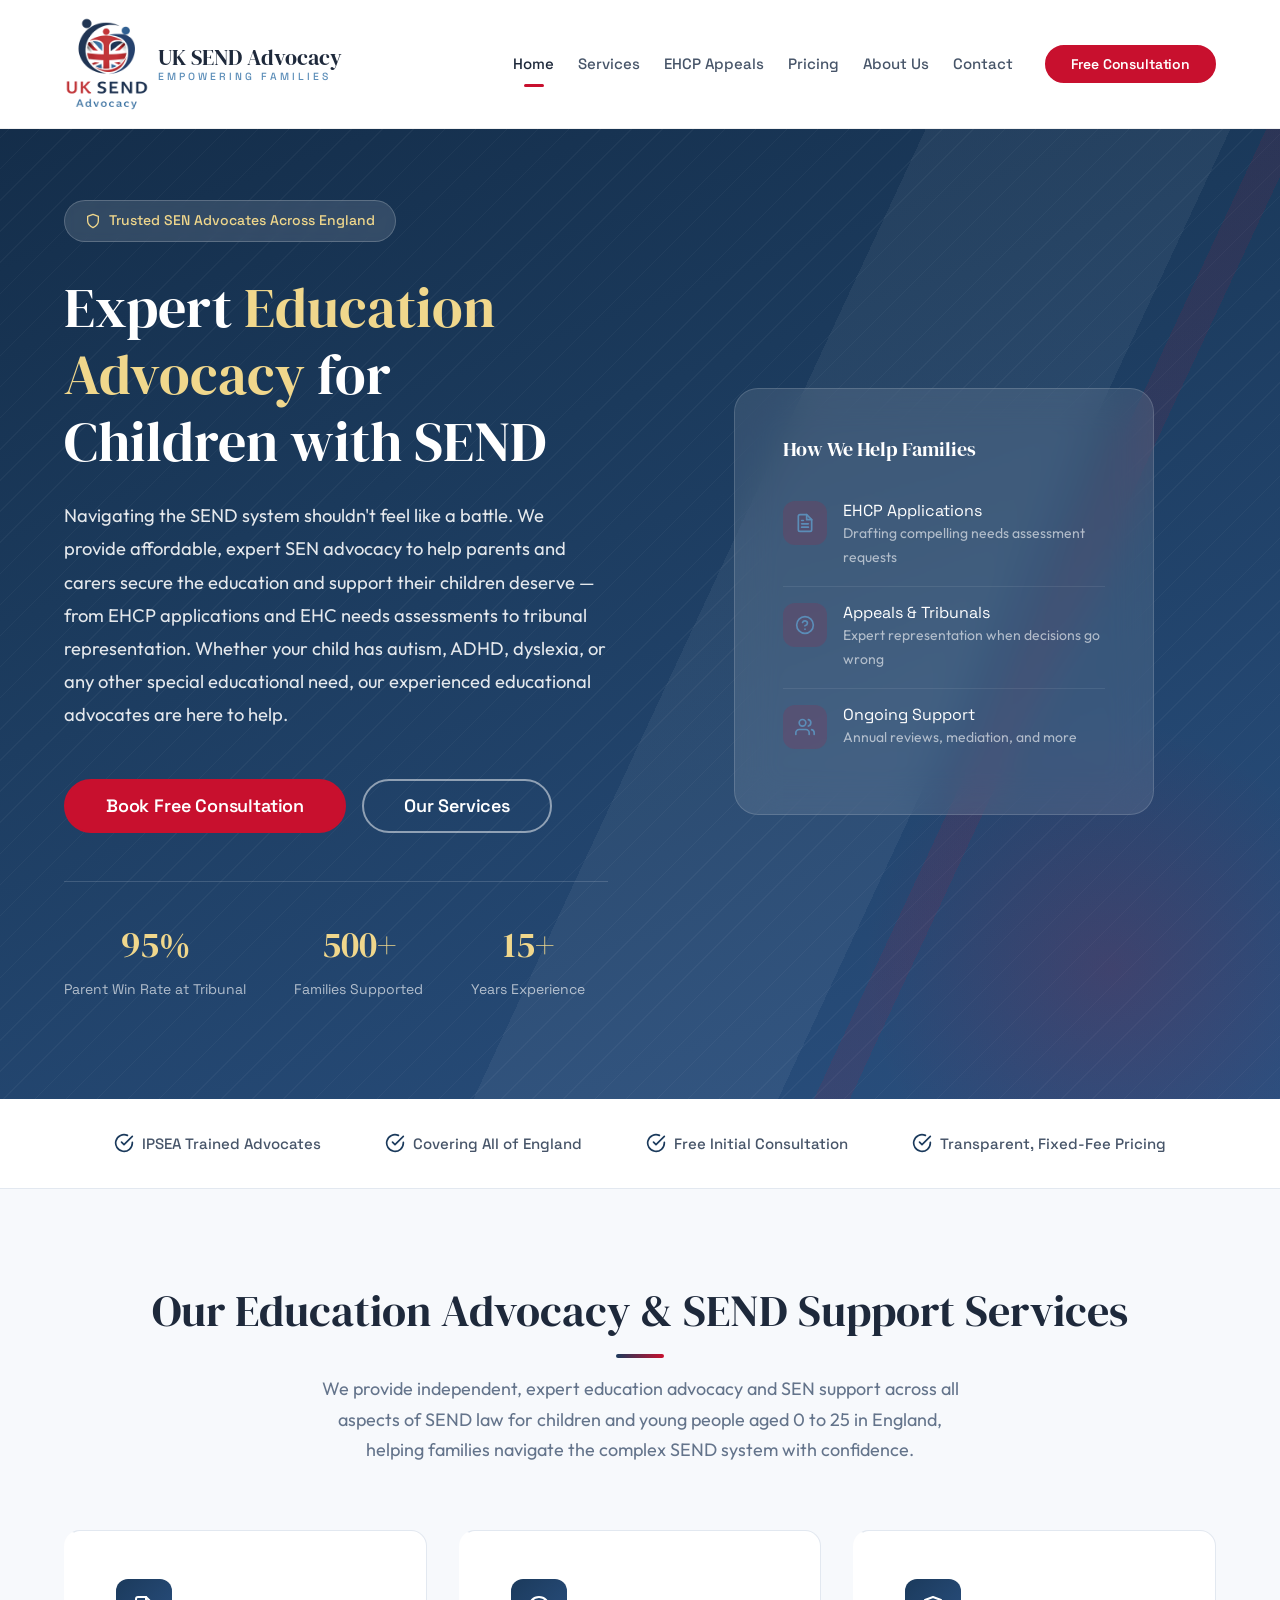
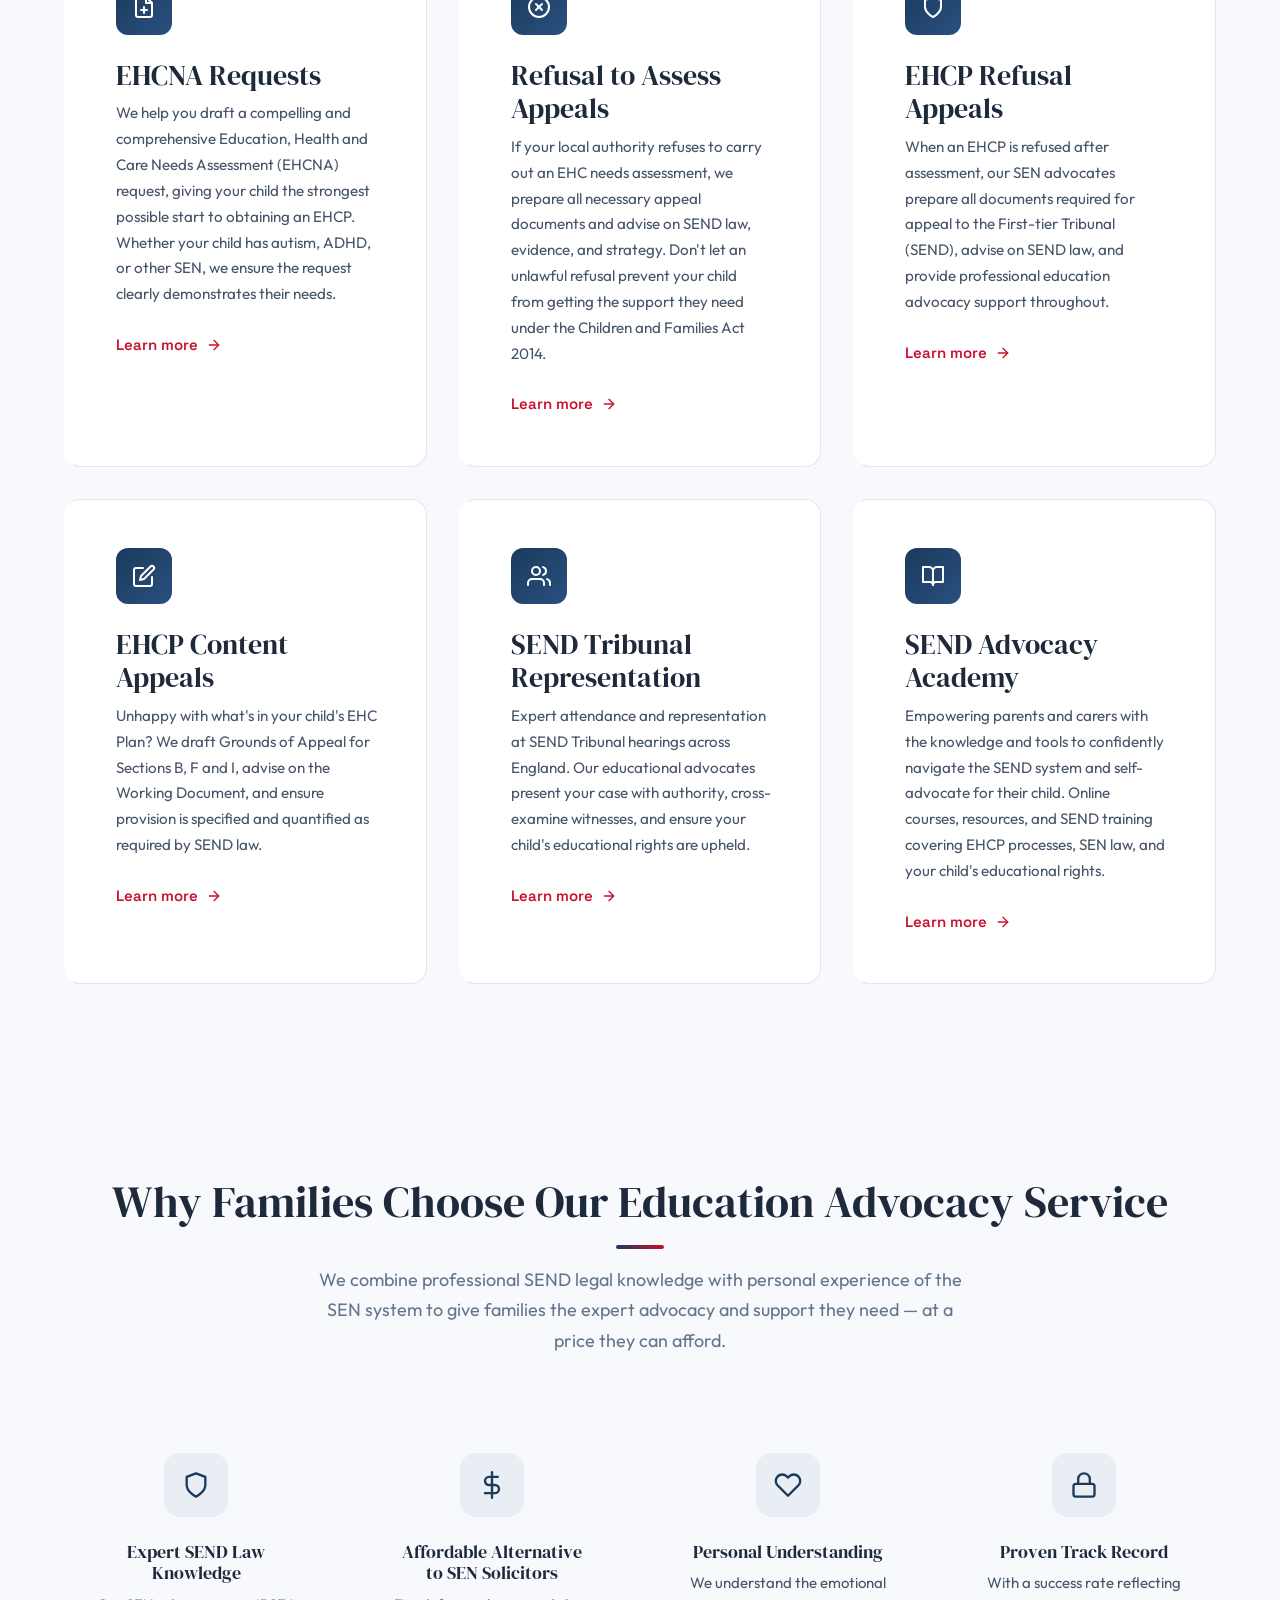
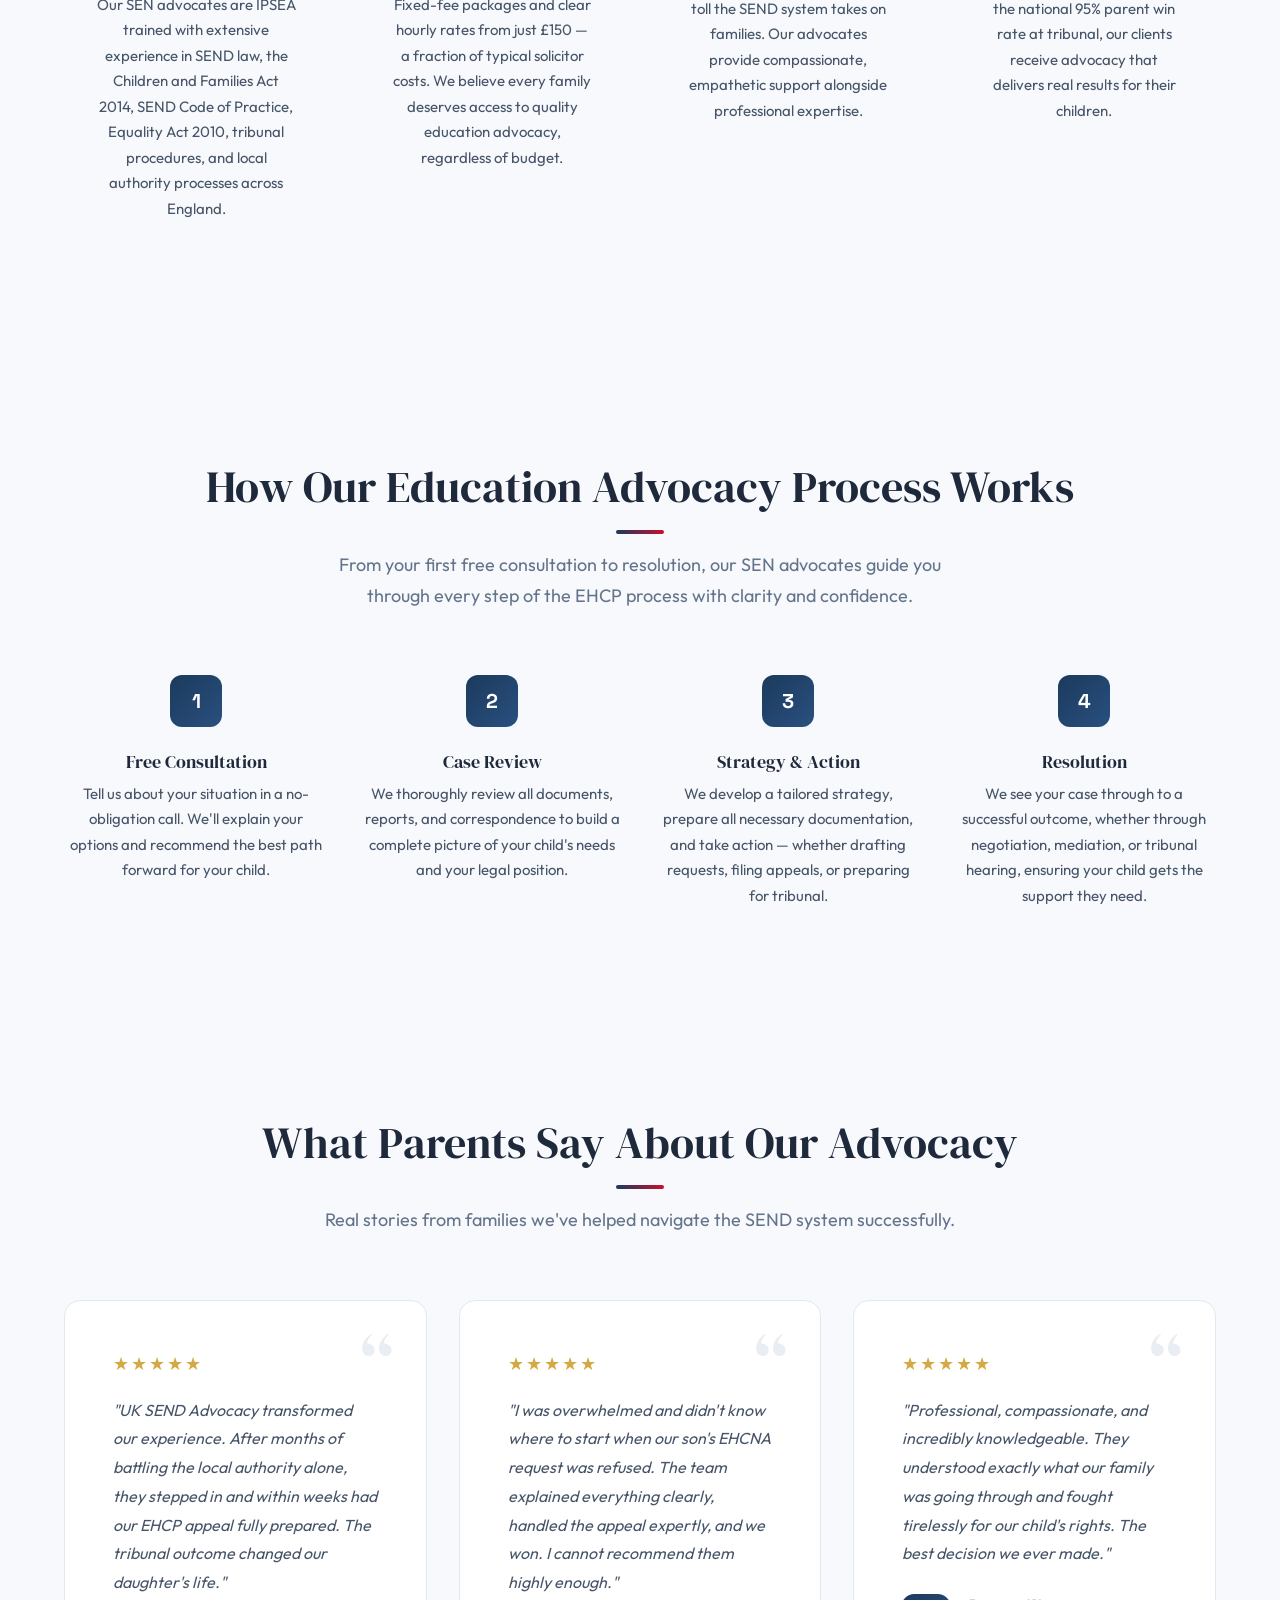
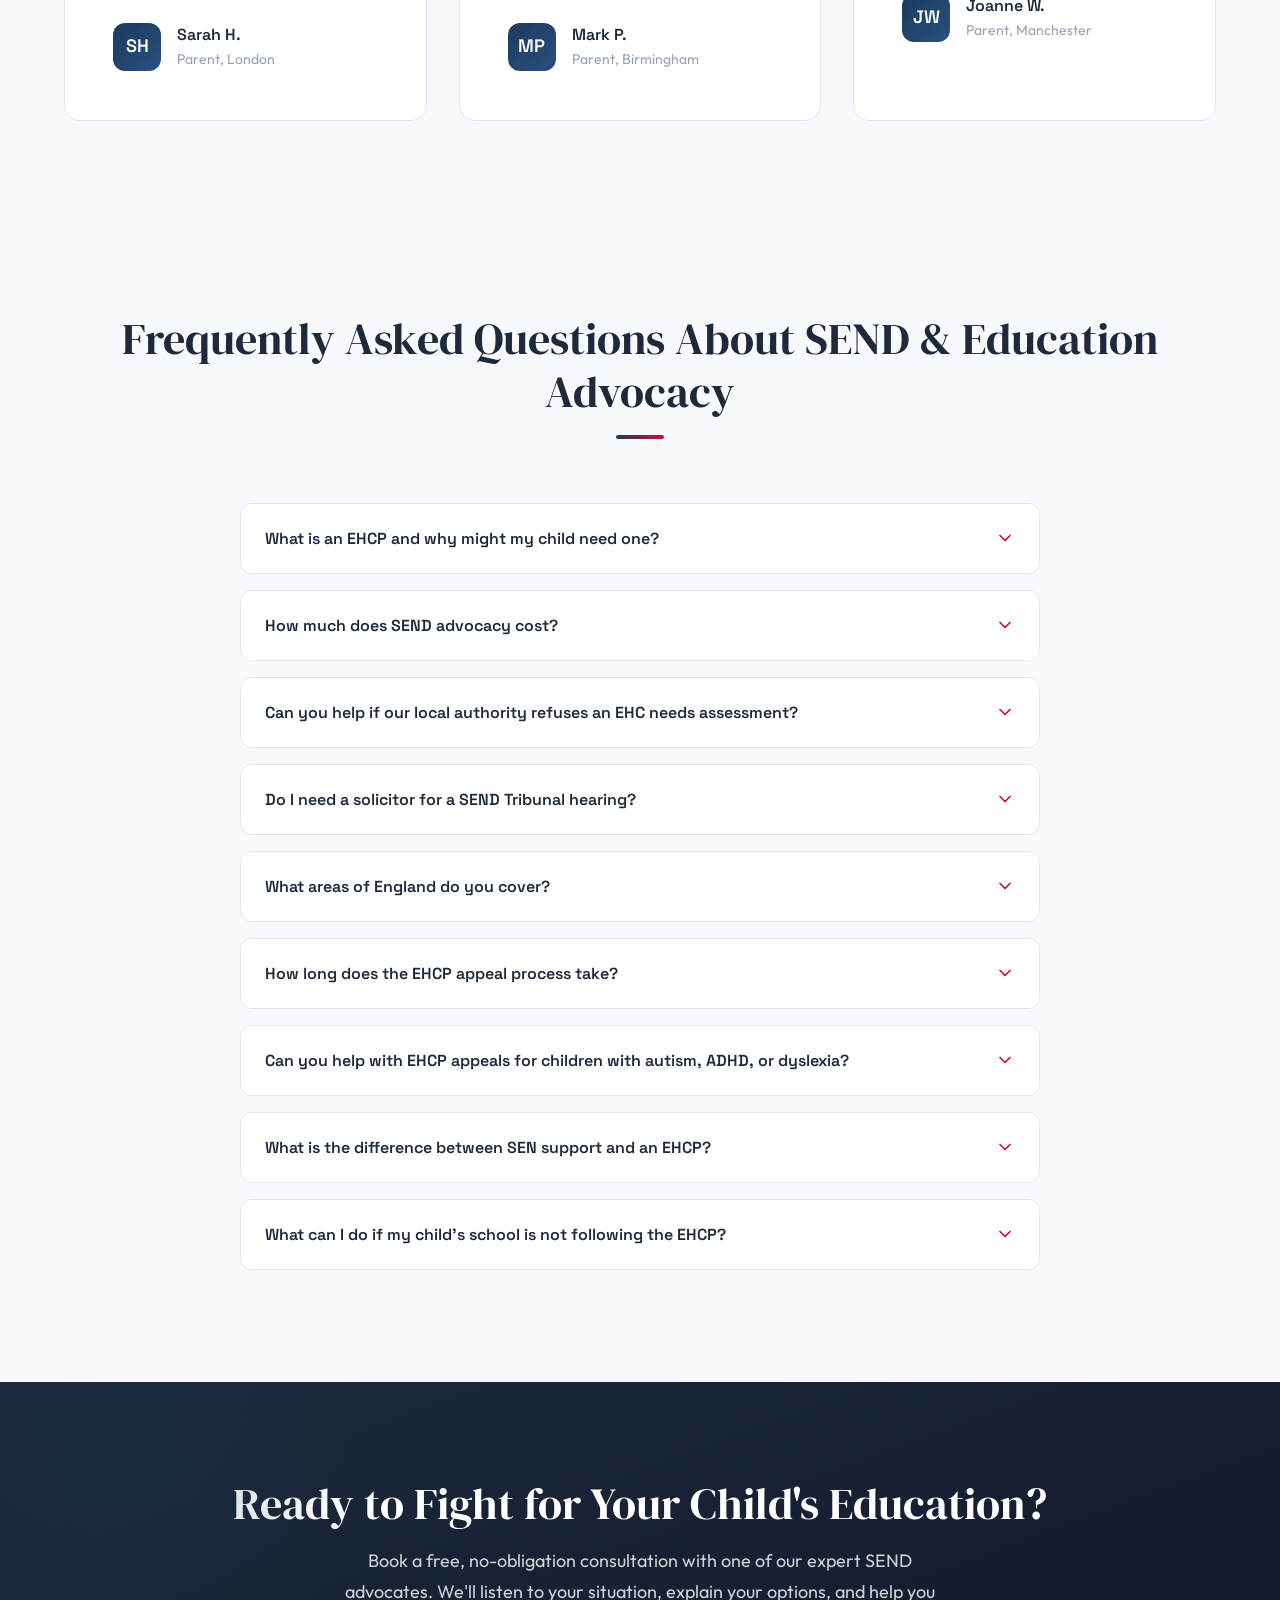
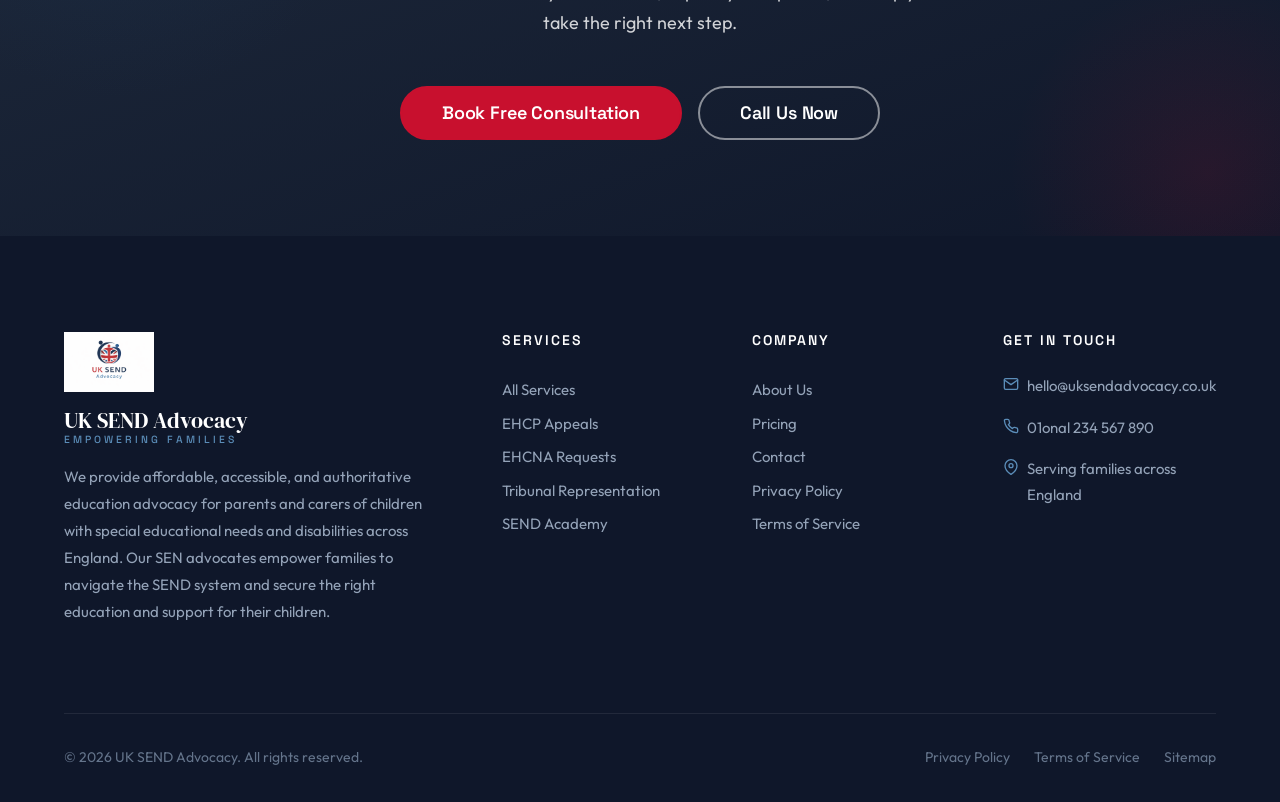
==== commit 481f7c0b: "Enlarge header logo and replace dotted hero background - Add cropped logo (removes surrounding white" ====
--- a/index.html
+++ b/index.html
@@ -28,7 +28,7 @@
   <!-- Fonts -->
   <link rel="preconnect" href="https://fonts.googleapis.com">
   <link rel="preconnect" href="https://fonts.gstatic.com" crossorigin>
-  <link href="https://fonts.googleapis.com/css2?family=Inter:wght@400;500;600;700&family=Playfair+Display:wght@400;500;600;700&display=swap" rel="stylesheet">
+  <link href="https://fonts.googleapis.com/css2?family=DM+Serif+Display&family=Outfit:wght@400;500;600;700&family=Space+Grotesk:wght@400;500;600;700&display=swap" rel="stylesheet">
 
   <!-- Stylesheet -->
   <link rel="stylesheet" href="css/styles.css">
@@ -135,7 +135,7 @@
   <header class="site-header" role="banner">
     <div class="header-inner">
       <a href="index.html" class="logo" aria-label="UK SEND Advocacy - Home">
-        <img src="images/uk-send-advocacy-logo.png" alt="UK SEND Advocacy Logo">
+        <img src="images/uk-send-advocacy-logo-cropped.png" alt="UK SEND Advocacy Logo">
         <div class="logo-text">
           UK SEND Advocacy
           <span>Empowering Families</span>
@@ -169,19 +169,22 @@
     <div class="container">
       <div class="hero-content">
         <div class="hero-text">
-          <span class="hero-label">Trusted SEN Advocates Across England</span>
-          <h1>Expert Education Advocacy for Children with SEND</h1>
+          <div class="hero-badge">
+            <svg width="16" height="16" viewBox="0 0 24 24" fill="none" stroke="currentColor" stroke-width="2" stroke-linecap="round" stroke-linejoin="round"><path d="M12 22s8-4 8-10V5l-8-3-8 3v7c0 6 8 10 8 10z"/></svg>
+            Trusted SEN Advocates Across England
+          </div>
+          <h1>Expert <span class="highlight">Education Advocacy</span> for Children with SEND</h1>
           <p class="hero-description">
             Navigating the SEND system shouldn't feel like a battle. We provide affordable, expert SEN advocacy to help parents and carers secure the education and support their children deserve — from EHCP applications and EHC needs assessments to tribunal representation. Whether your child has autism, ADHD, dyslexia, or any other special educational need, our experienced educational advocates are here to help.
           </p>
           <div class="btn-group">
-            <a href="pages/contact.html" class="btn btn--secondary btn--lg">Book Free Consultation</a>
+            <a href="pages/contact.html" class="btn btn--primary btn--lg">Book Free Consultation</a>
             <a href="pages/services.html" class="btn btn--outline btn--lg">Our Services</a>
           </div>
           <div class="hero-stats">
             <div class="hero-stat">
               <span class="hero-stat-number">95%</span>
-              <span class="hero-stat-label">Parent Win Rate</span>
+              <span class="hero-stat-label">Parent Win Rate at Tribunal</span>
             </div>
             <div class="hero-stat">
               <span class="hero-stat-number">500+</span>
@@ -193,28 +196,61 @@
             </div>
           </div>
         </div>
-      </div>
-    </div>
-  </section>
-
-  <!-- ============ CREDENTIALS BAR ============ -->
-  <section class="credentials-bar" aria-label="Credentials">
-    <div class="container">
-      <div class="credentials-items">
-        <div class="credentials-item">
-          <svg width="18" height="18" viewBox="0 0 24 24" fill="none" stroke="currentColor" stroke-width="2" stroke-linecap="round" stroke-linejoin="round"><path d="M22 11.08V12a10 10 0 1 1-5.93-9.14"/><polyline points="22 4 12 14.01 9 11.01"/></svg>
+
+        <div class="hero-visual">
+          <div class="hero-card">
+            <h3>How We Help Families</h3>
+            <div class="hero-card-item">
+              <div class="hero-card-icon">
+                <svg width="20" height="20" viewBox="0 0 24 24" fill="none" stroke="currentColor" stroke-width="2" stroke-linecap="round" stroke-linejoin="round"><path d="M14 2H6a2 2 0 0 0-2 2v16a2 2 0 0 0 2 2h12a2 2 0 0 0 2-2V8z"/><polyline points="14 2 14 8 20 8"/><line x1="16" y1="13" x2="8" y2="13"/><line x1="16" y1="17" x2="8" y2="17"/><polyline points="10 9 9 9 8 9"/></svg>
+              </div>
+              <div class="hero-card-text">
+                <h4>EHCP Applications</h4>
+                <p>Drafting compelling needs assessment requests</p>
+              </div>
+            </div>
+            <div class="hero-card-item">
+              <div class="hero-card-icon">
+                <svg width="20" height="20" viewBox="0 0 24 24" fill="none" stroke="currentColor" stroke-width="2" stroke-linecap="round" stroke-linejoin="round"><circle cx="12" cy="12" r="10"/><path d="M9.09 9a3 3 0 0 1 5.83 1c0 2-3 3-3 3"/><line x1="12" y1="17" x2="12.01" y2="17"/></svg>
+              </div>
+              <div class="hero-card-text">
+                <h4>Appeals & Tribunals</h4>
+                <p>Expert representation when decisions go wrong</p>
+              </div>
+            </div>
+            <div class="hero-card-item">
+              <div class="hero-card-icon">
+                <svg width="20" height="20" viewBox="0 0 24 24" fill="none" stroke="currentColor" stroke-width="2" stroke-linecap="round" stroke-linejoin="round"><path d="M17 21v-2a4 4 0 0 0-4-4H5a4 4 0 0 0-4 4v2"/><circle cx="9" cy="7" r="4"/><path d="M23 21v-2a4 4 0 0 0-3-3.87"/><path d="M16 3.13a4 4 0 0 1 0 7.75"/></svg>
+              </div>
+              <div class="hero-card-text">
+                <h4>Ongoing Support</h4>
+                <p>Annual reviews, mediation, and more</p>
+              </div>
+            </div>
+          </div>
+        </div>
+      </div>
+    </div>
+  </section>
+
+  <!-- ============ TRUST BAR ============ -->
+  <section class="trust-bar" aria-label="Trust indicators">
+    <div class="container">
+      <div class="trust-items">
+        <div class="trust-item">
+          <svg width="20" height="20" viewBox="0 0 24 24" fill="none" stroke="currentColor" stroke-width="2" stroke-linecap="round" stroke-linejoin="round"><path d="M22 11.08V12a10 10 0 1 1-5.93-9.14"/><polyline points="22 4 12 14.01 9 11.01"/></svg>
           IPSEA Trained Advocates
         </div>
-        <div class="credentials-item">
-          <svg width="18" height="18" viewBox="0 0 24 24" fill="none" stroke="currentColor" stroke-width="2" stroke-linecap="round" stroke-linejoin="round"><path d="M22 11.08V12a10 10 0 1 1-5.93-9.14"/><polyline points="22 4 12 14.01 9 11.01"/></svg>
+        <div class="trust-item">
+          <svg width="20" height="20" viewBox="0 0 24 24" fill="none" stroke="currentColor" stroke-width="2" stroke-linecap="round" stroke-linejoin="round"><path d="M22 11.08V12a10 10 0 1 1-5.93-9.14"/><polyline points="22 4 12 14.01 9 11.01"/></svg>
           Covering All of England
         </div>
-        <div class="credentials-item">
-          <svg width="18" height="18" viewBox="0 0 24 24" fill="none" stroke="currentColor" stroke-width="2" stroke-linecap="round" stroke-linejoin="round"><path d="M22 11.08V12a10 10 0 1 1-5.93-9.14"/><polyline points="22 4 12 14.01 9 11.01"/></svg>
+        <div class="trust-item">
+          <svg width="20" height="20" viewBox="0 0 24 24" fill="none" stroke="currentColor" stroke-width="2" stroke-linecap="round" stroke-linejoin="round"><path d="M22 11.08V12a10 10 0 1 1-5.93-9.14"/><polyline points="22 4 12 14.01 9 11.01"/></svg>
           Free Initial Consultation
         </div>
-        <div class="credentials-item">
-          <svg width="18" height="18" viewBox="0 0 24 24" fill="none" stroke="currentColor" stroke-width="2" stroke-linecap="round" stroke-linejoin="round"><path d="M22 11.08V12a10 10 0 1 1-5.93-9.14"/><polyline points="22 4 12 14.01 9 11.01"/></svg>
+        <div class="trust-item">
+          <svg width="20" height="20" viewBox="0 0 24 24" fill="none" stroke="currentColor" stroke-width="2" stroke-linecap="round" stroke-linejoin="round"><path d="M22 11.08V12a10 10 0 1 1-5.93-9.14"/><polyline points="22 4 12 14.01 9 11.01"/></svg>
           Transparent, Fixed-Fee Pricing
         </div>
       </div>
@@ -226,105 +262,99 @@
     <div class="container">
       <div class="section-header animate-in">
         <h2>Our Education Advocacy &amp; SEND Support Services</h2>
-        <span class="heading-accent"></span>
+        <span class="accent-line"></span>
         <p>We provide independent, expert education advocacy and SEN support across all aspects of SEND law for children and young people aged 0 to 25 in England, helping families navigate the complex SEND system with confidence.</p>
       </div>
 
-      <div class="services-list">
+      <div class="services-grid">
         <article class="service-card animate-in">
           <div class="service-icon">
             <svg width="24" height="24" viewBox="0 0 24 24" fill="none" stroke="currentColor" stroke-width="2" stroke-linecap="round" stroke-linejoin="round"><path d="M14 2H6a2 2 0 0 0-2 2v16a2 2 0 0 0 2 2h12a2 2 0 0 0 2-2V8z"/><polyline points="14 2 14 8 20 8"/><line x1="12" y1="18" x2="12" y2="12"/><line x1="9" y1="15" x2="15" y2="15"/></svg>
           </div>
-          <div class="service-body">
-            <h3>EHCNA Requests</h3>
-            <p>We help you draft a compelling and comprehensive Education, Health and Care Needs Assessment (EHCNA) request, giving your child the strongest possible start to obtaining an EHCP. Whether your child has autism, ADHD, or other SEN, we ensure the request clearly demonstrates their needs.</p>
-            <a href="pages/services.html#ehcna-requests" class="service-link">
-              Learn more <svg width="14" height="14" viewBox="0 0 24 24" fill="none" stroke="currentColor" stroke-width="2.5" stroke-linecap="round" stroke-linejoin="round"><line x1="5" y1="12" x2="19" y2="12"/><polyline points="12 5 19 12 12 19"/></svg>
-            </a>
-          </div>
+          <h3>EHCNA Requests</h3>
+          <p>We help you draft a compelling and comprehensive Education, Health and Care Needs Assessment (EHCNA) request, giving your child the strongest possible start to obtaining an EHCP. Whether your child has autism, ADHD, or other SEN, we ensure the request clearly demonstrates their needs.</p>
+          <a href="pages/services.html#ehcna-requests" class="service-link">
+            Learn more
+            <svg width="16" height="16" viewBox="0 0 24 24" fill="none" stroke="currentColor" stroke-width="2" stroke-linecap="round" stroke-linejoin="round"><line x1="5" y1="12" x2="19" y2="12"/><polyline points="12 5 19 12 12 19"/></svg>
+          </a>
         </article>
 
         <article class="service-card animate-in">
           <div class="service-icon">
             <svg width="24" height="24" viewBox="0 0 24 24" fill="none" stroke="currentColor" stroke-width="2" stroke-linecap="round" stroke-linejoin="round"><circle cx="12" cy="12" r="10"/><line x1="15" y1="9" x2="9" y2="15"/><line x1="9" y1="9" x2="15" y2="15"/></svg>
           </div>
-          <div class="service-body">
-            <h3>Refusal to Assess Appeals</h3>
-            <p>If your local authority refuses to carry out an EHC needs assessment, we prepare all necessary appeal documents and advise on SEND law, evidence, and strategy. Don't let an unlawful refusal prevent your child from getting the support they need under the Children and Families Act 2014.</p>
-            <a href="pages/ehcp-appeals.html" class="service-link">
-              Learn more <svg width="14" height="14" viewBox="0 0 24 24" fill="none" stroke="currentColor" stroke-width="2.5" stroke-linecap="round" stroke-linejoin="round"><line x1="5" y1="12" x2="19" y2="12"/><polyline points="12 5 19 12 12 19"/></svg>
-            </a>
-          </div>
+          <h3>Refusal to Assess Appeals</h3>
+          <p>If your local authority refuses to carry out an EHC needs assessment, we prepare all necessary appeal documents and advise on SEND law, evidence, and strategy. Don't let an unlawful refusal prevent your child from getting the support they need under the Children and Families Act 2014.</p>
+          <a href="pages/ehcp-appeals.html" class="service-link">
+            Learn more
+            <svg width="16" height="16" viewBox="0 0 24 24" fill="none" stroke="currentColor" stroke-width="2" stroke-linecap="round" stroke-linejoin="round"><line x1="5" y1="12" x2="19" y2="12"/><polyline points="12 5 19 12 12 19"/></svg>
+          </a>
         </article>
 
         <article class="service-card animate-in">
           <div class="service-icon">
             <svg width="24" height="24" viewBox="0 0 24 24" fill="none" stroke="currentColor" stroke-width="2" stroke-linecap="round" stroke-linejoin="round"><path d="M12 22s8-4 8-10V5l-8-3-8 3v7c0 6 8 10 8 10z"/></svg>
           </div>
-          <div class="service-body">
-            <h3>EHCP Refusal Appeals</h3>
-            <p>When an EHCP is refused after assessment, our SEN advocates prepare all documents required for appeal to the First-tier Tribunal (SEND), advise on SEND law, and provide professional education advocacy support throughout.</p>
-            <a href="pages/ehcp-appeals.html#ehcp-refusal" class="service-link">
-              Learn more <svg width="14" height="14" viewBox="0 0 24 24" fill="none" stroke="currentColor" stroke-width="2.5" stroke-linecap="round" stroke-linejoin="round"><line x1="5" y1="12" x2="19" y2="12"/><polyline points="12 5 19 12 12 19"/></svg>
-            </a>
-          </div>
+          <h3>EHCP Refusal Appeals</h3>
+          <p>When an EHCP is refused after assessment, our SEN advocates prepare all documents required for appeal to the First-tier Tribunal (SEND), advise on SEND law, and provide professional education advocacy support throughout.</p>
+          <a href="pages/ehcp-appeals.html#ehcp-refusal" class="service-link">
+            Learn more
+            <svg width="16" height="16" viewBox="0 0 24 24" fill="none" stroke="currentColor" stroke-width="2" stroke-linecap="round" stroke-linejoin="round"><line x1="5" y1="12" x2="19" y2="12"/><polyline points="12 5 19 12 12 19"/></svg>
+          </a>
         </article>
 
         <article class="service-card animate-in">
           <div class="service-icon">
             <svg width="24" height="24" viewBox="0 0 24 24" fill="none" stroke="currentColor" stroke-width="2" stroke-linecap="round" stroke-linejoin="round"><path d="M11 4H4a2 2 0 0 0-2 2v14a2 2 0 0 0 2 2h14a2 2 0 0 0 2-2v-7"/><path d="M18.5 2.5a2.121 2.121 0 0 1 3 3L12 15l-4 1 1-4 9.5-9.5z"/></svg>
           </div>
-          <div class="service-body">
-            <h3>EHCP Content Appeals</h3>
-            <p>Unhappy with what's in your child's EHC Plan? We draft Grounds of Appeal for Sections B, F and I, advise on the Working Document, and ensure provision is specified and quantified as required by SEND law.</p>
-            <a href="pages/ehcp-appeals.html#content-appeals" class="service-link">
-              Learn more <svg width="14" height="14" viewBox="0 0 24 24" fill="none" stroke="currentColor" stroke-width="2.5" stroke-linecap="round" stroke-linejoin="round"><line x1="5" y1="12" x2="19" y2="12"/><polyline points="12 5 19 12 12 19"/></svg>
-            </a>
-          </div>
+          <h3>EHCP Content Appeals</h3>
+          <p>Unhappy with what's in your child's EHC Plan? We draft Grounds of Appeal for Sections B, F and I, advise on the Working Document, and ensure provision is specified and quantified as required by SEND law.</p>
+          <a href="pages/ehcp-appeals.html#content-appeals" class="service-link">
+            Learn more
+            <svg width="16" height="16" viewBox="0 0 24 24" fill="none" stroke="currentColor" stroke-width="2" stroke-linecap="round" stroke-linejoin="round"><line x1="5" y1="12" x2="19" y2="12"/><polyline points="12 5 19 12 12 19"/></svg>
+          </a>
         </article>
 
         <article class="service-card animate-in">
           <div class="service-icon">
             <svg width="24" height="24" viewBox="0 0 24 24" fill="none" stroke="currentColor" stroke-width="2" stroke-linecap="round" stroke-linejoin="round"><path d="M17 21v-2a4 4 0 0 0-4-4H5a4 4 0 0 0-4 4v2"/><circle cx="9" cy="7" r="4"/><path d="M23 21v-2a4 4 0 0 0-3-3.87"/><path d="M16 3.13a4 4 0 0 1 0 7.75"/></svg>
           </div>
-          <div class="service-body">
-            <h3>SEND Tribunal Representation</h3>
-            <p>Expert attendance and representation at SEND Tribunal hearings across England. Our educational advocates present your case with authority, cross-examine witnesses, and ensure your child's educational rights are upheld.</p>
-            <a href="pages/services.html#tribunal" class="service-link">
-              Learn more <svg width="14" height="14" viewBox="0 0 24 24" fill="none" stroke="currentColor" stroke-width="2.5" stroke-linecap="round" stroke-linejoin="round"><line x1="5" y1="12" x2="19" y2="12"/><polyline points="12 5 19 12 12 19"/></svg>
-            </a>
-          </div>
+          <h3>SEND Tribunal Representation</h3>
+          <p>Expert attendance and representation at SEND Tribunal hearings across England. Our educational advocates present your case with authority, cross-examine witnesses, and ensure your child's educational rights are upheld.</p>
+          <a href="pages/services.html#tribunal" class="service-link">
+            Learn more
+            <svg width="16" height="16" viewBox="0 0 24 24" fill="none" stroke="currentColor" stroke-width="2" stroke-linecap="round" stroke-linejoin="round"><line x1="5" y1="12" x2="19" y2="12"/><polyline points="12 5 19 12 12 19"/></svg>
+          </a>
         </article>
 
         <article class="service-card animate-in">
           <div class="service-icon">
             <svg width="24" height="24" viewBox="0 0 24 24" fill="none" stroke="currentColor" stroke-width="2" stroke-linecap="round" stroke-linejoin="round"><path d="M2 3h6a4 4 0 0 1 4 4v14a3 3 0 0 0-3-3H2z"/><path d="M22 3h-6a4 4 0 0 0-4 4v14a3 3 0 0 1 3-3h7z"/></svg>
           </div>
-          <div class="service-body">
-            <h3>SEND Advocacy Academy</h3>
-            <p>Empowering parents and carers with the knowledge and tools to confidently navigate the SEND system and self-advocate for their child. Online courses, resources, and SEND training covering EHCP processes, SEN law, and your child's educational rights.</p>
-            <a href="pages/services.html#academy" class="service-link">
-              Learn more <svg width="14" height="14" viewBox="0 0 24 24" fill="none" stroke="currentColor" stroke-width="2.5" stroke-linecap="round" stroke-linejoin="round"><line x1="5" y1="12" x2="19" y2="12"/><polyline points="12 5 19 12 12 19"/></svg>
-            </a>
-          </div>
+          <h3>SEND Advocacy Academy</h3>
+          <p>Empowering parents and carers with the knowledge and tools to confidently navigate the SEND system and self-advocate for their child. Online courses, resources, and SEND training covering EHCP processes, SEN law, and your child's educational rights.</p>
+          <a href="pages/services.html#academy" class="service-link">
+            Learn more
+            <svg width="16" height="16" viewBox="0 0 24 24" fill="none" stroke="currentColor" stroke-width="2" stroke-linecap="round" stroke-linejoin="round"><line x1="5" y1="12" x2="19" y2="12"/><polyline points="12 5 19 12 12 19"/></svg>
+          </a>
         </article>
       </div>
     </div>
   </section>
 
   <!-- ============ WHY CHOOSE US ============ -->
-  <section class="section section--alt" id="why-us">
+  <section class="section section--gray" id="why-us">
     <div class="container">
       <div class="section-header animate-in">
         <h2>Why Families Choose Our Education Advocacy Service</h2>
-        <span class="heading-accent"></span>
+        <span class="accent-line"></span>
         <p>We combine professional SEND legal knowledge with personal experience of the SEN system to give families the expert advocacy and support they need — at a price they can afford.</p>
       </div>
 
       <div class="features-grid">
         <div class="feature-item animate-in">
           <div class="feature-icon">
-            <svg width="26" height="26" viewBox="0 0 24 24" fill="none" stroke="currentColor" stroke-width="2" stroke-linecap="round" stroke-linejoin="round"><path d="M12 22s8-4 8-10V5l-8-3-8 3v7c0 6 8 10 8 10z"/></svg>
+            <svg width="28" height="28" viewBox="0 0 24 24" fill="none" stroke="currentColor" stroke-width="2" stroke-linecap="round" stroke-linejoin="round"><path d="M12 22s8-4 8-10V5l-8-3-8 3v7c0 6 8 10 8 10z"/></svg>
           </div>
           <h3>Expert SEND Law Knowledge</h3>
           <p>Our SEN advocates are IPSEA trained with extensive experience in SEND law, the Children and Families Act 2014, SEND Code of Practice, Equality Act 2010, tribunal procedures, and local authority processes across England.</p>
@@ -332,7 +362,7 @@
 
         <div class="feature-item animate-in">
           <div class="feature-icon">
-            <svg width="26" height="26" viewBox="0 0 24 24" fill="none" stroke="currentColor" stroke-width="2" stroke-linecap="round" stroke-linejoin="round"><line x1="12" y1="1" x2="12" y2="23"/><path d="M17 5H9.5a3.5 3.5 0 0 0 0 7h5a3.5 3.5 0 0 1 0 7H6"/></svg>
+            <svg width="28" height="28" viewBox="0 0 24 24" fill="none" stroke="currentColor" stroke-width="2" stroke-linecap="round" stroke-linejoin="round"><line x1="12" y1="1" x2="12" y2="23"/><path d="M17 5H9.5a3.5 3.5 0 0 0 0 7h5a3.5 3.5 0 0 1 0 7H6"/></svg>
           </div>
           <h3>Affordable Alternative to SEN Solicitors</h3>
           <p>Fixed-fee packages and clear hourly rates from just &pound;150 — a fraction of typical solicitor costs. We believe every family deserves access to quality education advocacy, regardless of budget.</p>
@@ -340,7 +370,7 @@
 
         <div class="feature-item animate-in">
           <div class="feature-icon">
-            <svg width="26" height="26" viewBox="0 0 24 24" fill="none" stroke="currentColor" stroke-width="2" stroke-linecap="round" stroke-linejoin="round"><path d="M20.84 4.61a5.5 5.5 0 0 0-7.78 0L12 5.67l-1.06-1.06a5.5 5.5 0 0 0-7.78 7.78l1.06 1.06L12 21.23l7.78-7.78 1.06-1.06a5.5 5.5 0 0 0 0-7.78z"/></svg>
+            <svg width="28" height="28" viewBox="0 0 24 24" fill="none" stroke="currentColor" stroke-width="2" stroke-linecap="round" stroke-linejoin="round"><path d="M20.84 4.61a5.5 5.5 0 0 0-7.78 0L12 5.67l-1.06-1.06a5.5 5.5 0 0 0-7.78 7.78l1.06 1.06L12 21.23l7.78-7.78 1.06-1.06a5.5 5.5 0 0 0 0-7.78z"/></svg>
           </div>
           <h3>Personal Understanding</h3>
           <p>We understand the emotional toll the SEND system takes on families. Our advocates provide compassionate, empathetic support alongside professional expertise.</p>
@@ -348,7 +378,7 @@
 
         <div class="feature-item animate-in">
           <div class="feature-icon">
-            <svg width="26" height="26" viewBox="0 0 24 24" fill="none" stroke="currentColor" stroke-width="2" stroke-linecap="round" stroke-linejoin="round"><polyline points="22 12 18 12 15 21 9 3 6 12 2 12"/></svg>
+            <svg width="28" height="28" viewBox="0 0 24 24" fill="none" stroke="currentColor" stroke-width="2" stroke-linecap="round" stroke-linejoin="round"><rect x="3" y="11" width="18" height="11" rx="2" ry="2"/><path d="M7 11V7a5 5 0 0 1 10 0v4"/></svg>
           </div>
           <h3>Proven Track Record</h3>
           <p>With a success rate reflecting the national 95% parent win rate at tribunal, our clients receive advocacy that delivers real results for their children.</p>
@@ -362,28 +392,24 @@
     <div class="container">
       <div class="section-header animate-in">
         <h2>How Our Education Advocacy Process Works</h2>
-        <span class="heading-accent"></span>
+        <span class="accent-line"></span>
         <p>From your first free consultation to resolution, our SEN advocates guide you through every step of the EHCP process with clarity and confidence.</p>
       </div>
 
-      <div class="timeline">
-        <div class="timeline-step animate-in">
-          <div class="timeline-number">1</div>
+      <div class="process-steps">
+        <div class="process-step animate-in">
           <h3>Free Consultation</h3>
           <p>Tell us about your situation in a no-obligation call. We'll explain your options and recommend the best path forward for your child.</p>
         </div>
-        <div class="timeline-step animate-in">
-          <div class="timeline-number">2</div>
+        <div class="process-step animate-in">
           <h3>Case Review</h3>
           <p>We thoroughly review all documents, reports, and correspondence to build a complete picture of your child's needs and your legal position.</p>
         </div>
-        <div class="timeline-step animate-in">
-          <div class="timeline-number">3</div>
-          <h3>Strategy &amp; Action</h3>
+        <div class="process-step animate-in">
+          <h3>Strategy & Action</h3>
           <p>We develop a tailored strategy, prepare all necessary documentation, and take action — whether drafting requests, filing appeals, or preparing for tribunal.</p>
         </div>
-        <div class="timeline-step animate-in">
-          <div class="timeline-number">4</div>
+        <div class="process-step animate-in">
           <h3>Resolution</h3>
           <p>We see your case through to a successful outcome, whether through negotiation, mediation, or tribunal hearing, ensuring your child gets the support they need.</p>
         </div>
@@ -392,11 +418,11 @@
   </section>
 
   <!-- ============ TESTIMONIALS ============ -->
-  <section class="section section--alt" id="testimonials">
+  <section class="section section--gray" id="testimonials">
     <div class="container">
       <div class="section-header animate-in">
         <h2>What Parents Say About Our Advocacy</h2>
-        <span class="heading-accent"></span>
+        <span class="accent-line"></span>
         <p>Real stories from families we've helped navigate the SEND system successfully.</p>
       </div>
 
@@ -451,14 +477,14 @@
     <div class="container">
       <div class="section-header animate-in">
         <h2>Frequently Asked Questions About SEND &amp; Education Advocacy</h2>
-        <span class="heading-accent"></span>
+        <span class="accent-line"></span>
       </div>
 
       <div class="faq-list">
         <div class="faq-item animate-in">
           <button class="faq-question" aria-expanded="false">
             What is an EHCP and why might my child need one?
-            <svg width="18" height="18" viewBox="0 0 24 24" fill="none" stroke="currentColor" stroke-width="2" stroke-linecap="round" stroke-linejoin="round"><polyline points="6 9 12 15 18 9"/></svg>
+            <svg width="20" height="20" viewBox="0 0 24 24" fill="none" stroke="currentColor" stroke-width="2" stroke-linecap="round" stroke-linejoin="round"><polyline points="6 9 12 15 18 9"/></svg>
           </button>
           <div class="faq-answer">
             <div class="faq-answer-inner">
@@ -470,7 +496,7 @@
         <div class="faq-item animate-in">
           <button class="faq-question" aria-expanded="false">
             How much does SEND advocacy cost?
-            <svg width="18" height="18" viewBox="0 0 24 24" fill="none" stroke="currentColor" stroke-width="2" stroke-linecap="round" stroke-linejoin="round"><polyline points="6 9 12 15 18 9"/></svg>
+            <svg width="20" height="20" viewBox="0 0 24 24" fill="none" stroke="currentColor" stroke-width="2" stroke-linecap="round" stroke-linejoin="round"><polyline points="6 9 12 15 18 9"/></svg>
           </button>
           <div class="faq-answer">
             <div class="faq-answer-inner">
@@ -482,7 +508,7 @@
         <div class="faq-item animate-in">
           <button class="faq-question" aria-expanded="false">
             Can you help if our local authority refuses an EHC needs assessment?
-            <svg width="18" height="18" viewBox="0 0 24 24" fill="none" stroke="currentColor" stroke-width="2" stroke-linecap="round" stroke-linejoin="round"><polyline points="6 9 12 15 18 9"/></svg>
+            <svg width="20" height="20" viewBox="0 0 24 24" fill="none" stroke="currentColor" stroke-width="2" stroke-linecap="round" stroke-linejoin="round"><polyline points="6 9 12 15 18 9"/></svg>
           </button>
           <div class="faq-answer">
             <div class="faq-answer-inner">
@@ -494,7 +520,7 @@
         <div class="faq-item animate-in">
           <button class="faq-question" aria-expanded="false">
             Do I need a solicitor for a SEND Tribunal hearing?
-            <svg width="18" height="18" viewBox="0 0 24 24" fill="none" stroke="currentColor" stroke-width="2" stroke-linecap="round" stroke-linejoin="round"><polyline points="6 9 12 15 18 9"/></svg>
+            <svg width="20" height="20" viewBox="0 0 24 24" fill="none" stroke="currentColor" stroke-width="2" stroke-linecap="round" stroke-linejoin="round"><polyline points="6 9 12 15 18 9"/></svg>
           </button>
           <div class="faq-answer">
             <div class="faq-answer-inner">
@@ -506,7 +532,7 @@
         <div class="faq-item animate-in">
           <button class="faq-question" aria-expanded="false">
             What areas of England do you cover?
-            <svg width="18" height="18" viewBox="0 0 24 24" fill="none" stroke="currentColor" stroke-width="2" stroke-linecap="round" stroke-linejoin="round"><polyline points="6 9 12 15 18 9"/></svg>
+            <svg width="20" height="20" viewBox="0 0 24 24" fill="none" stroke="currentColor" stroke-width="2" stroke-linecap="round" stroke-linejoin="round"><polyline points="6 9 12 15 18 9"/></svg>
           </button>
           <div class="faq-answer">
             <div class="faq-answer-inner">
@@ -518,7 +544,7 @@
         <div class="faq-item animate-in">
           <button class="faq-question" aria-expanded="false">
             How long does the EHCP appeal process take?
-            <svg width="18" height="18" viewBox="0 0 24 24" fill="none" stroke="currentColor" stroke-width="2" stroke-linecap="round" stroke-linejoin="round"><polyline points="6 9 12 15 18 9"/></svg>
+            <svg width="20" height="20" viewBox="0 0 24 24" fill="none" stroke="currentColor" stroke-width="2" stroke-linecap="round" stroke-linejoin="round"><polyline points="6 9 12 15 18 9"/></svg>
           </button>
           <div class="faq-answer">
             <div class="faq-answer-inner">
@@ -530,7 +556,7 @@
         <div class="faq-item animate-in">
           <button class="faq-question" aria-expanded="false">
             Can you help with EHCP appeals for children with autism, ADHD, or dyslexia?
-            <svg width="18" height="18" viewBox="0 0 24 24" fill="none" stroke="currentColor" stroke-width="2" stroke-linecap="round" stroke-linejoin="round"><polyline points="6 9 12 15 18 9"/></svg>
+            <svg width="20" height="20" viewBox="0 0 24 24" fill="none" stroke="currentColor" stroke-width="2" stroke-linecap="round" stroke-linejoin="round"><polyline points="6 9 12 15 18 9"/></svg>
           </button>
           <div class="faq-answer">
             <div class="faq-answer-inner">
@@ -542,7 +568,7 @@
         <div class="faq-item animate-in">
           <button class="faq-question" aria-expanded="false">
             What is the difference between SEN support and an EHCP?
-            <svg width="18" height="18" viewBox="0 0 24 24" fill="none" stroke="currentColor" stroke-width="2" stroke-linecap="round" stroke-linejoin="round"><polyline points="6 9 12 15 18 9"/></svg>
+            <svg width="20" height="20" viewBox="0 0 24 24" fill="none" stroke="currentColor" stroke-width="2" stroke-linecap="round" stroke-linejoin="round"><polyline points="6 9 12 15 18 9"/></svg>
           </button>
           <div class="faq-answer">
             <div class="faq-answer-inner">
@@ -554,7 +580,7 @@
         <div class="faq-item animate-in">
           <button class="faq-question" aria-expanded="false">
             What can I do if my child's school is not following the EHCP?
-            <svg width="18" height="18" viewBox="0 0 24 24" fill="none" stroke="currentColor" stroke-width="2" stroke-linecap="round" stroke-linejoin="round"><polyline points="6 9 12 15 18 9"/></svg>
+            <svg width="20" height="20" viewBox="0 0 24 24" fill="none" stroke="currentColor" stroke-width="2" stroke-linecap="round" stroke-linejoin="round"><polyline points="6 9 12 15 18 9"/></svg>
           </button>
           <div class="faq-answer">
             <div class="faq-answer-inner">
@@ -572,7 +598,7 @@
       <h2>Ready to Fight for Your Child's Education?</h2>
       <p>Book a free, no-obligation consultation with one of our expert SEND advocates. We'll listen to your situation, explain your options, and help you take the right next step.</p>
       <div class="btn-group" style="justify-content: center;">
-        <a href="pages/contact.html" class="btn btn--secondary btn--lg">Book Free Consultation</a>
+        <a href="pages/contact.html" class="btn btn--primary btn--lg">Book Free Consultation</a>
         <a href="tel:+441234567890" class="btn btn--outline btn--lg">Call Us Now</a>
       </div>
     </div>
@@ -592,12 +618,21 @@
         </div>
 
         <div class="footer-col">
-          <h4>Quick Links</h4>
+          <h4>Services</h4>
           <a href="pages/services.html">All Services</a>
           <a href="pages/ehcp-appeals.html">EHCP Appeals</a>
+          <a href="pages/services.html#ehcna-requests">EHCNA Requests</a>
+          <a href="pages/services.html#tribunal">Tribunal Representation</a>
+          <a href="pages/services.html#academy">SEND Academy</a>
+        </div>
+
+        <div class="footer-col">
+          <h4>Company</h4>
+          <a href="pages/about.html">About Us</a>
           <a href="pages/pricing.html">Pricing</a>
-          <a href="pages/about.html">About Us</a>
           <a href="pages/contact.html">Contact</a>
+          <a href="pages/privacy.html">Privacy Policy</a>
+          <a href="pages/terms.html">Terms of Service</a>
         </div>
 
         <div class="footer-col">
@@ -608,16 +643,11 @@
           </div>
           <div class="footer-contact-item">
             <svg width="16" height="16" viewBox="0 0 24 24" fill="none" stroke="currentColor" stroke-width="2" stroke-linecap="round" stroke-linejoin="round"><path d="M22 16.92v3a2 2 0 0 1-2.18 2 19.79 19.79 0 0 1-8.63-3.07 19.5 19.5 0 0 1-6-6 19.79 19.79 0 0 1-3.07-8.67A2 2 0 0 1 4.11 2h3a2 2 0 0 1 2 1.72 12.84 12.84 0 0 0 .7 2.81 2 2 0 0 1-.45 2.11L8.09 9.91a16 16 0 0 0 6 6l1.27-1.27a2 2 0 0 1 2.11-.45 12.84 12.84 0 0 0 2.81.7A2 2 0 0 1 22 16.92z"/></svg>
-            <span>01234 567 890</span>
+            <span>01onal 234 567 890</span>
           </div>
           <div class="footer-contact-item">
             <svg width="16" height="16" viewBox="0 0 24 24" fill="none" stroke="currentColor" stroke-width="2" stroke-linecap="round" stroke-linejoin="round"><path d="M21 10c0 7-9 13-9 13s-9-6-9-13a9 9 0 0 1 18 0z"/><circle cx="12" cy="10" r="3"/></svg>
             <span>Serving families across England</span>
-          </div>
-          <div style="margin-top: var(--space-md);">
-            <a href="pages/privacy.html">Privacy Policy</a>
-            <span style="color: var(--warm-gray-600); margin: 0 var(--space-xs);">&middot;</span>
-            <a href="pages/terms.html">Terms</a>
           </div>
         </div>
       </div>
@@ -627,6 +657,7 @@
         <div class="footer-legal">
           <a href="pages/privacy.html">Privacy Policy</a>
           <a href="pages/terms.html">Terms of Service</a>
+          <a href="pages/sitemap.html">Sitemap</a>
         </div>
       </div>
     </div>
--- a/css/styles.css
+++ b/css/styles.css
@@ -1,44 +1,49 @@
 /* ============================================
-   UK SEND Advocacy - Complete Redesign
-   Theme: Warm Teal & Amber — Approachable, Trustworthy
+   UK SEND Advocacy - Main Stylesheet
+   Theme: British Navy & Red (Logo-matched)
+   Professional, Trustworthy, Authoritative
    ============================================ */
 
 /* CSS Custom Properties */
 :root {
-  /* Primary - Forest Teal */
-  --primary: #0D7377;
-  --primary-dark: #095456;
-  --primary-light: #1A9E9E;
-  --primary-pale: #E6F5F5;
-
-  /* Warm Accent - Amber */
-  --amber: #E8A317;
-  --amber-dark: #C48A0F;
-  --amber-light: #F5C85C;
-  --amber-pale: #FEF7E6;
-
-  /* Coral Accent */
-  --coral: #E07A5F;
-  --coral-dark: #C4604A;
-  --coral-light: #F4A68E;
-
-  /* Neutrals - Warm tones */
+  /* Primary Colors - Navy Blue (from logo) */
+  --primary: #1B3A5C;
+  --primary-dark: #122A45;
+  --primary-light: #2A5080;
+  --primary-subtle: #E8EEF4;
+
+  /* Accent Colors - Union Jack Red (from logo) */
+  --accent: #C8102E;
+  --accent-dark: #A50D24;
+  --accent-light: #E8334D;
+
+  /* Clean Neutrals */
   --white: #FFFFFF;
-  --off-white: #FBF8F4;
-  --warm-gray-50: #F9F6F2;
-  --warm-gray-100: #F0ECE6;
-  --warm-gray-200: #E0DAD0;
-  --warm-gray-300: #C7BFB3;
-  --warm-gray-400: #9E9587;
-  --warm-gray-500: #7A7267;
-  --warm-gray-600: #5C554C;
-  --warm-gray-700: #433D36;
-  --warm-gray-800: #2D2924;
-  --warm-gray-900: #1A1714;
+  --cream: #F7F9FC;
+  --sand: #EDF1F7;
+
+  /* Neutral Colors - Slate */
+  --gray-50: #F8FAFC;
+  --gray-100: #F1F5F9;
+  --gray-200: #E2E8F0;
+  --gray-300: #CBD5E1;
+  --gray-400: #94A3B8;
+  --gray-500: #64748B;
+  --gray-600: #475569;
+  --gray-700: #334155;
+  --gray-800: #1E293B;
+  --gray-900: #0F172A;
+
+  /* Supplementary */
+  --gold: #D4A843;
+  --gold-light: #F0D78C;
+  --steel-blue: #5B8DB8;
+  --sky: #4A90C4;
 
   /* Typography */
-  --font-heading: 'Playfair Display', Georgia, 'Times New Roman', serif;
-  --font-body: 'Inter', -apple-system, BlinkMacSystemFont, 'Segoe UI', Roboto, sans-serif;
+  --font-heading: 'DM Serif Display', Georgia, 'Times New Roman', serif;
+  --font-body: 'Outfit', -apple-system, BlinkMacSystemFont, 'Segoe UI', Roboto, sans-serif;
+  --font-accent: 'Space Grotesk', 'Helvetica Neue', Arial, sans-serif;
 
   /* Spacing */
   --space-xs: 0.25rem;
@@ -51,26 +56,26 @@
   --space-4xl: 6rem;
 
   /* Border Radius */
-  --radius-sm: 4px;
-  --radius-md: 8px;
-  --radius-lg: 12px;
-  --radius-xl: 20px;
+  --radius-sm: 6px;
+  --radius-md: 12px;
+  --radius-lg: 16px;
+  --radius-xl: 24px;
   --radius-full: 9999px;
 
-  /* Shadows - Warm tint */
-  --shadow-sm: 0 1px 3px rgba(45, 41, 36, 0.06);
-  --shadow-md: 0 4px 16px rgba(45, 41, 36, 0.08);
-  --shadow-lg: 0 8px 32px rgba(45, 41, 36, 0.1);
-  --shadow-xl: 0 16px 48px rgba(45, 41, 36, 0.12);
+  /* Shadows - Navy tint */
+  --shadow-sm: 0 1px 3px rgba(27, 58, 92, 0.06);
+  --shadow-md: 0 4px 12px rgba(27, 58, 92, 0.08);
+  --shadow-lg: 0 12px 24px rgba(27, 58, 92, 0.1);
+  --shadow-xl: 0 24px 48px rgba(27, 58, 92, 0.12);
 
   /* Transitions */
   --transition-fast: 150ms ease;
-  --transition-normal: 300ms ease;
-  --transition-slow: 500ms cubic-bezier(0.4, 0, 0.2, 1);
+  --transition-normal: 250ms ease;
+  --transition-slow: 400ms cubic-bezier(0.4, 0, 0.2, 1);
 
   /* Container */
-  --container-max: 1140px;
-  --container-narrow: 760px;
+  --container-max: 1200px;
+  --container-narrow: 800px;
 }
 
 /* Reset & Base */
@@ -90,9 +95,9 @@
 
 body {
   font-family: var(--font-body);
-  color: var(--warm-gray-700);
+  color: var(--gray-700);
   line-height: 1.7;
-  background-color: var(--off-white);
+  background-color: var(--cream);
   -webkit-font-smoothing: antialiased;
   -moz-osx-font-smoothing: grayscale;
 }
@@ -110,7 +115,7 @@
 }
 
 a:hover {
-  color: var(--primary-dark);
+  color: var(--accent);
 }
 
 ul, ol {
@@ -120,26 +125,26 @@
 /* Typography */
 h1, h2, h3, h4, h5, h6 {
   font-family: var(--font-heading);
-  color: var(--warm-gray-800);
-  line-height: 1.25;
-  font-weight: 700;
-}
-
-h1 { font-size: clamp(2rem, 4.5vw, 3.25rem); }
-h2 { font-size: clamp(1.625rem, 3.5vw, 2.5rem); }
-h3 { font-size: clamp(1.25rem, 2.5vw, 1.625rem); }
-h4 { font-size: clamp(1.0625rem, 2vw, 1.25rem); }
+  color: var(--gray-800);
+  line-height: 1.2;
+  font-weight: 400;
+}
+
+h1 { font-size: clamp(2.25rem, 5vw, 3.5rem); }
+h2 { font-size: clamp(1.75rem, 4vw, 2.75rem); }
+h3 { font-size: clamp(1.25rem, 3vw, 1.75rem); }
+h4 { font-size: clamp(1.125rem, 2.5vw, 1.375rem); }
 
 p {
   margin-bottom: var(--space-md);
-  color: var(--warm-gray-600);
+  color: var(--gray-600);
 }
 
 /* Utility Classes */
 .container {
   max-width: var(--container-max);
   margin: 0 auto;
-  padding: 0 var(--space-xl);
+  padding: 0 var(--space-lg);
 }
 
 .container--narrow {
@@ -150,22 +155,27 @@
   padding: var(--space-4xl) 0;
 }
 
-.section--alt {
-  background-color: var(--warm-gray-50);
-}
-
-.section--teal {
+.section--gray {
+  background-color: var(--cream);
+}
+
+.section--dark {
+  background-color: var(--gray-800);
+  color: var(--white);
+}
+
+.section--navy {
   background-color: var(--primary-dark);
   color: var(--white);
 }
 
-.section--teal h2,
-.section--teal h3,
-.section--teal h4 {
-  color: var(--white);
-}
-
-.section--teal p {
+.section--navy h2,
+.section--navy h3,
+.section--navy h4 {
+  color: var(--white);
+}
+
+.section--navy p {
   color: rgba(255, 255, 255, 0.85);
 }
 
@@ -175,113 +185,116 @@
 }
 
 .section-header h2 {
-  margin-bottom: var(--space-sm);
+  margin-bottom: var(--space-md);
 }
 
 .section-header p {
-  font-size: 1.0625rem;
-  max-width: 620px;
+  font-size: 1.125rem;
+  max-width: 650px;
   margin: 0 auto;
-  color: var(--warm-gray-500);
-}
-
-.section--teal .section-header p {
+  color: var(--gray-500);
+}
+
+.section--navy .section-header p {
   color: rgba(255, 255, 255, 0.8);
 }
 
 .text-center { text-align: center; }
-
-/* Decorative underline */
-.heading-accent {
+.text-left { text-align: left; }
+
+/* Accent line below headings - pill shape */
+.accent-line {
   display: block;
-  width: 40px;
-  height: 3px;
-  background: var(--amber);
-  margin: var(--space-sm) auto var(--space-lg);
-  border-radius: 2px;
-}
-
-.heading-accent--left {
+  width: 48px;
+  height: 4px;
+  background: linear-gradient(90deg, var(--primary), var(--accent));
+  margin: var(--space-md) auto;
+  border-radius: var(--radius-full);
+}
+
+.accent-line--left {
   margin-left: 0;
 }
 
-/* ============================================
-   BUTTONS — Rounded rectangle, not pill
-   ============================================ */
+/* Buttons - Pill shaped */
 .btn {
   display: inline-flex;
   align-items: center;
   justify-content: center;
-  padding: 0.8125rem 1.75rem;
-  font-family: var(--font-body);
-  font-size: 0.9375rem;
+  padding: 0.875rem 2rem;
+  font-family: var(--font-accent);
+  font-size: 1rem;
   font-weight: 600;
-  border-radius: var(--radius-md);
+  border-radius: var(--radius-full);
   border: 2px solid transparent;
   cursor: pointer;
   transition: all var(--transition-normal);
   text-decoration: none;
   gap: 0.5rem;
   line-height: 1;
-  letter-spacing: 0;
+  letter-spacing: -0.01em;
 }
 
 .btn--primary {
+  background-color: var(--accent);
+  color: var(--white);
+  border-color: var(--accent);
+}
+
+.btn--primary:hover {
+  background-color: var(--accent-dark);
+  border-color: var(--accent-dark);
+  color: var(--white);
+  transform: translateY(-2px);
+  box-shadow: 0 8px 20px rgba(200, 16, 46, 0.35);
+}
+
+.btn--secondary {
   background-color: var(--primary);
   color: var(--white);
   border-color: var(--primary);
 }
 
-.btn--primary:hover {
+.btn--secondary:hover {
   background-color: var(--primary-dark);
   border-color: var(--primary-dark);
   color: var(--white);
-  box-shadow: 0 4px 14px rgba(13, 115, 119, 0.3);
-}
-
-.btn--secondary {
-  background-color: var(--amber);
-  color: var(--warm-gray-800);
-  border-color: var(--amber);
-}
-
-.btn--secondary:hover {
-  background-color: var(--amber-dark);
-  border-color: var(--amber-dark);
-  color: var(--white);
-  box-shadow: 0 4px 14px rgba(232, 163, 23, 0.3);
+  transform: translateY(-2px);
+  box-shadow: 0 8px 20px rgba(27, 58, 92, 0.35);
 }
 
 .btn--outline {
   background-color: transparent;
   color: var(--white);
-  border-color: rgba(255, 255, 255, 0.4);
+  border-color: rgba(255, 255, 255, 0.5);
 }
 
 .btn--outline:hover {
   background-color: var(--white);
   color: var(--primary-dark);
   border-color: var(--white);
-}
-
-.btn--ghost {
+  transform: translateY(-2px);
+}
+
+.btn--outline-navy {
   background-color: transparent;
   color: var(--primary);
   border-color: var(--primary);
 }
 
-.btn--ghost:hover {
+.btn--outline-navy:hover {
   background-color: var(--primary);
   color: var(--white);
+  transform: translateY(-2px);
 }
 
 .btn--lg {
-  padding: 0.9375rem 2.25rem;
-  font-size: 1rem;
+  padding: 1rem 2.5rem;
+  font-size: 1.125rem;
 }
 
 .btn--sm {
-  padding: 0.5625rem 1.25rem;
+  padding: 0.625rem 1.5rem;
   font-size: 0.875rem;
 }
 
@@ -292,7 +305,7 @@
 }
 
 /* ============================================
-   HEADER / NAVIGATION — Clean, no glassmorphism
+   HEADER / NAVIGATION
    ============================================ */
 .site-header {
   position: fixed;
@@ -300,20 +313,22 @@
   left: 0;
   right: 0;
   z-index: 1000;
-  background: var(--white);
-  border-bottom: 1px solid var(--warm-gray-100);
+  background: #FFFFFF;
+  backdrop-filter: blur(12px);
+  -webkit-backdrop-filter: blur(12px);
+  border-bottom: 1px solid rgba(0, 0, 0, 0.06);
   transition: box-shadow var(--transition-normal);
 }
 
 .site-header.scrolled {
-  box-shadow: 0 2px 12px rgba(0, 0, 0, 0.05);
+  box-shadow: 0 4px 20px rgba(0, 0, 0, 0.06);
 }
 
 .header-inner {
   display: flex;
   align-items: center;
   justify-content: space-between;
-  padding: var(--space-sm) var(--space-xl);
+  padding: var(--space-md) var(--space-lg);
   max-width: var(--container-max);
   margin: 0 auto;
 }
@@ -325,58 +340,89 @@
 }
 
 .logo img {
-  height: 46px;
+  height: 96px;
   width: auto;
 }
 
 .logo-text {
   font-family: var(--font-heading);
-  font-size: 1.25rem;
-  font-weight: 700;
-  color: var(--warm-gray-800);
+  font-size: 1.35rem;
+  font-weight: 400;
+  color: var(--gray-800);
   line-height: 1.2;
 }
 
 .logo-text span {
   display: block;
-  font-size: 0.625rem;
-  font-family: var(--font-body);
+  font-size: 0.65rem;
+  font-family: var(--font-accent);
   font-weight: 500;
-  color: var(--primary);
-  letter-spacing: 2px;
+  color: var(--steel-blue);
+  letter-spacing: 3px;
   text-transform: uppercase;
 }
 
 .main-nav {
   display: flex;
   align-items: center;
+  gap: var(--space-xl);
+}
+
+.nav-links {
+  display: flex;
+  align-items: center;
   gap: var(--space-lg);
 }
 
-.nav-links {
-  display: flex;
-  align-items: center;
-  gap: var(--space-md);
-}
-
 .nav-links a {
-  font-family: var(--font-body);
-  font-size: 0.9375rem;
+  font-family: var(--font-accent);
+  font-size: 0.938rem;
   font-weight: 500;
-  color: var(--warm-gray-600);
-  padding: var(--space-sm) var(--space-xs);
+  color: var(--gray-600);
+  padding: var(--space-sm) 0;
+  position: relative;
   transition: color var(--transition-fast);
+}
+
+.nav-links a::after {
+  content: '';
+  position: absolute;
+  bottom: -2px;
+  left: 50%;
+  transform: translateX(-50%);
+  width: 0;
+  height: 3px;
+  background: var(--accent);
+  border-radius: var(--radius-full);
+  transition: width var(--transition-normal);
 }
 
 .nav-links a:hover,
 .nav-links a.active {
+  color: var(--gray-800);
+}
+
+.nav-links a:hover::after,
+.nav-links a.active::after {
+  width: 20px;
+}
+
+.nav-cta {
+  display: flex;
+  align-items: center;
+  gap: var(--space-md);
+}
+
+.nav-phone {
+  font-family: var(--font-accent);
+  font-weight: 600;
   color: var(--primary);
-}
-
-.nav-cta {
-  display: flex;
-  align-items: center;
-  gap: var(--space-md);
+  font-size: 0.938rem;
+}
+
+.nav-phone svg {
+  margin-right: 4px;
+  vertical-align: middle;
 }
 
 /* Mobile Menu Toggle */
@@ -392,294 +438,385 @@
 
 .menu-toggle span {
   display: block;
-  width: 24px;
+  width: 26px;
   height: 2px;
-  background: var(--warm-gray-800);
+  background: var(--gray-800);
   border-radius: 2px;
   transition: all var(--transition-normal);
 }
 
 /* ============================================
-   HERO SECTION — Full-width, left-aligned
+   HERO SECTION
    ============================================ */
 .hero {
   position: relative;
-  padding: 9rem 0 5rem;
-  background: linear-gradient(135deg, var(--primary-dark) 0%, var(--primary) 50%, var(--primary-light) 100%);
+  padding: 12.5rem 0 6rem;
+  background: linear-gradient(160deg, var(--primary-dark) 0%, var(--primary) 40%, var(--primary-light) 100%);
   overflow: hidden;
 }
 
+.hero::before {
+  content: '';
+  position: absolute;
+  top: 0;
+  left: 0;
+  right: 0;
+  bottom: 0;
+  /* Diagonal sweep + fine pinstripes (Union Jack-inspired diagonals) */
+  background:
+    linear-gradient(115deg, transparent 0%, transparent 55%, rgba(255, 255, 255, 0.05) 55%, rgba(255, 255, 255, 0.05) 72%, transparent 72%),
+    linear-gradient(115deg, transparent 0%, transparent 74%, rgba(200, 16, 46, 0.10) 74%, rgba(200, 16, 46, 0.10) 76%, transparent 76%),
+    repeating-linear-gradient(-45deg, rgba(255, 255, 255, 0.035) 0px, rgba(255, 255, 255, 0.035) 1px, transparent 1px, transparent 22px);
+  pointer-events: none;
+}
+
+/* Organic blob decoration */
 .hero::after {
   content: '';
   position: absolute;
-  bottom: -2px;
-  left: 0;
-  right: 0;
-  height: 80px;
-  background: var(--off-white);
-  clip-path: ellipse(55% 100% at 50% 100%);
+  bottom: -120px;
+  right: -80px;
+  width: 500px;
+  height: 500px;
+  background: radial-gradient(circle, rgba(200, 16, 46, 0.15) 0%, transparent 70%);
+  border-radius: 40% 60% 70% 30% / 40% 50% 60% 50%;
+  pointer-events: none;
+}
+
+.hero .container {
+  position: relative;
+  z-index: 2;
 }
 
 .hero-content {
-  max-width: 680px;
+  display: grid;
+  grid-template-columns: 1fr 1fr;
+  gap: var(--space-3xl);
+  align-items: center;
 }
 
 .hero-text {
   color: var(--white);
 }
 
-.hero-label {
-  display: inline-block;
-  font-family: var(--font-body);
-  font-size: 0.8125rem;
-  font-weight: 600;
-  color: var(--amber-light);
-  letter-spacing: 2px;
-  text-transform: uppercase;
+.hero-badge {
+  display: inline-flex;
+  align-items: center;
+  gap: var(--space-sm);
+  background: rgba(255, 255, 255, 0.12);
+  border: 1px solid rgba(255, 255, 255, 0.2);
+  border-radius: var(--radius-full);
+  padding: 0.5rem 1.25rem;
+  font-family: var(--font-accent);
+  font-size: 0.875rem;
+  font-weight: 500;
+  color: var(--gold-light);
+  margin-bottom: var(--space-xl);
+  backdrop-filter: blur(4px);
+}
+
+.hero-badge svg {
+  width: 16px;
+  height: 16px;
+}
+
+.hero h1 {
+  color: var(--white);
   margin-bottom: var(--space-lg);
-}
-
-.hero h1 {
-  color: var(--white);
-  margin-bottom: var(--space-lg);
-  font-size: clamp(2.25rem, 5vw, 3.25rem);
+  font-size: clamp(2.25rem, 5.5vw, 3.5rem);
+}
+
+.hero h1 .highlight {
+  color: var(--gold-light);
+  position: relative;
 }
 
 .hero-description {
-  font-size: 1.125rem;
-  color: rgba(255, 255, 255, 0.9);
+  font-size: 1.15rem;
+  color: rgba(255, 255, 255, 0.88);
   margin-bottom: var(--space-2xl);
   line-height: 1.8;
-  max-width: 580px;
 }
 
 .hero-stats {
   display: flex;
-  gap: var(--space-3xl);
+  gap: var(--space-2xl);
   margin-top: var(--space-2xl);
   padding-top: var(--space-xl);
-  border-top: 1px solid rgba(255, 255, 255, 0.2);
+  border-top: 1px solid rgba(255, 255, 255, 0.15);
 }
 
 .hero-stat {
-  text-align: left;
+  text-align: center;
 }
 
 .hero-stat-number {
   display: block;
   font-family: var(--font-heading);
-  font-size: 2rem;
-  font-weight: 700;
-  color: var(--amber-light);
+  font-size: 2.25rem;
+  font-weight: 400;
+  color: var(--gold-light);
 }
 
 .hero-stat-label {
-  font-size: 0.8125rem;
-  color: rgba(255, 255, 255, 0.7);
+  font-size: 0.875rem;
+  color: rgba(255, 255, 255, 0.65);
+  font-family: var(--font-accent);
+}
+
+.hero-visual {
+  display: flex;
+  justify-content: center;
+  align-items: center;
+}
+
+.hero-card {
+  background: rgba(255, 255, 255, 0.1);
+  backdrop-filter: blur(20px);
+  border: 1px solid rgba(255, 255, 255, 0.15);
+  border-radius: var(--radius-xl);
+  padding: var(--space-2xl);
+  width: 100%;
+  max-width: 420px;
+}
+
+.hero-card h3 {
+  color: var(--white);
+  font-size: 1.25rem;
+  margin-bottom: var(--space-lg);
+}
+
+.hero-card-item {
+  display: flex;
+  align-items: flex-start;
+  gap: var(--space-md);
+  padding: var(--space-md) 0;
+  border-bottom: 1px solid rgba(255, 255, 255, 0.08);
+}
+
+.hero-card-item:last-child {
+  border-bottom: none;
+}
+
+.hero-card-icon {
+  flex-shrink: 0;
+  width: 44px;
+  height: 44px;
+  background: rgba(200, 16, 46, 0.15);
+  border-radius: var(--radius-md);
+  display: flex;
+  align-items: center;
+  justify-content: center;
+  color: var(--steel-blue);
+}
+
+.hero-card-text h4 {
+  color: var(--white);
+  font-size: 1rem;
+  font-family: var(--font-accent);
+  margin-bottom: 2px;
+}
+
+.hero-card-text p {
+  color: rgba(255, 255, 255, 0.6);
+  font-size: 0.875rem;
+  margin-bottom: 0;
+}
+
+/* ============================================
+   TRUST BAR
+   ============================================ */
+.trust-bar {
+  background: var(--white);
+  border-bottom: 1px solid var(--gray-200);
+  padding: var(--space-xl) 0;
+}
+
+.trust-items {
+  display: flex;
+  align-items: center;
+  justify-content: center;
+  gap: var(--space-3xl);
+  flex-wrap: wrap;
+}
+
+.trust-item {
+  display: flex;
+  align-items: center;
+  gap: var(--space-sm);
+  font-family: var(--font-accent);
+  font-size: 0.938rem;
   font-weight: 500;
-}
-
-/* ============================================
-   CREDENTIALS BAR
-   ============================================ */
-.credentials-bar {
-  background: var(--white);
-  border-bottom: 1px solid var(--warm-gray-100);
-  padding: var(--space-lg) 0;
-}
-
-.credentials-items {
-  display: flex;
-  align-items: center;
-  justify-content: center;
-  gap: var(--space-2xl);
-  flex-wrap: wrap;
-}
-
-.credentials-item {
-  display: flex;
-  align-items: center;
-  gap: var(--space-sm);
-  font-size: 0.875rem;
-  font-weight: 500;
-  color: var(--warm-gray-600);
-}
-
-.credentials-item svg {
+  color: var(--gray-600);
+}
+
+.trust-item svg {
   color: var(--primary);
   flex-shrink: 0;
 }
 
 /* ============================================
-   SERVICES — Horizontal card layout
-   ============================================ */
-.services-list {
-  display: flex;
-  flex-direction: column;
-  gap: var(--space-lg);
+   SERVICES GRID
+   ============================================ */
+.services-grid {
+  display: grid;
+  grid-template-columns: repeat(auto-fit, minmax(320px, 1fr));
+  gap: var(--space-xl);
 }
 
 .service-card {
   background: var(--white);
   border-radius: var(--radius-lg);
-  padding: var(--space-xl) var(--space-2xl);
-  border: 1px solid var(--warm-gray-200);
-  display: flex;
-  align-items: flex-start;
+  padding: var(--space-2xl);
+  border: 1px solid var(--gray-200);
+  transition: all var(--transition-slow);
+  position: relative;
+  overflow: hidden;
+  border-left: 4px solid transparent;
+}
+
+.service-card::before {
+  content: '';
+  position: absolute;
+  top: 0;
+  right: 0;
+  width: 120px;
+  height: 120px;
+  background: radial-gradient(circle at top right, var(--primary-subtle), transparent 70%);
+  opacity: 0;
+  transition: opacity var(--transition-normal);
+  pointer-events: none;
+}
+
+.service-card:hover {
+  border-left-color: var(--primary);
+  box-shadow: var(--shadow-lg);
+  transform: translateY(-4px);
+}
+
+.service-card:hover::before {
+  opacity: 1;
+}
+
+.service-icon {
+  width: 56px;
+  height: 56px;
+  background: linear-gradient(135deg, var(--primary), var(--primary-light));
+  border-radius: var(--radius-md);
+  display: flex;
+  align-items: center;
+  justify-content: center;
+  margin-bottom: var(--space-lg);
+  color: var(--white);
+}
+
+.service-card h3 {
+  margin-bottom: var(--space-sm);
+}
+
+.service-card p {
+  font-size: 0.95rem;
+  margin-bottom: var(--space-lg);
+}
+
+.service-link {
+  display: inline-flex;
+  align-items: center;
+  gap: var(--space-sm);
+  font-family: var(--font-accent);
+  font-weight: 600;
+  font-size: 0.938rem;
+  color: var(--accent);
+  transition: gap var(--transition-normal);
+}
+
+.service-link:hover {
+  color: var(--accent-dark);
+  gap: var(--space-md);
+}
+
+/* ============================================
+   WHY CHOOSE US / FEATURES
+   ============================================ */
+.features-grid {
+  display: grid;
+  grid-template-columns: repeat(auto-fit, minmax(250px, 1fr));
   gap: var(--space-xl);
-  transition: border-color var(--transition-normal), box-shadow var(--transition-normal);
-}
-
-.service-card:hover {
-  border-color: var(--primary-pale);
-  box-shadow: var(--shadow-md);
-}
-
-.service-icon {
+}
+
+.feature-item {
+  text-align: center;
+  padding: var(--space-xl);
+}
+
+.feature-icon {
+  width: 64px;
+  height: 64px;
+  margin: 0 auto var(--space-lg);
+  background: var(--primary-subtle);
+  border-radius: var(--radius-lg);
+  display: flex;
+  align-items: center;
+  justify-content: center;
+  color: var(--primary);
+}
+
+.feature-item h3 {
+  font-size: 1.125rem;
+  margin-bottom: var(--space-sm);
+}
+
+.feature-item p {
+  font-size: 0.938rem;
+}
+
+/* ============================================
+   PROCESS STEPS
+   ============================================ */
+.process-steps {
+  display: grid;
+  grid-template-columns: repeat(auto-fit, minmax(220px, 1fr));
+  gap: var(--space-xl);
+  counter-reset: step;
+}
+
+.process-step {
+  text-align: center;
+  position: relative;
+  counter-increment: step;
+}
+
+.process-step::before {
+  content: counter(step);
+  display: flex;
+  align-items: center;
+  justify-content: center;
   width: 52px;
   height: 52px;
-  background: var(--primary-pale);
+  background: linear-gradient(135deg, var(--primary), var(--primary-light));
+  color: var(--white);
   border-radius: var(--radius-md);
-  display: flex;
-  align-items: center;
-  justify-content: center;
-  color: var(--primary);
-  flex-shrink: 0;
-}
-
-.service-body {
-  flex: 1;
-}
-
-.service-card h3 {
-  margin-bottom: var(--space-xs);
-  font-size: 1.25rem;
-}
-
-.service-card p {
-  font-size: 0.9375rem;
-  margin-bottom: var(--space-md);
-}
-
-.service-link {
-  display: inline-flex;
-  align-items: center;
-  gap: 6px;
-  font-weight: 600;
-  font-size: 0.875rem;
-  color: var(--primary);
-  transition: gap var(--transition-normal);
-}
-
-.service-link:hover {
-  gap: 10px;
-  color: var(--primary-dark);
-}
-
-/* Services grid (for subpages) */
-.services-grid {
-  display: grid;
-  grid-template-columns: repeat(auto-fit, minmax(300px, 1fr));
-  gap: var(--space-xl);
-}
-
-.services-grid .service-card {
-  flex-direction: column;
-  align-items: stretch;
-}
-
-/* ============================================
-   FEATURES / WHY CHOOSE US
-   ============================================ */
-.features-grid {
-  display: grid;
-  grid-template-columns: repeat(auto-fit, minmax(240px, 1fr));
-  gap: var(--space-xl);
-}
-
-.feature-item {
-  text-align: center;
-  padding: var(--space-xl) var(--space-md);
-}
-
-.feature-icon {
-  width: 56px;
-  height: 56px;
-  margin: 0 auto var(--space-md);
-  background: var(--primary-pale);
-  border-radius: var(--radius-lg);
-  display: flex;
-  align-items: center;
-  justify-content: center;
-  color: var(--primary);
-}
-
-.feature-item h3 {
-  font-size: 1.0625rem;
-  margin-bottom: var(--space-xs);
-}
-
-.feature-item p {
-  font-size: 0.9375rem;
-}
-
-/* ============================================
-   PROCESS / TIMELINE — Horizontal with line
-   ============================================ */
-.timeline {
-  display: grid;
-  grid-template-columns: repeat(4, 1fr);
-  gap: var(--space-md);
-  position: relative;
-}
-
-.timeline::before {
-  content: '';
-  position: absolute;
-  top: 28px;
-  left: 28px;
-  right: 28px;
-  height: 2px;
-  background: var(--warm-gray-200);
-}
-
-.timeline-step {
-  text-align: center;
-  position: relative;
-}
-
-.timeline-number {
-  display: flex;
-  align-items: center;
-  justify-content: center;
-  width: 56px;
-  height: 56px;
-  background: var(--primary);
-  color: var(--white);
-  border-radius: 50%;
-  font-family: var(--font-heading);
+  font-family: var(--font-accent);
   font-size: 1.25rem;
   font-weight: 700;
-  margin: 0 auto var(--space-md);
-  position: relative;
-  z-index: 1;
-}
-
-.timeline-step h3 {
-  font-size: 1.0625rem;
-  margin-bottom: var(--space-xs);
-}
-
-.timeline-step p {
-  font-size: 0.875rem;
-}
-
-/* ============================================
-   TESTIMONIALS — Featured card style
+  margin: 0 auto var(--space-lg);
+}
+
+.process-step h3 {
+  font-size: 1.125rem;
+  margin-bottom: var(--space-sm);
+}
+
+.process-step p {
+  font-size: 0.938rem;
+}
+
+/* ============================================
+   TESTIMONIALS
    ============================================ */
 .testimonials-grid {
   display: grid;
-  grid-template-columns: repeat(auto-fit, minmax(300px, 1fr));
+  grid-template-columns: repeat(auto-fit, minmax(320px, 1fr));
   gap: var(--space-xl);
 }
 
@@ -687,22 +824,33 @@
   background: var(--white);
   border-radius: var(--radius-lg);
   padding: var(--space-2xl);
-  border: 1px solid var(--warm-gray-200);
-  border-top: 3px solid var(--primary);
+  border: 1px solid var(--gray-200);
   position: relative;
 }
 
+.testimonial-card::before {
+  content: '\201C';
+  position: absolute;
+  top: var(--space-lg);
+  right: var(--space-xl);
+  font-family: var(--font-heading);
+  font-size: 5rem;
+  line-height: 1;
+  color: var(--primary-subtle);
+  pointer-events: none;
+}
+
 .testimonial-stars {
-  color: var(--amber);
+  color: var(--gold);
   margin-bottom: var(--space-md);
-  font-size: 1rem;
-  letter-spacing: 1px;
+  font-size: 1.125rem;
+  letter-spacing: 2px;
 }
 
 .testimonial-card blockquote {
   font-size: 1rem;
   font-style: italic;
-  color: var(--warm-gray-600);
+  color: var(--gray-600);
   margin-bottom: var(--space-lg);
   line-height: 1.8;
 }
@@ -714,26 +862,28 @@
 }
 
 .testimonial-avatar {
-  width: 44px;
-  height: 44px;
-  border-radius: 50%;
-  background: var(--primary);
+  width: 48px;
+  height: 48px;
+  border-radius: var(--radius-md);
+  background: linear-gradient(135deg, var(--primary), var(--primary-light));
   display: flex;
   align-items: center;
   justify-content: center;
   color: var(--white);
+  font-family: var(--font-accent);
   font-weight: 600;
-  font-size: 1rem;
+  font-size: 1.125rem;
 }
 
 .testimonial-name {
+  font-family: var(--font-accent);
   font-weight: 600;
-  color: var(--warm-gray-800);
+  color: var(--gray-800);
 }
 
 .testimonial-role {
-  font-size: 0.8125rem;
-  color: var(--warm-gray-400);
+  font-size: 0.875rem;
+  color: var(--gray-400);
 }
 
 /* ============================================
@@ -741,16 +891,16 @@
    ============================================ */
 .pricing-grid {
   display: grid;
-  grid-template-columns: repeat(auto-fit, minmax(280px, 1fr));
+  grid-template-columns: repeat(auto-fit, minmax(300px, 1fr));
   gap: var(--space-xl);
-  align-items: start;
+  align-items: stretch;
 }
 
 .pricing-card {
   background: var(--white);
-  border-radius: var(--radius-lg);
+  border-radius: var(--radius-xl);
   padding: var(--space-2xl);
-  border: 1px solid var(--warm-gray-200);
+  border: 2px solid var(--gray-200);
   text-align: center;
   transition: all var(--transition-normal);
   display: flex;
@@ -760,54 +910,55 @@
 
 .pricing-card--featured {
   border-color: var(--primary);
-  border-width: 2px;
-  box-shadow: var(--shadow-lg);
+  transform: scale(1.03);
+  box-shadow: var(--shadow-xl);
 }
 
 .pricing-badge {
   position: absolute;
-  top: -13px;
+  top: -14px;
   left: 50%;
   transform: translateX(-50%);
-  background: var(--primary);
-  color: var(--white);
-  font-size: 0.75rem;
+  background: linear-gradient(90deg, var(--primary), var(--primary-light));
+  color: var(--white);
+  font-family: var(--font-accent);
+  font-size: 0.8rem;
   font-weight: 600;
-  padding: 0.3125rem 1rem;
-  border-radius: var(--radius-sm);
+  padding: 0.375rem 1.25rem;
+  border-radius: var(--radius-full);
   text-transform: uppercase;
-  letter-spacing: 0.5px;
+  letter-spacing: 1px;
 }
 
 .pricing-card h3 {
-  font-size: 1.25rem;
-  margin-bottom: var(--space-xs);
+  font-size: 1.375rem;
+  margin-bottom: var(--space-sm);
 }
 
 .pricing-card .price {
   font-family: var(--font-heading);
   font-size: 2.5rem;
-  font-weight: 700;
+  font-weight: 400;
   color: var(--primary-dark);
-  margin: var(--space-md) 0;
+  margin: var(--space-lg) 0;
 }
 
 .pricing-card .price small {
   font-size: 1rem;
   font-weight: 400;
-  color: var(--warm-gray-400);
+  color: var(--gray-400);
 }
 
 .pricing-card .price-note {
-  font-size: 0.8125rem;
-  color: var(--warm-gray-400);
+  font-size: 0.875rem;
+  color: var(--gray-400);
   margin-top: -0.5rem;
-  margin-bottom: var(--space-md);
+  margin-bottom: var(--space-lg);
 }
 
 .pricing-features {
   text-align: left;
-  margin: var(--space-md) 0;
+  margin: var(--space-lg) 0;
   flex-grow: 1;
 }
 
@@ -815,9 +966,9 @@
   display: flex;
   align-items: flex-start;
   gap: var(--space-sm);
-  padding: 0.375rem 0;
-  font-size: 0.9375rem;
-  color: var(--warm-gray-600);
+  padding: var(--space-sm) 0;
+  font-size: 0.938rem;
+  color: var(--gray-600);
 }
 
 .pricing-features li svg {
@@ -835,7 +986,7 @@
    CTA SECTION
    ============================================ */
 .cta-section {
-  background: var(--warm-gray-800);
+  background: linear-gradient(160deg, var(--gray-800) 0%, var(--gray-900) 100%);
   padding: var(--space-4xl) 0;
   text-align: center;
   position: relative;
@@ -845,12 +996,23 @@
 .cta-section::before {
   content: '';
   position: absolute;
-  top: -2px;
-  left: 0;
-  right: 0;
-  height: 60px;
-  background: var(--off-white);
-  clip-path: ellipse(55% 100% at 50% 0%);
+  top: -40%;
+  left: -10%;
+  width: 500px;
+  height: 500px;
+  background: radial-gradient(circle, rgba(27, 58, 92, 0.25) 0%, transparent 70%);
+  pointer-events: none;
+}
+
+.cta-section::after {
+  content: '';
+  position: absolute;
+  bottom: -30%;
+  right: -10%;
+  width: 400px;
+  height: 400px;
+  background: radial-gradient(circle, rgba(200, 16, 46, 0.12) 0%, transparent 70%);
+  pointer-events: none;
 }
 
 .cta-section h2 {
@@ -860,8 +1022,8 @@
 
 .cta-section p {
   color: rgba(255, 255, 255, 0.8);
-  font-size: 1.0625rem;
-  max-width: 580px;
+  font-size: 1.125rem;
+  max-width: 600px;
   margin: 0 auto var(--space-2xl);
 }
 
@@ -874,43 +1036,44 @@
 }
 
 .faq-item {
-  border-bottom: 1px solid var(--warm-gray-200);
-  transition: background var(--transition-fast);
+  border: 1px solid var(--gray-200);
+  border-radius: var(--radius-md);
+  margin-bottom: var(--space-md);
+  overflow: hidden;
+  transition: border-color var(--transition-fast), box-shadow var(--transition-fast);
+  background: var(--white);
 }
 
 .faq-item.active {
-  background: var(--warm-gray-50);
-  border-radius: var(--radius-md);
-  border-bottom-color: transparent;
-  margin-bottom: var(--space-sm);
+  border-color: var(--primary);
+  box-shadow: 0 0 0 3px var(--primary-subtle);
 }
 
 .faq-question {
   display: flex;
   align-items: center;
   justify-content: space-between;
-  padding: var(--space-lg) var(--space-md);
+  padding: var(--space-lg);
   cursor: pointer;
-  background: none;
+  background: var(--white);
   border: none;
   width: 100%;
   text-align: left;
-  font-family: var(--font-body);
+  font-family: var(--font-accent);
   font-size: 1rem;
   font-weight: 600;
-  color: var(--warm-gray-800);
-  transition: color var(--transition-fast);
-  gap: var(--space-md);
+  color: var(--gray-800);
+  transition: background var(--transition-fast);
 }
 
 .faq-question:hover {
-  color: var(--primary);
+  background: var(--gray-50);
 }
 
 .faq-question svg {
   flex-shrink: 0;
   transition: transform var(--transition-normal);
-  color: var(--primary);
+  color: var(--accent);
 }
 
 .faq-item.active .faq-question svg {
@@ -924,38 +1087,38 @@
 }
 
 .faq-answer-inner {
-  padding: 0 var(--space-md) var(--space-lg);
-  color: var(--warm-gray-600);
+  padding: 0 var(--space-lg) var(--space-lg);
+  color: var(--gray-600);
   line-height: 1.8;
 }
 
 /* ============================================
-   FOOTER — 3-column, simpler
+   FOOTER
    ============================================ */
 .site-footer {
-  background: var(--warm-gray-900);
-  color: var(--warm-gray-400);
+  background: var(--gray-900);
+  color: var(--gray-400);
   padding-top: var(--space-4xl);
 }
 
 .footer-grid {
   display: grid;
-  grid-template-columns: 1.5fr 1fr 1fr;
+  grid-template-columns: 2fr 1fr 1fr 1fr;
   gap: var(--space-3xl);
   padding-bottom: var(--space-3xl);
   border-bottom: 1px solid rgba(255, 255, 255, 0.08);
 }
 
 .footer-brand .footer-logo {
-  height: 50px;
+  height: 60px;
   width: auto;
   margin-bottom: var(--space-md);
 }
 
 .footer-brand p {
-  font-size: 0.9375rem;
-  color: var(--warm-gray-400);
-  line-height: 1.7;
+  font-size: 0.938rem;
+  color: var(--gray-400);
+  line-height: 1.8;
   margin-bottom: var(--space-lg);
 }
 
@@ -965,29 +1128,29 @@
 }
 
 .footer-brand .logo-text span {
-  color: var(--primary-light);
+  color: var(--steel-blue);
 }
 
 .footer-col h4 {
   color: var(--white);
-  font-family: var(--font-body);
+  font-family: var(--font-accent);
   font-size: 0.875rem;
   font-weight: 600;
   text-transform: uppercase;
-  letter-spacing: 1.5px;
+  letter-spacing: 2px;
   margin-bottom: var(--space-lg);
 }
 
 .footer-col a {
   display: block;
-  color: var(--warm-gray-400);
-  font-size: 0.9375rem;
+  color: var(--gray-400);
+  font-size: 0.938rem;
   padding: var(--space-xs) 0;
   transition: color var(--transition-fast);
 }
 
 .footer-col a:hover {
-  color: var(--primary-light);
+  color: var(--steel-blue);
 }
 
 .footer-contact-item {
@@ -995,17 +1158,17 @@
   align-items: flex-start;
   gap: var(--space-sm);
   margin-bottom: var(--space-md);
-  font-size: 0.9375rem;
+  font-size: 0.938rem;
 }
 
 .footer-contact-item svg {
   flex-shrink: 0;
   margin-top: 3px;
-  color: var(--primary-light);
+  color: var(--steel-blue);
 }
 
 .footer-bottom {
-  padding: var(--space-lg) 0;
+  padding: var(--space-xl) 0;
   display: flex;
   align-items: center;
   justify-content: space-between;
@@ -1014,8 +1177,8 @@
 }
 
 .footer-bottom p {
-  font-size: 0.8125rem;
-  color: var(--warm-gray-500);
+  font-size: 0.875rem;
+  color: var(--gray-500);
   margin: 0;
 }
 
@@ -1025,55 +1188,62 @@
 }
 
 .footer-legal a {
-  font-size: 0.8125rem;
-  color: var(--warm-gray-500);
+  font-size: 0.875rem;
+  color: var(--gray-500);
 }
 
 .footer-legal a:hover {
-  color: var(--primary-light);
+  color: var(--steel-blue);
 }
 
 /* ============================================
    PAGE HERO (Internal Pages)
    ============================================ */
 .page-hero {
-  padding: 8.5rem 0 3.5rem;
-  background: var(--primary-dark);
-  text-align: left;
+  padding: 11.5rem 0 4rem;
+  background: linear-gradient(160deg, var(--primary-dark) 0%, var(--primary) 100%);
+  text-align: center;
   position: relative;
   overflow: hidden;
 }
 
-.page-hero::after {
+.page-hero::before {
   content: '';
   position: absolute;
-  bottom: -2px;
+  top: 0;
   left: 0;
   right: 0;
-  height: 60px;
-  background: var(--off-white);
-  clip-path: ellipse(55% 100% at 50% 100%);
+  bottom: 0;
+  /* Diagonal sweep + fine pinstripes (Union Jack-inspired diagonals) */
+  background:
+    linear-gradient(115deg, transparent 0%, transparent 55%, rgba(255, 255, 255, 0.05) 55%, rgba(255, 255, 255, 0.05) 72%, transparent 72%),
+    linear-gradient(115deg, transparent 0%, transparent 74%, rgba(200, 16, 46, 0.10) 74%, rgba(200, 16, 46, 0.10) 76%, transparent 76%),
+    repeating-linear-gradient(-45deg, rgba(255, 255, 255, 0.035) 0px, rgba(255, 255, 255, 0.035) 1px, transparent 1px, transparent 22px);
+  pointer-events: none;
 }
 
 .page-hero h1 {
   color: var(--white);
-  margin-bottom: var(--space-sm);
+  margin-bottom: var(--space-md);
   position: relative;
 }
 
 .page-hero p {
   color: rgba(255, 255, 255, 0.85);
-  font-size: 1.0625rem;
-  max-width: 620px;
+  font-size: 1.125rem;
+  max-width: 600px;
+  margin: 0 auto;
   position: relative;
 }
 
 .breadcrumb {
   display: flex;
   align-items: center;
+  justify-content: center;
   gap: var(--space-sm);
-  margin-bottom: var(--space-md);
-  font-size: 0.8125rem;
+  margin-bottom: var(--space-lg);
+  font-family: var(--font-accent);
+  font-size: 0.875rem;
   position: relative;
 }
 
@@ -1086,11 +1256,11 @@
 }
 
 .breadcrumb span {
-  color: rgba(255, 255, 255, 0.3);
+  color: rgba(255, 255, 255, 0.35);
 }
 
 .breadcrumb .current {
-  color: var(--amber-light);
+  color: var(--gold-light);
 }
 
 /* ============================================
@@ -1098,7 +1268,7 @@
    ============================================ */
 .about-content {
   display: grid;
-  grid-template-columns: 1fr 1.2fr;
+  grid-template-columns: 1fr 1fr;
   gap: var(--space-3xl);
   align-items: center;
 }
@@ -1117,7 +1287,7 @@
 
 .values-grid {
   display: grid;
-  grid-template-columns: repeat(auto-fit, minmax(240px, 1fr));
+  grid-template-columns: repeat(auto-fit, minmax(250px, 1fr));
   gap: var(--space-xl);
 }
 
@@ -1125,25 +1295,26 @@
   background: var(--white);
   border-radius: var(--radius-lg);
   padding: var(--space-2xl);
-  border: 1px solid var(--warm-gray-200);
+  border: 1px solid var(--gray-200);
   text-align: center;
-  transition: border-color var(--transition-normal);
+  transition: all var(--transition-normal);
 }
 
 .value-card:hover {
-  border-color: var(--primary-pale);
+  box-shadow: var(--shadow-md);
+  transform: translateY(-2px);
 }
 
 .value-icon {
-  width: 52px;
-  height: 52px;
-  margin: 0 auto var(--space-md);
-  background: var(--amber-pale);
-  border-radius: var(--radius-lg);
+  width: 56px;
+  height: 56px;
+  margin: 0 auto var(--space-lg);
+  background: var(--primary-subtle);
+  border-radius: var(--radius-md);
   display: flex;
   align-items: center;
   justify-content: center;
-  color: var(--amber-dark);
+  color: var(--primary);
   font-size: 1.5rem;
 }
 
@@ -1152,15 +1323,15 @@
    ============================================ */
 .contact-grid {
   display: grid;
-  grid-template-columns: 1.1fr 0.9fr;
+  grid-template-columns: 1fr 1fr;
   gap: var(--space-3xl);
 }
 
 .contact-form {
   background: var(--white);
-  border-radius: var(--radius-lg);
+  border-radius: var(--radius-xl);
   padding: var(--space-2xl);
-  border: 1px solid var(--warm-gray-200);
+  border: 1px solid var(--gray-200);
 }
 
 .form-group {
@@ -1169,22 +1340,23 @@
 
 .form-group label {
   display: block;
+  font-family: var(--font-accent);
   font-weight: 600;
   font-size: 0.875rem;
-  color: var(--warm-gray-700);
-  margin-bottom: var(--space-xs);
+  color: var(--gray-800);
+  margin-bottom: var(--space-sm);
 }
 
 .form-group input,
 .form-group select,
 .form-group textarea {
   width: 100%;
-  padding: 0.75rem 0.875rem;
-  border: 1px solid var(--warm-gray-300);
+  padding: 0.875rem 1rem;
+  border: 1px solid var(--gray-300);
   border-radius: var(--radius-md);
   font-family: var(--font-body);
-  font-size: 0.9375rem;
-  color: var(--warm-gray-800);
+  font-size: 1rem;
+  color: var(--gray-800);
   transition: border-color var(--transition-fast), box-shadow var(--transition-fast);
   background: var(--white);
 }
@@ -1194,50 +1366,55 @@
 .form-group textarea:focus {
   outline: none;
   border-color: var(--primary);
-  box-shadow: 0 0 0 3px var(--primary-pale);
+  box-shadow: 0 0 0 3px var(--primary-subtle);
 }
 
 .form-group textarea {
-  min-height: 130px;
+  min-height: 140px;
   resize: vertical;
 }
 
 .contact-info-cards {
   display: flex;
   flex-direction: column;
-  gap: var(--space-md);
+  gap: var(--space-lg);
 }
 
 .contact-info-card {
   background: var(--white);
   border-radius: var(--radius-lg);
-  padding: var(--space-lg);
+  padding: var(--space-xl);
   display: flex;
   align-items: flex-start;
-  gap: var(--space-md);
-  border: 1px solid var(--warm-gray-200);
+  gap: var(--space-lg);
+  border: 1px solid var(--gray-200);
+  transition: all var(--transition-normal);
+}
+
+.contact-info-card:hover {
+  box-shadow: var(--shadow-sm);
 }
 
 .contact-info-icon {
-  width: 44px;
-  height: 44px;
-  background: var(--primary-pale);
+  width: 48px;
+  height: 48px;
+  background: linear-gradient(135deg, var(--primary), var(--primary-light));
   border-radius: var(--radius-md);
   display: flex;
   align-items: center;
   justify-content: center;
-  color: var(--primary);
+  color: var(--white);
   flex-shrink: 0;
 }
 
 .contact-info-card h4 {
-  font-family: var(--font-body);
-  font-size: 0.9375rem;
-  margin-bottom: 2px;
+  font-family: var(--font-accent);
+  font-size: 1rem;
+  margin-bottom: var(--space-xs);
 }
 
 .contact-info-card p {
-  font-size: 0.875rem;
+  font-size: 0.938rem;
   margin-bottom: 0;
 }
 
@@ -1246,22 +1423,18 @@
    ============================================ */
 .content-block {
   display: grid;
-  grid-template-columns: 1fr 1.1fr;
+  grid-template-columns: 1fr 1fr;
   gap: var(--space-3xl);
   align-items: center;
   margin-bottom: var(--space-3xl);
 }
 
 .content-block--reverse {
-  grid-template-columns: 1.1fr 1fr;
-}
-
-.content-block--reverse .content-image {
-  order: 2;
-}
-
-.content-block--reverse .content-text {
-  order: 1;
+  direction: rtl;
+}
+
+.content-block--reverse > * {
+  direction: ltr;
 }
 
 .content-image {
@@ -1275,11 +1448,11 @@
 }
 
 .content-text h2 {
-  margin-bottom: var(--space-sm);
+  margin-bottom: var(--space-md);
 }
 
 .content-text h3 {
-  margin-bottom: var(--space-sm);
+  margin-bottom: var(--space-md);
 }
 
 .content-text ul {
@@ -1291,8 +1464,8 @@
   align-items: flex-start;
   gap: var(--space-sm);
   padding: var(--space-xs) 0;
-  font-size: 0.9375rem;
-  color: var(--warm-gray-600);
+  font-size: 0.95rem;
+  color: var(--gray-600);
 }
 
 .content-text ul li svg {
@@ -1314,6 +1487,7 @@
   padding: var(--space-md) var(--space-xl);
   border-radius: 0 0 var(--radius-md) var(--radius-md);
   z-index: 10000;
+  font-family: var(--font-accent);
   font-weight: 600;
   transition: top var(--transition-fast);
 }
@@ -1328,15 +1502,20 @@
    ============================================ */
 @media (max-width: 1024px) {
   .hero-content {
-    max-width: 100%;
+    grid-template-columns: 1fr;
+    text-align: center;
   }
 
   .hero-stats {
-    justify-content: flex-start;
+    justify-content: center;
+  }
+
+  .hero-visual {
+    display: none;
   }
 
   .btn-group {
-    justify-content: flex-start;
+    justify-content: center;
   }
 
   .footer-grid {
@@ -1350,20 +1529,8 @@
     grid-template-columns: 1fr;
   }
 
-  .content-block--reverse .content-image {
-    order: 0;
-  }
-
-  .content-block--reverse .content-text {
-    order: 0;
-  }
-
-  .timeline {
-    grid-template-columns: 1fr 1fr;
-  }
-
-  .timeline::before {
-    display: none;
+  .content-block--reverse {
+    direction: ltr;
   }
 }
 
@@ -1373,11 +1540,20 @@
   }
 
   .hero {
-    padding: 7.5rem 0 4rem;
+    padding: 9.5rem 0 4rem;
+  }
+
+  .page-hero {
+    padding: 9rem 0 3rem;
+  }
+
+  .logo img {
+    height: 68px;
   }
 
   .nav-links,
-  .nav-cta .btn {
+  .nav-cta .btn,
+  .nav-phone {
     display: none;
   }
 
@@ -1395,21 +1571,20 @@
     right: 0;
     bottom: 0;
     background: var(--white);
-    padding: 5rem var(--space-xl) var(--space-xl);
+    padding: 7.5rem var(--space-xl) var(--space-xl);
     z-index: 999;
     align-items: center;
-    justify-content: center;
     gap: var(--space-xl);
   }
 
   .nav-links.mobile-open a {
     font-size: 1.25rem;
-    color: var(--warm-gray-800);
+    color: var(--gray-800);
   }
 
   .menu-toggle.active {
     position: fixed;
-    right: var(--space-xl);
+    right: var(--space-lg);
     top: var(--space-lg);
     z-index: 1001;
   }
@@ -1428,14 +1603,10 @@
 
   .hero-stats {
     flex-direction: column;
-    gap: var(--space-md);
-  }
-
-  .service-card {
-    flex-direction: column;
-  }
-
-  .services-list .service-card,
+    gap: var(--space-lg);
+  }
+
+  .services-grid,
   .testimonials-grid {
     grid-template-columns: 1fr;
   }
@@ -1458,12 +1629,12 @@
     text-align: center;
   }
 
-  .credentials-items {
+  .trust-items {
     flex-direction: column;
-    gap: var(--space-sm);
-  }
-
-  .timeline {
+    gap: var(--space-md);
+  }
+
+  .process-steps {
     grid-template-columns: 1fr;
   }
 
@@ -1478,18 +1649,18 @@
   }
 
   .btn--lg {
-    padding: 0.8125rem 1.5rem;
-    font-size: 0.9375rem;
+    padding: 0.875rem 1.75rem;
+    font-size: 1rem;
   }
 }
 
 /* ============================================
    ANIMATIONS
    ============================================ */
-@keyframes fadeIn {
+@keyframes fadeInUp {
   from {
     opacity: 0;
-    transform: translateY(20px);
+    transform: translateY(30px);
   }
   to {
     opacity: 1;
@@ -1499,8 +1670,8 @@
 
 .animate-in {
   opacity: 0;
-  transform: translateY(20px);
-  transition: opacity 0.5s ease, transform 0.5s ease;
+  transform: translateY(30px);
+  transition: opacity 0.6s ease, transform 0.6s ease;
 }
 
 .animate-in.visible {
